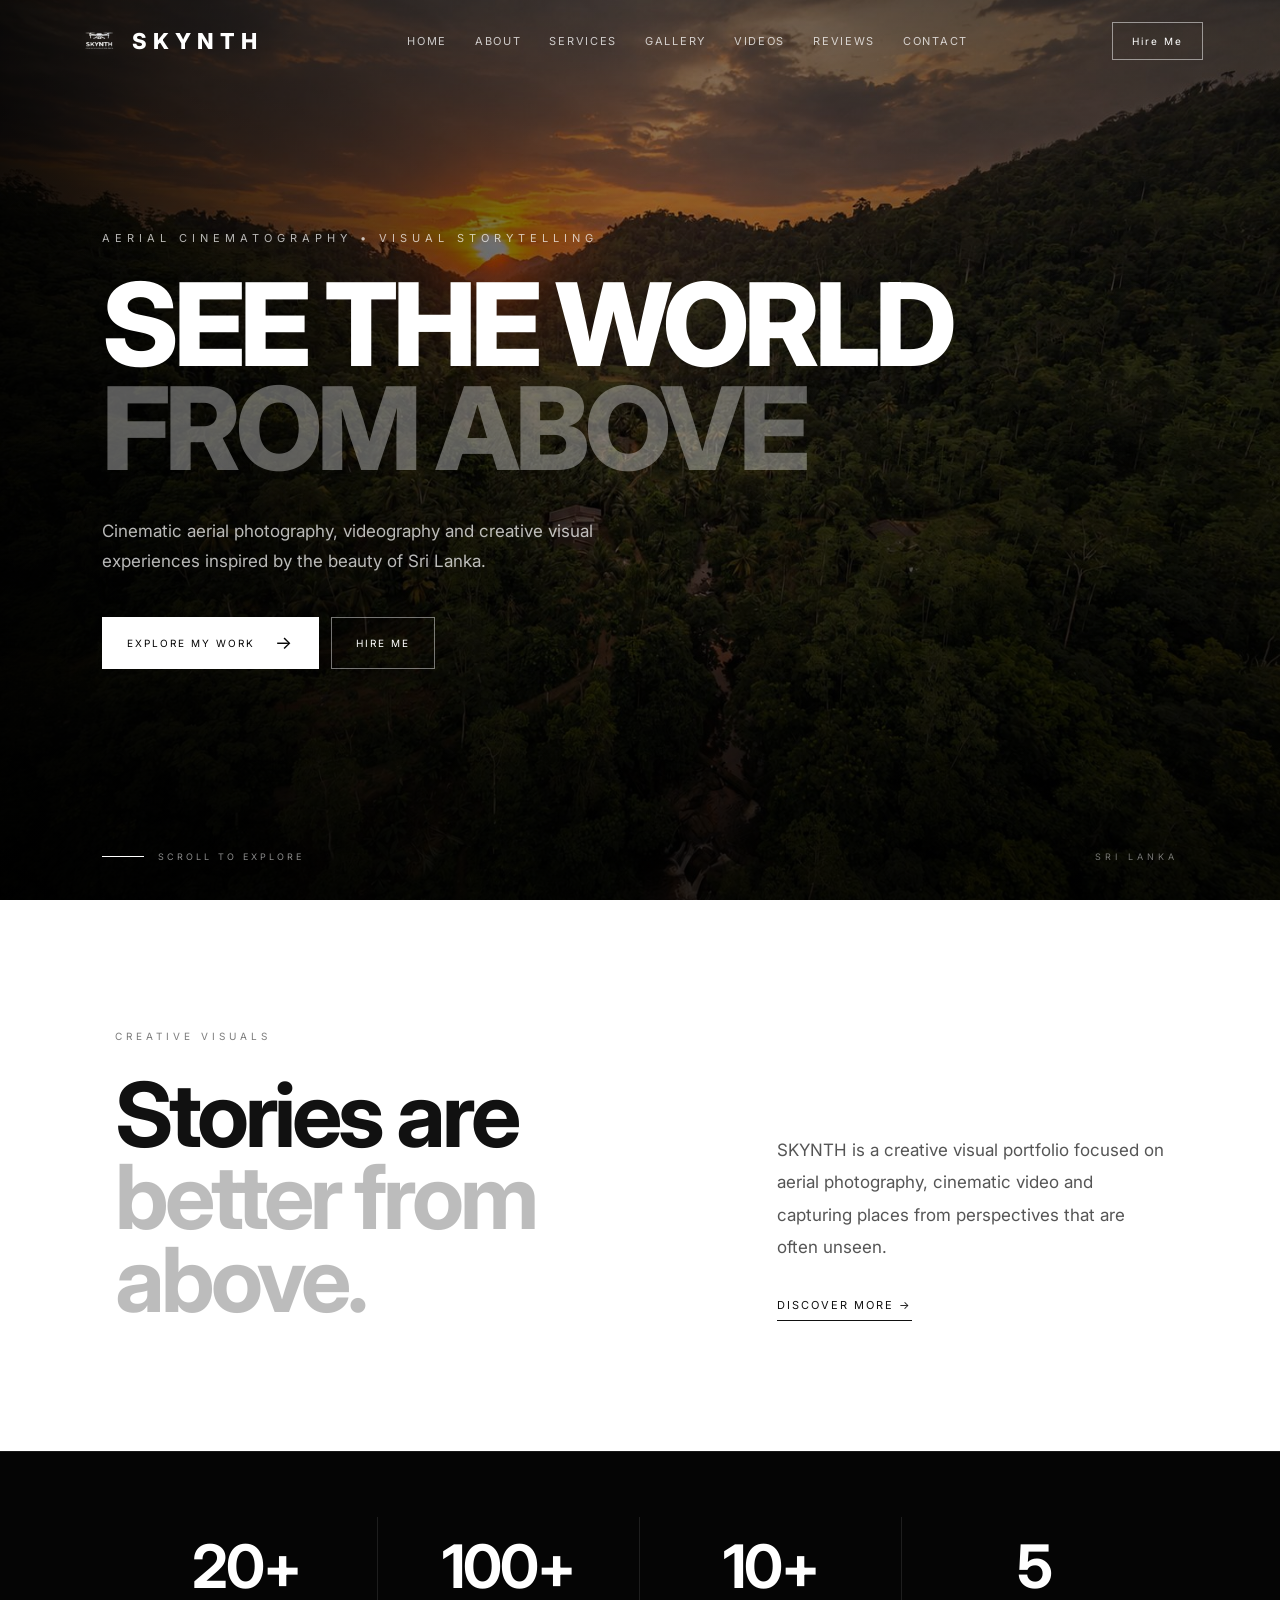
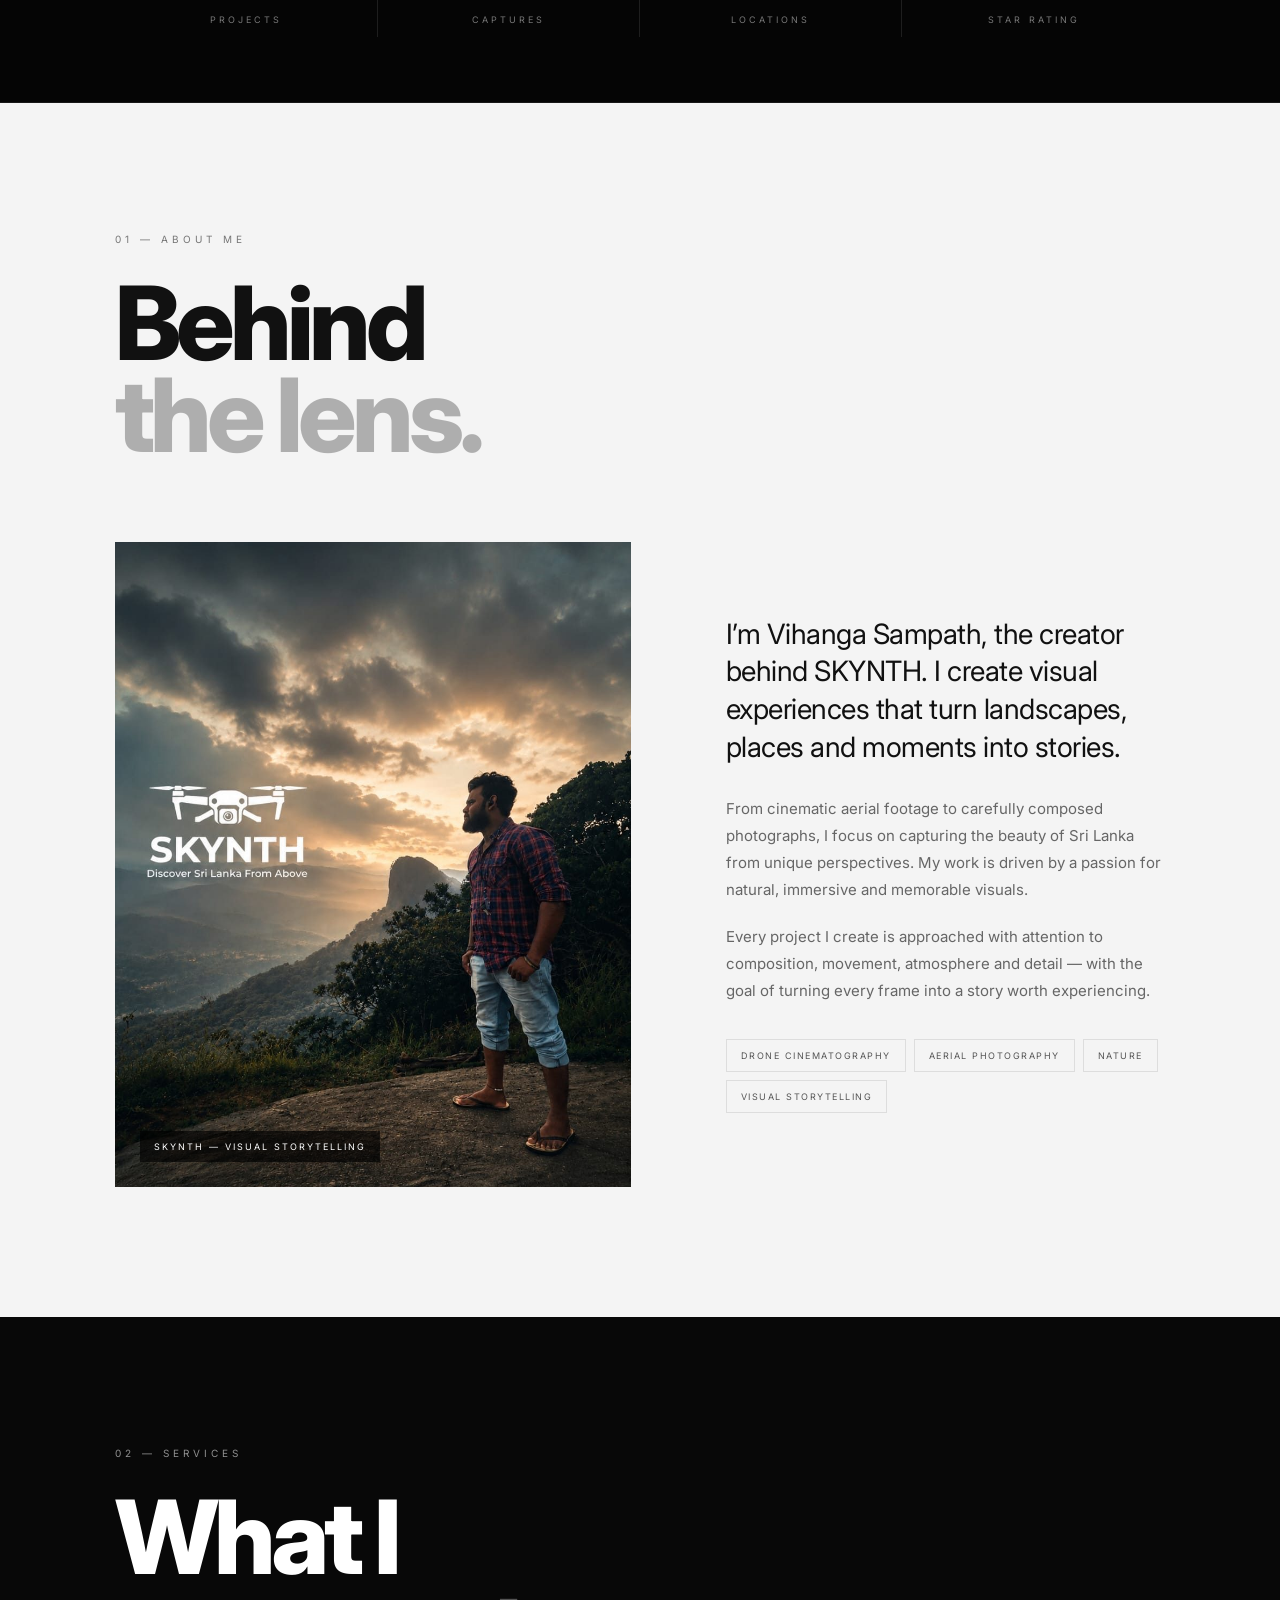
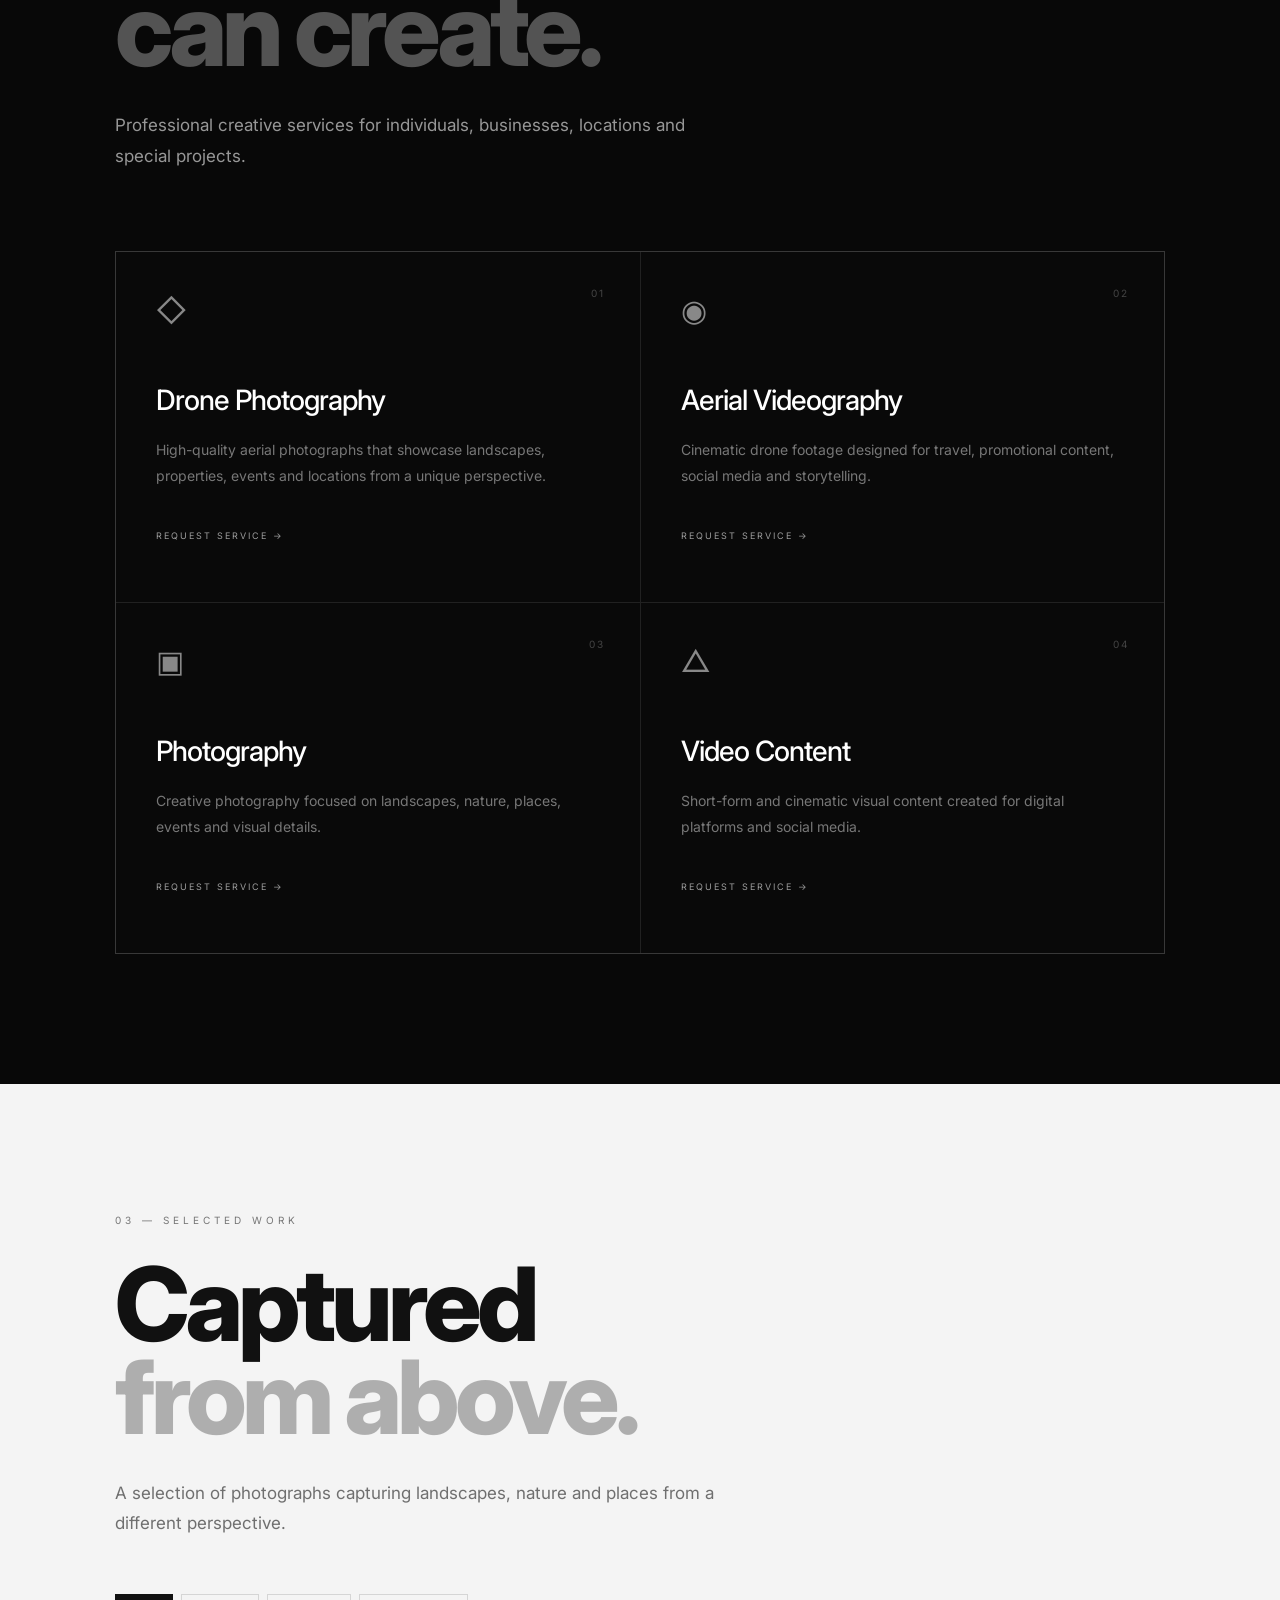
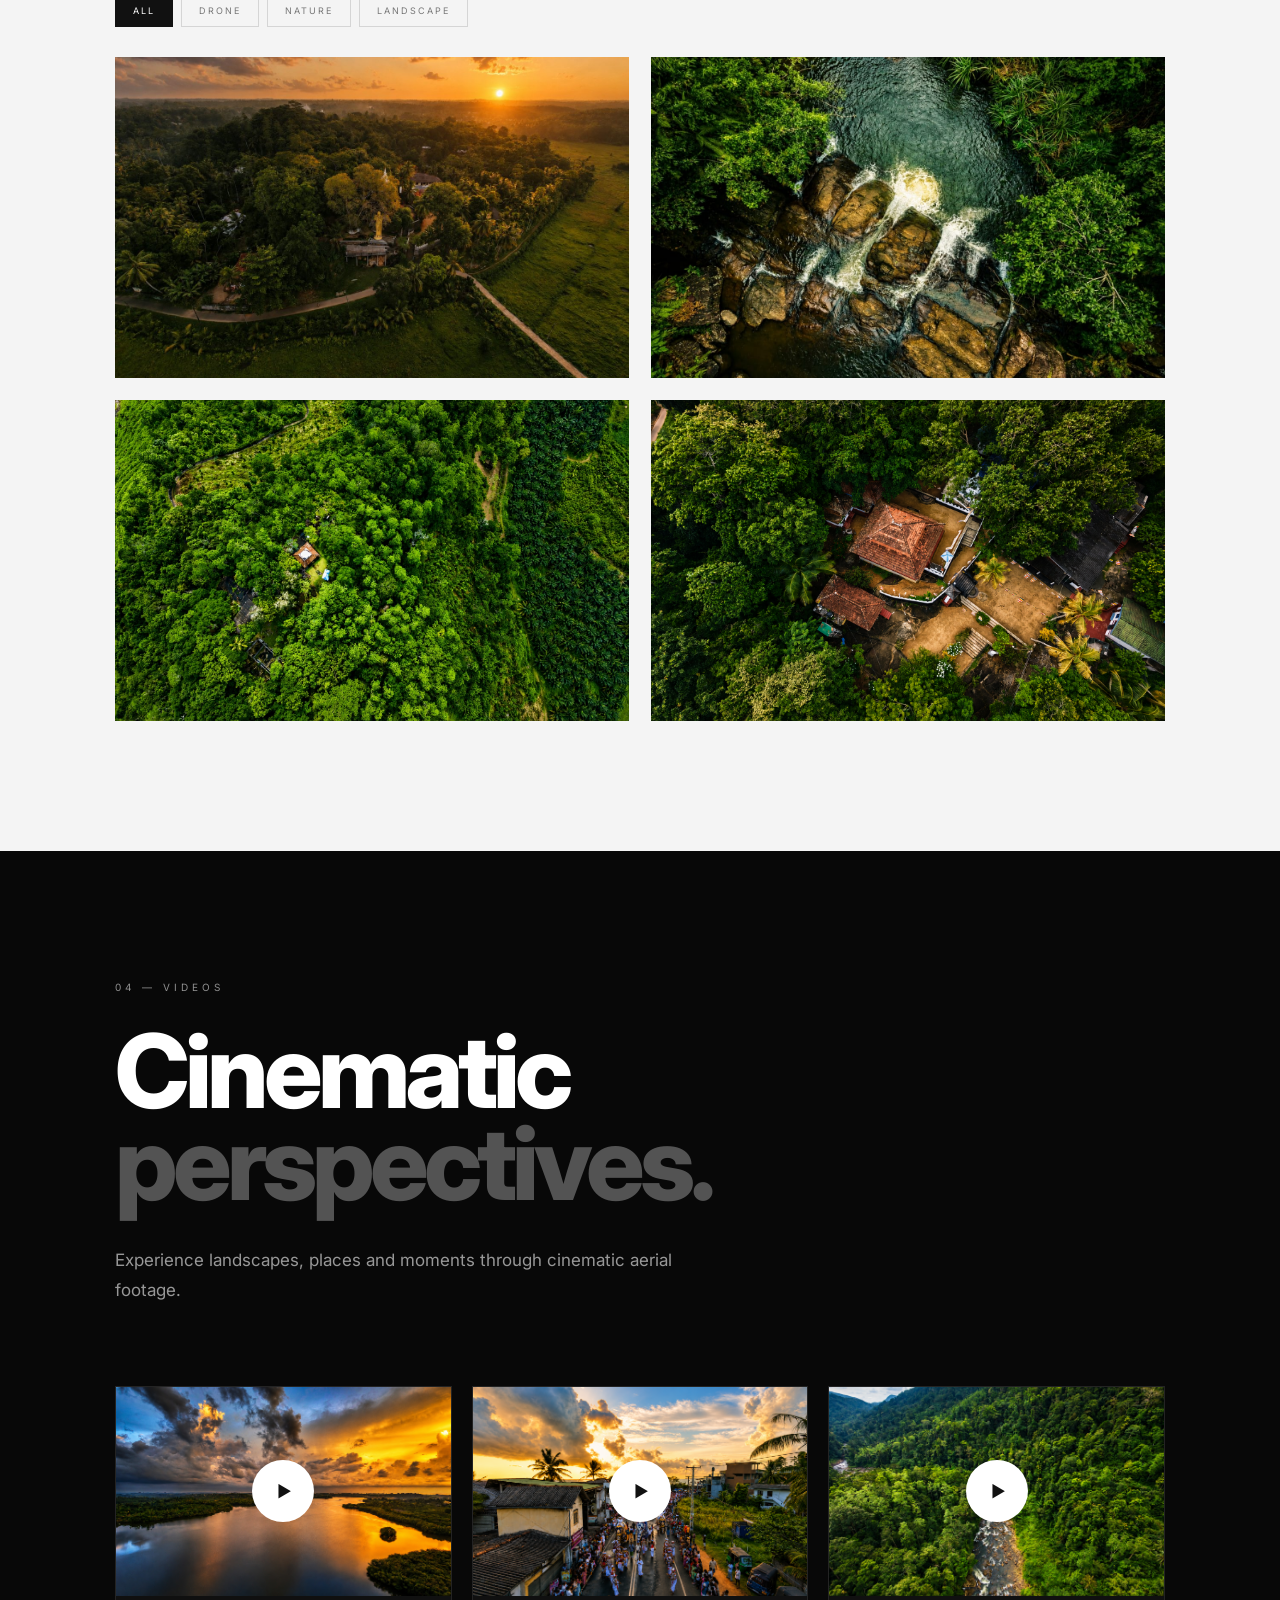
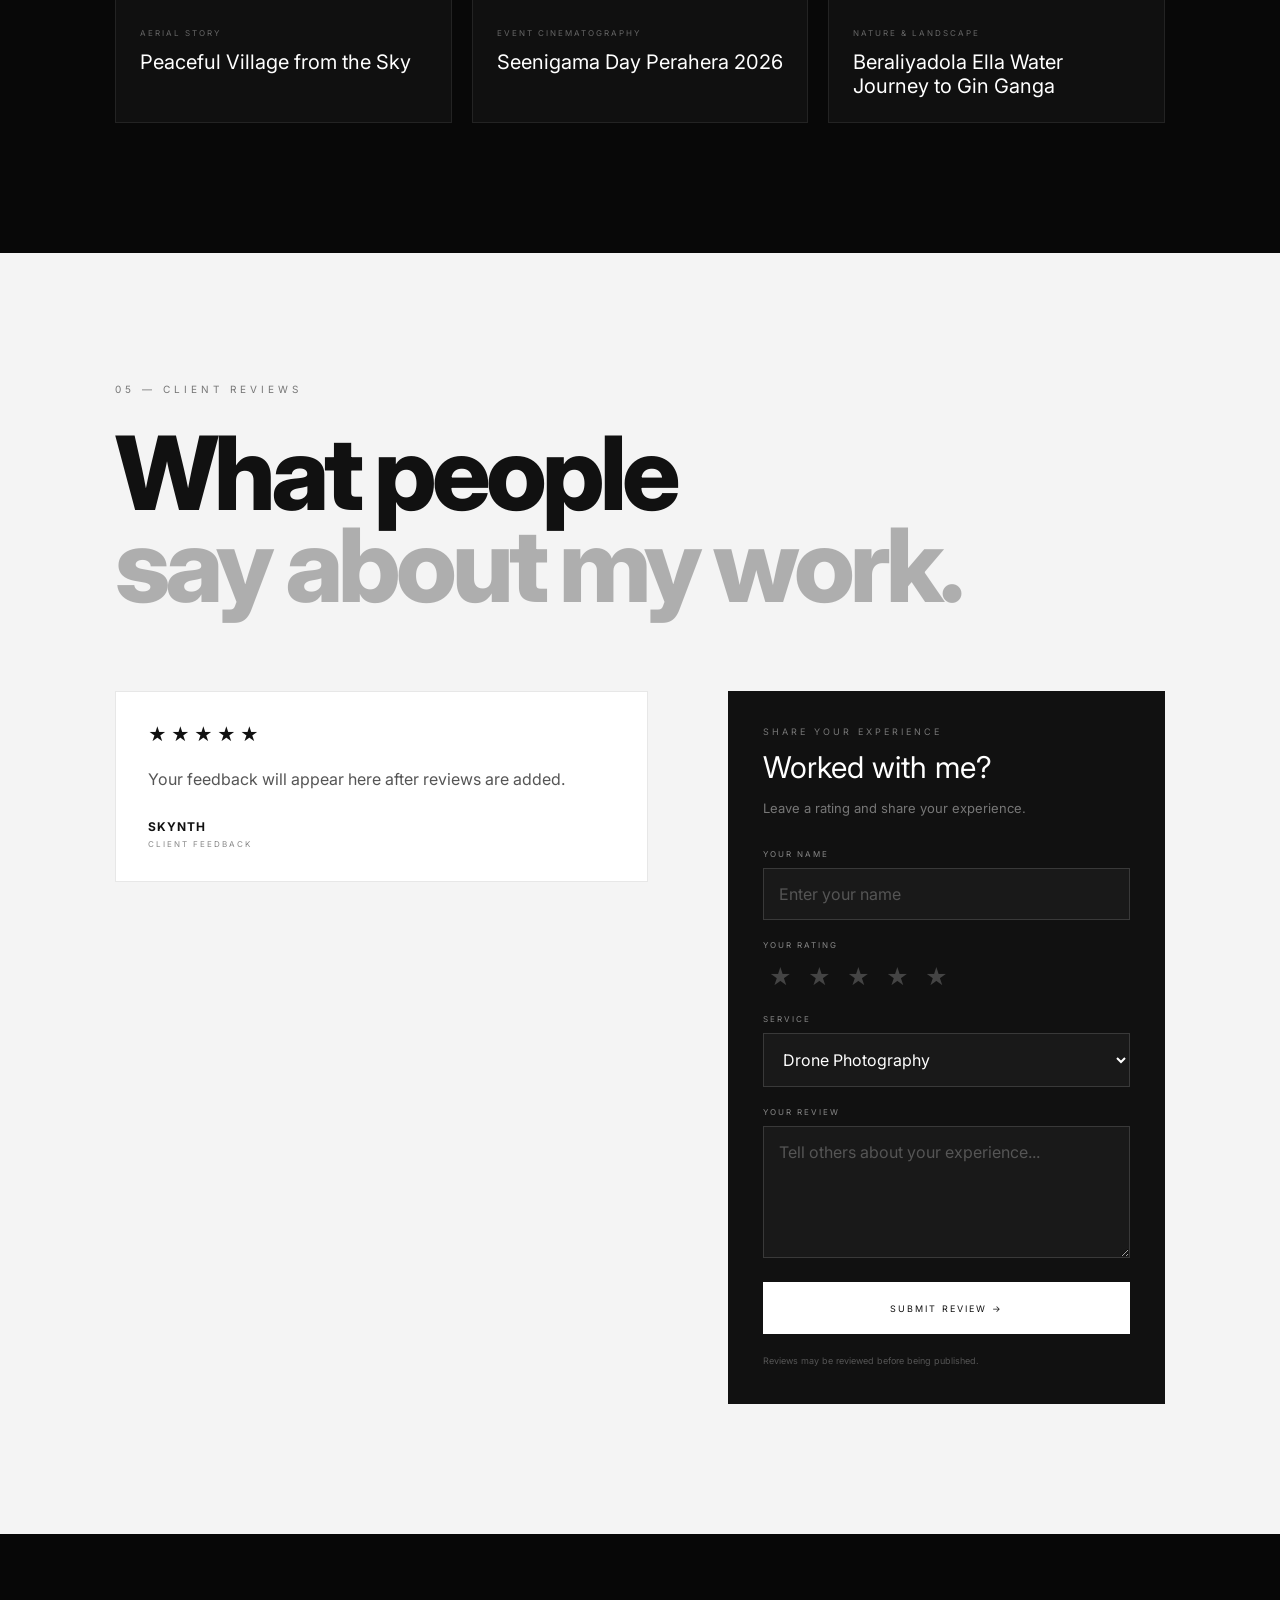
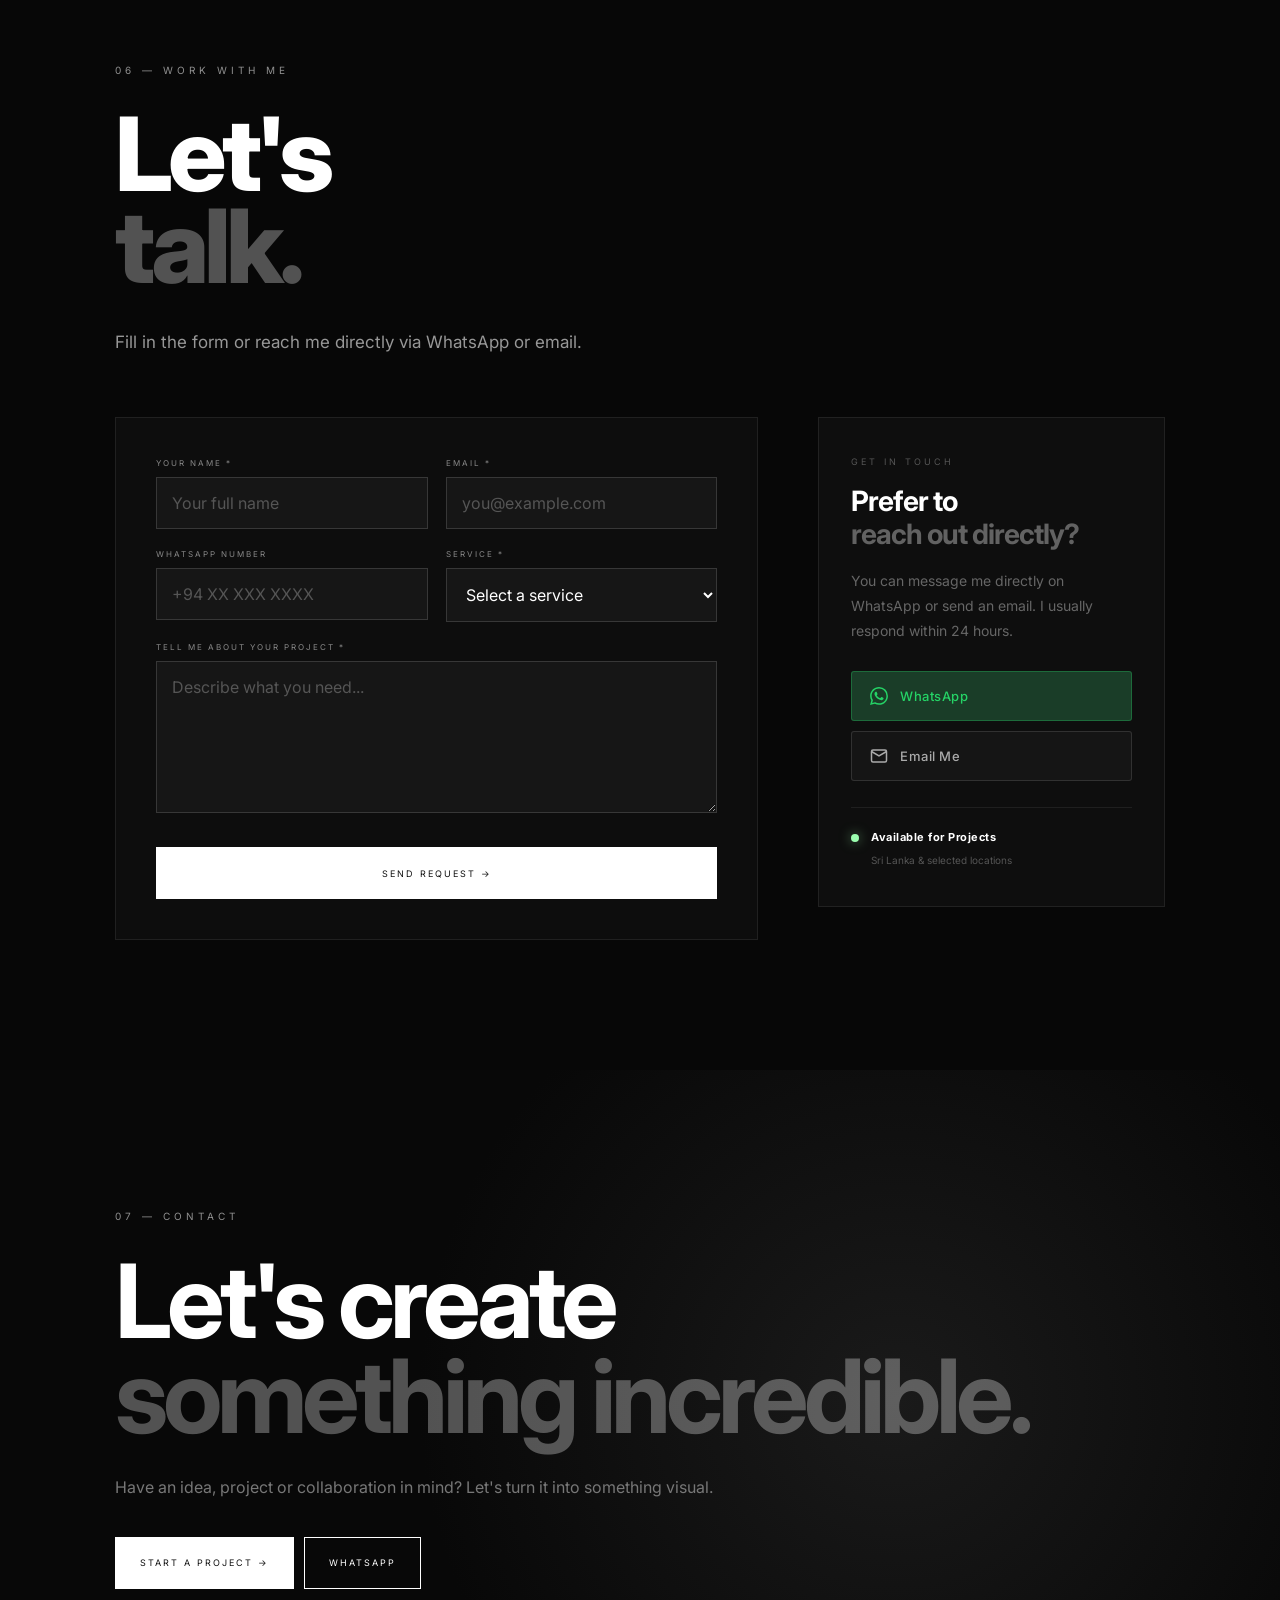
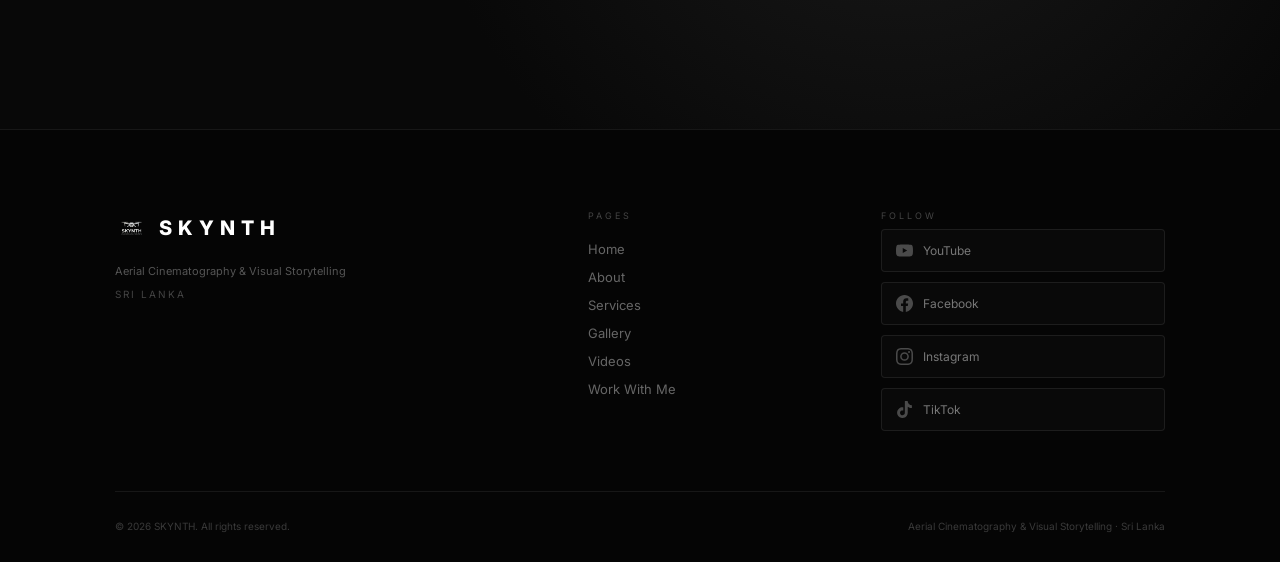
==== index.html @ 661eceb0 "initial commit" ====
<!DOCTYPE html>
<html lang="en">

<head>
    <meta charset="UTF-8">
    <meta name="viewport" content="width=device-width, initial-scale=1.0">

    <!-- Primary SEO -->
    <title>SKYNTH | Aerial Cinematography & Drone Photography in Sri Lanka</title>
    <meta name="description"
        content="SKYNTH — Professional aerial cinematography, drone photography and cinematic visual storytelling from Sri Lanka. Capture breathtaking landscapes from above.">
    <meta name="keywords"
        content="SKYNTH, drone photography Sri Lanka, aerial cinematography, drone videography, landscape photography, cinematic drone footage, Vihanga Sampath">
    <meta name="author" content="SKYNTH — Vihanga Sampath">
    <meta name="robots" content="index, follow">
    <link rel="canonical" href="https://skynth.com/">

    <!-- Open Graph / Social -->
    <meta property="og:type" content="website">
    <meta property="og:title" content="SKYNTH | Aerial Cinematography & Drone Photography">
    <meta property="og:description" content="Professional aerial cinematography, drone photography and cinematic visual storytelling from Sri Lanka.">
    <meta property="og:image" content="images/hero.jpg">
    <meta property="og:url" content="https://skynth.com/">
    <meta property="og:site_name" content="SKYNTH">

    <!-- Twitter Card -->
    <meta name="twitter:card" content="summary_large_image">
    <meta name="twitter:title" content="SKYNTH | Aerial Cinematography">
    <meta name="twitter:description" content="Professional aerial cinematography and drone photography from Sri Lanka.">
    <meta name="twitter:image" content="images/hero.jpg">

    <meta name="theme-color" content="#050505">

    <link rel="icon"
        href="data:image/svg+xml,%3Csvg xmlns='http://www.w3.org/2000/svg' viewBox='0 0 100 100'%3E%3Crect width='100' height='100' fill='%23050505'/%3E%3Ctext x='50' y='68' font-size='58' font-family='Arial, sans-serif' font-weight='800' fill='%23ffffff' text-anchor='middle'%3ES%3C/text%3E%3C/svg%3E">

    <!-- Google Fonts -->
    <link rel="preconnect" href="https://fonts.googleapis.com">
    <link rel="preconnect" href="https://fonts.gstatic.com" crossorigin>
    <link href="https://fonts.googleapis.com/css2?family=Inter:wght@300;400;500;700;800&display=swap" rel="stylesheet">

    <link rel="stylesheet" href="style.css">
</head>

<body>

    <!-- =========================
         NAVIGATION
    ========================== -->

    <header class="navbar" id="navbar">

        <a href="#home" class="logo">
            <img src="images/logo.png" alt="SKYNTH Logo" class="logo-img">
            <span>SKYNTH</span>
        </a>

        <nav class="desktop-nav">
            <a href="#home">Home</a>
            <a href="#about">About</a>
            <a href="#services">Services</a>
            <a href="#gallery">Gallery</a>
            <a href="#videos">Videos</a>
            <a href="#reviews">Reviews</a>
            <a href="#contact">Contact</a>
        </nav>

        <a href="#hire" class="nav-cta">
            Hire Me
        </a>

        <button class="menu-toggle" id="menuToggle" aria-label="Open Menu" aria-expanded="false">
            <span></span>
            <span></span>
            <span></span>
        </button>

    </header>


    <!-- =========================
         MOBILE MENU
    ========================== -->

    <div class="mobile-menu" id="mobileMenu">

        <button class="mobile-close" id="mobileClose">
            ×
        </button>

        <div class="mobile-menu-inner">

            <p class="mobile-menu-label">
                SKYNTH
            </p>

            <a href="#home">Home</a>
            <a href="#about">About</a>
            <a href="#services">Services</a>
            <a href="#gallery">Gallery</a>
            <a href="#videos">Videos</a>
            <a href="#reviews">Reviews</a>
            <a href="#hire">Hire Me</a>
            <a href="#contact">Contact</a>

        </div>

    </div>


    <!-- =========================
         HERO
    ========================== -->

    <main>

        <section id="home" class="hero">

            <div class="hero-overlay"></div>

            <div class="hero-content">

                <p class="small-title">
                    AERIAL CINEMATOGRAPHY • VISUAL STORYTELLING
                </p>

                <h1>
                    SEE THE WORLD
                    <br>
                    <span>FROM ABOVE</span>
                </h1>

                <p class="hero-description">
                    Cinematic aerial photography, videography and
                    creative visual experiences inspired by the beauty
                    of Sri Lanka.
                </p>

                <div class="hero-buttons">

                    <a href="#gallery" class="hero-button primary-button">
                        EXPLORE MY WORK
                        <span>→</span>
                    </a>

                    <a href="#hire" class="hero-button secondary-button">
                        HIRE ME
                    </a>

                </div>

            </div>

            <div class="hero-bottom">

                <div class="scroll-indicator">
                    <span></span>
                    SCROLL TO EXPLORE
                </div>

                <div class="hero-location">
                    SRI LANKA
                </div>

            </div>

        </section>


        <!-- =========================
             INTRO / STATS
        ========================== -->

        <section class="intro-section">

            <div class="intro-text">

                <p class="section-label">
                    CREATIVE VISUALS
                </p>

                <h2>
                    Stories are
                    <br>
                    <span>better from above.</span>
                </h2>

            </div>

            <div class="intro-description">

                <p>
                    SKYNTH is a creative visual portfolio focused on
                    aerial photography, cinematic video and capturing
                    places from perspectives that are often unseen.
                </p>

                <a href="#about" class="text-link">
                    Discover More →
                </a>

            </div>

        </section>


        <!-- =========================
             STATISTICS
        ========================== -->

        <section class="stats-section">

            <div class="stat">
                <strong class="counter" data-target="20">0</strong>
                <span>PROJECTS</span>
            </div>

            <div class="stat">
                <strong class="counter" data-target="100">0</strong>
                <span>CAPTURES</span>
            </div>

            <div class="stat">
                <strong class="counter" data-target="10">0</strong>
                <span>LOCATIONS</span>
            </div>

            <div class="stat">
                <strong class="counter" data-target="5">0</strong>
                <span>STAR RATING</span>
            </div>

        </section>


        <!-- =========================
             ABOUT
        ========================== -->

        <section id="about" class="section about-section">

            <div class="section-heading">

                <p class="section-label">
                    01 — ABOUT ME
                </p>

                <h2>
                    Behind
                    <br>
                    <span>the lens.</span>
                </h2>

            </div>

            <div class="about-grid">

                <div class="about-image">

                    <img src="images/about.jpg"
                        alt="SKYNTH creator">

                    <div class="image-caption">
                        SKYNTH — VISUAL STORYTELLING
                    </div>

                </div>

                <div class="about-content">

                    <p class="large-text">
                       I’m Vihanga Sampath, the creator behind SKYNTH.
                       I create visual experiences that turn landscapes,
                       places and moments into stories.
                    </p>

                    <p>
                        From cinematic aerial footage to carefully composed
                        photographs, I focus on capturing the beauty of Sri Lanka
                        from unique perspectives. My work is driven by a passion
                        for natural, immersive and memorable visuals.
                    </p>

                    <p>
                         Every project I create is approached with attention to
                         composition, movement, atmosphere and detail — with the
                         goal of turning every frame into a story worth experiencing.
                    </p>

                    <div class="about-tags">

                        <span>Drone Cinematography</span>
                        <span>Aerial Photography</span>
                        <span>Nature</span>
                        <span>Visual Storytelling</span>

                    </div>

                </div>

            </div>

        </section>


        <!-- =========================
             SERVICES
        ========================== -->

        <section id="services" class="section dark-section services-section">

            <div class="section-heading">

                <p class="section-label">
                    02 — SERVICES
                </p>

                <h2>
                    What I
                    <br>
                    <span>can create.</span>
                </h2>

                <p class="section-text">
                    Professional creative services for individuals,
                    businesses, locations and special projects.
                </p>

            </div>


            <div class="services-grid">

                <article class="service-card">

                    <div class="service-number">
                        01
                    </div>

                    <div class="service-icon">
                        ◇
                    </div>

                    <h3>
                        Drone Photography
                    </h3>

                    <p>
                        High-quality aerial photographs that showcase
                        landscapes, properties, events and locations
                        from a unique perspective.
                    </p>

                    <a href="#hire" class="service-link"
                        data-service="Drone Photography">
                        REQUEST SERVICE →
                    </a>

                </article>


                <article class="service-card">

                    <div class="service-number">
                        02
                    </div>

                    <div class="service-icon">
                        ◉
                    </div>

                    <h3>
                        Aerial Videography
                    </h3>

                    <p>
                        Cinematic drone footage designed for travel,
                        promotional content, social media and
                        storytelling.
                    </p>

                    <a href="#hire" class="service-link"
                        data-service="Aerial Videography">
                        REQUEST SERVICE →
                    </a>

                </article>


                <article class="service-card">

                    <div class="service-number">
                        03
                    </div>

                    <div class="service-icon">
                        ▣
                    </div>

                    <h3>
                        Photography
                    </h3>

                    <p>
                        Creative photography focused on landscapes,
                        nature, places, events and visual details.
                    </p>

                    <a href="#hire" class="service-link"
                        data-service="Photography">
                        REQUEST SERVICE →
                    </a>

                </article>


                <article class="service-card">

                    <div class="service-number">
                        04
                    </div>

                    <div class="service-icon">
                        △
                    </div>

                    <h3>
                        Video Content
                    </h3>

                    <p>
                        Short-form and cinematic visual content
                        created for digital platforms and social media.
                    </p>

                    <a href="#hire" class="service-link"
                        data-service="Video Content">
                        REQUEST SERVICE →
                    </a>

                </article>

            </div>

        </section>


        <!-- =========================
             GALLERY
        ========================== -->

        <section id="gallery" class="section gallery-section">

            <div class="section-heading">

                <p class="section-label">
                    03 — SELECTED WORK
                </p>

                <h2>
                    Captured
                    <br>
                    <span>from above.</span>
                </h2>

                <p class="section-text">
                    A selection of photographs capturing landscapes,
                    nature and places from a different perspective.
                </p>

            </div>


            <!-- FILTERS -->

            <div class="gallery-filters">

                <button class="filter-button active"
                    data-filter="all">
                    ALL
                </button>

                <button class="filter-button"
                    data-filter="drone">
                    DRONE
                </button>

                <button class="filter-button"
                    data-filter="nature">
                    NATURE
                </button>

                <button class="filter-button"
                    data-filter="landscape">
                    LANDSCAPE
                </button>

            </div>


            <!-- GALLERY GRID -->

            <div class="gallery" id="galleryGrid">

                <div class="card"
                    data-image="images/photo1.jpg"
                    data-category="drone"
                    data-title="Aerial Perspective">

                    <img src="images/photo1.jpg"
                        alt="SKYNTH aerial photography"
                        loading="lazy">

                    <div class="photo-overlay">

                        <div>
                            <span>VIEW PHOTO</span>
                            <small>AERIAL</small>
                        </div>

                    </div>

                </div>


                <div class="card"
                    data-image="images/photo2.jpg"
                    data-category="nature"
                    data-title="Natural Beauty">

                    <img src="images/photo2.jpg"
                        alt="SKYNTH nature photography"
                        loading="lazy">

                    <div class="photo-overlay">

                        <div>
                            <span>VIEW PHOTO</span>
                            <small>NATURE</small>
                        </div>

                    </div>

                </div>


                <div class="card"
                    data-image="images/photo3.jpg"
                    data-category="landscape"
                    data-title="Sri Lankan Landscape">

                    <img src="images/photo3.jpg"
                        alt="SKYNTH landscape photography"
                        loading="lazy">

                    <div class="photo-overlay">

                        <div>
                            <span>VIEW PHOTO</span>
                            <small>LANDSCAPE</small>
                        </div>

                    </div>

                </div>


                <div class="card"
                    data-image="images/photo4.jpg"
                    data-category="drone"
                    data-title="From Above">

                    <img src="images/photo4.jpg"
                        alt="SKYNTH drone photography"
                        loading="lazy">

                    <div class="photo-overlay">

                        <div>
                            <span>VIEW PHOTO</span>
                            <small>DRONE</small>
                        </div>

                    </div>

                </div>

            </div>

        </section>


        <!-- =========================
             LIGHTBOX
        ========================== -->

        <div id="lightbox"
            class="lightbox"
            aria-hidden="true">

            <button id="closeLightbox"
                class="close-button"
                aria-label="Close">
                ×
            </button>

            <button id="prevButton"
                class="gallery-button prev"
                aria-label="Previous image">
                ❮
            </button>

            <div class="lightbox-content">

                <img id="lightboxImage"
                    src=""
                    alt="SKYNTH Gallery">

                <div class="lightbox-info">

                    <span id="lightboxCounter">
                        01 / 04
                    </span>

                    <h3 id="lightboxTitle">
                        SKYNTH
                    </h3>

                </div>

            </div>

            <button id="nextButton"
                class="gallery-button next"
                aria-label="Next image">
                ❯
            </button>

        </div>


        <!-- =========================
             VIDEOS
        ========================== -->

        <section id="videos"
            class="section dark-section videos-section">

            <div class="section-heading">

                <p class="section-label">
                    04 — VIDEOS
                </p>

                <h2>
                    Cinematic
                    <br>
                    <span>perspectives.</span>
                </h2>

                <p class="section-text">
                    Experience landscapes, places and moments through
                    cinematic aerial footage.
                </p>

            </div>


            <div class="video-grid">

                <article class="video-card">

                    <div class="video-thumbnail">

                        <img src="images/video1.jpg"
                            alt="SKYNTH cinematic drone video">

                        <a href="https://youtu.be/FdfeUlVo-wU"
                            target="_blank"
                            rel="noopener"
                            class="play-button">
                            ▶
                        </a>

                    </div>

                    <div class="video-info">

                        <span>
                            AERIAL STORY
                        </span>

                        <h3>
                             Peaceful Village from the Sky
                        </h3>

                    </div>

                </article>


                <article class="video-card">

                    <div class="video-thumbnail">

                        <img src="images/video2.jpg"
                            alt="SKYNTH aerial video">

                        <a href="https://youtube.com/shorts/Vw1SNY4ohbg"
                            target="_blank"
                            rel="noopener"
                            class="play-button">
                            ▶
                        </a>

                    </div>

                    <div class="video-info">

                        <span>
                            EVENT CINEMATOGRAPHY
                        </span>

                        <h3>
                            Seenigama Day Perahera 2026
                        </h3>

                    </div>

                </article>


                <article class="video-card">

                    <div class="video-thumbnail">

                        <img src="images/video3.jpg"
                            alt="SKYNTH cinematic footage">

                        <a href="https://youtube.com/shorts/xij0cNTcsfE"
                            target="_blank"
                            rel="noopener"
                            class="play-button">
                            ▶
                        </a>

                    </div>

                    <div class="video-info">

                        <span>
                            NATURE & LANDSCAPE
                        </span>

                        <h3>
                            Beraliyadola Ella Water Journey to Gin Ganga
                        </h3>

                    </div>

                </article>

            </div>

        </section>


        <!-- =========================
             REVIEWS
        ========================== -->

        <section id="reviews"
            class="section reviews-section">

            <div class="section-heading">

                <p class="section-label">
                    05 — CLIENT REVIEWS
                </p>

                <h2>
                    What people
                    <br>
                    <span>say about my work.</span>
                </h2>

            </div>


            <div class="reviews-layout">

                <!-- REVIEW DISPLAY -->

                <div class="reviews-list"
                    id="reviewsList">

                    <article class="review-card">

                        <div class="review-stars">
                            ★★★★★
                        </div>

                        <p>
                            Your feedback will appear here after
                            reviews are added.
                        </p>

                        <div class="review-author">
                            <strong>
                                SKYNTH
                            </strong>

                            <span>
                                CLIENT FEEDBACK
                            </span>
                        </div>

                    </article>

                </div>


                <!-- REVIEW FORM -->

                <div class="review-form-wrapper">

                    <p class="form-label">
                        SHARE YOUR EXPERIENCE
                    </p>

                    <h3>
                        Worked with me?
                    </h3>

                    <p>
                        Leave a rating and share your experience.
                    </p>

                    <form id="reviewForm">

                        <div class="form-group">

                            <label for="reviewName">
                                Your Name
                            </label>

                            <input
                                type="text"
                                id="reviewName"
                                required
                                placeholder="Enter your name">

                        </div>


                        <div class="form-group">

                            <label>
                                Your Rating
                            </label>

                            <div class="rating-input"
                                id="ratingInput">

                                <button type="button"
                                    data-rating="1">
                                    ★
                                </button>

                                <button type="button"
                                    data-rating="2">
                                    ★
                                </button>

                                <button type="button"
                                    data-rating="3">
                                    ★
                                </button>

                                <button type="button"
                                    data-rating="4">
                                    ★
                                </button>

                                <button type="button"
                                    data-rating="5">
                                    ★
                                </button>

                            </div>

                        </div>


                        <div class="form-group">

                            <label for="reviewService">
                                Service
                            </label>

                            <select id="reviewService">

                                <option value="Drone Photography">
                                    Drone Photography
                                </option>

                                <option value="Aerial Videography">
                                    Aerial Videography
                                </option>

                                <option value="Photography">
                                    Photography
                                </option>

                                <option value="Video Content">
                                    Video Content
                                </option>

                                <option value="Other">
                                    Other
                                </option>

                            </select>

                        </div>


                        <div class="form-group">

                            <label for="reviewText">
                                Your Review
                            </label>

                            <textarea
                                id="reviewText"
                                rows="5"
                                required
                                placeholder="Tell others about your experience..."></textarea>

                        </div>

                        <button type="submit"
                            class="form-button">
                            SUBMIT REVIEW →
                        </button>

                    </form>

                    <p class="form-note">
                        Reviews may be reviewed before being published.
                    </p>

                </div>

            </div>

        </section>


        <!-- =========================
             HIRE ME
        ========================== -->

        <section id="hire"
            class="section dark-section hire-section">

            <div class="section-heading">

                <p class="section-label">
                    06 — WORK WITH ME
                </p>

                <h2>
                    Let's
                    <br>
                    <span>talk.</span>
                </h2>

                <p class="section-text">
                    Fill in the form or reach me directly via WhatsApp or email.
                </p>

            </div>


            <div class="hire-layout">

                <!-- LEFT: FORM -->
                <div class="hire-form-col">

                    <form id="projectForm" class="project-form">

                        <div class="form-row">

                            <div class="form-group">
                                <label for="projectName">Your Name *</label>
                                <input type="text" id="projectName" required placeholder="Your full name">
                            </div>

                            <div class="form-group">
                                <label for="projectEmail">Email *</label>
                                <input type="email" id="projectEmail" required placeholder="you@example.com">
                            </div>

                        </div>


                        <div class="form-row">

                            <div class="form-group">
                                <label for="projectPhone">WhatsApp Number</label>
                                <input type="tel" id="projectPhone" placeholder="+94 XX XXX XXXX">
                            </div>

                            <div class="form-group">
                                <label for="projectService">Service *</label>
                                <select id="projectService" required>
                                    <option value="">Select a service</option>
                                    <option>Drone Photography</option>
                                    <option>Aerial Videography</option>
                                    <option>Photography</option>
                                    <option>Video Content</option>
                                    <option>Other</option>
                                </select>
                            </div>

                        </div>


                        <div class="form-group">
                            <label for="projectDetails">Tell me about your project *</label>
                            <textarea id="projectDetails" rows="6" required placeholder="Describe what you need..."></textarea>
                        </div>

                        <button type="submit" class="form-button large-button">
                            SEND REQUEST →
                        </button>

                    </form>

                </div>


                <!-- RIGHT: INFO PANEL -->
                <div class="hire-info-panel">

                    <p class="hire-info-label">GET IN TOUCH</p>

                    <h3 class="hire-info-title">Prefer to<br><span>reach out directly?</span></h3>

                    <p class="hire-info-desc">
                        You can message me directly on WhatsApp or send an email.
                        I usually respond within 24 hours.
                    </p>

                    <a href="https://wa.me/94751581782"
                        target="_blank" rel="noopener"
                        class="hire-contact-btn whatsapp-btn">
                        <svg xmlns="http://www.w3.org/2000/svg" viewBox="0 0 24 24" fill="currentColor" width="18" height="18"><path d="M17.472 14.382c-.297-.149-1.758-.867-2.03-.967-.273-.099-.471-.148-.67.15-.197.297-.767.966-.94 1.164-.173.199-.347.223-.644.075-.297-.15-1.255-.463-2.39-1.475-.883-.788-1.48-1.761-1.653-2.059-.173-.297-.018-.458.13-.606.134-.133.298-.347.446-.52.149-.174.198-.298.298-.497.099-.198.05-.371-.025-.52-.075-.149-.669-1.612-.916-2.207-.242-.579-.487-.5-.669-.51-.173-.008-.371-.01-.57-.01-.198 0-.52.074-.792.372-.272.297-1.04 1.016-1.04 2.479 0 1.462 1.065 2.875 1.213 3.074.149.198 2.096 3.2 5.077 4.487.709.306 1.262.489 1.694.625.712.227 1.36.195 1.871.118.571-.085 1.758-.719 2.006-1.413.248-.694.248-1.289.173-1.413-.074-.124-.272-.198-.57-.347m-5.421 7.403h-.004a9.87 9.87 0 01-5.031-1.378l-.361-.214-3.741.982.998-3.648-.235-.374a9.86 9.86 0 01-1.51-5.26c.001-5.45 4.436-9.884 9.888-9.884 2.64 0 5.122 1.03 6.988 2.898a9.825 9.825 0 012.893 6.994c-.003 5.45-4.437 9.884-9.885 9.884m8.413-18.297A11.815 11.815 0 0012.05 0C5.495 0 .16 5.335.157 11.892c0 2.096.547 4.142 1.588 5.945L.057 24l6.305-1.654a11.882 11.882 0 005.683 1.448h.005c6.554 0 11.89-5.335 11.893-11.893a11.821 11.821 0 00-3.48-8.413z"/></svg>
                        WhatsApp
                    </a>

                    <a href="mailto:skynth83@gmail.com"
                        class="hire-contact-btn email-btn">
                        <svg xmlns="http://www.w3.org/2000/svg" viewBox="0 0 24 24" fill="none" stroke="currentColor" stroke-width="2" width="18" height="18"><path d="M4 4h16c1.1 0 2 .9 2 2v12c0 1.1-.9 2-2 2H4c-1.1 0-2-.9-2-2V6c0-1.1.9-2 2-2z"/><polyline points="22,6 12,12 2,6"/></svg>
                        Email Me
                    </a>

                    <div class="hire-avail">
                        <span class="status-dot"></span>
                        <div>
                            <strong>Available for Projects</strong>
                            <small>Sri Lanka &amp; selected locations</small>
                        </div>
                    </div>

                </div>

            </div>

        </section>


        <!-- =========================
             CONTACT CTA
        ========================== -->

        <section id="contact"
            class="contact-section">

            <p class="section-label">
                07 — CONTACT
            </p>

            <h2>
                Let's create
                <br>
                <span>something incredible.</span>
            </h2>

            <p class="contact-description">
                Have an idea, project or collaboration in mind?
                Let's turn it into something visual.
            </p>

            <div class="contact-buttons">

                <a href="#hire"
                    class="contact-button">
                    START A PROJECT →
                </a>

                <a href="https://wa.me/94751581782"
                    target="_blank"
                    rel="noopener"
                    class="contact-button outline">
                    WHATSAPP
                </a>

            </div>

        </section>

    </main>


    <!-- =========================
         FOOTER
    ========================== -->

    <footer class="site-footer">

        <div class="footer-inner">

            <!-- BRAND -->
            <div class="footer-brand">
                <div class="footer-logo">
                    <img src="images/logo.png" alt="SKYNTH" class="footer-logo-img">
                    <span>SKYNTH</span>
                </div>
                <p class="footer-tagline">Aerial Cinematography &amp; Visual Storytelling</p>
                <p class="footer-location">Sri Lanka</p>
            </div>

            <!-- NAV -->
            <nav class="footer-nav" aria-label="Footer navigation">
                <p class="footer-nav-label">PAGES</p>
                <a href="#home">Home</a>
                <a href="#about">About</a>
                <a href="#services">Services</a>
                <a href="#gallery">Gallery</a>
                <a href="#videos">Videos</a>
                <a href="#hire">Work With Me</a>
            </nav>

            <!-- SOCIAL -->
            <div class="footer-social-col">
                <p class="footer-nav-label">FOLLOW</p>
                <div class="footer-social-icons">

                    <a href="https://www.youtube.com/@Skynth-z4w"
                        target="_blank" rel="noopener noreferrer"
                        class="social-icon-link" aria-label="YouTube">
                        <!-- YouTube -->
                        <svg xmlns="http://www.w3.org/2000/svg" viewBox="0 0 24 24" fill="currentColor"><path d="M23.498 6.186a3.016 3.016 0 00-2.122-2.136C19.505 3.545 12 3.545 12 3.545s-7.505 0-9.377.505A3.017 3.017 0 00.502 6.186C0 8.07 0 12 0 12s0 3.93.502 5.814a3.016 3.016 0 002.122 2.136c1.871.505 9.376.505 9.376.505s7.505 0 9.377-.505a3.015 3.015 0 002.122-2.136C24 15.93 24 12 24 12s0-3.93-.502-5.814zM9.545 15.568V8.432L15.818 12l-6.273 3.568z"/></svg>
                        <span>YouTube</span>
                    </a>

                    <a href="https://www.facebook.com/profile.php?id=100089301937605&mibextid=ZbWKwL"
                        target="_blank" rel="noopener noreferrer"
                        class="social-icon-link" aria-label="Facebook">
                        <!-- Facebook -->
                        <svg xmlns="http://www.w3.org/2000/svg" viewBox="0 0 24 24" fill="currentColor"><path d="M24 12.073c0-6.627-5.373-12-12-12s-12 5.373-12 12c0 5.99 4.388 10.954 10.125 11.854v-8.385H7.078v-3.47h3.047V9.43c0-3.007 1.792-4.669 4.533-4.669 1.312 0 2.686.235 2.686.235v2.953H15.83c-1.491 0-1.956.925-1.956 1.874v2.25h3.328l-.532 3.47h-2.796v8.385C19.612 23.027 24 18.062 24 12.073z"/></svg>
                        <span>Facebook</span>
                    </a>

                    <a href="https://www.instagram.com/skynth7?igsi=dTJzdjdqZnNiemdr&utm_source=ig_contact_invite"
                        target="_blank" rel="noopener noreferrer"
                        class="social-icon-link" aria-label="Instagram">
                        <!-- Instagram -->
                        <svg xmlns="http://www.w3.org/2000/svg" viewBox="0 0 24 24" fill="currentColor"><path d="M12 2.163c3.204 0 3.584.012 4.85.07 3.252.148 4.771 1.691 4.919 4.919.058 1.265.069 1.645.069 4.849 0 3.205-.012 3.584-.069 4.849-.149 3.225-1.664 4.771-4.919 4.919-1.266.058-1.644.07-4.85.07-3.204 0-3.584-.012-4.849-.07-3.26-.149-4.771-1.699-4.919-4.92-.058-1.265-.07-1.644-.07-4.849 0-3.204.013-3.583.07-4.849.149-3.227 1.664-4.771 4.919-4.919 1.266-.057 1.645-.069 4.849-.069zM12 0C8.741 0 8.333.014 7.053.072 2.695.272.273 2.69.073 7.052.014 8.333 0 8.741 0 12c0 3.259.014 3.668.072 4.948.2 4.358 2.618 6.78 6.98 6.98C8.333 23.986 8.741 24 12 24c3.259 0 3.668-.014 4.948-.072 4.354-.2 6.782-2.618 6.979-6.98.059-1.28.073-1.689.073-4.948 0-3.259-.014-3.667-.072-4.947-.196-4.354-2.617-6.78-6.979-6.98C15.668.014 15.259 0 12 0zm0 5.838a6.162 6.162 0 100 12.324 6.162 6.162 0 000-12.324zM12 16a4 4 0 110-8 4 4 0 010 8zm6.406-11.845a1.44 1.44 0 100 2.881 1.44 1.44 0 000-2.881z"/></svg>
                        <span>Instagram</span>
                    </a>

                    <a href="https://www.tiktok.com/@skynth2?_r=1&_t=ZS-998mCHvesnk"
                        target="_blank" rel="noopener noreferrer"
                        class="social-icon-link" aria-label="TikTok">
                        <!-- TikTok -->
                        <svg xmlns="http://www.w3.org/2000/svg" viewBox="0 0 24 24" fill="currentColor"><path d="M12.525.02c1.31-.02 2.61-.01 3.91-.02.08 1.53.63 3.09 1.75 4.17 1.12 1.11 2.7 1.62 4.24 1.79v4.03c-1.44-.05-2.89-.35-4.2-.97-.57-.26-1.1-.59-1.62-.93-.01 2.92.01 5.84-.02 8.75-.08 1.4-.54 2.79-1.35 3.94-1.31 1.92-3.58 3.17-5.91 3.21-1.43.08-2.86-.31-4.08-1.03-2.02-1.19-3.44-3.37-3.65-5.71-.02-.5-.03-1-.01-1.49.18-1.9 1.12-3.72 2.58-4.96 1.66-1.44 3.98-2.13 6.15-1.72.02 1.48-.04 2.96-.04 4.44-.99-.32-2.15-.23-3.02.37-.63.41-1.11 1.04-1.36 1.75-.21.51-.15 1.07-.14 1.61.24 1.64 1.82 3.02 3.5 2.87 1.12-.01 2.19-.66 2.77-1.61.19-.33.4-.67.41-1.06.1-1.79.06-3.57.07-5.36.01-4.03-.01-8.05.02-12.07z"/></svg>
                        <span>TikTok</span>
                    </a>

                </div>
            </div>

        </div>

        <div class="footer-bottom">
            <p>© 2026 SKYNTH. All rights reserved.</p>
            <p>Aerial Cinematography &amp; Visual Storytelling · Sri Lanka</p>
        </div>

    </footer>


    <!-- =========================
         JAVASCRIPT
    ========================== -->

    <script src="script.js"></script>

</body>

</html>
---- style.css ----
/* =========================================================
   SKYNTH — PROFESSIONAL PORTFOLIO
========================================================= */


/* =========================================================
   RESET
========================================================= */

* {
    margin: 0;
    padding: 0;
    box-sizing: border-box;
}

html {
    scroll-behavior: smooth;
    scroll-padding-top: 90px;
}

body {
    font-family: 'Inter', Arial, Helvetica, sans-serif;
    background: #050505;
    color: #ffffff;
    overflow-x: hidden;
}

body.menu-open,
body.lightbox-open {
    overflow: hidden;
}

img {
    max-width: 100%;
}

button,
input,
textarea,
select {
    font: inherit;
}

button {
    cursor: pointer;
}

a {
    color: inherit;
}


/* =========================================================
   NAVIGATION
========================================================= */

.navbar {
    position: fixed;
    top: 0;
    left: 0;

    width: 100%;
    height: 82px;

    padding: 0 6%;

    display: flex;
    align-items: center;
    justify-content: space-between;

    z-index: 1000;

    transition:
        background 0.4s ease,
        backdrop-filter 0.4s ease,
        border-color 0.4s ease;

    border-bottom: 1px solid transparent;
}

.navbar.scrolled {
    background: rgba(5, 5, 5, 0.88);
    backdrop-filter: blur(18px);
    border-bottom-color: rgba(255, 255, 255, 0.08);
}

.logo {
    text-decoration: none;

    display: flex;
    align-items: center;
    gap: 12px;

    font-size: 22px;
    font-weight: 800;

    letter-spacing: 6px;

    color: white;
}

.logo-img {
    height: 48px;
    width: auto;
    display: block;
    object-fit: contain;
    flex-shrink: 0;
    filter: drop-shadow(0 0 8px rgba(255,255,255,0.12));
}

.desktop-nav {
    display: flex;
    align-items: center;
    gap: 28px;
}

.desktop-nav a {
    position: relative;

    color: rgba(255, 255, 255, 0.75);

    text-decoration: none;

    font-size: 11px;
    letter-spacing: 1.7px;
    text-transform: uppercase;

    transition: 0.3s ease;
}

.desktop-nav a::after {
    content: "";

    position: absolute;

    left: 0;
    bottom: -8px;

    width: 0;
    height: 1px;

    background: white;

    transition: 0.3s ease;
}

.desktop-nav a:hover {
    color: white;
}

.desktop-nav a:hover::after {
    width: 100%;
}

.nav-cta {
    text-decoration: none;

    padding: 12px 19px;

    border: 1px solid rgba(255, 255, 255, 0.5);

    font-size: 10px;
    letter-spacing: 2px;

    transition: 0.3s ease;
}

.nav-cta:hover {
    background: white;
    color: #050505;
}

.menu-toggle {
    display: none;

    width: 42px;
    height: 42px;

    border: 1px solid rgba(255, 255, 255, 0.2);

    background: transparent;

    align-items: center;
    justify-content: center;
    flex-direction: column;

    gap: 5px;
}

.menu-toggle span {
    width: 18px;
    height: 1px;

    background: white;

    transition: 0.3s ease;
}

.menu-toggle.active span:nth-child(1) {
    transform: translateY(6px) rotate(45deg);
}

.menu-toggle.active span:nth-child(2) {
    opacity: 0;
}

.menu-toggle.active span:nth-child(3) {
    transform: translateY(-6px) rotate(-45deg);
}


/* =========================================================
   MOBILE MENU
========================================================= */

.mobile-menu {
    position: fixed;
    inset: 0;

    z-index: 1500;

    background: #050505;

    opacity: 0;
    visibility: hidden;

    transform: translateY(-20px);

    transition:
        opacity 0.4s ease,
        visibility 0.4s ease,
        transform 0.4s ease;
}

.mobile-menu.active {
    opacity: 1;
    visibility: visible;
    transform: translateY(0);
}

.mobile-close {
    position: absolute;

    top: 22px;
    right: 6%;

    width: 45px;
    height: 45px;

    border: 1px solid rgba(255, 255, 255, 0.25);

    background: transparent;

    color: white;

    font-size: 30px;
}

.mobile-menu-inner {
    height: 100%;

    padding: 120px 10%;

    display: flex;
    flex-direction: column;

    justify-content: center;

    gap: 25px;
}

.mobile-menu-label {
    margin-bottom: 20px;

    color: #777;

    font-size: 10px;
    letter-spacing: 4px;
}

.mobile-menu-inner a {
    width: fit-content;

    text-decoration: none;

    font-size: clamp(30px, 8vw, 50px);
    font-weight: 700;

    letter-spacing: -1px;

    transition: 0.3s ease;
}

.mobile-menu-inner a:hover {
    opacity: 0.45;
}


/* =========================================================
   HERO
========================================================= */

.hero {
    position: relative;

    min-height: 100vh;
    height: 900px;

    display: flex;
    align-items: center;

    padding: 0 8%;

    background:
        linear-gradient(
            90deg,
            rgba(0, 0, 0, 0.9),
            rgba(0, 0, 0, 0.35),
            rgba(0, 0, 0, 0.5)
        ),
        url("images/hero.jpg");

    background-size: cover;
    background-position: center;
    background-repeat: no-repeat;
}

.hero::before {
    content: "";

    position: absolute;
    inset: 0;

    background:
        linear-gradient(
            to bottom,
            rgba(0, 0, 0, 0.25),
            transparent 40%,
            rgba(0, 0, 0, 0.7)
        );

    pointer-events: none;
}

.hero-content {
    position: relative;
    z-index: 2;

    max-width: 950px;

    animation: fadeUp 1.2s ease;
}

.small-title {
    margin-bottom: 28px;

    font-size: 11px;
    letter-spacing: 5px;

    color: rgba(255, 255, 255, 0.7);
}

.hero h1 {
    margin-bottom: 35px;

    font-size: clamp(58px, 9vw, 125px);

    line-height: 0.9;

    font-weight: 800;

    letter-spacing: -5px;
}

.hero h1 span {
    color: rgba(255, 255, 255, 0.35);
}

.hero-description {
    max-width: 590px;

    margin-bottom: 40px;

    color: rgba(255, 255, 255, 0.72);

    font-size: 17px;
    line-height: 1.8;
}

.hero-buttons {
    display: flex;
    flex-wrap: wrap;
    gap: 12px;
}

.hero-button {
    min-height: 52px;

    display: inline-flex;

    align-items: center;
    justify-content: center;

    gap: 20px;

    padding: 0 24px;

    border: 1px solid rgba(255, 255, 255, 0.45);

    color: white;

    text-decoration: none;

    font-size: 10px;
    letter-spacing: 2px;

    transition: 0.35s ease;
}

.primary-button {
    background: white;
    color: #050505;
}

.primary-button:hover {
    background: transparent;
    color: white;
}

.secondary-button:hover {
    background: white;
    color: #050505;
}

.hero-button span {
    font-size: 18px;
}

.hero-bottom {
    position: absolute;

    z-index: 2;

    left: 8%;
    right: 8%;
    bottom: 38px;

    display: flex;
    align-items: center;
    justify-content: space-between;
}

.scroll-indicator {
    display: flex;
    align-items: center;

    gap: 14px;

    font-size: 9px;
    letter-spacing: 3px;

    color: rgba(255, 255, 255, 0.55);
}

.scroll-indicator span {
    width: 42px;
    height: 1px;

    background: white;
}

.hero-location {
    font-size: 9px;
    letter-spacing: 4px;

    color: rgba(255, 255, 255, 0.45);
}


/* =========================================================
   GENERAL SECTIONS
========================================================= */

.section {
    padding: 130px 9%;

    background: #f4f4f4;

    color: #111;
}

.dark-section {
    background: #090909;
    color: white;
}

.section-heading {
    max-width: 850px;
}

.section-label {
    margin-bottom: 32px;

    font-size: 10px;
    letter-spacing: 4px;

    opacity: 0.55;
}

.section h2 {
    margin-bottom: 35px;

    font-size: clamp(55px, 8vw, 110px);

    line-height: 0.9;

    font-weight: 800;

    letter-spacing: -5px;
}

.section h2 span {
    opacity: 0.3;
}

.section-text {
    max-width: 620px;

    color: inherit;

    opacity: 0.58;

    font-size: 17px;
    line-height: 1.8;
}


/* =========================================================
   INTRO
========================================================= */

.intro-section {
    padding: 130px 9%;

    display: grid;

    grid-template-columns: 1.2fr 0.8fr;

    gap: 80px;

    background: #ffffff;

    color: #111;
}

.intro-text h2 {
    font-size: clamp(50px, 7vw, 95px);

    line-height: 0.92;

    letter-spacing: -4px;
}

.intro-text h2 span {
    opacity: 0.28;
}

.intro-description {
    align-self: end;

    max-width: 500px;
}

.intro-description p {
    margin-bottom: 30px;

    font-size: 17px;
    line-height: 1.9;

    color: #555;
}

.text-link {
    display: inline-block;

    text-decoration: none;

    padding-bottom: 8px;

    border-bottom: 1px solid #111;

    font-size: 11px;
    letter-spacing: 2px;

    text-transform: uppercase;
}


/* =========================================================
   STATS
========================================================= */

.stats-section {
    padding: 65px 9%;

    display: grid;

    grid-template-columns: repeat(4, 1fr);

    background: #050505;

    border-top: 1px solid rgba(255, 255, 255, 0.08);
    border-bottom: 1px solid rgba(255, 255, 255, 0.08);
}

.stat {
    min-height: 120px;

    display: flex;

    flex-direction: column;

    align-items: center;
    justify-content: center;

    text-align: center;

    border-right: 1px solid rgba(255, 255, 255, 0.1);
}

.stat:last-child {
    border-right: none;
}

.stat strong {
    margin-bottom: 12px;

    font-size: clamp(35px, 5vw, 60px);

    font-weight: 700;

    letter-spacing: -2px;
}

.stat strong::after {
    content: "+";
}

.stat:last-child strong::after {
    content: "";
}

.stat span {
    color: #777;

    font-size: 9px;

    letter-spacing: 3px;
}


/* =========================================================
   ABOUT
========================================================= */

.about-section {
    background: #f4f4f4;
}

.about-grid {
    margin-top: 80px;

    display: grid;

    grid-template-columns: 1fr 0.85fr;

    gap: 9%;
}

.about-image {
    position: relative;

    aspect-ratio: 4 / 5;

    overflow: hidden;

    background: #ddd;
}

.about-image img {
    width: 100%;
    height: 100%;

    object-fit: cover;

    display: block;

    transition: transform 0.8s ease;
}

.about-image:hover img {
    transform: scale(1.04);
}

.image-caption {
    position: absolute;

    left: 25px;
    bottom: 25px;

    padding: 10px 14px;

    background: rgba(0, 0, 0, 0.65);

    color: white;

    font-size: 9px;

    letter-spacing: 2px;
}

.about-content {
    align-self: center;
}

.about-content .large-text {
    margin-bottom: 28px;

    font-size: 28px;
    line-height: 1.35;

    letter-spacing: -0.5px;
}

.about-content > p:not(.large-text) {
    margin-bottom: 20px;

    color: #666;

    font-size: 15px;
    line-height: 1.8;
}

.about-tags {
    margin-top: 35px;

    display: flex;

    flex-wrap: wrap;

    gap: 8px;
}

.about-tags span {
    padding: 10px 14px;

    border: 1px solid #ddd;

    color: #555;

    font-size: 9px;

    letter-spacing: 1.5px;

    text-transform: uppercase;
}


/* =========================================================
   SERVICES
========================================================= */

.services-section {
    background: #080808;
}

.services-grid {
    margin-top: 80px;

    display: grid;

    grid-template-columns: repeat(2, 1fr);

    gap: 1px;

    background: rgba(255, 255, 255, 0.1);

    border: 1px solid rgba(255, 255, 255, 0.1);
}

.service-card {
    position: relative;

    min-height: 350px;

    padding: 40px;

    background: #090909;

    transition: background 0.4s ease;
}

.service-card:hover {
    background: #111;
}

.service-number {
    position: absolute;

    top: 35px;
    right: 35px;

    color: #444;

    font-size: 10px;

    letter-spacing: 2px;
}

.service-icon {
    margin-bottom: 55px;

    font-size: 30px;

    color: #888;
}

.service-card h3 {
    margin-bottom: 20px;

    font-size: 28px;

    font-weight: 500;

    letter-spacing: -1px;
}

.service-card p {
    max-width: 450px;

    margin-bottom: 35px;

    color: #777;

    font-size: 14px;
    line-height: 1.8;
}

.service-link {
    color: white;

    text-decoration: none;

    font-size: 9px;

    letter-spacing: 2px;

    opacity: 0.6;

    transition: 0.3s ease;
}

.service-link:hover {
    opacity: 1;
}


/* =========================================================
   GALLERY
========================================================= */

.gallery-section {
    background: #f4f4f4;
}

.gallery-filters {
    margin-top: 55px;
    margin-bottom: 30px;

    display: flex;

    flex-wrap: wrap;

    gap: 8px;
}

.filter-button {
    padding: 10px 17px;

    border: 1px solid #d5d5d5;

    background: transparent;

    color: #777;

    font-size: 9px;

    letter-spacing: 2px;

    transition: 0.3s ease;
}

.filter-button:hover,
.filter-button.active {
    background: #111;
    border-color: #111;
    color: white;
}

.gallery {
    display: grid;

    grid-template-columns: repeat(2, minmax(0, 1fr));

    gap: 22px;

    margin-top: 10px;
}

/* horizontal scroll gallery on small screens handled in @media */

.card {
    position: relative;

    width: 100%;

    aspect-ratio: 16 / 10;

    overflow: hidden;

    background: #111;

    cursor: pointer;

    transition:
        opacity 0.35s ease,
        transform 0.35s ease;
}

.card.hidden {
    display: none;
}

.card img {
    width: 100%;
    height: 100%;

    display: block;

    object-fit: cover;

    transition:
        transform 0.8s cubic-bezier(.2,.7,.2,1);
}

.card:hover img {
    transform: scale(1.045);
}

.photo-overlay {
    position: absolute;
    inset: 0;

    display: flex;

    align-items: center;
    justify-content: center;

    text-align: center;

    background: rgba(0, 0, 0, 0.42);

    opacity: 0;

    transition: 0.4s ease;
}

.card:hover .photo-overlay {
    opacity: 1;
}

.photo-overlay div {
    transform: translateY(15px);

    transition: transform 0.4s ease;
}

.card:hover .photo-overlay div {
    transform: translateY(0);
}

.photo-overlay span {
    display: block;

    margin-bottom: 10px;

    color: white;

    font-size: 10px;

    letter-spacing: 3px;
}

.photo-overlay small {
    color: rgba(255, 255, 255, 0.6);

    font-size: 8px;

    letter-spacing: 3px;
}


/* =========================================================
   LIGHTBOX
========================================================= */

.lightbox {
    position: fixed;
    inset: 0;

    z-index: 2000;

    display: flex;

    align-items: center;
    justify-content: center;

    padding: 45px;

    background: rgba(0, 0, 0, 0.96);

    opacity: 0;
    visibility: hidden;

    transition:
        opacity 0.35s ease,
        visibility 0.35s ease;
}

.lightbox.active {
    opacity: 1;
    visibility: visible;
}

.lightbox-content {
    max-width: 92vw;
    max-height: 90vh;

    display: flex;

    flex-direction: column;

    align-items: center;

    justify-content: center;
}

.lightbox img {
    max-width: 88vw;
    max-height: 78vh;

    object-fit: contain;

    box-shadow:
        0 25px 100px rgba(0, 0, 0, 0.8);
}

.lightbox-info {
    width: 100%;

    display: flex;

    justify-content: space-between;

    align-items: center;

    gap: 30px;

    padding-top: 15px;
}

.lightbox-info span {
    color: #777;

    font-size: 9px;

    letter-spacing: 2px;
}

.lightbox-info h3 {
    color: white;

    font-size: 12px;

    font-weight: 400;

    letter-spacing: 2px;

    text-transform: uppercase;
}

.close-button {
    position: absolute;

    top: 22px;
    right: 30px;

    width: 50px;
    height: 50px;

    border: 1px solid rgba(255, 255, 255, 0.15);

    background: transparent;

    color: white;

    font-size: 35px;

    line-height: 1;

    transition: 0.3s ease;
}

.close-button:hover {
    background: white;
    color: black;
}

.gallery-button {
    position: absolute;

    top: 50%;

    transform: translateY(-50%);

    width: 52px;
    height: 70px;

    border: 1px solid rgba(255, 255, 255, 0.25);

    background: rgba(0, 0, 0, 0.3);

    color: white;

    font-size: 22px;

    transition: 0.3s ease;
}

.gallery-button:hover {
    background: white;
    color: black;
}

.gallery-button.prev {
    left: 25px;
}

.gallery-button.next {
    right: 25px;
}


/* =========================================================
   VIDEOS
========================================================= */

.videos-section {
    background: #080808;
}

.video-grid {
    margin-top: 80px;

    display: grid;

    grid-template-columns: repeat(3, 1fr);

    gap: 20px;
}

/* horizontal scroll video on small screens handled in @media */

.video-card {
    background: #101010;

    overflow: hidden;

    border: 1px solid rgba(255, 255, 255, 0.08);
}

.video-thumbnail {
    position: relative;

    aspect-ratio: 16 / 10;

    overflow: hidden;

    background: #151515;
}

.video-thumbnail img {
    width: 100%;
    height: 100%;

    object-fit: cover;

    display: block;

    transition: transform 0.7s ease;
}

.video-card:hover .video-thumbnail img {
    transform: scale(1.05);
}

.play-button {
    position: absolute;

    top: 50%;
    left: 50%;

    transform:
        translate(-50%, -50%);

    width: 62px;
    height: 62px;

    display: flex;

    align-items: center;
    justify-content: center;

    border-radius: 50%;

    background: white;

    color: #111;

    text-decoration: none;

    font-size: 16px;

    padding-left: 3px;

    transition: 0.35s ease;
}

.video-card:hover .play-button {
    transform:
        translate(-50%, -50%)
        scale(1.1);
}

.video-info {
    padding: 24px;
}

.video-info span {
    color: #666;

    font-size: 8px;

    letter-spacing: 2px;
}

.video-info h3 {
    margin-top: 10px;

    color: white;

    font-size: 20px;

    font-weight: 400;
}


/* =========================================================
   REVIEWS
========================================================= */

.reviews-section {
    background: #f4f4f4;
}

.reviews-layout {
    margin-top: 80px;

    display: grid;

    grid-template-columns: 1.1fr 0.9fr;

    gap: 80px;

    align-items: start;
}

.reviews-list {
    display: grid;

    gap: 15px;
}

.review-card {
    padding: 32px;

    background: white;

    border: 1px solid #e7e7e7;
}

.review-stars {
    margin-bottom: 20px;

    color: #111;

    font-size: 18px;

    letter-spacing: 4px;
}

.review-card > p {
    margin-bottom: 25px;

    color: #555;

    font-size: 16px;

    line-height: 1.8;
}

.review-author {
    display: flex;

    flex-direction: column;

    gap: 5px;
}

.review-author strong {
    font-size: 12px;

    letter-spacing: 1px;
}

.review-author span {
    color: #888;

    font-size: 8px;

    letter-spacing: 2px;
}

.review-form-wrapper {
    padding: 35px;

    background: #111;

    color: white;
}

.form-label {
    margin-bottom: 12px;

    color: #777;

    font-size: 9px;

    letter-spacing: 3px;
}

.review-form-wrapper h3,
.direct-contact h3 {
    margin-bottom: 12px;

    font-size: 30px;

    font-weight: 400;
}

.review-form-wrapper > p:not(.form-label):not(.form-note) {
    margin-bottom: 30px;

    color: #777;

    font-size: 13px;

    line-height: 1.7;
}


/* =========================================================
   FORMS
========================================================= */

.form-group {
    margin-bottom: 20px;
}

.form-row {
    display: grid;

    grid-template-columns: repeat(2, 1fr);

    gap: 18px;
}

label {
    display: block;

    margin-bottom: 9px;

    color: #888;

    font-size: 8px;

    letter-spacing: 2px;

    text-transform: uppercase;
}

input,
textarea,
select {
    width: 100%;

    padding: 15px 15px;

    border: 1px solid rgba(255, 255, 255, 0.14);

    outline: none;

    background: rgba(255, 255, 255, 0.035);

    color: white;

    border-radius: 0;

    transition: 0.3s ease;
}

input:focus,
textarea:focus,
select:focus {
    border-color: rgba(255, 255, 255, 0.65);
}

input::placeholder,
textarea::placeholder {
    color: #555;
}

select option {
    background: #111;
    color: white;
}

.form-button {
    width: 100%;

    min-height: 52px;

    border: 1px solid white;

    background: white;

    color: #111;

    font-size: 9px;

    letter-spacing: 2px;

    transition: 0.35s ease;
}

.form-button:hover {
    background: transparent;

    color: white;
}

.form-note {
    margin-top: 20px;

    color: #555;

    font-size: 9px;

    line-height: 1.6;
}


/* =========================================================
   STAR INPUT
========================================================= */

.rating-input {
    display: flex;

    gap: 4px;
}

.rating-input button {
    width: 35px;
    height: 35px;

    border: none;

    background: transparent;

    color: #444;

    font-size: 22px;

    transition: 0.2s ease;
}

.rating-input button:hover,
.rating-input button.active {
    color: white;

    transform: scale(1.08);
}


/* =========================================================
   HIRE SECTION
========================================================= */

.hire-section {
    background: #070707;
}

.direct-contact-top {
    margin-top: 55px;
    margin-bottom: 35px;

    display: flex;
    gap: 14px;
    flex-wrap: wrap;
}

.direct-contact-top .direct-button {
    flex: 1;
    min-width: 160px;
    width: auto;
    min-height: 54px;
    justify-content: center;
    gap: 10px;
    font-size: 11px;
    letter-spacing: 2px;
}

.direct-contact-top .whatsapp-button {
    background: #25D366;
    border-color: #25D366;
    color: #fff;
}

.direct-contact-top .whatsapp-button:hover {
    background: #1ebe5d;
    border-color: #1ebe5d;
    color: #fff;
}

.direct-contact-top .email-button {
    background: transparent;
    border-color: rgba(255,255,255,0.3);
    color: white;
}

.hire-layout {
    margin-top: 60px;
    display: grid;
    grid-template-columns: 1.3fr 0.7fr;
    gap: 60px;
    align-items: start;
}

.project-form {
    padding: 40px;
    background: #0d0d0d;
    border: 1px solid rgba(255, 255, 255, 0.08);
}

.large-button {
    margin-top: 10px;
}

/* HIRE INFO PANEL (right column) */
.hire-info-panel {
    padding: 38px 32px;
    background: #0e0e0e;
    border: 1px solid rgba(255,255,255,0.08);
    position: sticky;
    top: 110px;
}

.hire-info-label {
    font-size: 9px;
    letter-spacing: 3px;
    color: #555;
    margin-bottom: 18px;
}

.hire-info-title {
    font-size: 28px;
    font-weight: 700;
    line-height: 1.15;
    letter-spacing: -1px;
    margin-bottom: 18px;
    color: white;
}

.hire-info-title span {
    color: rgba(255,255,255,0.35);
}

.hire-info-desc {
    font-size: 14px;
    color: #666;
    line-height: 1.8;
    margin-bottom: 28px;
}

.hire-contact-btn {
    width: 100%;
    display: flex;
    align-items: center;
    gap: 12px;
    padding: 15px 18px;
    margin-bottom: 10px;
    text-decoration: none;
    font-size: 13px;
    font-weight: 500;
    letter-spacing: 0.5px;
    border: 1px solid rgba(255,255,255,0.12);
    border-radius: 3px;
    color: white;
    transition: all 0.28s ease;
}

.hire-contact-btn.whatsapp-btn {
    background: #1a3d28;
    border-color: rgba(37,211,102,0.3);
    color: #25d366;
}

.hire-contact-btn.whatsapp-btn:hover {
    background: #25d366;
    border-color: #25d366;
    color: #111;
}

.hire-contact-btn.email-btn {
    background: rgba(255,255,255,0.03);
    border-color: rgba(255,255,255,0.12);
    color: #aaa;
}

.hire-contact-btn.email-btn:hover {
    background: rgba(255,255,255,0.08);
    border-color: rgba(255,255,255,0.3);
    color: white;
}

.hire-avail {
    margin-top: 26px;
    padding-top: 22px;
    border-top: 1px solid rgba(255,255,255,0.07);
    display: flex;
    align-items: flex-start;
    gap: 12px;
}

.hire-avail strong {
    display: block;
    font-size: 11px;
    letter-spacing: 0.5px;
    color: white;
    margin-bottom: 4px;
}

.hire-avail small {
    font-size: 10px;
    color: #555;
}

.direct-contact {
    align-self: start;

    padding-top: 20px;
}

.direct-contact > p:not(.form-label) {
    max-width: 380px;

    margin-bottom: 35px;

    color: #777;

    font-size: 14px;

    line-height: 1.8;
}

.direct-button {
    width: 100%;

    min-height: 62px;

    margin-bottom: 10px;

    padding: 0 20px;

    display: flex;

    align-items: center;

    justify-content: space-between;

    border: 1px solid rgba(255, 255, 255, 0.15);

    color: white;

    text-decoration: none;

    font-size: 10px;

    letter-spacing: 2px;

    transition: 0.3s ease;
}

.direct-button:hover {
    background: white;

    color: #111;
}

.direct-button strong {
    font-size: 18px;

    font-weight: 400;
}

.availability {
    margin-top: 35px;

    padding-top: 25px;

    display: flex;

    gap: 12px;

    align-items: flex-start;

    border-top: 1px solid rgba(255, 255, 255, 0.1);
}

.status-dot {
    width: 8px;
    height: 8px;

    margin-top: 4px;

    border-radius: 50%;

    background: #9bffb0;

    box-shadow: 0 0 12px rgba(155, 255, 176, 0.5);
}

.availability strong {
    display: block;

    margin-bottom: 5px;

    font-size: 9px;

    letter-spacing: 1.5px;
}

.availability small {
    color: #666;

    font-size: 9px;
}


/* =========================================================
   CONTACT
========================================================= */

.contact-section {
    min-height: 650px;

    padding: 140px 9%;

    display: flex;

    flex-direction: column;

    justify-content: center;

    background:
        radial-gradient(
            circle at 70% 50%,
            #1a1a1a,
            #080808 50%
        );

    color: white;
}

.contact-section h2 {
    margin-bottom: 30px;

    font-size: clamp(55px, 8vw, 105px);

    line-height: 0.92;

    letter-spacing: -5px;
}

.contact-section h2 span {
    opacity: 0.3;
}

.contact-description {
    max-width: 600px;

    margin-bottom: 35px;

    color: #777;

    font-size: 16px;

    line-height: 1.8;
}

.contact-buttons {
    display: flex;

    flex-wrap: wrap;

    gap: 10px;
}

.contact-button {
    display: inline-flex;

    align-items: center;
    justify-content: center;

    min-height: 52px;

    padding: 0 24px;

    border: 1px solid white;

    background: white;

    color: #111;

    text-decoration: none;

    font-size: 9px;

    letter-spacing: 2px;

    transition: 0.35s ease;
}

.contact-button:hover {
    background: transparent;

    color: white;
}

.contact-button.outline {
    background: transparent;

    color: white;
}

.contact-button.outline:hover {
    background: white;

    color: #111;
}


/* =========================================================
   FOOTER
========================================================= */

.site-footer {
    padding: 80px 9% 30px;
    background: #050505;
    border-top: 1px solid rgba(255,255,255,0.07);
}

.footer-inner {
    display: grid;
    grid-template-columns: 1.6fr 0.9fr 1.1fr;
    gap: 60px;
    padding-bottom: 60px;
    border-bottom: 1px solid rgba(255, 255, 255, 0.07);
}

/* BRAND */
.footer-brand .footer-logo {
    display: flex;
    align-items: center;
    gap: 12px;
    margin-bottom: 16px;
}

.footer-logo-img {
    height: 36px;
    width: auto;
    display: block;
    object-fit: contain;
    opacity: 0.92;
}

.footer-logo span {
    color: white;
    font-size: 20px;
    font-weight: 800;
    letter-spacing: 6px;
}

.footer-tagline {
    color: #555;
    font-size: 11px;
    line-height: 1.7;
    max-width: 260px;
}

.footer-location {
    margin-top: 8px;
    color: #444;
    font-size: 10px;
    letter-spacing: 2px;
    text-transform: uppercase;
}

/* NAV */
.footer-nav {
    display: flex;
    flex-direction: column;
    gap: 12px;
}

.footer-nav-label {
    color: #444;
    font-size: 9px;
    letter-spacing: 3px;
    margin-bottom: 8px;
}

.footer-nav a {
    color: #666;
    text-decoration: none;
    font-size: 13px;
    transition: color 0.25s ease;
}

.footer-nav a:hover {
    color: white;
}

/* SOCIAL ICONS - desktop column layout */
.footer-social-col {
    display: flex;
    flex-direction: column;
}

.footer-social-icons {
    display: flex;
    flex-direction: column;
    gap: 10px;
}

.social-icon-link {
    display: flex;
    align-items: center;
    gap: 10px;
    text-decoration: none;
    color: #777;
    font-size: 12px;
    padding: 12px 14px;
    border: 1px solid rgba(255,255,255,0.08);
    border-radius: 4px;
    transition: all 0.28s ease;
    background: rgba(255,255,255,0.02);
    white-space: nowrap;
}

.social-icon-link svg {
    flex-shrink: 0;
    width: 17px;
    height: 17px;
    opacity: 0.6;
    transition: all 0.28s ease;
}

/* Brand color hover states */
.social-icon-link[aria-label="YouTube"]:hover {
    color: #ff4444;
    border-color: rgba(255,68,68,0.35);
    background: rgba(255,68,68,0.06);
}
.social-icon-link[aria-label="YouTube"]:hover svg { opacity: 1; color: #ff4444; }

.social-icon-link[aria-label="Facebook"]:hover {
    color: #4a90e2;
    border-color: rgba(74,144,226,0.35);
    background: rgba(74,144,226,0.06);
}
.social-icon-link[aria-label="Facebook"]:hover svg { opacity: 1; color: #4a90e2; }

.social-icon-link[aria-label="Instagram"]:hover {
    color: #e1306c;
    border-color: rgba(225,48,108,0.35);
    background: rgba(225,48,108,0.06);
}
.social-icon-link[aria-label="Instagram"]:hover svg { opacity: 1; color: #e1306c; }

.social-icon-link[aria-label="TikTok"]:hover {
    color: #ffffff;
    border-color: rgba(255,255,255,0.3);
    background: rgba(255,255,255,0.06);
}
.social-icon-link[aria-label="TikTok"]:hover svg { opacity: 1; color: #ffffff; }

/* FOOTER BOTTOM */
.footer-bottom {
    padding-top: 28px;
    display: flex;
    justify-content: space-between;
    align-items: center;
    gap: 20px;
    font-size: 10px;
    color: #3a3a3a;
}


/* =========================================================
   IMAGE FALLBACKS
   Applied automatically by script.js when an image file
   (e.g. inside /images) is missing, so the site still looks
   intentional before real photos/video thumbnails are added.
========================================================= */

.card.img-missing,
.about-image.img-missing,
.video-thumbnail.img-missing {
    display: flex;

    align-items: center;
    justify-content: center;

    background:
        linear-gradient(
            145deg,
            #1c1c1c,
            #0a0a0a
        );
}

.card.img-missing::before,
.about-image.img-missing::before,
.video-thumbnail.img-missing::before {
    content: "SKYNTH";

    color: rgba(255, 255, 255, 0.18);

    font-size: 13px;
    font-weight: 800;
    letter-spacing: 5px;
}

.hero.no-hero-image {
    background:
        linear-gradient(
            90deg,
            rgba(0, 0, 0, 0.9),
            rgba(0, 0, 0, 0.35),
            rgba(0, 0, 0, 0.5)
        ),
        radial-gradient(
            circle at 30% 30%,
            #1a1a1a,
            #000 70%
        );
}


/* =========================================================
   SCROLL REVEAL
========================================================= */

.reveal {
    opacity: 0;

    transform: translateY(30px);

    transition:
        opacity 0.8s ease,
        transform 0.8s ease;
}

.reveal.visible {
    opacity: 1;

    transform: translateY(0);
}


/* =========================================================
   ANIMATION
========================================================= */

@keyframes fadeUp {

    from {
        opacity: 0;
        transform: translateY(35px);
    }

    to {
        opacity: 1;
        transform: translateY(0);
    }
}


/* =========================================================
   TABLET
========================================================= */

@media (max-width: 1050px) {

    .desktop-nav {
        gap: 16px;
    }

    .desktop-nav a {
        font-size: 9px;
    }

    .about-grid,
    .reviews-layout {
        grid-template-columns: 1fr;
    }

    .about-image {
        max-width: 700px;
    }

    .video-grid {
        grid-template-columns: repeat(2, 1fr);
    }

    .footer-inner {
        grid-template-columns: 1fr 1fr;
    }

    .footer-brand {
        grid-column: 1 / -1;
    }
}


/* =========================================================
   MOBILE
========================================================= */

@media (max-width: 768px) {

    html {
        scroll-padding-top: 70px;
    }

    .navbar {
        height: 70px;

        padding: 0 6%;
    }

    .logo {
        font-size: 17px;
        letter-spacing: 4px;
        gap: 8px;
    }

    .logo-img {
        height: 30px;
    }

    .desktop-nav,
    .nav-cta {
        display: none;
    }

    .menu-toggle {
        display: flex;
    }


    /* HERO */

    .hero {
        height: 760px;
        min-height: 700px;

        padding: 0 7%;

        background-position: center;
    }

    .hero h1 {
        font-size: clamp(52px, 15vw, 78px);

        letter-spacing: -3px;
    }

    .small-title {
        font-size: 8px;

        letter-spacing: 3px;

        line-height: 1.6;
    }

    .hero-description {
        font-size: 14px;

        line-height: 1.7;
    }

    .hero-buttons {
        flex-direction: column;

        align-items: flex-start;
    }

    .hero-button {
        width: auto;
    }

    .hero-bottom {
        left: 7%;
        right: 7%;
        bottom: 28px;
    }

    .hero-location {
        display: none;
    }


    /* SECTIONS */

    .section {
        padding: 90px 7%;
    }

    .section h2 {
        font-size: clamp(48px, 14vw, 70px);

        letter-spacing: -3px;
    }

    .section-label {
        font-size: 8px;

        letter-spacing: 3px;
    }

    .section-text {
        font-size: 15px;
    }


    /* INTRO */

    .intro-section {
        padding: 90px 7%;

        grid-template-columns: 1fr;

        gap: 50px;
    }

    .intro-text h2 {
        font-size: clamp(48px, 14vw, 70px);
    }


    /* STATS */

    .stats-section {
        padding: 20px 7%;

        grid-template-columns: repeat(2, 1fr);
    }

    .stat {
        min-height: 110px;

        border-bottom: 1px solid rgba(255, 255, 255, 0.1);
    }

    .stat:nth-child(2) {
        border-right: none;
    }

    .stat:nth-child(3),
    .stat:nth-child(4) {
        border-bottom: none;
    }


    /* ABOUT */

    .about-grid {
        margin-top: 55px;

        gap: 45px;
    }

    .about-content .large-text {
        font-size: 23px;
    }


    /* SERVICES */

    .services-grid {
        grid-template-columns: 1fr;

        margin-top: 55px;
    }

    .service-card {
        min-height: 320px;

        padding: 30px;
    }


    /* GALLERY - horizontal scroll on mobile */

    .gallery-filters {
        margin-top: 40px;
        overflow-x: auto;
        flex-wrap: nowrap;
        padding-bottom: 5px;
        -webkit-overflow-scrolling: touch;
    }

    .filter-button {
        flex: 0 0 auto;
    }

    .gallery {
        display: flex;
        flex-direction: row;
        overflow-x: auto;
        gap: 14px;
        scroll-snap-type: x mandatory;
        -webkit-overflow-scrolling: touch;
        padding-bottom: 10px;
    }

    .card {
        flex: 0 0 78vw;
        aspect-ratio: 4 / 3;
        scroll-snap-align: start;
    }

    .card.hidden {
        display: none;
    }


    /* LIGHTBOX */

    .lightbox {
        padding: 20px;
    }

    .lightbox img {
        max-width: 94vw;

        max-height: 75vh;
    }

    .lightbox-info h3 {
        font-size: 9px;
    }

    .gallery-button {
        width: 42px;
        height: 52px;

        font-size: 18px;
    }

    .gallery-button.prev {
        left: 8px;
    }

    .gallery-button.next {
        right: 8px;
    }

    .close-button {
        top: 10px;
        right: 12px;
    }


    /* VIDEOS - horizontal scroll on mobile */

    .video-grid {
        display: flex;
        flex-direction: row;
        overflow-x: auto;
        gap: 14px;
        scroll-snap-type: x mandatory;
        -webkit-overflow-scrolling: touch;
        padding-bottom: 10px;
        margin-top: 55px;
    }

    .video-card {
        flex: 0 0 80vw;
        scroll-snap-align: start;
    }


    /* REVIEWS */

    .reviews-layout {
        margin-top: 55px;

        gap: 45px;
    }

    .review-form-wrapper {
        padding: 25px;
    }


    /* FORMS + HIRE */

    .hire-layout {
        grid-template-columns: 1fr;
        gap: 40px;
    }

    .hire-info-panel {
        position: static;
        padding: 28px 24px;
    }

    .form-row {
        grid-template-columns: 1fr;
        gap: 0;
    }

    .project-form {
        padding: 25px;
    }


    /* CONTACT */

    .contact-section {
        min-height: 600px;

        padding: 100px 7%;
    }

    .contact-section h2 {
        font-size: clamp(48px, 14vw, 75px);

        letter-spacing: -3px;
    }

    .contact-buttons {
        flex-direction: column;

        align-items: flex-start;
    }


    /* FOOTER */

    .site-footer {
        padding: 55px 7% 25px;
    }

    .footer-inner {
        grid-template-columns: 1fr;
        gap: 35px;
        padding-bottom: 40px;
    }

    .footer-brand {
        grid-column: auto;
    }

    .footer-social-icons {
        gap: 8px;
    }

    .social-icon-link {
        font-size: 11px;
        padding: 10px 12px;
    }

    .footer-bottom {
        flex-direction: column;
        text-align: center;
        align-items: center;
    }

    /* HIRE */

    .direct-contact-top {
        flex-direction: column;
    }

    .direct-contact-top .direct-button {
        flex: none;
        width: 100%;
    }

}


/* =========================================================
   SMALL PHONES
========================================================= */

@media (max-width: 420px) {

    .hero h1 {
        font-size: 48px;
    }

    .hero-button {
        width: 100%;
    }

    .stat strong {
        font-size: 35px;
    }

    .service-card {
        padding: 25px;
    }

    .review-card {
        padding: 25px;
    }

}
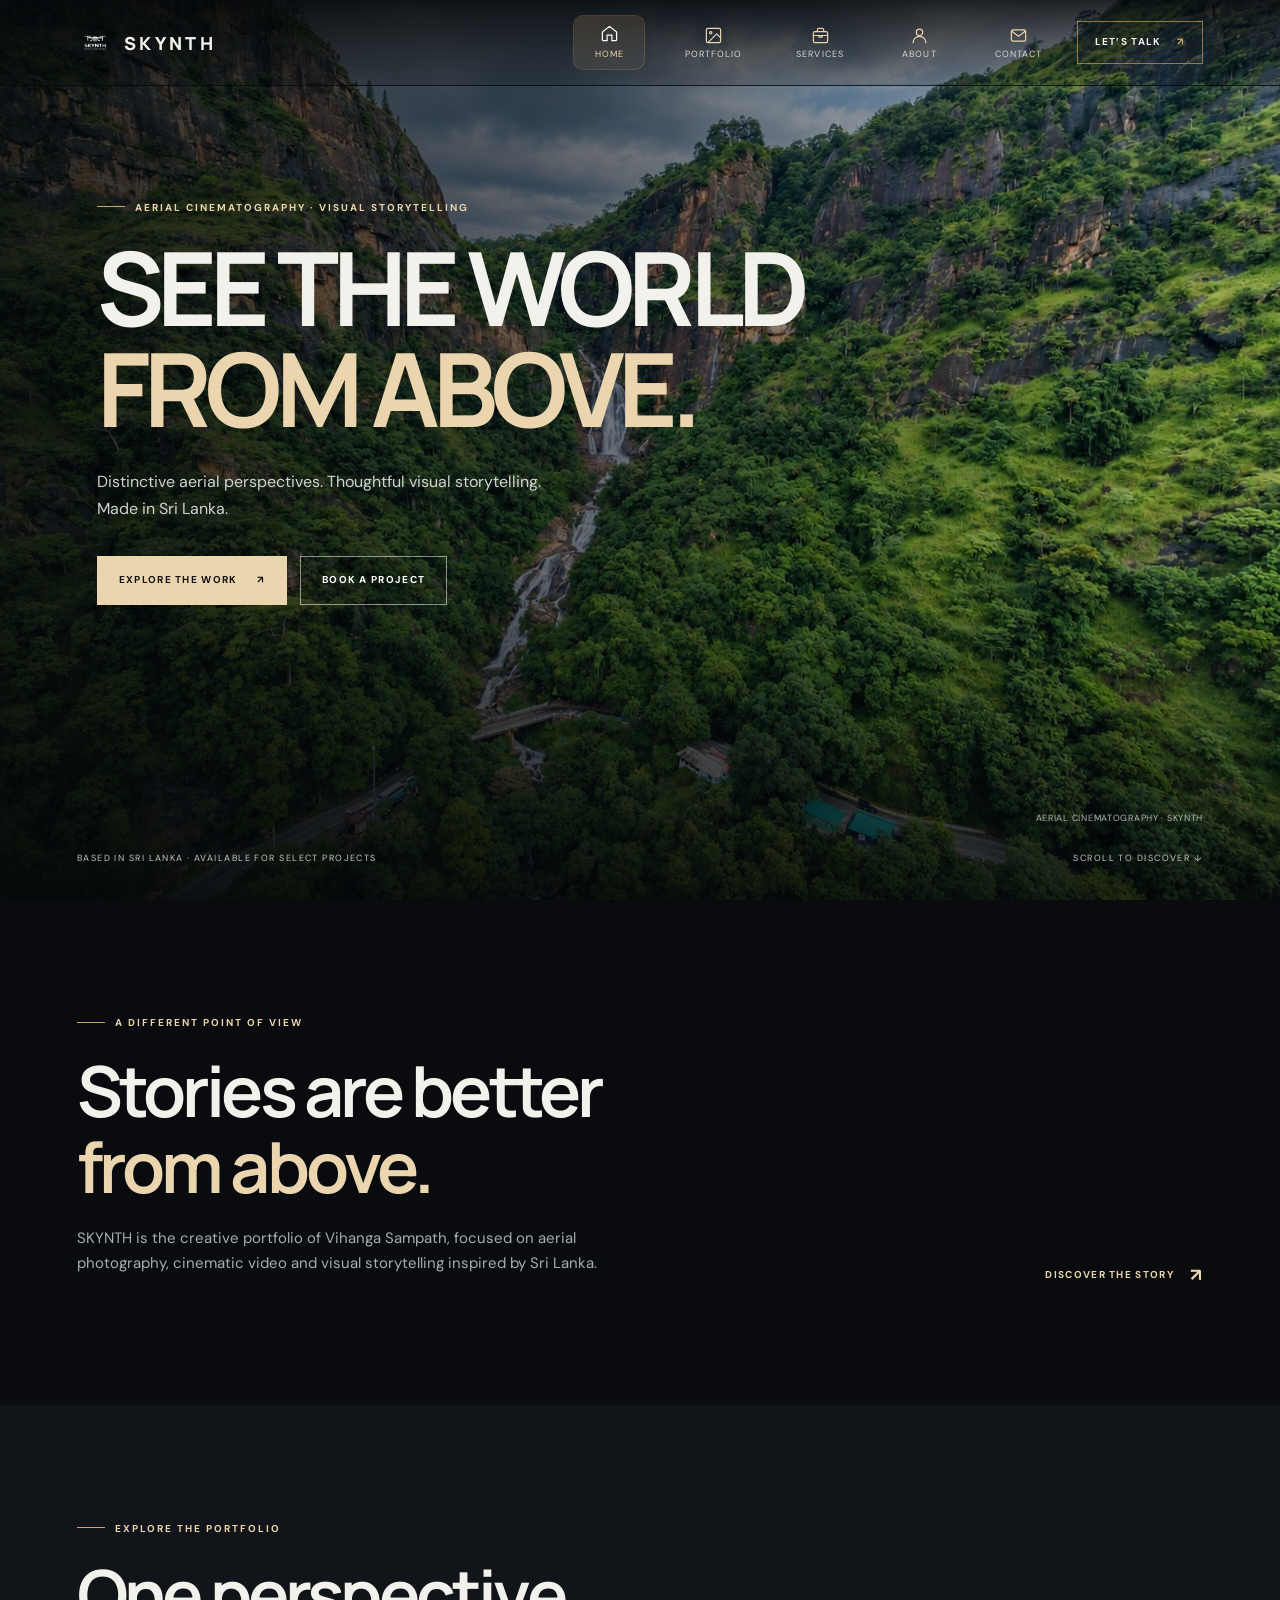
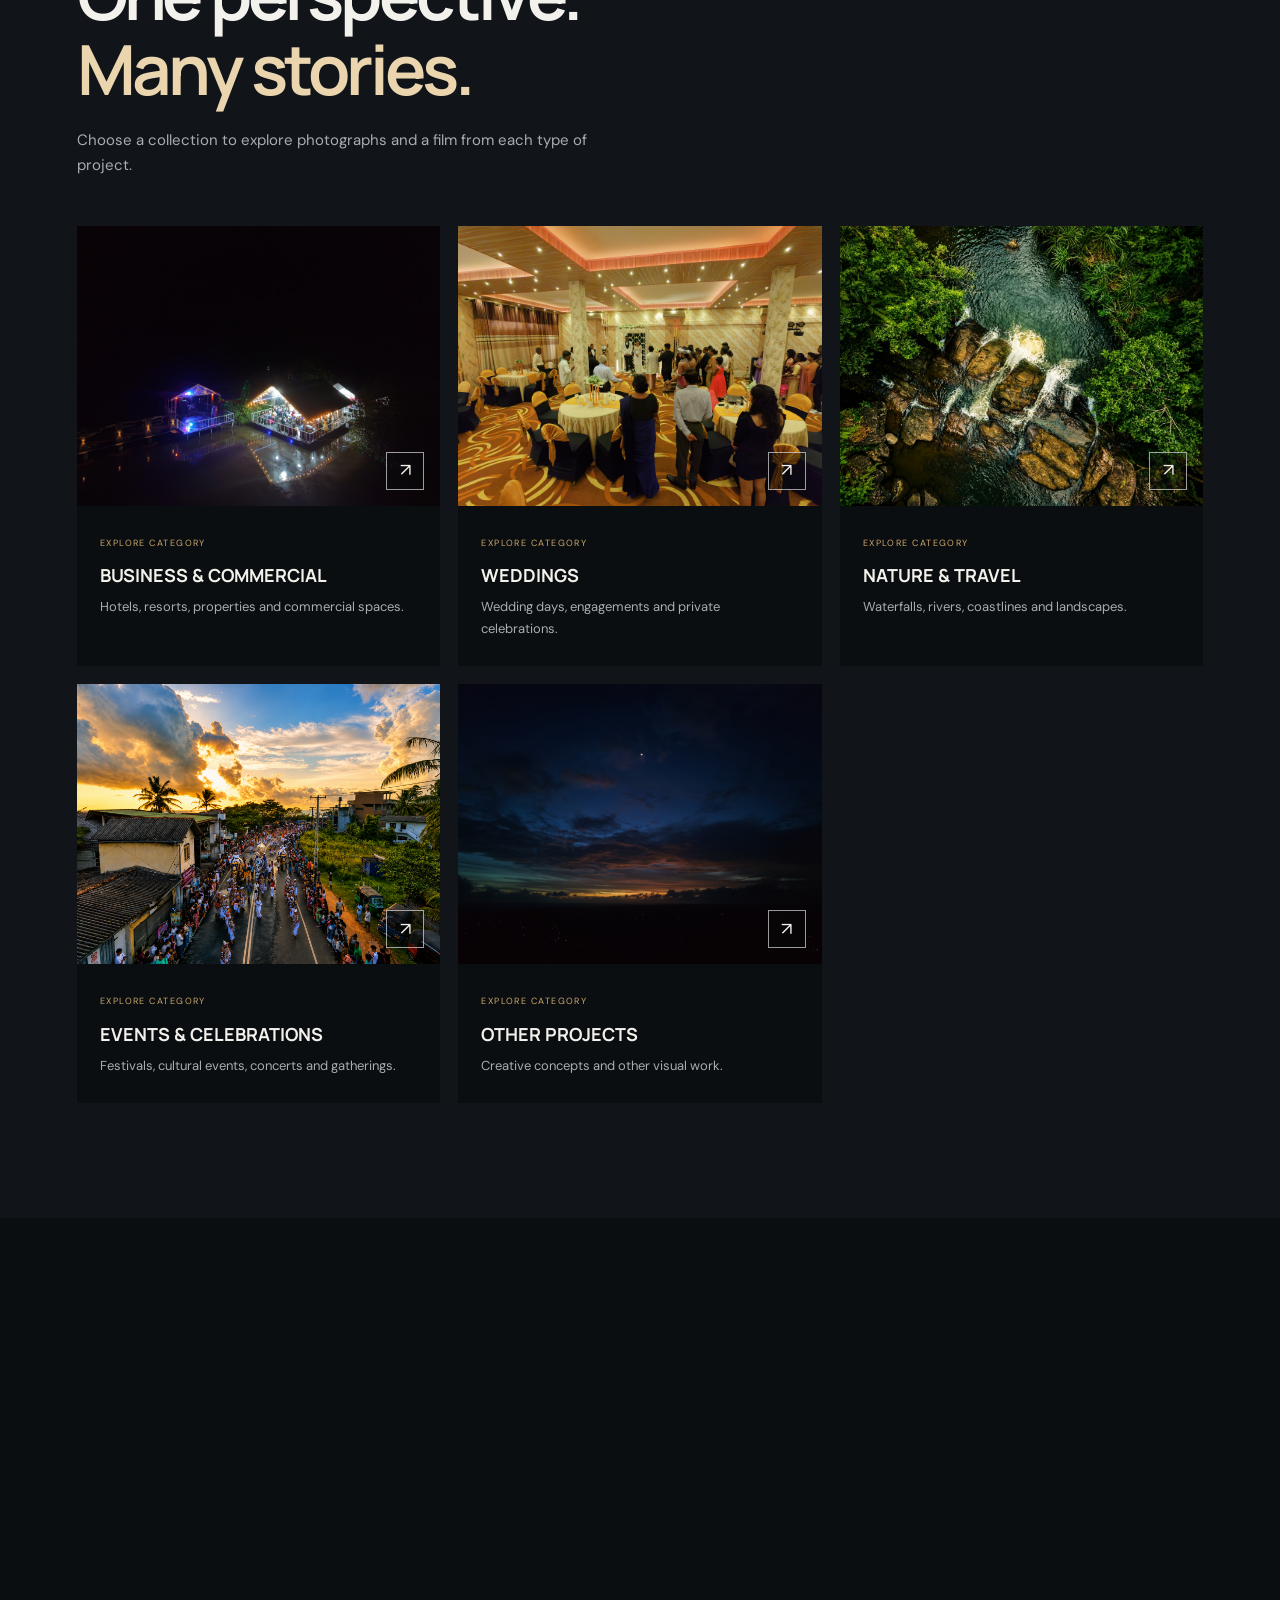
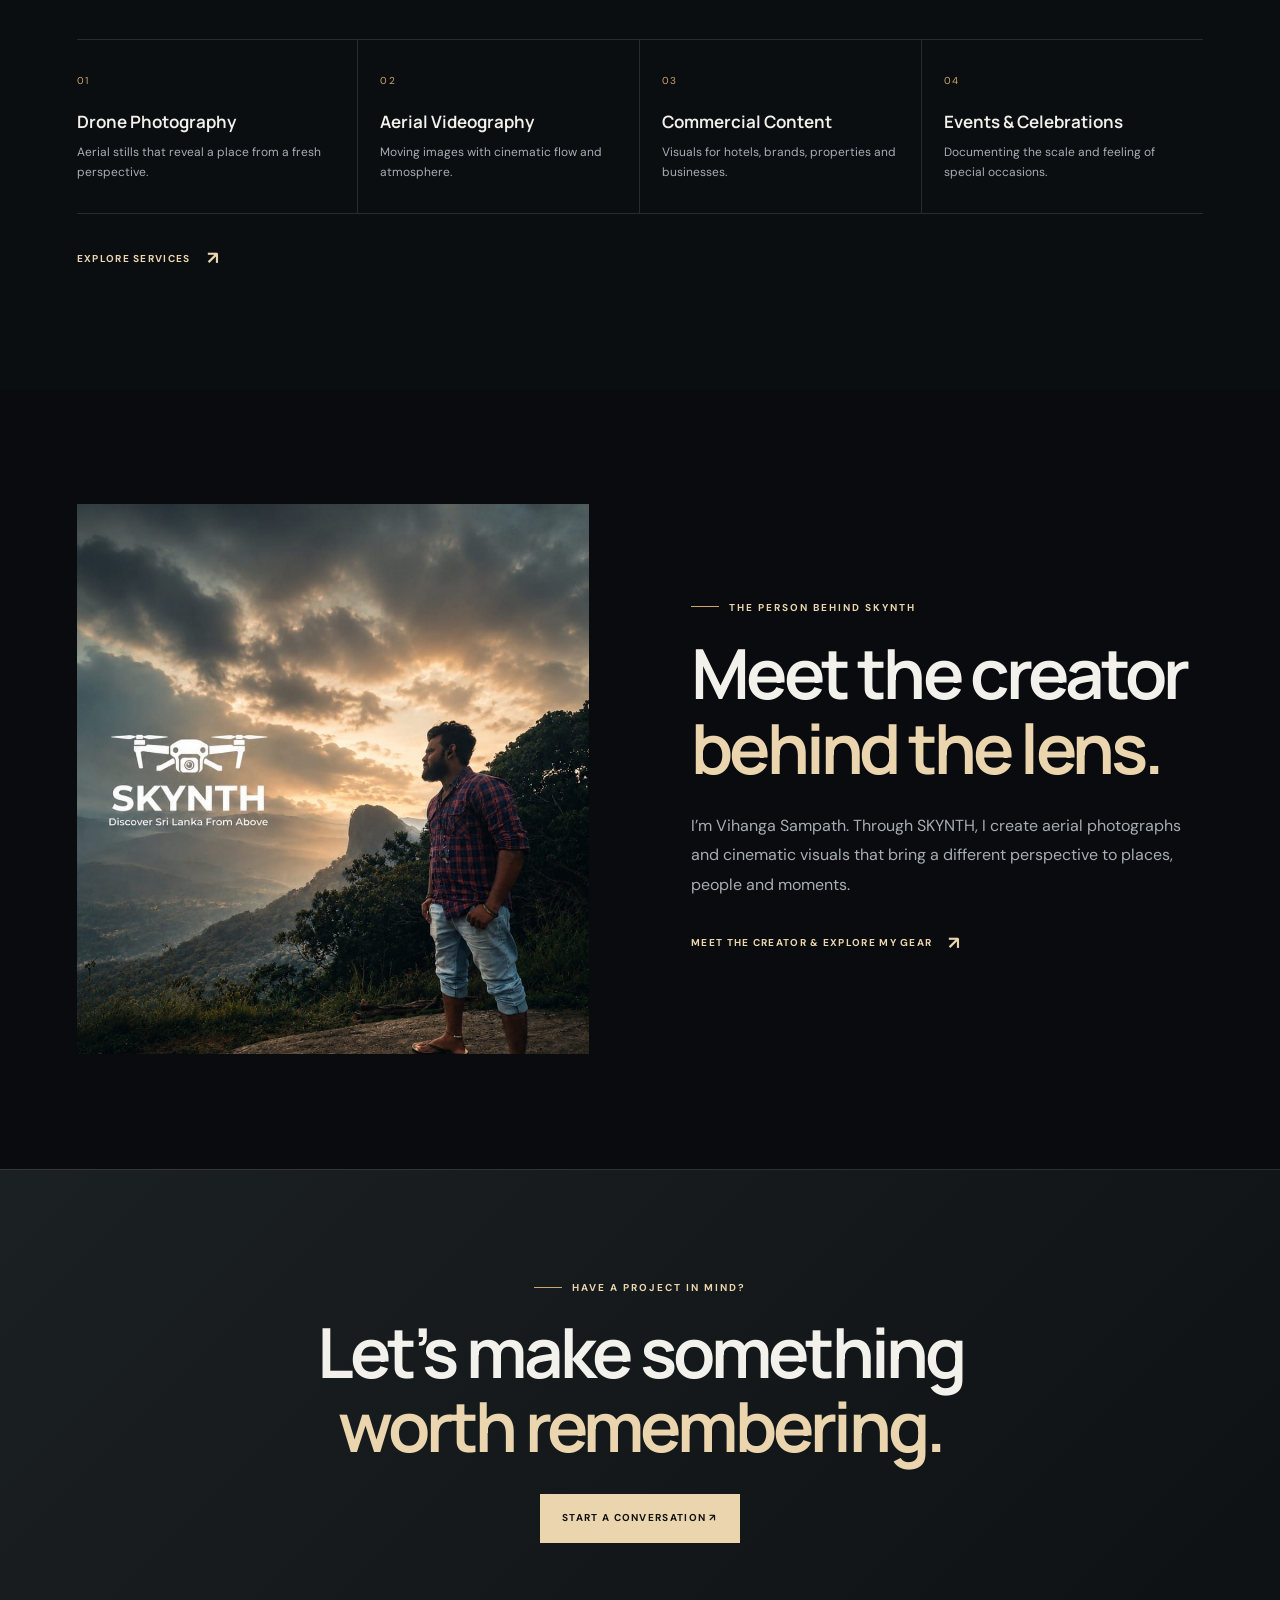
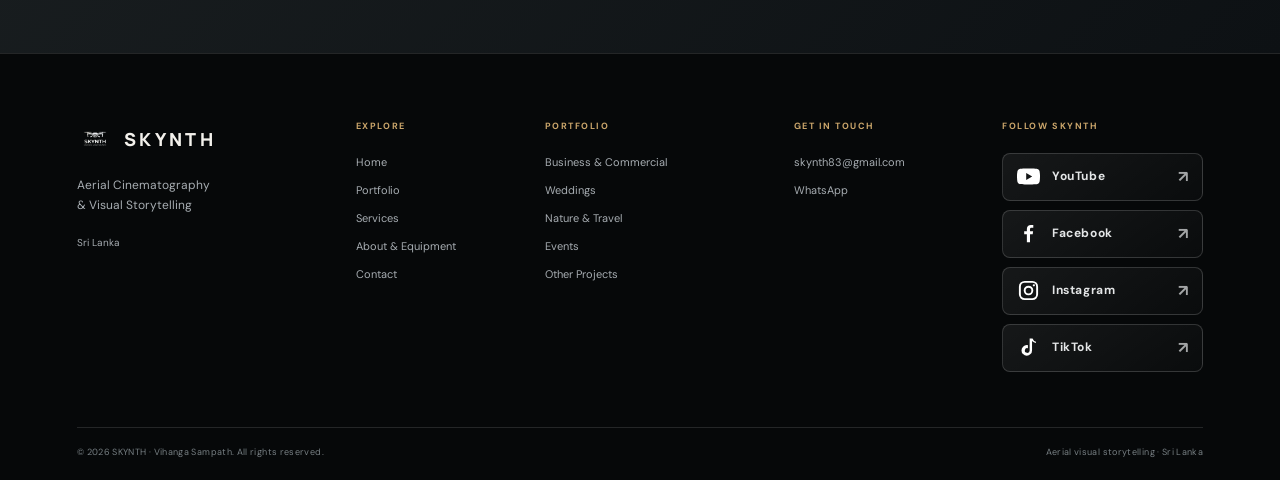
==== commit 0250cae4: "new update" ====
--- a/index.html
+++ b/index.html
@@ -1,1214 +1,148 @@
-<!DOCTYPE html>
+<!doctype html>
 <html lang="en">
+<head>
+  <meta charset="utf-8">
+  <meta name="viewport" content="width=device-width,initial-scale=1">
+  <title>SKYNTH | Aerial Cinematography &amp; Drone Photography in Sri Lanka</title>
+  <meta name="description" content="Aerial cinematography, drone photography and visual storytelling by Vihanga Sampath in Sri Lanka.">
+  <meta name="author" content="Vihanga Sampath | SKYNTH">
+  <meta name="theme-color" content="#090b0e">
+  <meta property="og:type" content="website">
+  <meta property="og:site_name" content="SKYNTH">
+  <meta property="og:title" content="SKYNTH | Aerial Cinematography &amp; Drone Photography in Sri Lanka">
+  <meta property="og:description" content="Aerial cinematography, drone photography and visual storytelling by Vihanga Sampath in Sri Lanka.">
+  <meta property="og:image" content="https://skynth.vercel.app/images/hero.jpg">
+  <meta property="og:url" content="https://skynth.vercel.app/">
+  <link rel="canonical" href="https://skynth.vercel.app/">
+  <link rel="icon" href="images/logo.png">
+  <link rel="preconnect" href="https://fonts.googleapis.com">
+  <link rel="preconnect" href="https://fonts.gstatic.com" crossorigin>
+  <link href="https://fonts.googleapis.com/css2?family=DM+Sans:wght@400;500;600;700&family=Manrope:wght@400;500;600;700;800&display=swap" rel="stylesheet">
+  <link rel="stylesheet" href="assets/site.css">
+</head>
+<body data-page="home">
+<header class="site-header" id="siteHeader">
+  <a class="brand" href="index.html" aria-label="SKYNTH home"><img src="images/logo.png" alt=""><span>SKYNTH</span></a>
+  <nav class="desktop-nav" aria-label="Main navigation">
+    <a class="nav-item active" href="index.html"><span class="nav-icon"><svg viewBox="0 0 24 24" aria-hidden="true"><path d="m3 10 9-7 9 7v10a1 1 0 0 1-1 1h-5v-7H9v7H4a1 1 0 0 1-1-1z"/></svg></span><span class="nav-label">Home</span></a>
+    <a class="nav-item" href="portfolio.html"><span class="nav-icon"><svg viewBox="0 0 24 24" aria-hidden="true"><rect x="3" y="3" width="18" height="18" rx="2"/><circle cx="8.5" cy="8.5" r="1.5"/><path d="m21 15-5-5L5 21"/></svg></span><span class="nav-label">Portfolio</span></a>
+    <a class="nav-item" href="services.html"><span class="nav-icon"><svg viewBox="0 0 24 24" aria-hidden="true"><rect x="3" y="7" width="18" height="14" rx="2"/><path d="M8 7V5a2 2 0 0 1 2-2h4a2 2 0 0 1 2 2v2M3 12h18M10 12v2h4v-2"/></svg></span><span class="nav-label">Services</span></a>
+    <a class="nav-item" href="about.html"><span class="nav-icon"><svg viewBox="0 0 24 24" aria-hidden="true"><circle cx="12" cy="8" r="4"/><path d="M4 21a8 8 0 0 1 16 0"/></svg></span><span class="nav-label">About</span></a>
+    <a class="nav-item" href="contact.html"><span class="nav-icon"><svg viewBox="0 0 24 24" aria-hidden="true"><rect x="3" y="5" width="18" height="14" rx="2"/><path d="m4 7 8 6 8-6"/></svg></span><span class="nav-label">Contact</span></a>
+  </nav>
+  <a class="header-cta" href="contact.html">LET’S TALK <span>↗</span></a>
+  <button class="menu-toggle" id="menuToggle" aria-label="Open navigation" aria-expanded="false"><i></i><i></i></button>
+</header>
 
-<head>
-    <meta charset="UTF-8">
-    <meta name="viewport" content="width=device-width, initial-scale=1.0">
+<div class="mobile-nav" id="mobileNav">
+  <div class="mobile-nav-head"><span>SKYNTH / MENU</span><button id="menuClose" aria-label="Close navigation">×</button></div>
+  <nav aria-label="Mobile navigation">
+    <a class="nav-item active" href="index.html"><span class="nav-icon"><svg viewBox="0 0 24 24" aria-hidden="true"><path d="m3 10 9-7 9 7v10a1 1 0 0 1-1 1h-5v-7H9v7H4a1 1 0 0 1-1-1z"/></svg></span><span class="nav-label">Home</span></a>
+    <a class="nav-item" href="portfolio.html"><span class="nav-icon"><svg viewBox="0 0 24 24" aria-hidden="true"><rect x="3" y="3" width="18" height="18" rx="2"/><circle cx="8.5" cy="8.5" r="1.5"/><path d="m21 15-5-5L5 21"/></svg></span><span class="nav-label">Portfolio</span></a>
+    <a class="nav-item" href="services.html"><span class="nav-icon"><svg viewBox="0 0 24 24" aria-hidden="true"><rect x="3" y="7" width="18" height="14" rx="2"/><path d="M8 7V5a2 2 0 0 1 2-2h4a2 2 0 0 1 2 2v2M3 12h18M10 12v2h4v-2"/></svg></span><span class="nav-label">Services</span></a>
+    <a class="nav-item" href="about.html"><span class="nav-icon"><svg viewBox="0 0 24 24" aria-hidden="true"><circle cx="12" cy="8" r="4"/><path d="M4 21a8 8 0 0 1 16 0"/></svg></span><span class="nav-label">About</span></a>
+    <a class="nav-item" href="contact.html"><span class="nav-icon"><svg viewBox="0 0 24 24" aria-hidden="true"><rect x="3" y="5" width="18" height="14" rx="2"/><path d="m4 7 8 6 8-6"/></svg></span><span class="nav-label">Contact</span></a>
+  </nav>
+  <div class="mobile-contact"><a href="https://wa.me/94751581782" target="_blank" rel="noopener">WhatsApp SKYNTH ↗</a><a href="mailto:skynth83@gmail.com">skynth83@gmail.com</a></div>
+</div>
 
-    <!-- Primary SEO -->
-    <title>SKYNTH | Aerial Cinematography & Drone Photography in Sri Lanka</title>
-    <meta name="description"
-        content="SKYNTH — Professional aerial cinematography, drone photography and cinematic visual storytelling from Sri Lanka. Capture breathtaking landscapes from above.">
-    <meta name="keywords"
-        content="SKYNTH, drone photography Sri Lanka, aerial cinematography, drone videography, landscape photography, cinematic drone footage, Vihanga Sampath">
-    <meta name="author" content="SKYNTH — Vihanga Sampath">
-    <meta name="robots" content="index, follow">
-    <link rel="canonical" href="https://skynth.com/">
+<section class="hero hero-home" style="background-image:url('images/hero.jpg')">
+  <video class="hero-video" id="heroVideo" autoplay muted loop playsinline preload="auto" aria-label="SKYNTH aerial cinematography hero video"><source src="media/hero-reel.mp4" type="video/mp4">Your browser does not support HTML video.</video>
+  <div class="hero-shade"></div>
+  <div class="hero-inner">
+    <p class="eyebrow"><span></span>AERIAL CINEMATOGRAPHY · VISUAL STORYTELLING</p>
+    <h1>SEE THE WORLD<br><em>FROM ABOVE.</em></h1>
+    <p class="hero-copy">Distinctive aerial perspectives. Thoughtful visual storytelling. Made in Sri Lanka.</p>
+    <div class="hero-actions"><a class="button button-light" href="portfolio.html">EXPLORE THE WORK <span>↗</span></a><a class="button button-ghost" href="contact.html">BOOK A PROJECT</a></div>
+  </div>
+  <div class="hero-foot"><span>BASED IN SRI LANKA · AVAILABLE FOR SELECT PROJECTS</span><span class="scroll-cue">SCROLL TO DISCOVER ↓</span></div>
+  <span class="hero-video-note">AERIAL CINEMATOGRAPHY · SKYNTH</span>
+</section>
 
-    <!-- Open Graph / Social -->
-    <meta property="og:type" content="website">
-    <meta property="og:title" content="SKYNTH | Aerial Cinematography & Drone Photography">
-    <meta property="og:description" content="Professional aerial cinematography, drone photography and cinematic visual storytelling from Sri Lanka.">
-    <meta property="og:image" content="images/hero.jpg">
-    <meta property="og:url" content="https://skynth.com/">
-    <meta property="og:site_name" content="SKYNTH">
+<main>
+  <section class="intro-band section-pad">
+    <div class="section-heading reveal"><p class="eyebrow"><span></span>A DIFFERENT POINT OF VIEW</p><h2>Stories are better<br><em>from above.</em></h2><p class="section-copy">SKYNTH is the creative portfolio of Vihanga Sampath, focused on aerial photography, cinematic video and visual storytelling inspired by Sri Lanka.</p></div>
+    <a class="text-arrow" href="about.html">DISCOVER THE STORY <span>↗</span></a>
+  </section>
 
-    <!-- Twitter Card -->
-    <meta name="twitter:card" content="summary_large_image">
-    <meta name="twitter:title" content="SKYNTH | Aerial Cinematography">
-    <meta name="twitter:description" content="Professional aerial cinematography and drone photography from Sri Lanka.">
-    <meta name="twitter:image" content="images/hero.jpg">
+  <section class="section-pad category-section home-categories">
+    <div class="section-heading reveal"><p class="eyebrow"><span></span>EXPLORE THE PORTFOLIO</p><h2>One perspective.<br><em>Many stories.</em></h2><p class="section-copy">Choose a collection to explore photographs and a film from each type of project.</p></div>
+    <div class="category-grid">
+      <a class="category-card reveal" href="portfolio.html#business"><div class="category-image"><img src="images/home-business.jpg" alt="BUSINESS &amp; COMMERCIAL" loading="lazy" data-upload-placeholder="home-business.jpg"><span class="category-arrow">↗</span></div><div class="category-info"><span>EXPLORE CATEGORY</span><h3>BUSINESS &amp; COMMERCIAL</h3><p>Hotels, resorts, properties and commercial spaces.</p></div></a>
+      <a class="category-card reveal" href="portfolio.html#weddings"><div class="category-image"><img src="images/home-weddings.jpg" alt="WEDDINGS" loading="lazy" data-upload-placeholder="home-weddings.jpg"><span class="category-arrow">↗</span></div><div class="category-info"><span>EXPLORE CATEGORY</span><h3>WEDDINGS</h3><p>Wedding days, engagements and private celebrations.</p></div></a>
+      <a class="category-card reveal" href="portfolio.html#nature"><div class="category-image"><img src="images/home-nature.jpg" alt="NATURE &amp; TRAVEL" loading="lazy" data-upload-placeholder="home-nature.jpg"><span class="category-arrow">↗</span></div><div class="category-info"><span>EXPLORE CATEGORY</span><h3>NATURE &amp; TRAVEL</h3><p>Waterfalls, rivers, coastlines and landscapes.</p></div></a>
+      <a class="category-card reveal" href="portfolio.html#events"><div class="category-image"><img src="images/home-events.jpg" alt="EVENTS &amp; CELEBRATIONS" loading="lazy" data-upload-placeholder="home-events.jpg"><span class="category-arrow">↗</span></div><div class="category-info"><span>EXPLORE CATEGORY</span><h3>EVENTS &amp; CELEBRATIONS</h3><p>Festivals, cultural events, concerts and gatherings.</p></div></a>
+      <a class="category-card reveal" href="portfolio.html#other"><div class="category-image"><img src="images/home-other.jpg" alt="OTHER PROJECTS" loading="lazy" data-upload-placeholder="home-other.jpg"><span class="category-arrow">↗</span></div><div class="category-info"><span>EXPLORE CATEGORY</span><h3>OTHER PROJECTS</h3><p>Creative concepts and other visual work.</p></div></a>
+    </div>
+  </section>
 
-    <meta name="theme-color" content="#050505">
+  <section class="services-preview section-pad">
+    <div class="section-heading reveal"><p class="eyebrow"><span></span>HOW I CAN HELP</p><h2>Visual content for<br><em>your next idea.</em></h2><p class="section-copy">From a single aerial photograph to a complete visual story, let’s shape the right approach for your project.</p></div>
+    <div class="service-mini-grid"><article><span>01</span><h3>Drone Photography</h3><p>Aerial stills that reveal a place from a fresh perspective.</p></article><article><span>02</span><h3>Aerial Videography</h3><p>Moving images with cinematic flow and atmosphere.</p></article><article><span>03</span><h3>Commercial Content</h3><p>Visuals for hotels, brands, properties and businesses.</p></article><article><span>04</span><h3>Events &amp; Celebrations</h3><p>Documenting the scale and feeling of special occasions.</p></article></div>
+    <a class="text-arrow" href="services.html">EXPLORE SERVICES <span>↗</span></a>
+  </section>
 
-    <link rel="icon"
-        href="data:image/svg+xml,%3Csvg xmlns='http://www.w3.org/2000/svg' viewBox='0 0 100 100'%3E%3Crect width='100' height='100' fill='%23050505'/%3E%3Ctext x='50' y='68' font-size='58' font-family='Arial, sans-serif' font-weight='800' fill='%23ffffff' text-anchor='middle'%3ES%3C/text%3E%3C/svg%3E">
+  <section class="founder-teaser section-pad">
+    <div class="founder-photo"><img src="images/about.jpg" alt="Vihanga Sampath, creator behind SKYNTH" loading="lazy"></div>
+    <div class="founder-copy"><p class="eyebrow"><span></span>THE PERSON BEHIND SKYNTH</p><h2>Meet the creator<br><em>behind the lens.</em></h2><p>I’m Vihanga Sampath. Through SKYNTH, I create aerial photographs and cinematic visuals that bring a different perspective to places, people and moments.</p><a class="text-arrow" href="about.html">MEET THE CREATOR &amp; EXPLORE MY GEAR <span>↗</span></a></div>
+  </section>
 
-    <!-- Google Fonts -->
-    <link rel="preconnect" href="https://fonts.googleapis.com">
-    <link rel="preconnect" href="https://fonts.gstatic.com" crossorigin>
-    <link href="https://fonts.googleapis.com/css2?family=Inter:wght@300;400;500;700;800&display=swap" rel="stylesheet">
+  <section class="cta-band"><p class="eyebrow"><span></span>HAVE A PROJECT IN MIND?</p><h2>Let’s make something<br><em>worth remembering.</em></h2><a class="button button-light" href="contact.html">START A CONVERSATION ↗</a></section>
+</main>
 
-    <link rel="stylesheet" href="style.css">
-</head>
+<div class="lightbox" id="imageLightbox" aria-hidden="true"><button class="lightbox-close" id="lightboxClose" aria-label="Close image">×</button><figure><img id="lightboxImage" src="" alt=""><figcaption id="lightboxCaption"></figcaption></figure></div>
 
-<body>
+<footer class="footer">
+  <div class="footer-top">
+    <div class="footer-brand"><a class="brand" href="index.html"><img src="images/logo.png" alt="SKYNTH logo"><span>SKYNTH</span></a><p>Aerial Cinematography<br>&amp; Visual Storytelling</p><small>Sri Lanka</small></div>
+    <div class="footer-col"><b>EXPLORE</b><a href="index.html">Home</a><a href="portfolio.html">Portfolio</a><a href="services.html">Services</a><a href="about.html">About &amp; Equipment</a><a href="contact.html">Contact</a></div>
+    <div class="footer-col"><b>PORTFOLIO</b><a href="portfolio.html#business">Business &amp; Commercial</a><a href="portfolio.html#weddings">Weddings</a><a href="portfolio.html#nature">Nature &amp; Travel</a><a href="portfolio.html#events">Events</a><a href="portfolio.html#other">Other Projects</a></div>
+    <div class="footer-col"><b>GET IN TOUCH</b><a href="mailto:skynth83@gmail.com">skynth83@gmail.com</a><a href="https://wa.me/94751581782" target="_blank" rel="noopener">WhatsApp</a></div>
 
-    <!-- =========================
-         NAVIGATION
-    ========================== -->
-
-    <header class="navbar" id="navbar">
-
-        <a href="#home" class="logo">
-            <img src="images/logo.png" alt="SKYNTH Logo" class="logo-img">
-            <span>SKYNTH</span>
+    <div class="footer-social">
+      <b>FOLLOW SKYNTH</b>
+      <div class="social-links" aria-label="SKYNTH social media links">
+        <a class="social-link social-link--youtube"
+           href="https://www.youtube.com/@Skynth-z4w"
+           target="_blank"
+           rel="noopener noreferrer"
+           aria-label="Follow SKYNTH on YouTube">
+          <span>YouTube</span>
+          <span class="social-link-arrow" aria-hidden="true">↗</span>
         </a>
 
-        <nav class="desktop-nav">
-            <a href="#home">Home</a>
-            <a href="#about">About</a>
-            <a href="#services">Services</a>
-            <a href="#gallery">Gallery</a>
-            <a href="#videos">Videos</a>
-            <a href="#reviews">Reviews</a>
-            <a href="#contact">Contact</a>
-        </nav>
-
-        <a href="#hire" class="nav-cta">
-            Hire Me
+        <a class="social-link social-link--facebook"
+           href="https://www.facebook.com/profile.php?id=100089301937605&amp;mibextid=ZbWKwL"
+           target="_blank"
+           rel="noopener noreferrer"
+           aria-label="Follow SKYNTH on Facebook">
+          <span>Facebook</span>
+          <span class="social-link-arrow" aria-hidden="true">↗</span>
         </a>
 
-        <button class="menu-toggle" id="menuToggle" aria-label="Open Menu" aria-expanded="false">
-            <span></span>
-            <span></span>
-            <span></span>
-        </button>
+        <a class="social-link social-link--instagram"
+           href="https://www.instagram.com/skynth7?igsi=dTJzdjdqZnNiemdr&amp;utm_source=ig_contact_invite"
+           target="_blank"
+           rel="noopener noreferrer"
+           aria-label="Follow SKYNTH on Instagram">
+          <span>Instagram</span>
+          <span class="social-link-arrow" aria-hidden="true">↗</span>
+        </a>
 
-    </header>
-
-
-    <!-- =========================
-         MOBILE MENU
-    ========================== -->
-
-    <div class="mobile-menu" id="mobileMenu">
-
-        <button class="mobile-close" id="mobileClose">
-            ×
-        </button>
-
-        <div class="mobile-menu-inner">
-
-            <p class="mobile-menu-label">
-                SKYNTH
-            </p>
-
-            <a href="#home">Home</a>
-            <a href="#about">About</a>
-            <a href="#services">Services</a>
-            <a href="#gallery">Gallery</a>
-            <a href="#videos">Videos</a>
-            <a href="#reviews">Reviews</a>
-            <a href="#hire">Hire Me</a>
-            <a href="#contact">Contact</a>
-
-        </div>
-
+        <a class="social-link social-link--tiktok"
+           href="https://www.tiktok.com/@skynth2?_r=1&amp;_t=ZS-998mCHvesnk"
+           target="_blank"
+           rel="noopener noreferrer"
+           aria-label="Follow SKYNTH on TikTok">
+          <span>TikTok</span>
+          <span class="social-link-arrow" aria-hidden="true">↗</span>
+        </a>
+      </div>
     </div>
-
-
-    <!-- =========================
-         HERO
-    ========================== -->
-
-    <main>
-
-        <section id="home" class="hero">
-
-            <div class="hero-overlay"></div>
-
-            <div class="hero-content">
-
-                <p class="small-title">
-                    AERIAL CINEMATOGRAPHY • VISUAL STORYTELLING
-                </p>
-
-                <h1>
-                    SEE THE WORLD
-                    <br>
-                    <span>FROM ABOVE</span>
-                </h1>
-
-                <p class="hero-description">
-                    Cinematic aerial photography, videography and
-                    creative visual experiences inspired by the beauty
-                    of Sri Lanka.
-                </p>
-
-                <div class="hero-buttons">
-
-                    <a href="#gallery" class="hero-button primary-button">
-                        EXPLORE MY WORK
-                        <span>→</span>
-                    </a>
-
-                    <a href="#hire" class="hero-button secondary-button">
-                        HIRE ME
-                    </a>
-
-                </div>
-
-            </div>
-
-            <div class="hero-bottom">
-
-                <div class="scroll-indicator">
-                    <span></span>
-                    SCROLL TO EXPLORE
-                </div>
-
-                <div class="hero-location">
-                    SRI LANKA
-                </div>
-
-            </div>
-
-        </section>
-
-
-        <!-- =========================
-             INTRO / STATS
-        ========================== -->
-
-        <section class="intro-section">
-
-            <div class="intro-text">
-
-                <p class="section-label">
-                    CREATIVE VISUALS
-                </p>
-
-                <h2>
-                    Stories are
-                    <br>
-                    <span>better from above.</span>
-                </h2>
-
-            </div>
-
-            <div class="intro-description">
-
-                <p>
-                    SKYNTH is a creative visual portfolio focused on
-                    aerial photography, cinematic video and capturing
-                    places from perspectives that are often unseen.
-                </p>
-
-                <a href="#about" class="text-link">
-                    Discover More →
-                </a>
-
-            </div>
-
-        </section>
-
-
-        <!-- =========================
-             STATISTICS
-        ========================== -->
-
-        <section class="stats-section">
-
-            <div class="stat">
-                <strong class="counter" data-target="20">0</strong>
-                <span>PROJECTS</span>
-            </div>
-
-            <div class="stat">
-                <strong class="counter" data-target="100">0</strong>
-                <span>CAPTURES</span>
-            </div>
-
-            <div class="stat">
-                <strong class="counter" data-target="10">0</strong>
-                <span>LOCATIONS</span>
-            </div>
-
-            <div class="stat">
-                <strong class="counter" data-target="5">0</strong>
-                <span>STAR RATING</span>
-            </div>
-
-        </section>
-
-
-        <!-- =========================
-             ABOUT
-        ========================== -->
-
-        <section id="about" class="section about-section">
-
-            <div class="section-heading">
-
-                <p class="section-label">
-                    01 — ABOUT ME
-                </p>
-
-                <h2>
-                    Behind
-                    <br>
-                    <span>the lens.</span>
-                </h2>
-
-            </div>
-
-            <div class="about-grid">
-
-                <div class="about-image">
-
-                    <img src="images/about.jpg"
-                        alt="SKYNTH creator">
-
-                    <div class="image-caption">
-                        SKYNTH — VISUAL STORYTELLING
-                    </div>
-
-                </div>
-
-                <div class="about-content">
-
-                    <p class="large-text">
-                       I’m Vihanga Sampath, the creator behind SKYNTH.
-                       I create visual experiences that turn landscapes,
-                       places and moments into stories.
-                    </p>
-
-                    <p>
-                        From cinematic aerial footage to carefully composed
-                        photographs, I focus on capturing the beauty of Sri Lanka
-                        from unique perspectives. My work is driven by a passion
-                        for natural, immersive and memorable visuals.
-                    </p>
-
-                    <p>
-                         Every project I create is approached with attention to
-                         composition, movement, atmosphere and detail — with the
-                         goal of turning every frame into a story worth experiencing.
-                    </p>
-
-                    <div class="about-tags">
-
-                        <span>Drone Cinematography</span>
-                        <span>Aerial Photography</span>
-                        <span>Nature</span>
-                        <span>Visual Storytelling</span>
-
-                    </div>
-
-                </div>
-
-            </div>
-
-        </section>
-
-
-        <!-- =========================
-             SERVICES
-        ========================== -->
-
-        <section id="services" class="section dark-section services-section">
-
-            <div class="section-heading">
-
-                <p class="section-label">
-                    02 — SERVICES
-                </p>
-
-                <h2>
-                    What I
-                    <br>
-                    <span>can create.</span>
-                </h2>
-
-                <p class="section-text">
-                    Professional creative services for individuals,
-                    businesses, locations and special projects.
-                </p>
-
-            </div>
-
-
-            <div class="services-grid">
-
-                <article class="service-card">
-
-                    <div class="service-number">
-                        01
-                    </div>
-
-                    <div class="service-icon">
-                        ◇
-                    </div>
-
-                    <h3>
-                        Drone Photography
-                    </h3>
-
-                    <p>
-                        High-quality aerial photographs that showcase
-                        landscapes, properties, events and locations
-                        from a unique perspective.
-                    </p>
-
-                    <a href="#hire" class="service-link"
-                        data-service="Drone Photography">
-                        REQUEST SERVICE →
-                    </a>
-
-                </article>
-
-
-                <article class="service-card">
-
-                    <div class="service-number">
-                        02
-                    </div>
-
-                    <div class="service-icon">
-                        ◉
-                    </div>
-
-                    <h3>
-                        Aerial Videography
-                    </h3>
-
-                    <p>
-                        Cinematic drone footage designed for travel,
-                        promotional content, social media and
-                        storytelling.
-                    </p>
-
-                    <a href="#hire" class="service-link"
-                        data-service="Aerial Videography">
-                        REQUEST SERVICE →
-                    </a>
-
-                </article>
-
-
-                <article class="service-card">
-
-                    <div class="service-number">
-                        03
-                    </div>
-
-                    <div class="service-icon">
-                        ▣
-                    </div>
-
-                    <h3>
-                        Photography
-                    </h3>
-
-                    <p>
-                        Creative photography focused on landscapes,
-                        nature, places, events and visual details.
-                    </p>
-
-                    <a href="#hire" class="service-link"
-                        data-service="Photography">
-                        REQUEST SERVICE →
-                    </a>
-
-                </article>
-
-
-                <article class="service-card">
-
-                    <div class="service-number">
-                        04
-                    </div>
-
-                    <div class="service-icon">
-                        △
-                    </div>
-
-                    <h3>
-                        Video Content
-                    </h3>
-
-                    <p>
-                        Short-form and cinematic visual content
-                        created for digital platforms and social media.
-                    </p>
-
-                    <a href="#hire" class="service-link"
-                        data-service="Video Content">
-                        REQUEST SERVICE →
-                    </a>
-
-                </article>
-
-            </div>
-
-        </section>
-
-
-        <!-- =========================
-             GALLERY
-        ========================== -->
-
-        <section id="gallery" class="section gallery-section">
-
-            <div class="section-heading">
-
-                <p class="section-label">
-                    03 — SELECTED WORK
-                </p>
-
-                <h2>
-                    Captured
-                    <br>
-                    <span>from above.</span>
-                </h2>
-
-                <p class="section-text">
-                    A selection of photographs capturing landscapes,
-                    nature and places from a different perspective.
-                </p>
-
-            </div>
-
-
-            <!-- FILTERS -->
-
-            <div class="gallery-filters">
-
-                <button class="filter-button active"
-                    data-filter="all">
-                    ALL
-                </button>
-
-                <button class="filter-button"
-                    data-filter="drone">
-                    DRONE
-                </button>
-
-                <button class="filter-button"
-                    data-filter="nature">
-                    NATURE
-                </button>
-
-                <button class="filter-button"
-                    data-filter="landscape">
-                    LANDSCAPE
-                </button>
-
-            </div>
-
-
-            <!-- GALLERY GRID -->
-
-            <div class="gallery" id="galleryGrid">
-
-                <div class="card"
-                    data-image="images/photo1.jpg"
-                    data-category="drone"
-                    data-title="Aerial Perspective">
-
-                    <img src="images/photo1.jpg"
-                        alt="SKYNTH aerial photography"
-                        loading="lazy">
-
-                    <div class="photo-overlay">
-
-                        <div>
-                            <span>VIEW PHOTO</span>
-                            <small>AERIAL</small>
-                        </div>
-
-                    </div>
-
-                </div>
-
-
-                <div class="card"
-                    data-image="images/photo2.jpg"
-                    data-category="nature"
-                    data-title="Natural Beauty">
-
-                    <img src="images/photo2.jpg"
-                        alt="SKYNTH nature photography"
-                        loading="lazy">
-
-                    <div class="photo-overlay">
-
-                        <div>
-                            <span>VIEW PHOTO</span>
-                            <small>NATURE</small>
-                        </div>
-
-                    </div>
-
-                </div>
-
-
-                <div class="card"
-                    data-image="images/photo3.jpg"
-                    data-category="landscape"
-                    data-title="Sri Lankan Landscape">
-
-                    <img src="images/photo3.jpg"
-                        alt="SKYNTH landscape photography"
-                        loading="lazy">
-
-                    <div class="photo-overlay">
-
-                        <div>
-                            <span>VIEW PHOTO</span>
-                            <small>LANDSCAPE</small>
-                        </div>
-
-                    </div>
-
-                </div>
-
-
-                <div class="card"
-                    data-image="images/photo4.jpg"
-                    data-category="drone"
-                    data-title="From Above">
-
-                    <img src="images/photo4.jpg"
-                        alt="SKYNTH drone photography"
-                        loading="lazy">
-
-                    <div class="photo-overlay">
-
-                        <div>
-                            <span>VIEW PHOTO</span>
-                            <small>DRONE</small>
-                        </div>
-
-                    </div>
-
-                </div>
-
-            </div>
-
-        </section>
-
-
-        <!-- =========================
-             LIGHTBOX
-        ========================== -->
-
-        <div id="lightbox"
-            class="lightbox"
-            aria-hidden="true">
-
-            <button id="closeLightbox"
-                class="close-button"
-                aria-label="Close">
-                ×
-            </button>
-
-            <button id="prevButton"
-                class="gallery-button prev"
-                aria-label="Previous image">
-                ❮
-            </button>
-
-            <div class="lightbox-content">
-
-                <img id="lightboxImage"
-                    src=""
-                    alt="SKYNTH Gallery">
-
-                <div class="lightbox-info">
-
-                    <span id="lightboxCounter">
-                        01 / 04
-                    </span>
-
-                    <h3 id="lightboxTitle">
-                        SKYNTH
-                    </h3>
-
-                </div>
-
-            </div>
-
-            <button id="nextButton"
-                class="gallery-button next"
-                aria-label="Next image">
-                ❯
-            </button>
-
-        </div>
-
-
-        <!-- =========================
-             VIDEOS
-        ========================== -->
-
-        <section id="videos"
-            class="section dark-section videos-section">
-
-            <div class="section-heading">
-
-                <p class="section-label">
-                    04 — VIDEOS
-                </p>
-
-                <h2>
-                    Cinematic
-                    <br>
-                    <span>perspectives.</span>
-                </h2>
-
-                <p class="section-text">
-                    Experience landscapes, places and moments through
-                    cinematic aerial footage.
-                </p>
-
-            </div>
-
-
-            <div class="video-grid">
-
-                <article class="video-card">
-
-                    <div class="video-thumbnail">
-
-                        <img src="images/video1.jpg"
-                            alt="SKYNTH cinematic drone video">
-
-                        <a href="https://youtu.be/FdfeUlVo-wU"
-                            target="_blank"
-                            rel="noopener"
-                            class="play-button">
-                            ▶
-                        </a>
-
-                    </div>
-
-                    <div class="video-info">
-
-                        <span>
-                            AERIAL STORY
-                        </span>
-
-                        <h3>
-                             Peaceful Village from the Sky
-                        </h3>
-
-                    </div>
-
-                </article>
-
-
-                <article class="video-card">
-
-                    <div class="video-thumbnail">
-
-                        <img src="images/video2.jpg"
-                            alt="SKYNTH aerial video">
-
-                        <a href="https://youtube.com/shorts/Vw1SNY4ohbg"
-                            target="_blank"
-                            rel="noopener"
-                            class="play-button">
-                            ▶
-                        </a>
-
-                    </div>
-
-                    <div class="video-info">
-
-                        <span>
-                            EVENT CINEMATOGRAPHY
-                        </span>
-
-                        <h3>
-                            Seenigama Day Perahera 2026
-                        </h3>
-
-                    </div>
-
-                </article>
-
-
-                <article class="video-card">
-
-                    <div class="video-thumbnail">
-
-                        <img src="images/video3.jpg"
-                            alt="SKYNTH cinematic footage">
-
-                        <a href="https://youtube.com/shorts/xij0cNTcsfE"
-                            target="_blank"
-                            rel="noopener"
-                            class="play-button">
-                            ▶
-                        </a>
-
-                    </div>
-
-                    <div class="video-info">
-
-                        <span>
-                            NATURE & LANDSCAPE
-                        </span>
-
-                        <h3>
-                            Beraliyadola Ella Water Journey to Gin Ganga
-                        </h3>
-
-                    </div>
-
-                </article>
-
-            </div>
-
-        </section>
-
-
-        <!-- =========================
-             REVIEWS
-        ========================== -->
-
-        <section id="reviews"
-            class="section reviews-section">
-
-            <div class="section-heading">
-
-                <p class="section-label">
-                    05 — CLIENT REVIEWS
-                </p>
-
-                <h2>
-                    What people
-                    <br>
-                    <span>say about my work.</span>
-                </h2>
-
-            </div>
-
-
-            <div class="reviews-layout">
-
-                <!-- REVIEW DISPLAY -->
-
-                <div class="reviews-list"
-                    id="reviewsList">
-
-                    <article class="review-card">
-
-                        <div class="review-stars">
-                            ★★★★★
-                        </div>
-
-                        <p>
-                            Your feedback will appear here after
-                            reviews are added.
-                        </p>
-
-                        <div class="review-author">
-                            <strong>
-                                SKYNTH
-                            </strong>
-
-                            <span>
-                                CLIENT FEEDBACK
-                            </span>
-                        </div>
-
-                    </article>
-
-                </div>
-
-
-                <!-- REVIEW FORM -->
-
-                <div class="review-form-wrapper">
-
-                    <p class="form-label">
-                        SHARE YOUR EXPERIENCE
-                    </p>
-
-                    <h3>
-                        Worked with me?
-                    </h3>
-
-                    <p>
-                        Leave a rating and share your experience.
-                    </p>
-
-                    <form id="reviewForm">
-
-                        <div class="form-group">
-
-                            <label for="reviewName">
-                                Your Name
-                            </label>
-
-                            <input
-                                type="text"
-                                id="reviewName"
-                                required
-                                placeholder="Enter your name">
-
-                        </div>
-
-
-                        <div class="form-group">
-
-                            <label>
-                                Your Rating
-                            </label>
-
-                            <div class="rating-input"
-                                id="ratingInput">
-
-                                <button type="button"
-                                    data-rating="1">
-                                    ★
-                                </button>
-
-                                <button type="button"
-                                    data-rating="2">
-                                    ★
-                                </button>
-
-                                <button type="button"
-                                    data-rating="3">
-                                    ★
-                                </button>
-
-                                <button type="button"
-                                    data-rating="4">
-                                    ★
-                                </button>
-
-                                <button type="button"
-                                    data-rating="5">
-                                    ★
-                                </button>
-
-                            </div>
-
-                        </div>
-
-
-                        <div class="form-group">
-
-                            <label for="reviewService">
-                                Service
-                            </label>
-
-                            <select id="reviewService">
-
-                                <option value="Drone Photography">
-                                    Drone Photography
-                                </option>
-
-                                <option value="Aerial Videography">
-                                    Aerial Videography
-                                </option>
-
-                                <option value="Photography">
-                                    Photography
-                                </option>
-
-                                <option value="Video Content">
-                                    Video Content
-                                </option>
-
-                                <option value="Other">
-                                    Other
-                                </option>
-
-                            </select>
-
-                        </div>
-
-
-                        <div class="form-group">
-
-                            <label for="reviewText">
-                                Your Review
-                            </label>
-
-                            <textarea
-                                id="reviewText"
-                                rows="5"
-                                required
-                                placeholder="Tell others about your experience..."></textarea>
-
-                        </div>
-
-                        <button type="submit"
-                            class="form-button">
-                            SUBMIT REVIEW →
-                        </button>
-
-                    </form>
-
-                    <p class="form-note">
-                        Reviews may be reviewed before being published.
-                    </p>
-
-                </div>
-
-            </div>
-
-        </section>
-
-
-        <!-- =========================
-             HIRE ME
-        ========================== -->
-
-        <section id="hire"
-            class="section dark-section hire-section">
-
-            <div class="section-heading">
-
-                <p class="section-label">
-                    06 — WORK WITH ME
-                </p>
-
-                <h2>
-                    Let's
-                    <br>
-                    <span>talk.</span>
-                </h2>
-
-                <p class="section-text">
-                    Fill in the form or reach me directly via WhatsApp or email.
-                </p>
-
-            </div>
-
-
-            <div class="hire-layout">
-
-                <!-- LEFT: FORM -->
-                <div class="hire-form-col">
-
-                    <form id="projectForm" class="project-form">
-
-                        <div class="form-row">
-
-                            <div class="form-group">
-                                <label for="projectName">Your Name *</label>
-                                <input type="text" id="projectName" required placeholder="Your full name">
-                            </div>
-
-                            <div class="form-group">
-                                <label for="projectEmail">Email *</label>
-                                <input type="email" id="projectEmail" required placeholder="you@example.com">
-                            </div>
-
-                        </div>
-
-
-                        <div class="form-row">
-
-                            <div class="form-group">
-                                <label for="projectPhone">WhatsApp Number</label>
-                                <input type="tel" id="projectPhone" placeholder="+94 XX XXX XXXX">
-                            </div>
-
-                            <div class="form-group">
-                                <label for="projectService">Service *</label>
-                                <select id="projectService" required>
-                                    <option value="">Select a service</option>
-                                    <option>Drone Photography</option>
-                                    <option>Aerial Videography</option>
-                                    <option>Photography</option>
-                                    <option>Video Content</option>
-                                    <option>Other</option>
-                                </select>
-                            </div>
-
-                        </div>
-
-
-                        <div class="form-group">
-                            <label for="projectDetails">Tell me about your project *</label>
-                            <textarea id="projectDetails" rows="6" required placeholder="Describe what you need..."></textarea>
-                        </div>
-
-                        <button type="submit" class="form-button large-button">
-                            SEND REQUEST →
-                        </button>
-
-                    </form>
-
-                </div>
-
-
-                <!-- RIGHT: INFO PANEL -->
-                <div class="hire-info-panel">
-
-                    <p class="hire-info-label">GET IN TOUCH</p>
-
-                    <h3 class="hire-info-title">Prefer to<br><span>reach out directly?</span></h3>
-
-                    <p class="hire-info-desc">
-                        You can message me directly on WhatsApp or send an email.
-                        I usually respond within 24 hours.
-                    </p>
-
-                    <a href="https://wa.me/94751581782"
-                        target="_blank" rel="noopener"
-                        class="hire-contact-btn whatsapp-btn">
-                        <svg xmlns="http://www.w3.org/2000/svg" viewBox="0 0 24 24" fill="currentColor" width="18" height="18"><path d="M17.472 14.382c-.297-.149-1.758-.867-2.03-.967-.273-.099-.471-.148-.67.15-.197.297-.767.966-.94 1.164-.173.199-.347.223-.644.075-.297-.15-1.255-.463-2.39-1.475-.883-.788-1.48-1.761-1.653-2.059-.173-.297-.018-.458.13-.606.134-.133.298-.347.446-.52.149-.174.198-.298.298-.497.099-.198.05-.371-.025-.52-.075-.149-.669-1.612-.916-2.207-.242-.579-.487-.5-.669-.51-.173-.008-.371-.01-.57-.01-.198 0-.52.074-.792.372-.272.297-1.04 1.016-1.04 2.479 0 1.462 1.065 2.875 1.213 3.074.149.198 2.096 3.2 5.077 4.487.709.306 1.262.489 1.694.625.712.227 1.36.195 1.871.118.571-.085 1.758-.719 2.006-1.413.248-.694.248-1.289.173-1.413-.074-.124-.272-.198-.57-.347m-5.421 7.403h-.004a9.87 9.87 0 01-5.031-1.378l-.361-.214-3.741.982.998-3.648-.235-.374a9.86 9.86 0 01-1.51-5.26c.001-5.45 4.436-9.884 9.888-9.884 2.64 0 5.122 1.03 6.988 2.898a9.825 9.825 0 012.893 6.994c-.003 5.45-4.437 9.884-9.885 9.884m8.413-18.297A11.815 11.815 0 0012.05 0C5.495 0 .16 5.335.157 11.892c0 2.096.547 4.142 1.588 5.945L.057 24l6.305-1.654a11.882 11.882 0 005.683 1.448h.005c6.554 0 11.89-5.335 11.893-11.893a11.821 11.821 0 00-3.48-8.413z"/></svg>
-                        WhatsApp
-                    </a>
-
-                    <a href="mailto:skynth83@gmail.com"
-                        class="hire-contact-btn email-btn">
-                        <svg xmlns="http://www.w3.org/2000/svg" viewBox="0 0 24 24" fill="none" stroke="currentColor" stroke-width="2" width="18" height="18"><path d="M4 4h16c1.1 0 2 .9 2 2v12c0 1.1-.9 2-2 2H4c-1.1 0-2-.9-2-2V6c0-1.1.9-2 2-2z"/><polyline points="22,6 12,12 2,6"/></svg>
-                        Email Me
-                    </a>
-
-                    <div class="hire-avail">
-                        <span class="status-dot"></span>
-                        <div>
-                            <strong>Available for Projects</strong>
-                            <small>Sri Lanka &amp; selected locations</small>
-                        </div>
-                    </div>
-
-                </div>
-
-            </div>
-
-        </section>
-
-
-        <!-- =========================
-             CONTACT CTA
-        ========================== -->
-
-        <section id="contact"
-            class="contact-section">
-
-            <p class="section-label">
-                07 — CONTACT
-            </p>
-
-            <h2>
-                Let's create
-                <br>
-                <span>something incredible.</span>
-            </h2>
-
-            <p class="contact-description">
-                Have an idea, project or collaboration in mind?
-                Let's turn it into something visual.
-            </p>
-
-            <div class="contact-buttons">
-
-                <a href="#hire"
-                    class="contact-button">
-                    START A PROJECT →
-                </a>
-
-                <a href="https://wa.me/94751581782"
-                    target="_blank"
-                    rel="noopener"
-                    class="contact-button outline">
-                    WHATSAPP
-                </a>
-
-            </div>
-
-        </section>
-
-    </main>
-
-
-    <!-- =========================
-         FOOTER
-    ========================== -->
-
-    <footer class="site-footer">
-
-        <div class="footer-inner">
-
-            <!-- BRAND -->
-            <div class="footer-brand">
-                <div class="footer-logo">
-                    <img src="images/logo.png" alt="SKYNTH" class="footer-logo-img">
-                    <span>SKYNTH</span>
-                </div>
-                <p class="footer-tagline">Aerial Cinematography &amp; Visual Storytelling</p>
-                <p class="footer-location">Sri Lanka</p>
-            </div>
-
-            <!-- NAV -->
-            <nav class="footer-nav" aria-label="Footer navigation">
-                <p class="footer-nav-label">PAGES</p>
-                <a href="#home">Home</a>
-                <a href="#about">About</a>
-                <a href="#services">Services</a>
-                <a href="#gallery">Gallery</a>
-                <a href="#videos">Videos</a>
-                <a href="#hire">Work With Me</a>
-            </nav>
-
-            <!-- SOCIAL -->
-            <div class="footer-social-col">
-                <p class="footer-nav-label">FOLLOW</p>
-                <div class="footer-social-icons">
-
-                    <a href="https://www.youtube.com/@Skynth-z4w"
-                        target="_blank" rel="noopener noreferrer"
-                        class="social-icon-link" aria-label="YouTube">
-                        <!-- YouTube -->
-                        <svg xmlns="http://www.w3.org/2000/svg" viewBox="0 0 24 24" fill="currentColor"><path d="M23.498 6.186a3.016 3.016 0 00-2.122-2.136C19.505 3.545 12 3.545 12 3.545s-7.505 0-9.377.505A3.017 3.017 0 00.502 6.186C0 8.07 0 12 0 12s0 3.93.502 5.814a3.016 3.016 0 002.122 2.136c1.871.505 9.376.505 9.376.505s7.505 0 9.377-.505a3.015 3.015 0 002.122-2.136C24 15.93 24 12 24 12s0-3.93-.502-5.814zM9.545 15.568V8.432L15.818 12l-6.273 3.568z"/></svg>
-                        <span>YouTube</span>
-                    </a>
-
-                    <a href="https://www.facebook.com/profile.php?id=100089301937605&mibextid=ZbWKwL"
-                        target="_blank" rel="noopener noreferrer"
-                        class="social-icon-link" aria-label="Facebook">
-                        <!-- Facebook -->
-                        <svg xmlns="http://www.w3.org/2000/svg" viewBox="0 0 24 24" fill="currentColor"><path d="M24 12.073c0-6.627-5.373-12-12-12s-12 5.373-12 12c0 5.99 4.388 10.954 10.125 11.854v-8.385H7.078v-3.47h3.047V9.43c0-3.007 1.792-4.669 4.533-4.669 1.312 0 2.686.235 2.686.235v2.953H15.83c-1.491 0-1.956.925-1.956 1.874v2.25h3.328l-.532 3.47h-2.796v8.385C19.612 23.027 24 18.062 24 12.073z"/></svg>
-                        <span>Facebook</span>
-                    </a>
-
-                    <a href="https://www.instagram.com/skynth7?igsi=dTJzdjdqZnNiemdr&utm_source=ig_contact_invite"
-                        target="_blank" rel="noopener noreferrer"
-                        class="social-icon-link" aria-label="Instagram">
-                        <!-- Instagram -->
-                        <svg xmlns="http://www.w3.org/2000/svg" viewBox="0 0 24 24" fill="currentColor"><path d="M12 2.163c3.204 0 3.584.012 4.85.07 3.252.148 4.771 1.691 4.919 4.919.058 1.265.069 1.645.069 4.849 0 3.205-.012 3.584-.069 4.849-.149 3.225-1.664 4.771-4.919 4.919-1.266.058-1.644.07-4.85.07-3.204 0-3.584-.012-4.849-.07-3.26-.149-4.771-1.699-4.919-4.92-.058-1.265-.07-1.644-.07-4.849 0-3.204.013-3.583.07-4.849.149-3.227 1.664-4.771 4.919-4.919 1.266-.057 1.645-.069 4.849-.069zM12 0C8.741 0 8.333.014 7.053.072 2.695.272.273 2.69.073 7.052.014 8.333 0 8.741 0 12c0 3.259.014 3.668.072 4.948.2 4.358 2.618 6.78 6.98 6.98C8.333 23.986 8.741 24 12 24c3.259 0 3.668-.014 4.948-.072 4.354-.2 6.782-2.618 6.979-6.98.059-1.28.073-1.689.073-4.948 0-3.259-.014-3.667-.072-4.947-.196-4.354-2.617-6.78-6.979-6.98C15.668.014 15.259 0 12 0zm0 5.838a6.162 6.162 0 100 12.324 6.162 6.162 0 000-12.324zM12 16a4 4 0 110-8 4 4 0 010 8zm6.406-11.845a1.44 1.44 0 100 2.881 1.44 1.44 0 000-2.881z"/></svg>
-                        <span>Instagram</span>
-                    </a>
-
-                    <a href="https://www.tiktok.com/@skynth2?_r=1&_t=ZS-998mCHvesnk"
-                        target="_blank" rel="noopener noreferrer"
-                        class="social-icon-link" aria-label="TikTok">
-                        <!-- TikTok -->
-                        <svg xmlns="http://www.w3.org/2000/svg" viewBox="0 0 24 24" fill="currentColor"><path d="M12.525.02c1.31-.02 2.61-.01 3.91-.02.08 1.53.63 3.09 1.75 4.17 1.12 1.11 2.7 1.62 4.24 1.79v4.03c-1.44-.05-2.89-.35-4.2-.97-.57-.26-1.1-.59-1.62-.93-.01 2.92.01 5.84-.02 8.75-.08 1.4-.54 2.79-1.35 3.94-1.31 1.92-3.58 3.17-5.91 3.21-1.43.08-2.86-.31-4.08-1.03-2.02-1.19-3.44-3.37-3.65-5.71-.02-.5-.03-1-.01-1.49.18-1.9 1.12-3.72 2.58-4.96 1.66-1.44 3.98-2.13 6.15-1.72.02 1.48-.04 2.96-.04 4.44-.99-.32-2.15-.23-3.02.37-.63.41-1.11 1.04-1.36 1.75-.21.51-.15 1.07-.14 1.61.24 1.64 1.82 3.02 3.5 2.87 1.12-.01 2.19-.66 2.77-1.61.19-.33.4-.67.41-1.06.1-1.79.06-3.57.07-5.36.01-4.03-.01-8.05.02-12.07z"/></svg>
-                        <span>TikTok</span>
-                    </a>
-
-                </div>
-            </div>
-
-        </div>
-
-        <div class="footer-bottom">
-            <p>© 2026 SKYNTH. All rights reserved.</p>
-            <p>Aerial Cinematography &amp; Visual Storytelling · Sri Lanka</p>
-        </div>
-
-    </footer>
-
-
-    <!-- =========================
-         JAVASCRIPT
-    ========================== -->
-
-    <script src="script.js"></script>
-
+  </div>
+  <div class="footer-bottom"><span>© 2026 SKYNTH · Vihanga Sampath. All rights reserved.</span><span>Aerial visual storytelling · Sri Lanka</span></div>
+</footer>
+<script src="assets/site.js" defer></script>
+<script src="assets/page-transitions.js" defer></script>
 </body>
-
-</html>+</html>
--- a/assets/site.css
+++ b/assets/site.css
@@ -0,0 +1,3179 @@
+/* SKYNTH — multi-page cinematic portfolio. Shared design system. */
+:root {
+    --bg:#090b0e;
+    --surface:#11151a;
+    --surface2:#171d23;
+    --text:#f3f1ec;
+    --muted:#a7adb2;
+    --line:rgba(255,255,255,.12);
+    --accent:#cba66b;
+    --accent2:#ead5ae;
+    --max:1240px;
+    --pad:clamp(22px,6vw,92px);
+    --display:'Manrope',Arial,sans-serif;
+    --body:'DM Sans',Arial,sans-serif
+}
+
+* {
+    box-sizing:border-box
+}
+
+html {
+    scroll-behavior:smooth;
+    scroll-padding-top:90px
+}
+
+body {
+    margin:0;
+    background:var(--bg);
+    color:var(--text);
+    font-family:var(--body);
+    line-height:1.65;
+    overflow-x:hidden
+}
+
+body.menu-open {
+    overflow:hidden
+}
+
+a {
+    color:inherit;
+    text-decoration:none
+}
+
+img,video {
+    display:block;
+    max-width:100%
+}
+
+button,input,select,textarea {
+    font:inherit
+}
+
+button {
+    cursor:pointer
+}
+
+::selection {
+    background:var(--accent);
+    color:#101010
+}
+
+.site-header {
+    position:fixed;
+    inset:0 0 auto;
+    z-index:50;
+    height:86px;
+    padding:0 var(--pad);
+    display:flex;
+    align-items:center;
+    justify-content:space-between;
+    background:linear-gradient(180deg,rgba(5,7,9,.84),rgba(5,7,9,.18));
+    border-bottom:1px solid transparent;
+    transition:.3s
+}
+
+.site-header.scrolled {
+    height:72px;
+    background:rgba(8,10,12,.94);
+    backdrop-filter:blur(16px);
+    border-color:var(--line)
+}
+
+.brand {
+    display:flex;
+    gap:11px;
+    align-items:center;
+    font:800 18px var(--display);
+    letter-spacing:.19em
+}
+
+.brand img {
+    width:36px;
+    height:39px;
+    object-fit:contain
+}
+
+.desktop-nav {
+    display:flex;
+    align-items:center;
+    gap:clamp(16px,2.15vw,32px)
+}
+
+.desktop-nav a {
+    font-size:11px;
+    letter-spacing:.1em;
+    text-transform:uppercase;
+    color:#d7d8d5;
+    position:relative;
+    padding:12px 0
+}
+
+.desktop-nav a:after {
+    content:'';
+    position:absolute;
+    left:0;
+    bottom:4px;
+    width:0;
+    height:1px;
+    background:var(--accent);
+    transition:.25s
+}
+
+.desktop-nav a:hover,.desktop-nav a.active {
+    color:#fff
+}
+
+.desktop-nav a:hover:after,.desktop-nav a.active:after {
+    width:100%
+}
+
+.header-cta {
+    padding:12px 17px;
+    border:1px solid rgba(203,166,107,.65);
+    font-size:10px;
+    letter-spacing:.13em;
+    font-weight:700
+}
+
+.header-cta span {
+    color:var(--accent);
+    margin-left:12px
+}
+
+.header-cta:hover {
+    background:var(--accent);
+    color:#111
+}
+
+.menu-toggle {
+    display:none;
+    background:none;
+    border:0;
+    padding:10px
+}
+
+.menu-toggle i {
+    display:block;
+    width:25px;
+    height:1px;
+    background:#fff;
+    margin:6px
+}
+
+.mobile-nav {
+    display:none
+}
+
+.hero {
+    position:relative;
+    min-height:780px;
+    height:100svh;
+    max-height:1050px;
+    overflow:hidden;
+    background:#101619
+}
+
+.hero-poster,.hero-video {
+    position:absolute;
+    inset:0;
+    width:100%;
+    height:100%;
+    object-fit:cover
+}
+
+.hero-poster {
+    z-index:0
+}
+
+.hero-video {
+    z-index:1;
+    opacity:0;
+    transition:opacity .8s
+}
+
+.hero-video.is-ready {
+    opacity:1
+}
+
+.hero-shade {
+    position:absolute;
+    inset:0;
+    z-index:2;
+    background:linear-gradient(90deg,rgba(4,7,9,.83) 0%,rgba(4,7,9,.55) 47%,rgba(4,7,9,.12) 100%),linear-gradient(0deg,rgba(4,7,9,.75),transparent 36%)
+}
+
+.hero-inner {
+    position:relative;
+    z-index:3;
+    width:min(var(--max),100%);
+    margin:0 auto;
+    padding:200px var(--pad) 130px
+}
+
+.eyebrow {
+    margin:0 0 20px;
+    color:var(--accent2);
+    font-size:10px;
+    font-weight:700;
+    letter-spacing:.2em;
+    text-transform:uppercase
+}
+
+.eyebrow span {
+    display:inline-block;
+    width:28px;
+    height:1px;
+    background:var(--accent);
+    vertical-align:middle;
+    margin:0 10px 3px 0
+}
+
+.hero h1,.page-hero h1 {
+    font:700 clamp(52px,8vw,112px)/.99 var(--display);
+    letter-spacing:-.065em;
+    max-width:1000px;
+    margin:0
+}
+
+.hero h1 em,.page-hero h1 em,.section-heading h2 em,.founder-copy h2 em,.feature-film h2 em,.cta-band h2 em,.founder-page-copy h2 em,.founder-statement h2 em,.bts-feature h2 em,.video-callout h2 em,.contact-aside h2 em,.form-heading h2 em,.reviews-empty h2 em {
+    font-style:normal;
+    color:var(--accent2)
+}
+
+.hero-copy {
+    max-width:480px;
+    color:#d0d3d1;
+    font-size:16px;
+    margin:30px 0 34px
+}
+
+.hero-actions {
+    display:flex;
+    gap:13px;
+    flex-wrap:wrap
+}
+
+.button {
+    min-height:49px;
+    padding:0 21px;
+    display:inline-flex;
+    align-items:center;
+    justify-content:center;
+    gap:19px;
+    font-size:10px;
+    letter-spacing:.13em;
+    font-weight:700;
+    transition:.25s;
+    border:1px solid transparent
+}
+
+.button-light {
+    background:var(--accent2);
+    color:#111
+}
+
+.button-light:hover {
+    background:#fff;
+    transform:translateY(-2px)
+}
+
+.button-ghost {
+    border-color:rgba(255,255,255,.52);
+    color:#fff
+}
+
+.button-ghost:hover {
+    border-color:var(--accent);
+    color:var(--accent2)
+}
+
+.hero-foot {
+    position:absolute;
+    z-index:3;
+    bottom:34px;
+    left:var(--pad);
+    right:var(--pad);
+    display:flex;
+    justify-content:space-between;
+    color:#c5c8c5;
+    font-size:9px;
+    letter-spacing:.16em
+}
+
+.hero-video-note {
+    position:absolute;
+    right:var(--pad);
+    bottom:74px;
+    z-index:4;
+    color:rgba(255,255,255,.68);
+    font-size:9px;
+    letter-spacing:.08em;
+    text-align:right
+}
+
+.hero-video-note code {
+    color:var(--accent2);
+    font-size:9px
+}
+
+.page-hero {
+    height:clamp(540px,72vh,740px);
+    min-height:520px;
+    position:relative;
+    background:#13181b;
+    isolation:isolate;
+    overflow:hidden
+}
+
+.page-hero-bg {
+    position:absolute;
+    inset:0;
+    width:100%;
+    height:100%;
+    object-fit:cover;
+    object-position:center;
+    z-index:-2
+}
+
+.page-hero-shade {
+    position:absolute;
+    inset:0;
+    background:linear-gradient(90deg,rgba(5,8,10,.88),rgba(5,8,10,.38) 78%),linear-gradient(0deg,rgba(5,8,10,.72),transparent 55%);
+    z-index:-1
+}
+
+.page-hero-inner {
+    width:min(var(--max),100%);
+    padding:190px var(--pad) 100px;
+    margin:auto
+}
+
+.page-hero h1 {
+    font-size:clamp(50px,7vw,88px)
+}
+
+.page-hero-inner>p:not(.eyebrow) {
+    color:#d1d2cf;
+    font-size:16px;
+    max-width:560px;
+    margin:28px 0
+}
+
+.breadcrumb {
+    display:flex;
+    align-items:center;
+    gap:12px;
+    font-size:9px;
+    letter-spacing:.15em;
+    color:#c0c4c1
+}
+
+.breadcrumb a {
+    color:var(--accent2)
+}
+
+.page-hero .hero-video-note {
+    bottom:30px
+}
+
+.section-pad {
+    padding:clamp(78px,9vw,132px) var(--pad)
+}
+
+.section-heading {
+    max-width:720px
+}
+
+.section-heading h2,.founder-copy h2,.founder-page-copy h2,.feature-film h2,.cta-band h2,.founder-statement h2,.bts-feature h2,.video-callout h2,.contact-aside h2,.form-heading h2,.reviews-empty h2 {
+    font:650 clamp(39px,5.4vw,72px)/1.08 var(--display);
+    letter-spacing:-.055em;
+    margin:0
+}
+
+.section-copy {
+    max-width:560px;
+    color:var(--muted);
+    font-size:15px;
+    margin-top:22px
+}
+
+.intro-band {
+    display:flex;
+    align-items:end;
+    justify-content:space-between;
+    gap:40px
+}
+
+.intro-band .section-heading h2 {
+    font-size:clamp(42px,5.5vw,76px)
+}
+
+.text-arrow {
+    display:inline-flex;
+    gap:16px;
+    align-items:center;
+    color:var(--accent2);
+    font-size:10px;
+    letter-spacing:.13em;
+    font-weight:700;
+    white-space:nowrap
+}
+
+.text-arrow span {
+    font-size:18px;
+    transition:.2s
+}
+
+.text-arrow:hover span {
+    transform:translate(4px,-3px)
+}
+
+.work-strip {
+    padding:0 var(--pad) 88px
+}
+
+.strip-heading {
+    max-width:var(--max);
+    margin:0 auto 18px;
+    display:flex;
+    justify-content:space-between;
+    color:var(--muted);
+    font-size:9px;
+    letter-spacing:.18em
+}
+
+.strip-heading a {
+    color:var(--accent2)
+}
+
+.strip-grid {
+    max-width:var(--max);
+    margin:auto;
+    display:grid;
+    grid-template-columns:1.5fr 1fr 1fr;
+    gap:12px;
+    height:clamp(240px,38vw,490px)
+}
+
+.visual {
+    position:relative;
+    margin:0;
+    overflow:hidden;
+    background:var(--surface2)
+}
+
+.visual img {
+    width:100%;
+    height:100%;
+    object-fit:cover;
+    transition:transform .7s
+}
+
+.visual:hover img {
+    transform:scale(1.035)
+}
+
+.image-tag {
+    position:absolute;
+    top:14px;
+    left:14px;
+    padding:6px 9px;
+    background:rgba(8,10,12,.78);
+    border:1px solid rgba(255,255,255,.22);
+    color:#f4e5c8;
+    font-size:8px;
+    letter-spacing:.12em;
+    font-weight:700
+}
+
+.category-section {
+    background:var(--surface)
+}
+
+.category-grid {
+    display:grid;
+    grid-template-columns:repeat(3,1fr);
+    gap:18px;
+    margin-top:54px
+}
+
+.category-card {
+    background:#0b0e11;
+    overflow:hidden;
+    display:flex;
+    flex-direction:column
+}
+
+.category-image {
+    height:260px;
+    position:relative;
+    overflow:hidden
+}
+
+.category-image img,.portfolio-tile-image img,.project-image img {
+    width:100%;
+    height:100%;
+    object-fit:cover;
+    transition:transform .65s
+}
+
+.category-card:hover img,.portfolio-tile:hover img,.project-card:hover img {
+    transform:scale(1.05)
+}
+
+.category-arrow,.project-arrow {
+    position:absolute;
+    right:16px;
+    bottom:16px;
+    width:38px;
+    height:38px;
+    border:1px solid rgba(255,255,255,.6);
+    display:grid;
+    place-items:center;
+    background:rgba(10,12,14,.35);
+    font-size:18px
+}
+
+.category-info {
+    padding:22px 23px 26px
+}
+
+.category-info>span,.project-meta>span {
+    color:var(--accent);
+    font-size:9px;
+    letter-spacing:.16em
+}
+
+.category-info h3 {
+    font:700 18px var(--display);
+    margin:9px 0
+}
+
+.category-info p,.project-meta p {
+    color:var(--muted);
+    font-size:13px;
+    line-height:1.7;
+    margin:0
+}
+
+.feature-film {
+    display:grid;
+    grid-template-columns:1.05fr .95fr;
+    min-height:450px;
+    background:#131a1c
+}
+
+.feature-film-img {
+    min-height:420px
+}
+
+.feature-film-img img {
+    width:100%;
+    height:100%;
+    object-fit:cover
+}
+
+.feature-film-content {
+    padding:clamp(45px,7vw,96px);
+    align-self:center
+}
+
+.feature-film h2 {
+    font-size:clamp(42px,5vw,65px)
+}
+
+.feature-film-content>p:not(.eyebrow) {
+    max-width:410px;
+    color:var(--muted);
+    margin:22px 0 30px
+}
+
+.services-preview {
+    background:#0b0e11
+}
+
+.service-mini-grid {
+    display:grid;
+    grid-template-columns:repeat(4,1fr);
+    border-top:1px solid var(--line);
+    border-bottom:1px solid var(--line);
+    margin:48px 0 30px
+}
+
+.service-mini-grid article {
+    padding:26px 22px 30px;
+    border-right:1px solid var(--line)
+}
+
+.service-mini-grid article:first-child {
+    padding-left:0
+}
+
+.service-mini-grid article:last-child {
+    border:0
+}
+
+.service-mini-grid span,.service-row>span,.equipment-panels article>span {
+    font-size:10px;
+    color:var(--accent);
+    letter-spacing:.14em
+}
+
+.service-mini-grid h3 {
+    font:650 17px var(--display);
+    margin:18px 0 10px
+}
+
+.service-mini-grid p {
+    font-size:12px;
+    color:var(--muted);
+    margin:0
+}
+
+.founder-teaser {
+    display:grid;
+    grid-template-columns:1fr 1fr;
+    align-items:center;
+    gap:clamp(35px,8vw,110px)
+}
+
+.founder-photo {
+    height:550px;
+    max-height:62vw;
+    overflow:hidden
+}
+
+.founder-photo img {
+    width:100%;
+    height:100%;
+    object-fit:cover;
+    object-position:center 25%
+}
+
+.founder-copy h2 {
+    margin-bottom:25px
+}
+
+.founder-copy>p:not(.eyebrow) {
+    max-width:510px;
+    color:var(--muted);
+    line-height:1.85;
+    margin-bottom:29px
+}
+
+.cta-band {
+    text-align:center;
+    padding:110px var(--pad);
+    background:linear-gradient(135deg,#1b2022,#0d1114);
+    border-top:1px solid var(--line)
+}
+
+.cta-band .eyebrow {
+    margin-bottom:18px
+}
+
+.cta-band h2 {
+    margin-bottom:30px
+}
+
+.cta-band.compact {
+    padding-top:90px;
+    padding-bottom:90px
+}
+
+.page-intro {
+    padding-bottom:46px
+}
+
+.category-note {
+    padding:0 var(--pad) 32px;
+    display:flex;
+    align-items:center;
+    justify-content:space-between;
+    gap:30px;
+    max-width:var(--max);
+    margin:auto
+}
+
+.category-note p {
+    max-width:680px;
+    color:var(--muted);
+    font-size:15px;
+    margin:0
+}
+
+.project-grid {
+    display:grid;
+    grid-template-columns:repeat(3,1fr);
+    gap:28px 18px
+}
+
+.project-card {
+    min-width:0
+}
+
+.project-image {
+    height:260px;
+    position:relative;
+    overflow:hidden;
+    background:var(--surface2)
+}
+
+.project-meta {
+    padding:17px 2px 6px
+}
+
+.project-meta h3 {
+    font:650 18px var(--display);
+    margin:7px 0 5px
+}
+
+.media-note {
+    margin-top:50px;
+    padding:18px 20px;
+    border:1px solid var(--line);
+    display:flex;
+    align-items:flex-start;
+    gap:12px;
+    color:var(--muted);
+    font-size:12px
+}
+
+.media-note p {
+    margin:0
+}
+
+.media-note strong {
+    color:#e8e7e1
+}
+
+.note-dot {
+    width:7px;
+    height:7px;
+    background:var(--accent);
+    border-radius:50%;
+    flex:0 0 auto;
+    margin-top:7px
+}
+
+.video-callout {
+    padding:90px var(--pad);
+    display:flex;
+    align-items:center;
+    justify-content:space-between;
+    gap:40px;
+    background:#13191c
+}
+
+.video-callout h2 {
+    font:650 clamp(42px,5vw,68px)/1.05 var(--display);
+    letter-spacing:-.05em
+}
+
+.video-callout p:not(.eyebrow) {
+    max-width:500px;
+    color:var(--muted)
+}
+
+.portfolio-grid {
+    display:grid;
+    grid-template-columns:repeat(2,1fr);
+    gap:24px
+}
+
+.portfolio-tile {
+    background:var(--surface);
+    overflow:hidden
+}
+
+.portfolio-tile-image {
+    height:clamp(250px,32vw,420px);
+    position:relative;
+    overflow:hidden
+}
+
+.portfolio-number {
+    position:absolute;
+    left:18px;
+    bottom:18px;
+    font:700 26px var(--display);
+    color:#fff;
+    text-shadow:0 2px 8px #000
+}
+
+.portfolio-tile-copy {
+    padding:24px 26px 27px
+}
+
+.portfolio-tile-copy h3 {
+    font:700 22px var(--display);
+    margin:0 0 8px
+}
+
+.portfolio-tile-copy p {
+    color:var(--muted);
+    margin:0 0 20px;
+    font-size:13px
+}
+
+.portfolio-tile-copy>span {
+    color:var(--accent2);
+    font-size:9px;
+    letter-spacing:.14em;
+    font-weight:700
+}
+
+.service-row {
+    display:grid;
+    grid-template-columns:70px 1fr 45px;
+    gap:20px;
+    align-items:start;
+    padding:27px 0;
+    border-top:1px solid var(--line)
+}
+
+.service-row:last-child {
+    border-bottom:1px solid var(--line)
+}
+
+.service-row h3 {
+    font:700 22px var(--display);
+    margin:0 0 7px
+}
+
+.service-row p {
+    color:var(--muted);
+    max-width:720px;
+    margin:0;
+    font-size:14px
+}
+
+.service-row>a {
+    width:40px;
+    height:40px;
+    border:1px solid var(--line);
+    display:grid;
+    place-items:center;
+    color:var(--accent2);
+    font-size:18px
+}
+
+.service-row>a:hover {
+    background:var(--accent2);
+    color:#111
+}
+
+.service-process {
+    background:var(--surface)
+}
+
+.process-grid {
+    display:grid;
+    grid-template-columns:repeat(4,1fr);
+    gap:20px;
+    margin-top:45px
+}
+
+.process-grid article {
+    border-top:1px solid var(--accent);
+    padding-top:17px
+}
+
+.process-grid span {
+    font-size:10px;
+    color:var(--accent)
+}
+
+.process-grid h3 {
+    font:700 18px var(--display);
+    margin:13px 0 8px
+}
+
+.process-grid p,.fine-print {
+    color:var(--muted);
+    font-size:12px;
+    line-height:1.75
+}
+
+.fine-print {
+    margin-top:35px;
+    max-width:780px
+}
+
+.founder-page {
+    display:grid;
+    grid-template-columns:.88fr 1.12fr;
+    gap:clamp(40px,8vw,115px);
+    align-items:center
+}
+
+.founder-page-image {
+    height:690px;
+    max-height:68vw;
+    overflow:hidden
+}
+
+.founder-page-image img {
+    width:100%;
+    height:100%;
+    object-fit:cover;
+    object-position:center 25%
+}
+
+.founder-page-copy h2 {
+    font-size:clamp(48px,6vw,82px);
+    margin-bottom:4px
+}
+
+.founder-page-copy .lead {
+    color:var(--accent2);
+    font-size:17px;
+    margin:0 0 27px
+}
+
+.founder-page-copy>p:not(.eyebrow):not(.lead) {
+    color:var(--muted);
+    font-size:14px;
+    line-height:1.9
+}
+
+.tag-row {
+    display:flex;
+    flex-wrap:wrap;
+    gap:8px;
+    margin:25px 0 30px
+}
+
+.tag-row span {
+    border:1px solid var(--line);
+    padding:7px 10px;
+    color:#d7d6cf;
+    font-size:10px
+}
+
+.founder-statement {
+    text-align:center;
+    background:var(--surface)
+}
+
+.founder-statement h2 {
+    font:650 clamp(36px,5vw,62px)/1.14 var(--display);
+    letter-spacing:-.05em
+}
+
+.founder-statement>p:last-child {
+    max-width:600px;
+    margin:23px auto 0;
+    color:var(--muted)
+}
+
+.bts-teaser {
+    display:grid;
+    grid-template-columns:1fr 1fr;
+    background:#13191c
+}
+
+.bts-teaser>img {
+    width:100%;
+    height:380px;
+    object-fit:cover
+}
+
+.bts-teaser>div {
+    padding:55px;
+    align-self:center
+}
+
+.bts-teaser h2 {
+    font:650 clamp(38px,4.5vw,60px)/1.1 var(--display);
+    letter-spacing:-.05em;
+    margin:0 0 25px
+}
+
+.equipment-feature {
+    display:grid;
+    grid-template-columns:1.05fr .95fr;
+    gap:clamp(35px,7vw,100px);
+    align-items:center
+}
+
+.equipment-image {
+    height:450px;
+    overflow:hidden
+}
+
+.equipment-image img {
+    width:100%;
+    height:100%;
+    object-fit:cover
+}
+
+.equipment-feature h2 {
+    font:700 clamp(38px,4.8vw,64px)/1.08 var(--display);
+    letter-spacing:-.05em;
+    margin:0 0 22px
+}
+
+.equipment-feature>div>p:not(.eyebrow) {
+    color:var(--muted);
+    font-size:14px;
+    line-height:1.85
+}
+
+.check-list {
+    padding:0;
+    list-style:none;
+    margin:25px 0
+}
+
+.check-list li {
+    padding:9px 0 9px 25px;
+    border-bottom:1px solid var(--line);
+    font-size:13px;
+    color:#d9d9d3;
+    position:relative
+}
+
+.check-list li:before {
+    content:'✓';
+    position:absolute;
+    left:0;
+    color:var(--accent)
+}
+
+.equipment-panels {
+    display:grid;
+    grid-template-columns:repeat(3,1fr);
+    background:var(--surface);
+    gap:22px
+}
+
+.equipment-panels article {
+    border-top:1px solid var(--accent);
+    padding-top:20px
+}
+
+.equipment-panels h3 {
+    font:700 20px var(--display);
+    margin:15px 0 7px
+}
+
+.equipment-panels p {
+    color:var(--muted);
+    font-size:13px
+}
+
+.bts-feature {
+    display:grid;
+    grid-template-columns:1fr 1fr;
+    align-items:center;
+    gap:70px;
+    background:var(--surface)
+}
+
+.bts-feature-image {
+    height:420px;
+    overflow:hidden
+}
+
+.bts-feature-image img {
+    width:100%;
+    height:100%;
+    object-fit:cover;
+    object-position:center 25%
+}
+
+.bts-feature h2 {
+    margin-bottom:20px
+}
+
+.bts-feature>div>p:not(.eyebrow) {
+    color:var(--muted);
+    max-width:470px;
+    margin-bottom:27px
+}
+
+.reviews-empty {
+    text-align:center;
+    max-width:800px;
+    margin:auto
+}
+
+.quote-mark {
+    font:100px Georgia;
+    color:var(--accent);
+    line-height:.8
+}
+
+.reviews-empty h2 {
+    margin:20px 0
+}
+
+.reviews-empty p {
+    max-width:470px;
+    margin:0 auto 28px;
+    color:var(--muted)
+}
+
+.faq-list {
+    padding-top:20px;
+    max-width:960px;
+    margin:auto
+}
+
+.faq-item {
+    border-top:1px solid var(--line);
+    padding:0
+}
+
+.faq-item:last-child {
+    border-bottom:1px solid var(--line)
+}
+
+.faq-item summary {
+    list-style:none;
+    cursor:pointer;
+    padding:24px 4px;
+    font:650 17px var(--display);
+    display:flex;
+    justify-content:space-between;
+    gap:25px
+}
+
+.faq-item summary::-webkit-details-marker {
+    display:none
+}
+
+.faq-item summary span {
+    color:var(--accent);
+    font-size:22px;
+    transition:.2s
+}
+
+.faq-item[open] summary span {
+    transform:rotate(45deg)
+}
+
+.faq-item p {
+    margin:0;
+    padding:0 45px 25px 4px;
+    color:var(--muted);
+    font-size:14px;
+    max-width:760px
+}
+
+.contact-layout {
+    display:grid;
+    grid-template-columns:1.2fr .8fr;
+    gap:clamp(40px,8vw,110px);
+    align-items:start
+}
+
+.booking-form {
+    background:var(--surface);
+    padding:clamp(24px,4vw,48px)
+}
+
+.form-heading {
+    margin-bottom:35px
+}
+
+.form-heading h2 {
+    font-size:clamp(37px,4vw,54px)
+}
+
+.booking-form label {
+    display:flex;
+    flex-direction:column;
+    gap:9px;
+    color:#d7d9d7;
+    font-size:11px;
+    letter-spacing:.04em;
+    margin-bottom:20px
+}
+
+.form-row {
+    display:grid;
+    grid-template-columns:1fr 1fr;
+    gap:16px
+}
+
+.booking-form input,.booking-form select,.booking-form textarea {
+    width:100%;
+    background:#0b0e11;
+    border:1px solid var(--line);
+    padding:14px 13px;
+    color:#fff;
+    border-radius:0;
+    outline:none;
+    font-size:13px;
+    letter-spacing:0
+}
+
+.booking-form input:focus,.booking-form select:focus,.booking-form textarea:focus {
+    border-color:var(--accent)
+}
+
+.booking-form textarea {
+    resize:vertical
+}
+
+.booking-form select option {
+    background:#0b0e11
+}
+
+.form-submit {
+    width:100%;
+    border:0
+}
+
+.form-note {
+    font-size:11px;
+    color:var(--muted);
+    margin:15px 0 0
+}
+
+.contact-aside {
+    padding:18px 0
+}
+
+.contact-aside h2 {
+    margin:0 0 21px
+}
+
+.contact-aside>p:not(.eyebrow) {
+    color:var(--muted);
+    font-size:14px;
+    max-width:390px;
+    margin-bottom:33px
+}
+
+.contact-method {
+    display:block;
+    padding:18px 0;
+    border-top:1px solid var(--line)
+}
+
+.contact-method span,.social-aside>span {
+    display:block;
+    color:var(--accent);
+    font-size:9px;
+    letter-spacing:.18em;
+    margin-bottom:7px
+}
+
+.contact-method strong {
+    font:650 17px var(--display)
+}
+
+.availability {
+    display:flex;
+    gap:12px;
+    align-items:center;
+    margin-top:28px;
+    padding:18px;
+    border:1px solid var(--line)
+}
+
+.availability i {
+    width:8px;
+    height:8px;
+    background:#80b98b;
+    border-radius:50%;
+    box-shadow:0 0 0 5px rgba(128,185,139,.12)
+}
+
+.availability strong,.availability small {
+    display:block
+}
+
+.availability strong {
+    font-size:12px
+}
+
+.availability small {
+    font-size:10px;
+    color:var(--muted)
+}
+
+.social-aside {
+    display:flex;
+    flex-wrap:wrap;
+    gap:9px 15px;
+    margin-top:32px
+}
+
+.social-aside>span {
+    width:100%
+}
+
+.social-aside a {
+    font-size:11px;
+    color:#ddd
+}
+
+.footer {
+    padding:65px var(--pad) 20px;
+    background:#060809;
+    border-top:1px solid var(--line)
+}
+
+.footer-top {
+    max-width:var(--max);
+    margin:auto;
+    display:grid;
+    grid-template-columns:1.25fr .8fr 1.1fr .9fr 1fr;
+    gap:28px;
+    padding-bottom:55px
+}
+
+.footer-brand .brand {
+    margin-bottom:17px
+}
+
+.footer-brand p {
+    font-size:12px;
+    color:var(--muted);
+    line-height:1.7
+}
+
+.footer-brand small {
+    font-size:10px;
+    color:var(--muted)
+}
+
+.footer-col,.footer-social {
+    display:flex;
+    flex-direction:column;
+    align-items:flex-start;
+    gap:10px
+}
+
+.footer-col b,.footer-social b {
+    font-size:9px;
+    letter-spacing:.17em;
+    color:var(--accent);
+    margin-bottom:9px
+}
+
+.footer-col a,.social-links a {
+    font-size:11px;
+    color:var(--muted);
+    transition:.2s
+}
+
+.footer-col a:hover,.social-links a:hover {
+    color:#fff
+}
+
+.social-links {
+    display:flex;
+    flex-wrap:wrap;
+    gap:9px
+}
+
+.social-links a {
+    border:1px solid var(--line);
+    padding:7px 9px
+}
+
+.footer-bottom {
+    max-width:var(--max);
+    margin:auto;
+    border-top:1px solid var(--line);
+    padding-top:17px;
+    display:flex;
+    justify-content:space-between;
+    gap:20px;
+    color:#777f83;
+    font-size:9px;
+    letter-spacing:.04em
+}
+
+.reveal {
+    opacity:0;
+    transform:translateY(20px);
+    transition:opacity .65s ease,transform .65s ease
+}
+
+.reveal.visible {
+    opacity:1;
+    transform:none
+}
+
+.page-film {
+    display:grid;
+    grid-template-columns:.72fr 1.28fr;
+    gap:45px;
+    align-items:center;
+    background:#0b0e11;
+    padding-top:72px;
+    padding-bottom:72px
+}
+
+.page-film-copy h2 {
+    font:650 clamp(36px,4.2vw,58px)/1.08 var(--display);
+    letter-spacing:-.05em;
+    margin:0 0 16px
+}
+
+.page-film-copy h2 em {
+    font-style:normal;
+    color:var(--accent2)
+}
+
+.page-film-copy>p:not(.eyebrow) {
+    color:var(--muted);
+    font-size:13px;
+    max-width:360px
+}
+
+.page-film-frame {
+    aspect-ratio:16/9;
+    position:relative;
+    overflow:hidden;
+    background:#171d23
+}
+
+.page-film-poster,.page-film-video {
+    position:absolute;
+    inset:0;
+    width:100%;
+    height:100%;
+    object-fit:cover
+}
+
+.page-film-video {
+    opacity:0;
+    transition:opacity .5s
+}
+
+.page-film-video.is-ready {
+    opacity:1
+}
+
+.page-film-placeholder {
+    position:absolute;
+    left:16px;
+    bottom:16px;
+    background:rgba(6,8,10,.66);
+    border:1px solid rgba(255,255,255,.2);
+    padding:8px 12px;
+    color:#f0e4ce;
+    font-size:8px;
+    font-weight:700;
+    letter-spacing:.16em;
+    pointer-events:none;
+    backdrop-filter:blur(8px)
+}
+
+.page-film-frame.has-video .page-film-poster,.page-film-frame.has-video .page-film-placeholder {
+    opacity:0;
+    pointer-events:none
+}
+
+.page-film-frame.has-video .page-film-video {
+    opacity:1
+}
+
+.no-motion * {
+    transition:none!important;
+    animation:none!important
+}
+
+.lightbox {
+    position:fixed;
+    inset:0;
+    z-index:100;
+    background:rgba(2,4,6,.94);
+    display:none;
+    align-items:center;
+    justify-content:center;
+    padding:65px 24px 30px
+}
+
+.lightbox.open {
+    display:flex
+}
+
+.lightbox figure {
+    margin:0;
+    max-width:min(1100px,100%);
+    max-height:100%;
+    display:flex;
+    flex-direction:column;
+    align-items:center;
+    gap:13px
+}
+
+.lightbox img {
+    max-width:100%;
+    max-height:78vh;
+    object-fit:contain
+}
+
+.lightbox figcaption {
+    color:#e7e0d3;
+    font-size:12px;
+    letter-spacing:.08em
+}
+
+.lightbox-close {
+    position:absolute;
+    top:20px;
+    right:26px;
+    background:none;
+    border:1px solid rgba(255,255,255,.35);
+    color:#fff;
+    width:42px;
+    height:42px;
+    font-size:27px
+}
+
+@media(max-width:1100px) {
+    .desktop-nav {
+        gap:14px
+    }
+
+    .desktop-nav a {
+        font-size:9px
+    }
+
+    .header-cta {
+        padding:10px 12px
+    }
+
+    .category-grid {
+        grid-template-columns:repeat(2,1fr)
+    }
+
+    .footer-top {
+        grid-template-columns:1.2fr 1fr 1fr
+    }
+
+    .footer-social {
+        grid-column:2 / span 2
+    }
+
+}
+
+@media(max-width:820px) {
+    .site-header {
+        height:74px
+    }
+
+    .desktop-nav,.header-cta {
+        display:none
+    }
+
+    .menu-toggle {
+        display:block
+    }
+
+    .mobile-nav {
+        position:fixed;
+        inset:0;
+        z-index:80;
+        background:#080b0e;
+        padding:25px var(--pad);
+        display:flex;
+        flex-direction:column;
+        transform:translateX(105%);
+        transition:transform .35s ease;
+        overflow-y:auto
+    }
+
+    .mobile-nav.open {
+        transform:translateX(0)
+    }
+
+    .mobile-nav-head {
+        display:flex;
+        justify-content:space-between;
+        align-items:center;
+        color:var(--accent);
+        font-size:10px;
+        letter-spacing:.15em;
+        border-bottom:1px solid var(--line);
+        padding:7px 0 20px
+    }
+
+    .mobile-nav-head button {
+        background:none;
+        border:0;
+        color:#fff;
+        font-size:32px
+    }
+
+    .mobile-nav nav {
+        display:grid;
+        grid-template-columns:1fr 1fr;
+        gap:0 20px;
+        padding:24px 0
+    }
+
+    .mobile-nav nav a {
+        padding:13px 0;
+        border-bottom:1px solid var(--line);
+        font:600 14px var(--display)
+    }
+
+    .mobile-contact {
+        display:flex;
+        flex-direction:column;
+        gap:9px;
+        margin-top:auto;
+        padding:20px 0;
+        color:var(--muted);
+        font-size:12px
+    }
+
+    .hero {
+        min-height:720px;
+        height:95svh
+    }
+
+    .hero-inner {
+        padding-top:190px
+    }
+
+    .hero-foot {
+        bottom:25px
+    }
+
+    .hero-video-note {
+        bottom:65px;
+        left:var(--pad);
+        right:auto;
+        text-align:left
+    }
+
+    .intro-band {
+        align-items:flex-start;
+        flex-direction:column
+    }
+
+    .strip-grid {
+        height:330px;
+        grid-template-columns:1.3fr 1fr
+    }
+
+    .strip-grid .strip-small:last-child {
+        display:none
+    }
+
+    .feature-film {
+        grid-template-columns:1fr
+    }
+
+    .feature-film-img {
+        height:360px;
+        min-height:0
+    }
+
+    .feature-film-content {
+        padding:55px var(--pad)
+    }
+
+    .service-mini-grid {
+        grid-template-columns:1fr 1fr
+    }
+
+    .service-mini-grid article {
+        border-bottom:1px solid var(--line)
+    }
+
+    .service-mini-grid article:first-child {
+        padding-left:22px
+    }
+
+    .service-mini-grid article:nth-child(2) {
+        border-right:0
+    }
+
+    .service-mini-grid article:nth-child(3),.service-mini-grid article:nth-child(4) {
+        border-bottom:0
+    }
+
+    .founder-teaser,.founder-page,.equipment-feature,.bts-feature,.contact-layout {
+        grid-template-columns:1fr
+    }
+
+    .founder-photo {
+        height:480px;
+        max-height:none
+    }
+
+    .founder-page-image {
+        height:550px;
+        max-height:none
+    }
+
+    .category-grid {
+        grid-template-columns:repeat(2,1fr)
+    }
+
+    .project-grid {
+        grid-template-columns:repeat(2,1fr)
+    }
+
+    .process-grid {
+        grid-template-columns:repeat(2,1fr)
+    }
+
+    .portfolio-tile-image {
+        height:310px
+    }
+
+    .bts-teaser {
+        grid-template-columns:1fr
+    }
+
+    .bts-teaser>img {
+        height:330px
+    }
+
+    .bts-teaser>div {
+        padding:45px var(--pad)
+    }
+
+    .footer-top {
+        grid-template-columns:1fr 1fr
+    }
+
+    .footer-social {
+        grid-column:auto
+    }
+
+    .contact-aside {
+        padding-top:0
+    }
+
+    .page-film {
+        grid-template-columns:1fr;
+        gap:25px
+    }
+
+    .page-film-copy>p:not(.eyebrow) {
+        max-width:520px
+    }
+
+}
+
+@media(max-width:560px) {
+    :root {
+        --pad:21px
+    }
+
+    .hero {
+        min-height:690px;
+        height:92svh
+    }
+
+    .hero-inner {
+        padding-top:175px
+    }
+
+    .hero h1 {
+        font-size:clamp(48px,14vw,70px)
+    }
+
+    .hero-copy {
+        font-size:14px;
+        max-width:360px
+    }
+
+    .hero-foot {
+        font-size:8px;
+        letter-spacing:.1em
+    }
+
+    .hero-foot .scroll-cue {
+        display:none
+    }
+
+    .page-hero {
+        height:600px;
+        min-height:560px
+    }
+
+    .page-hero-inner {
+        padding-top:175px
+    }
+
+    .page-hero h1 {
+        font-size:clamp(46px,13vw,66px)
+    }
+
+    .page-hero-inner>p:not(.eyebrow) {
+        font-size:14px
+    }
+
+    .section-pad {
+        padding-top:76px;
+        padding-bottom:76px
+    }
+
+    .category-grid,.project-grid,.portfolio-grid {
+        grid-template-columns:1fr
+    }
+
+    .category-image {
+        height:240px
+    }
+
+    .project-image {
+        height:245px
+    }
+
+    .strip-grid {
+        height:250px;
+        grid-template-columns:1fr 1fr
+    }
+
+    .strip-grid .strip-large {
+        grid-column:1 / span 2;
+        height:160px
+    }
+
+    .strip-grid .strip-small {
+        height:110px
+    }
+
+    .strip-grid .strip-small:last-child {
+        display:block
+    }
+
+    .category-note {
+        align-items:flex-start;
+        flex-direction:column;
+        padding-bottom:20px
+    }
+
+    .video-callout {
+        align-items:flex-start;
+        flex-direction:column;
+        padding:70px var(--pad)
+    }
+
+    .service-mini-grid {
+        grid-template-columns:1fr 1fr
+    }
+
+    .service-mini-grid article {
+        padding:18px 12px!important
+    }
+
+    .service-mini-grid h3 {
+        font-size:15px
+    }
+
+    .founder-photo {
+        height:390px
+    }
+
+    .founder-page-image {
+        height:440px
+    }
+
+    .founder-page-copy h2 {
+        font-size:58px
+    }
+
+    .service-row {
+        grid-template-columns:35px 1fr 35px;
+        gap:10px
+    }
+
+    .service-row h3 {
+        font-size:18px
+    }
+
+    .service-row p {
+        font-size:12px
+    }
+
+    .process-grid,.equipment-panels {
+        grid-template-columns:1fr 1fr
+    }
+
+    .equipment-image {
+        height:300px
+    }
+
+    .form-row {
+        grid-template-columns:1fr;
+        gap:0
+    }
+
+    .booking-form {
+        padding:22px 17px
+    }
+
+    .footer-top {
+        grid-template-columns:1fr 1fr;
+        gap:30px 18px
+    }
+
+    .footer-brand {
+        grid-column:1 / span 2
+    }
+
+    .footer-bottom {
+        flex-direction:column;
+        gap:7px
+    }
+
+    .faq-item summary {
+        font-size:15px
+    }
+
+    .faq-item p {
+        font-size:13px
+    }
+
+    .cta-band {
+        padding-top:80px;
+        padding-bottom:80px
+    }
+
+    .cta-band h2 {
+        font-size:42px
+    }
+
+    .page-film {
+        padding-top:65px;
+        padding-bottom:65px
+    }
+
+}
+
+@media(prefers-reduced-motion:reduce) {
+    html {
+        scroll-behavior:auto
+    }
+
+    .reveal {
+        opacity:1;
+        transform:none;
+        transition:none
+    }
+
+    .hero-video {
+        display:none
+    }
+
+}
+
+/* =========================================================
+   SKYNTH REDESIGN — five-item icon navigation and portfolio
+   ========================================================= */
+.site-header {
+    gap:20px
+}
+
+.desktop-nav {
+    gap:clamp(14px,2vw,28px);
+    margin-left:auto
+}
+
+.desktop-nav .nav-item {
+    display:flex;
+    flex-direction:column;
+    align-items:center;
+    justify-content:center;
+    gap:4px;
+    min-width:66px;
+    padding:8px 0 6px;
+    text-align:center
+}
+
+.desktop-nav .nav-item:after {
+    display:none
+}
+
+.nav-icon {
+    display:grid;
+    place-items:center;
+    color:var(--accent2);
+    transition:transform .25s,color .25s
+}
+
+.nav-icon svg {
+    width:19px;
+    height:19px;
+    fill:none;
+    stroke:currentColor;
+    stroke-width:1.5;
+    stroke-linecap:round;
+    stroke-linejoin:round
+}
+
+.nav-label {
+    font-size:9px;
+    line-height:1.2;
+    letter-spacing:.12em;
+    text-transform:uppercase
+}
+
+.desktop-nav .nav-item:hover .nav-icon,.desktop-nav .nav-item.active .nav-icon {
+    color:#fff;
+    transform:translateY(-2px)
+}
+
+.desktop-nav .nav-item.active .nav-label {
+    color:var(--accent2)
+}
+
+.header-cta {
+    white-space:nowrap
+}
+
+.mobile-nav nav {
+    grid-template-columns:repeat(2,minmax(0,1fr));
+    gap:8px 14px
+}
+
+.mobile-nav nav .nav-item {
+    display:flex;
+    flex-direction:column;
+    align-items:center;
+    justify-content:center;
+    text-align:center;
+    min-height:88px;
+    gap:8px;
+    padding:12px 6px;
+    border:1px solid var(--line);
+    color:#e8e7e1
+}
+
+.mobile-nav nav .nav-icon svg {
+    width:22px;
+    height:22px
+}
+
+.mobile-nav nav .nav-label {
+    font-size:10px
+}
+
+.mobile-nav nav .nav-item.active {
+    border-color:rgba(203,166,107,.7);
+    color:var(--accent2)
+}
+
+.home-categories {
+    background:var(--surface)
+}
+
+.home-categories .category-grid {
+    margin-top:48px
+}
+
+.home-categories .category-image {
+    height:clamp(190px,22vw,280px)
+}
+
+.portfolio-category-grid {
+    margin-top:44px
+}
+
+.portfolio-category-section {
+    scroll-margin-top:78px;
+    border-top:1px solid var(--line)
+}
+
+.portfolio-category-section:nth-of-type(even) {
+    background:#0c1013
+}
+
+.portfolio-section-heading {
+    display:flex;
+    justify-content:space-between;
+    align-items:end;
+    gap:28px;
+    margin-bottom:38px
+}
+
+.portfolio-section-heading h2 {
+    font:650 clamp(34px,4.7vw,62px)/1.08 var(--display);
+    letter-spacing:-.055em;
+    margin:0
+}
+
+.portfolio-section-heading .section-copy {
+    max-width:640px
+}
+
+.portfolio-project-grid {
+    margin-bottom:42px
+}
+
+.portfolio-film-block {
+    display:grid;
+    grid-template-columns:.72fr 1.28fr;
+    gap:42px;
+    align-items:center;
+    padding:32px;
+    background:var(--surface);
+    border:1px solid var(--line)
+}
+
+.portfolio-film-block .page-film-copy h3 {
+    font:650 clamp(34px,4vw,54px)/1.08 var(--display);
+    letter-spacing:-.05em;
+    margin:0 0 16px
+}
+
+.portfolio-film-block .page-film-copy h3 em {
+    color:var(--accent2);
+    font-style:normal
+}
+
+.portfolio-film-block .page-film-copy p:not(.eyebrow) {
+    color:var(--muted);
+    font-size:13px;
+    max-width:350px
+}
+
+.portfolio-film-block .page-film-frame {
+    width:100%
+}
+
+.portfolio-video {
+    opacity:1!important
+}
+
+.portfolio-video.is-ready {
+    opacity:1!important
+}
+
+.page-film-frame {
+    background:#171d23
+}
+
+.page-film-video {
+    background:#101519
+}
+
+.video-upload-placeholder {
+    z-index:4
+}
+
+.media-upload-placeholder {
+    z-index:5
+}
+
+.about-equipment-grid {
+    margin-top:48px;
+    grid-template-columns:repeat(4,minmax(0,1fr))
+}
+
+.about-equipment-grid article {
+    padding:25px 22px 26px;
+    background:#0c1013;
+    border:1px solid var(--line);
+    border-top:1px solid var(--accent)
+}
+
+.gear-icon {
+    width:42px;
+    height:42px;
+    display:grid;
+    place-items:center;
+    margin-bottom:18px;
+    color:var(--accent2);
+    background:rgba(203,166,107,.09);
+    border:1px solid rgba(203,166,107,.2)
+}
+
+.gear-icon svg {
+    width:24px;
+    height:24px;
+    fill:none;
+    stroke:currentColor;
+    stroke-width:1.5;
+    stroke-linecap:round;
+    stroke-linejoin:round
+}
+
+.about-equipment-grid article h3 {
+    font:700 19px var(--display);
+    margin:10px 0
+}
+
+.about-equipment-grid article p {
+    color:var(--muted);
+    font-size:13px;
+    line-height:1.75;
+    margin:0
+}
+
+.page-hero {
+    background-size:cover;
+    background-position:center
+}
+
+@media(max-width:1100px) {
+    .desktop-nav {
+        gap:10px
+    }
+
+    .desktop-nav .nav-item {
+        min-width:56px
+    }
+
+    .nav-label {
+        font-size:8px
+    }
+
+    .about-equipment-grid {
+        grid-template-columns:repeat(2,minmax(0,1fr))
+    }
+
+}
+
+@media(max-width:820px) {
+    .desktop-nav,.header-cta {
+        display:none
+    }
+
+    .portfolio-section-heading {
+        align-items:flex-start;
+        flex-direction:column
+    }
+
+    .portfolio-film-block {
+        grid-template-columns:1fr;
+        gap:22px;
+        padding:24px
+    }
+
+    .portfolio-film-block .page-film-copy p:not(.eyebrow) {
+        max-width:560px
+    }
+
+}
+
+@media(max-width:560px) {
+    .portfolio-section-heading {
+        margin-bottom:28px
+    }
+
+    .portfolio-film-block {
+        padding:18px
+    }
+
+    .about-equipment-grid {
+        grid-template-columns:1fr 1fr;
+        gap:12px
+    }
+
+    .about-equipment-grid article {
+        padding:18px 14px
+    }
+
+    .about-equipment-grid article h3 {
+        font-size:16px
+    }
+
+    .about-equipment-grid article p {
+        font-size:12px
+    }
+
+    .mobile-nav nav {
+        grid-template-columns:1fr 1fr
+    }
+
+}
+
+.page-hero-video {
+    position:absolute;
+    inset:0;
+    z-index:-2;
+    width:100%;
+    height:100%;
+    object-fit:cover;
+    object-position:center;
+    background:#101519;
+    opacity:0;
+    transition:opacity .7s ease
+}
+
+.page-hero-video.is-ready {
+    opacity:1
+}
+
+.page-hero.has-background-video {
+    background:#101519
+}
+
+.gear-card-top {
+    display:flex;
+    align-items:flex-start;
+    justify-content:space-between;
+    gap:12px;
+    min-height:78px;
+    margin-bottom:16px
+}
+
+.about-equipment-grid .gear-icon {
+    margin:0;
+    flex:0 0 42px
+}
+
+.gear-thumb-frame {
+    position:relative;
+    display:block;
+    flex:0 0 88px;
+    width:88px;
+    height:72px;
+    overflow:hidden;
+    border:1px solid rgba(203,166,107,.28);
+    border-radius:5px;
+    background:linear-gradient(145deg,#1b2329,#0b0e11)
+}
+
+.gear-thumb {
+    width:100%;
+    height:100%;
+    object-fit:contain;
+    padding:5px
+}
+
+.about-equipment-grid article {
+    position:relative;
+    min-width:0
+}
+
+.about-equipment-grid article h3 {
+    margin-top:9px
+}
+
+.about-equipment-grid article>span:not(.gear-thumb-frame) {
+    display:block
+}
+
+.media-upload-placeholder {
+    position:absolute;
+    inset:0;
+    z-index:5;
+    display:flex;
+    align-items:center;
+    justify-content:center;
+    padding:7px;
+    text-align:center;
+    overflow-wrap:anywhere;
+    background:linear-gradient(145deg,rgba(203,166,107,.13),rgba(9,11,14,.96));
+    color:var(--accent2);
+    font-size:8px;
+    font-weight:700;
+    line-height:1.35;
+    letter-spacing:.05em;
+    pointer-events:none
+}
+
+img.media-file-missing {
+    display:none!important
+}
+
+@media(min-width:1101px) {
+    .about-equipment-grid {
+        grid-template-columns:repeat(3,minmax(0,1fr))
+    }
+
+}
+
+@media(max-width:560px) {
+    .gear-card-top {
+        min-height:65px;
+        gap:8px
+    }
+
+    .gear-thumb-frame {
+        flex-basis:68px;
+        width:68px;
+        height:58px
+    }
+
+    .about-equipment-grid article {
+        padding:16px 12px
+    }
+
+    .about-equipment-grid article h3 {
+        font-size:15px;
+        overflow-wrap:anywhere
+    }
+
+}
+
+/* =========================================================
+   POLISHED NAVIGATION HOVER + VERTICAL SOCIAL BUTTONS
+   ========================================================= */
+.desktop-nav .nav-item {
+    position:relative;
+    isolation:isolate;
+    min-width:72px;
+    padding:10px 13px 9px;
+    border:1px solid transparent;
+    border-radius:10px;
+    transition:transform .24s ease,background .24s ease,border-color .24s ease,box-shadow .24s ease
+}
+
+.desktop-nav .nav-item::before {
+    content:"";
+    position:absolute;
+    inset:0;
+    z-index:-1;
+    border-radius:inherit;
+    background:linear-gradient(145deg,rgba(203,166,107,.17),rgba(203,166,107,.025));
+    opacity:0;
+    transition:opacity .24s ease
+}
+
+.desktop-nav .nav-item:hover,.desktop-nav .nav-item:focus-visible {
+    transform:translateY(-4px);
+    border-color:rgba(203,166,107,.42);
+    box-shadow:0 8px 24px rgba(0,0,0,.24),0 0 18px rgba(203,166,107,.10);
+    outline:none
+}
+
+.desktop-nav .nav-item:hover::before,.desktop-nav .nav-item:focus-visible::before,.desktop-nav .nav-item.active::before {
+    opacity:1
+}
+
+.desktop-nav .nav-item.active {
+    border-color:rgba(203,166,107,.24);
+    background:rgba(203,166,107,.045)
+}
+
+.desktop-nav .nav-item .nav-icon {
+    transition:color .24s ease,transform .24s ease,filter .24s ease
+}
+
+.desktop-nav .nav-item:hover .nav-icon,.desktop-nav .nav-item:focus-visible .nav-icon {
+    color:var(--accent2);
+    transform:translateY(-2px) scale(1.14);
+    filter:drop-shadow(0 0 7px rgba(234,213,174,.38))
+}
+
+.desktop-nav .nav-item .nav-label {
+    transition:color .24s ease,letter-spacing .24s ease
+}
+
+.desktop-nav .nav-item:hover .nav-label,.desktop-nav .nav-item:focus-visible .nav-label {
+    color:#fff;
+    letter-spacing:.16em
+}
+
+.mobile-nav nav .nav-item {
+    border:1px solid transparent;
+    border-radius:9px;
+    transition:background .2s ease,border-color .2s ease,transform .2s ease
+}
+
+.mobile-nav nav .nav-item:hover,.mobile-nav nav .nav-item:focus-visible,.mobile-nav nav .nav-item.active {
+    background:rgba(203,166,107,.09);
+    border-color:rgba(203,166,107,.3);
+    outline:none
+}
+
+@media (prefers-reduced-motion: reduce) {
+    .desktop-nav .nav-item,
+    .desktop-nav .nav-item::before,
+    .mobile-nav nav .nav-item {
+        transition: none !important;
+    }
+
+}
+
+/* =========================================================
+   SKYNTH FOOTER SOCIAL BUTTONS — FOOTER ONLY
+   Applies to the bottom FOLLOW SKYNTH block on every page.
+   Does not style the separate FOLLOW SKYNTH links in Contact.
+   ========================================================= */
+.footer .footer-social .social-links {
+    display: flex;
+    flex-direction: column;
+    align-items: stretch;
+    gap: 9px;
+    width: min(250px, 100%);
+}
+
+.footer .footer-social .social-links > a {
+    position: relative;
+    display: flex;
+    align-items: center;
+    justify-content: flex-start;
+    gap: 12px;
+    width: 100%;
+    min-height: 48px;
+    padding: 10px 14px;
+    overflow: hidden;
+    border: 1px solid rgba(255,255,255,.16);
+    border-radius: 8px;
+    background: linear-gradient(145deg, rgba(255,255,255,.065), rgba(255,255,255,.018));
+    color: #e4e6e7;
+    font-size: 12px;
+    font-weight: 700;
+    letter-spacing: .045em;
+    transition: transform .22s ease, border-color .22s ease, background .22s ease,
+                box-shadow .22s ease, color .22s ease;
+}
+
+.footer .footer-social .social-links > a::before {
+    content: "";
+    display: block;
+    flex: 0 0 23px;
+    width: 23px;
+    height: 23px;
+    background-position: center;
+    background-repeat: no-repeat;
+    background-size: contain;
+}
+
+/* YouTube logo */
+.footer .footer-social .social-links > a[href*="youtube.com"]::before {
+    background-image: url("data:image/svg+xml,%3Csvg xmlns='http://www.w3.org/2000/svg' viewBox='0 0 24 24'%3E%3Cpath fill='%23fff' d='M23.5 6.2a3 3 0 0 0-2.1-2.1C19.5 3.6 12 3.6 12 3.6s-7.5 0-9.4.5A3 3 0 0 0 .5 6.2 31 31 0 0 0 0 12a31 31 0 0 0 .5 5.8 3 3 0 0 0 2.1 2.1c1.9.5 9.4.5 9.4.5s7.5 0 9.4-.5a3 3 0 0 0 2.1-2.1A31 31 0 0 0 24 12a31 31 0 0 0-.5-5.8ZM9.6 15.6V8.4l6.3 3.6-6.3 3.6Z'/%3E%3C/svg%3E");
+}
+
+/* Facebook logo */
+.footer .footer-social .social-links > a[href*="facebook.com"]::before {
+    background-image: url("data:image/svg+xml,%3Csvg xmlns='http://www.w3.org/2000/svg' viewBox='0 0 24 24'%3E%3Cpath fill='%23fff' d='M13.6 21v-8.2h2.8l.4-3.2h-3.2v-2c0-.9.3-1.5 1.6-1.5H17V3.2c-.3 0-1.3-.1-2.5-.1-2.5 0-4.2 1.5-4.2 4.3v2.2H7.5v3.2h2.8V21h3.3Z'/%3E%3C/svg%3E");
+}
+
+/* Instagram logo */
+.footer .footer-social .social-links > a[href*="instagram.com"]::before {
+    background-image: url("data:image/svg+xml,%3Csvg xmlns='http://www.w3.org/2000/svg' viewBox='0 0 24 24'%3E%3Crect x='3' y='3' width='18' height='18' rx='5' fill='none' stroke='%23fff' stroke-width='2'/%3E%3Ccircle cx='12' cy='12' r='4' fill='none' stroke='%23fff' stroke-width='2'/%3E%3Ccircle cx='17.6' cy='6.6' r='1.2' fill='%23fff'/%3E%3C/svg%3E");
+}
+
+/* TikTok logo */
+.footer .footer-social .social-links > a[href*="tiktok.com"]::before {
+    background-image: url("data:image/svg+xml,%3Csvg xmlns='http://www.w3.org/2000/svg' viewBox='0 0 24 24'%3E%3Cpath fill='%23fff' d='M19.8 7.2a6.3 6.3 0 0 1-4.1-2V15a5.5 5.5 0 1 1-5.5-5.5c.4 0 .8 0 1.2.1v3.1a2.5 2.5 0 1 0 1.8 2.4V2.5h3a6.2 6.2 0 0 0 3.6 3.6v3.1Z'/%3E%3C/svg%3E");
+}
+
+.footer .footer-social .social-links > a::after {
+    content: "↗";
+    margin-left: auto;
+    color: currentColor;
+    font-size: 16px;
+    line-height: 1;
+    opacity: .7;
+    transition: transform .22s ease, opacity .22s ease;
+}
+
+/* Hide the text arrow already present in the Portfolio footer markup,
+   because the CSS arrow above is used consistently on every page. */
+.footer .footer-social .social-links > a .social-link-arrow {
+    display: none;
+}
+
+.footer .footer-social .social-links > a:hover,
+.footer .footer-social .social-links > a:focus-visible {
+    color: #fff;
+    transform: translateX(4px);
+    outline: none;
+}
+
+.footer .footer-social .social-links > a:hover::after,
+.footer .footer-social .social-links > a:focus-visible::after {
+    opacity: 1;
+    transform: translate(2px, -2px);
+}
+
+.footer .footer-social .social-links > a[href*="youtube.com"]:hover,
+.footer .footer-social .social-links > a[href*="youtube.com"]:focus-visible {
+    background: #ff0033;
+    border-color: #ff0033;
+    box-shadow: 0 6px 20px rgba(255,0,51,.25);
+}
+
+.footer .footer-social .social-links > a[href*="facebook.com"]:hover,
+.footer .footer-social .social-links > a[href*="facebook.com"]:focus-visible {
+    background: #1877f2;
+    border-color: #1877f2;
+    box-shadow: 0 6px 20px rgba(24,119,242,.25);
+}
+
+.footer .footer-social .social-links > a[href*="instagram.com"]:hover,
+.footer .footer-social .social-links > a[href*="instagram.com"]:focus-visible {
+    background: linear-gradient(110deg, #833ab4 0%, #e1306c 52%, #f77737 100%);
+    border-color: #e1306c;
+    box-shadow: 0 6px 20px rgba(225,48,108,.25);
+}
+
+.footer .footer-social .social-links > a[href*="tiktok.com"]:hover,
+.footer .footer-social .social-links > a[href*="tiktok.com"]:focus-visible {
+    background: #050505;
+    border-color: #25f4ee;
+    color: #fff;
+    text-shadow: 1px 0 #fe2c55, -1px 0 #25f4ee;
+    box-shadow: 0 6px 20px rgba(37,244,238,.16), 0 0 0 1px rgba(254,44,85,.12);
+}
+
+.footer .footer-social .social-links > a:focus-visible {
+    outline: 2px solid var(--accent2);
+    outline-offset: 3px;
+}
+
+@media (max-width: 820px) {
+    .footer .footer-social .social-links {
+        width: min(280px, 100%);
+    }
+
+}
+
+@media (max-width: 560px) {
+    .footer .footer-social .social-links > a {
+        min-height: 46px;
+        padding: 9px 12px;
+        font-size: 11px;
+    }
+
+}
+
+@media (prefers-reduced-motion: reduce) {
+    .footer .footer-social .social-links > a,
+    .footer .footer-social .social-links > a::after {
+        transition: none !important;
+    }
+
+}
+
+/* =========================================================
+   ABOUT PAGE — EQUIPMENT SHOWCASE CARDS
+   Six cards: details on the left, transparent product image on the right.
+   ========================================================= */
+.equipment-showcase-grid {
+    display: grid;
+    grid-template-columns: repeat(2, minmax(0, 1fr));
+    gap: 18px;
+    margin-top: 48px;
+}
+
+.gear-showcase-card {
+    display: grid;
+    grid-template-columns: minmax(0, 1fr) minmax(125px, .78fr);
+    align-items: center;
+    gap: 18px;
+    min-height: 220px;
+    padding: 24px;
+    overflow: hidden;
+    background: linear-gradient(145deg, #151b20, #0c1013);
+    border: 1px solid var(--line);
+    border-top: 1px solid var(--accent);
+    transition: border-color .25s ease, transform .25s ease, box-shadow .25s ease;
+}
+
+.gear-showcase-card:hover {
+    transform: translateY(-3px);
+    border-color: rgba(203,166,107,.4);
+    box-shadow: 0 12px 30px rgba(0,0,0,.2);
+}
+
+.gear-showcase-copy {
+    min-width: 0;
+}
+
+.gear-showcase-index {
+    display: block;
+    margin-bottom: 12px;
+    color: var(--accent);
+    font-size: 9px;
+    font-weight: 700;
+    line-height: 1.5;
+    letter-spacing: .13em;
+}
+
+.gear-showcase-copy h3 {
+    margin: 0 0 10px;
+    font: 700 clamp(17px, 1.6vw, 21px)/1.2 var(--display);
+    letter-spacing: -.025em;
+    overflow-wrap: anywhere;
+}
+
+.gear-showcase-copy p {
+    margin: 0;
+    color: var(--muted);
+    font-size: 12px;
+    line-height: 1.75;
+}
+
+.gear-showcase-image {
+    position: relative;
+    display: grid;
+    place-items: center;
+    align-self: stretch;
+    min-width: 0;
+    min-height: 150px;
+    overflow: hidden;
+    background: radial-gradient(ellipse at center, rgba(203,166,107,.09), rgba(203,166,107,0) 70%);
+}
+
+.gear-showcase-image img {
+    display: block;
+    width: 100%;
+    height: 170px;
+    max-width: 100%;
+    object-fit: contain;
+    object-position: center;
+    padding: 4px;
+    filter: drop-shadow(0 9px 13px rgba(0,0,0,.22));
+}
+
+.gear-showcase-image--software img {
+    width: min(100%, 150px);
+    height: 140px;
+    padding: 12px;
+}
+
+.equipment-image-note {
+    margin-top: 28px;
+}
+
+@media (max-width: 900px) {
+    .equipment-showcase-grid {
+        grid-template-columns: 1fr;
+    }
+
+    .gear-showcase-card {
+        grid-template-columns: minmax(0, 1fr) minmax(150px, .55fr);
+        min-height: 205px;
+    }
+}
+
+@media (max-width: 560px) {
+    .equipment-showcase-grid {
+        gap: 13px;
+        margin-top: 34px;
+    }
+
+    .gear-showcase-card {
+        grid-template-columns: minmax(0, 1fr) minmax(105px, .62fr);
+        gap: 10px;
+        min-height: 180px;
+        padding: 16px 13px;
+    }
+
+    .gear-showcase-index {
+        margin-bottom: 8px;
+        font-size: 8px;
+        letter-spacing: .09em;
+    }
+
+    .gear-showcase-copy h3 {
+        margin-bottom: 7px;
+        font-size: 16px;
+    }
+
+    .gear-showcase-copy p {
+        font-size: 11px;
+        line-height: 1.65;
+    }
+
+    .gear-showcase-image {
+        min-height: 125px;
+    }
+
+    .gear-showcase-image img {
+        height: 130px;
+    }
+
+    .gear-showcase-image--software img {
+        height: 110px;
+        padding: 8px;
+    }
+}
+
+@media (prefers-reduced-motion: reduce) {
+    .gear-showcase-card {
+        transition: none !important;
+    }
+}
+
+
+/* =========================================================
+   CONTACT PAGE — COMPACT SOCIAL APP ICONS + NEXT STEP PANEL
+   Scoped to the social links beside the contact form only.
+   The footer FOLLOW SKYNTH buttons remain unchanged.
+   ========================================================= */
+body[data-page="contact"] .contact-aside .social-aside {
+    display: block;
+    width: 100%;
+    margin-top: 32px;
+}
+
+body[data-page="contact"] .contact-aside .social-aside > span {
+    display: block;
+    width: auto;
+    margin: 0 0 12px;
+    color: var(--accent);
+    font-size: 9px;
+    font-weight: 700;
+    letter-spacing: .18em;
+}
+
+.contact-social-icons {
+    display: flex;
+    align-items: center;
+    gap: 12px;
+    flex-wrap: wrap;
+}
+
+.contact-social-icon {
+    display: grid;
+    place-items: center;
+    flex: 0 0 48px;
+    width: 48px;
+    height: 48px;
+    border: 1px solid rgba(255,255,255,.13);
+    border-radius: 12px;
+    color: #fff;
+    text-decoration: none;
+    box-shadow: 0 5px 16px rgba(0,0,0,.18);
+    transition: transform .22s ease, box-shadow .22s ease,
+                border-color .22s ease, filter .22s ease;
+}
+
+.contact-social-icon svg {
+    display: block;
+    width: 23px;
+    height: 23px;
+}
+
+.contact-social-icon--youtube {
+    background: #ff0033;
+    border-color: #ff0033;
+}
+
+.contact-social-icon--facebook {
+    background: #1877f2;
+    border-color: #1877f2;
+}
+
+.contact-social-icon--instagram {
+    background: linear-gradient(135deg, #833ab4 0%, #e1306c 55%, #f77737 100%);
+    border-color: #e1306c;
+}
+
+.contact-social-icon--tiktok {
+    background: #050505;
+    border: 1px solid #25f4ee;
+    box-shadow: 2px 2px 0 rgba(254,44,85,.7), 0 5px 16px rgba(0,0,0,.2);
+}
+
+.contact-social-icon:hover,
+.contact-social-icon:focus-visible {
+    transform: translateY(-4px);
+    filter: brightness(1.08);
+    box-shadow: 0 9px 22px rgba(0,0,0,.28);
+    outline: 2px solid rgba(234,213,174,.75);
+    outline-offset: 3px;
+}
+
+.contact-social-icon--tiktok:hover,
+.contact-social-icon--tiktok:focus-visible {
+    box-shadow: 2px 2px 0 rgba(254,44,85,.7),
+                0 0 0 1px rgba(37,244,238,.3),
+                0 9px 22px rgba(0,0,0,.28);
+}
+
+.contact-next-step {
+    margin-top: 30px;
+    padding: 24px;
+    background: linear-gradient(145deg, #151b20, #0c1013);
+    border: 1px solid var(--line);
+    border-left: 2px solid var(--accent);
+}
+
+.contact-next-step .eyebrow {
+    margin-bottom: 11px;
+    font-size: 9px;
+}
+
+.contact-next-step h3 {
+    margin: 0;
+    font: 700 clamp(19px, 2vw, 24px)/1.2 var(--display);
+    letter-spacing: -.035em;
+}
+
+.contact-next-step > p:not(.eyebrow) {
+    max-width: 390px;
+    margin: 12px 0 19px;
+    color: var(--muted);
+    font-size: 12px;
+    line-height: 1.8;
+}
+
+.contact-next-step .button {
+    min-height: 43px;
+    padding: 0 15px;
+    gap: 12px;
+    font-size: 9px;
+}
+
+@media (max-width: 560px) {
+    .contact-social-icons {
+        gap: 10px;
+    }
+
+    .contact-social-icon {
+        flex-basis: 46px;
+        width: 46px;
+        height: 46px;
+        border-radius: 11px;
+    }
+
+    .contact-next-step {
+        margin-top: 25px;
+        padding: 20px 17px;
+    }
+}
+
+@media (prefers-reduced-motion: reduce) {
+    .contact-social-icon {
+        transition: none !important;
+    }
+}
+
+
+/* MOBILE MENU — THREE-LINE ICON */
+@media (max-width: 820px) {
+    .menu-toggle i {
+        display: block;
+        width: 25px;
+        height: 1px;
+        margin: 5px 6px;
+        background: #fff;
+    }
+
+    .menu-toggle::after {
+        content: "";
+        display: block;
+        width: 25px;
+        height: 1px;
+        margin: 5px 6px;
+        background: #fff;
+    }
+}
+
+/* =========================================================
+   SKYNTH — CINEMATIC INTRO + PAGE TRANSITIONS
+   Uses the real images/logo.png file.
+   ========================================================= */
+#skynth-transition {
+    position: fixed;
+    inset: 0;
+    z-index: 99999;
+    display: flex;
+    align-items: center;
+    justify-content: center;
+    overflow: hidden;
+    padding: 24px;
+    background:
+        radial-gradient(ellipse at 50% 42%, rgba(203,166,107,.10), transparent 38%),
+        radial-gradient(ellipse at 50% 100%, rgba(255,255,255,.035), transparent 48%),
+        #080a0c;
+    color: #f3f1ec;
+    opacity: 0;
+    visibility: hidden;
+    pointer-events: none;
+    transition: opacity .48s ease, visibility .48s ease;
+}
+
+#skynth-transition.is-active {
+    opacity: 1;
+    visibility: visible;
+    pointer-events: auto;
+}
+
+#skynth-transition .skynth-transition__content {
+    display: flex;
+    flex-direction: column;
+    align-items: center;
+    width: min(520px, 100%);
+    text-align: center;
+    opacity: 0;
+    transform: translateY(12px) scale(.98);
+    transition: opacity .55s ease, transform .65s cubic-bezier(.2,.75,.2,1);
+}
+
+#skynth-transition.is-active .skynth-transition__content {
+    opacity: 1;
+    transform: translateY(0) scale(1);
+}
+
+.skynth-transition__logo-wrap {
+    display: grid;
+    place-items: center;
+    width: 112px;
+    height: 112px;
+    margin: 0 0 19px;
+}
+
+.skynth-transition__logo {
+    display: block;
+    width: 100%;
+    height: 100%;
+    object-fit: contain;
+    filter: drop-shadow(0 5px 18px rgba(203,166,107,.22));
+    animation: skynthLogoFloat 2.6s ease-in-out infinite;
+}
+
+.skynth-transition__brand {
+    margin: 0;
+    color: #f4f1eb;
+    font: 800 clamp(27px, 5vw, 39px)/1 var(--display, Arial, sans-serif);
+    letter-spacing: .25em;
+    text-indent: .25em;
+}
+
+.skynth-transition__tagline {
+    margin: 13px 0 0;
+    color: rgba(243,241,236,.66);
+    font: 500 9px/1.6 var(--body, Arial, sans-serif);
+    letter-spacing: .17em;
+    text-transform: uppercase;
+}
+
+.skynth-transition__rule {
+    width: 148px;
+    height: 1px;
+    margin-top: 29px;
+    overflow: hidden;
+    background: rgba(255,255,255,.12);
+}
+
+.skynth-transition__rule::after {
+    content: "";
+    display: block;
+    width: 100%;
+    height: 100%;
+    background: linear-gradient(90deg, transparent, var(--accent, #cba66b), transparent);
+    transform: translateX(-100%);
+}
+
+#skynth-transition.is-intro .skynth-transition__content {
+    animation: skynthIntroContent .85s cubic-bezier(.2,.75,.2,1) both;
+}
+
+#skynth-transition.is-intro .skynth-transition__brand {
+    opacity: 0;
+    animation: skynthBrandReveal .8s .35s ease forwards;
+}
+
+#skynth-transition.is-intro .skynth-transition__tagline {
+    opacity: 0;
+    animation: skynthBrandReveal .7s .62s ease forwards;
+}
+
+#skynth-transition.is-intro .skynth-transition__rule::after {
+    animation: skynthRuleProgress 1.7s .15s ease-in-out forwards;
+}
+
+/* Hold the outgoing screen long enough for the logo animation to be seen. */
+#skynth-transition.is-leaving .skynth-transition__content {
+    animation: skynthExitContent 1.12s cubic-bezier(.2,.75,.2,1) both;
+}
+
+#skynth-transition.is-leaving .skynth-transition__logo {
+    animation: skynthLogoDepart .48s .78s ease-in forwards;
+}
+
+#skynth-transition.is-leaving .skynth-transition__brand,
+#skynth-transition.is-leaving .skynth-transition__tagline {
+    animation: skynthBrandFade .32s .82s ease forwards;
+}
+
+#skynth-transition.is-leaving .skynth-transition__rule::after {
+    animation: skynthRuleProgress .95s .08s ease-in-out forwards;
+}
+
+/* Animate the destination page as it appears after navigation. */
+#skynth-transition.is-entering .skynth-transition__content {
+    animation: skynthEntryContent .78s cubic-bezier(.2,.75,.2,1) both;
+}
+
+#skynth-transition.is-entering .skynth-transition__logo {
+    animation: skynthLogoArrive .78s ease-out both;
+}
+
+#skynth-transition.is-entering .skynth-transition__rule::after {
+    animation: skynthRuleProgress .85s .08s ease-in-out both;
+}
+
+@keyframes skynthLogoFloat {
+    0%, 100% { transform: translateY(0); }
+    50% { transform: translateY(-6px); }
+}
+
+@keyframes skynthIntroContent {
+    from { opacity: 0; transform: translateY(18px) scale(.96); }
+    to { opacity: 1; transform: translateY(0) scale(1); }
+}
+
+@keyframes skynthLogoDepart {
+    to { opacity: 0; transform: translateX(48px) translateY(-10px) scale(.88); }
+}
+
+@keyframes skynthBrandReveal {
+    from { opacity: 0; transform: translateY(9px); letter-spacing: .36em; }
+    to { opacity: 1; transform: translateY(0); letter-spacing: .25em; }
+}
+
+@keyframes skynthBrandFade {
+    to { opacity: 0; transform: translateY(-5px); }
+}
+
+@keyframes skynthRuleProgress {
+    to { transform: translateX(100%); }
+}
+
+@keyframes skynthExitContent {
+    0% { opacity: 0; transform: translateY(14px) scale(.97); }
+    20% { opacity: 1; transform: translateY(0) scale(1); }
+    76% { opacity: 1; transform: translateY(0) scale(1); }
+    100% { opacity: 0; transform: translateY(-7px) scale(.97); }
+}
+
+@keyframes skynthEntryContent {
+    0% { opacity: 0; transform: translateY(15px) scale(.97); }
+    55% { opacity: 1; transform: translateY(0) scale(1); }
+    100% { opacity: 1; transform: translateY(0) scale(1); }
+}
+
+@keyframes skynthLogoArrive {
+    0% { opacity: 0; transform: translateX(-28px) scale(.88); }
+    70% { opacity: 1; transform: translateX(4px) scale(1.03); }
+    100% { opacity: 1; transform: translateX(0) scale(1); }
+}
+
+@media (max-width: 560px) {
+    #skynth-transition {
+        padding: 20px;
+    }
+
+    .skynth-transition__logo-wrap {
+        width: 90px;
+        height: 90px;
+    }
+
+    .skynth-transition__brand {
+        font-size: 30px;
+        letter-spacing: .2em;
+        text-indent: .2em;
+    }
+
+    .skynth-transition__tagline {
+        font-size: 8px;
+        letter-spacing: .12em;
+    }
+}
+
+@media (prefers-reduced-motion: reduce) {
+    #skynth-transition,
+    #skynth-transition * {
+        animation: none !important;
+        transition: none !important;
+    }
+}
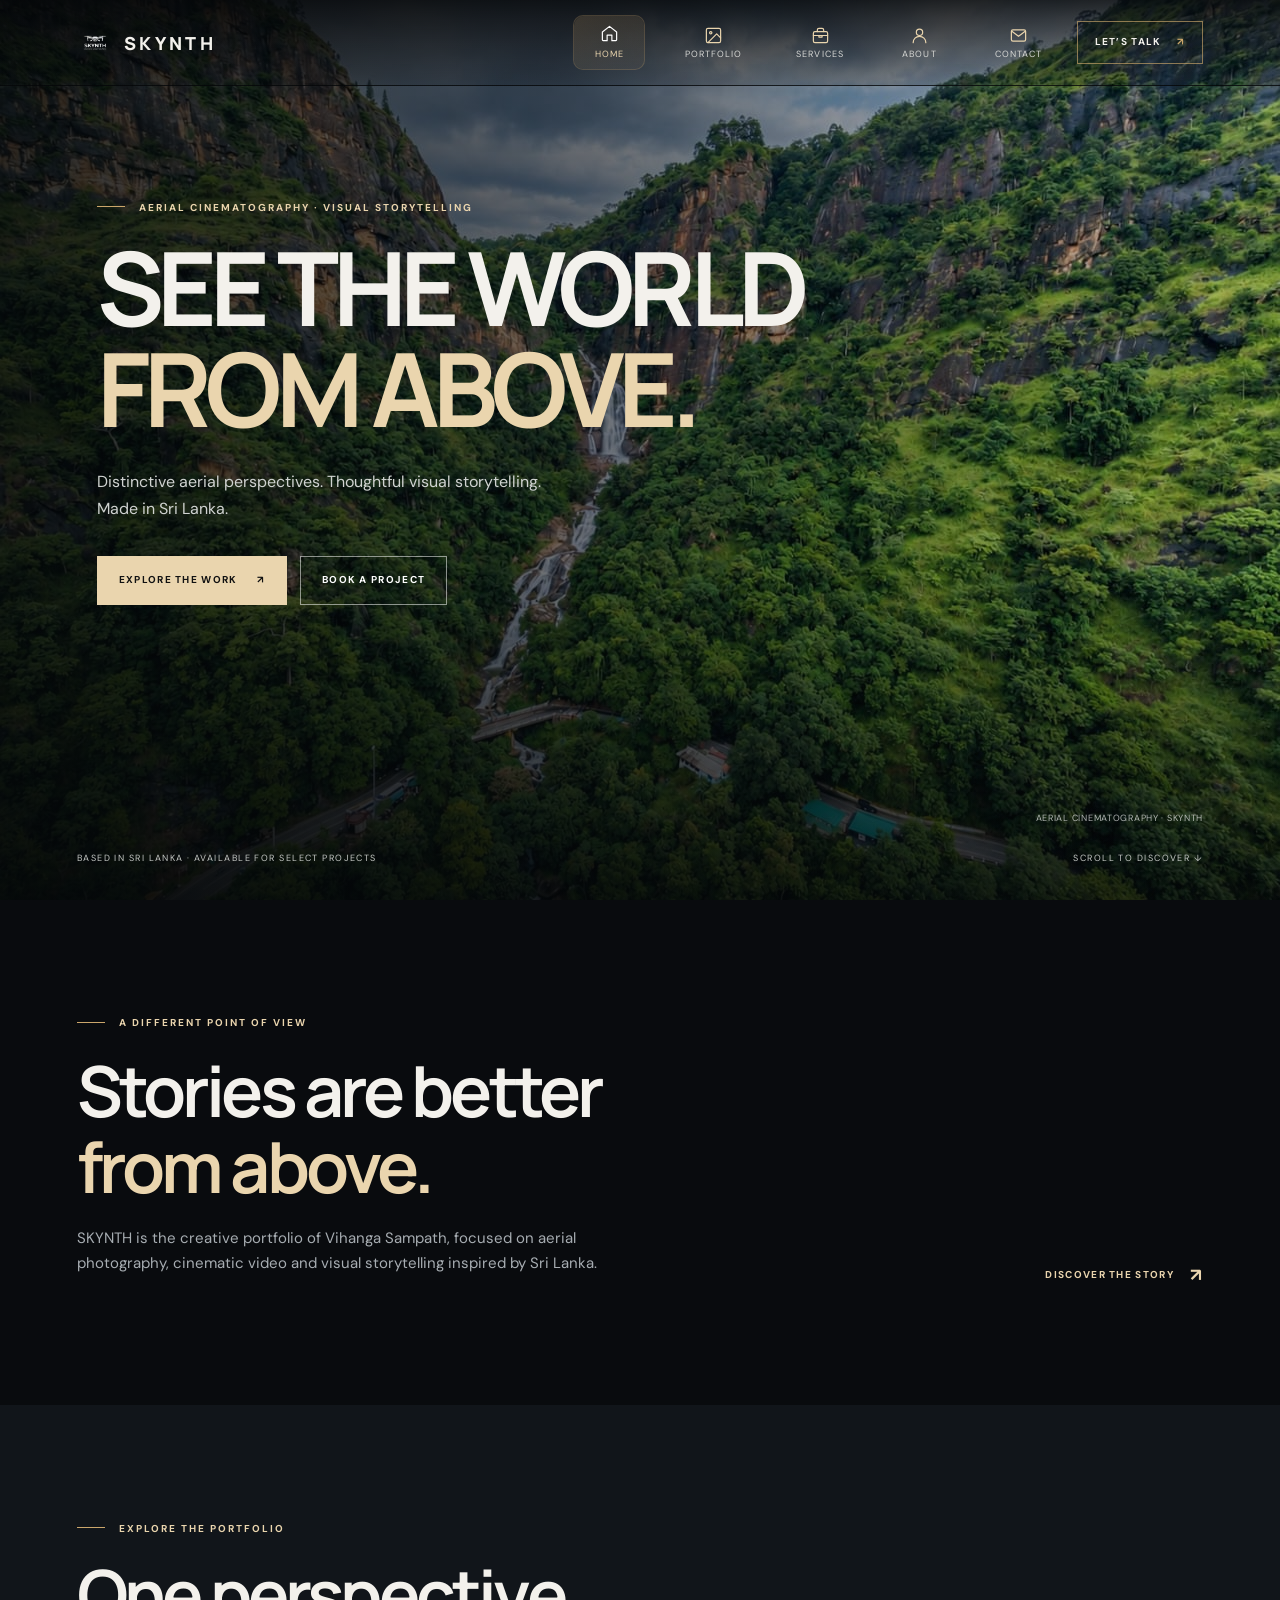
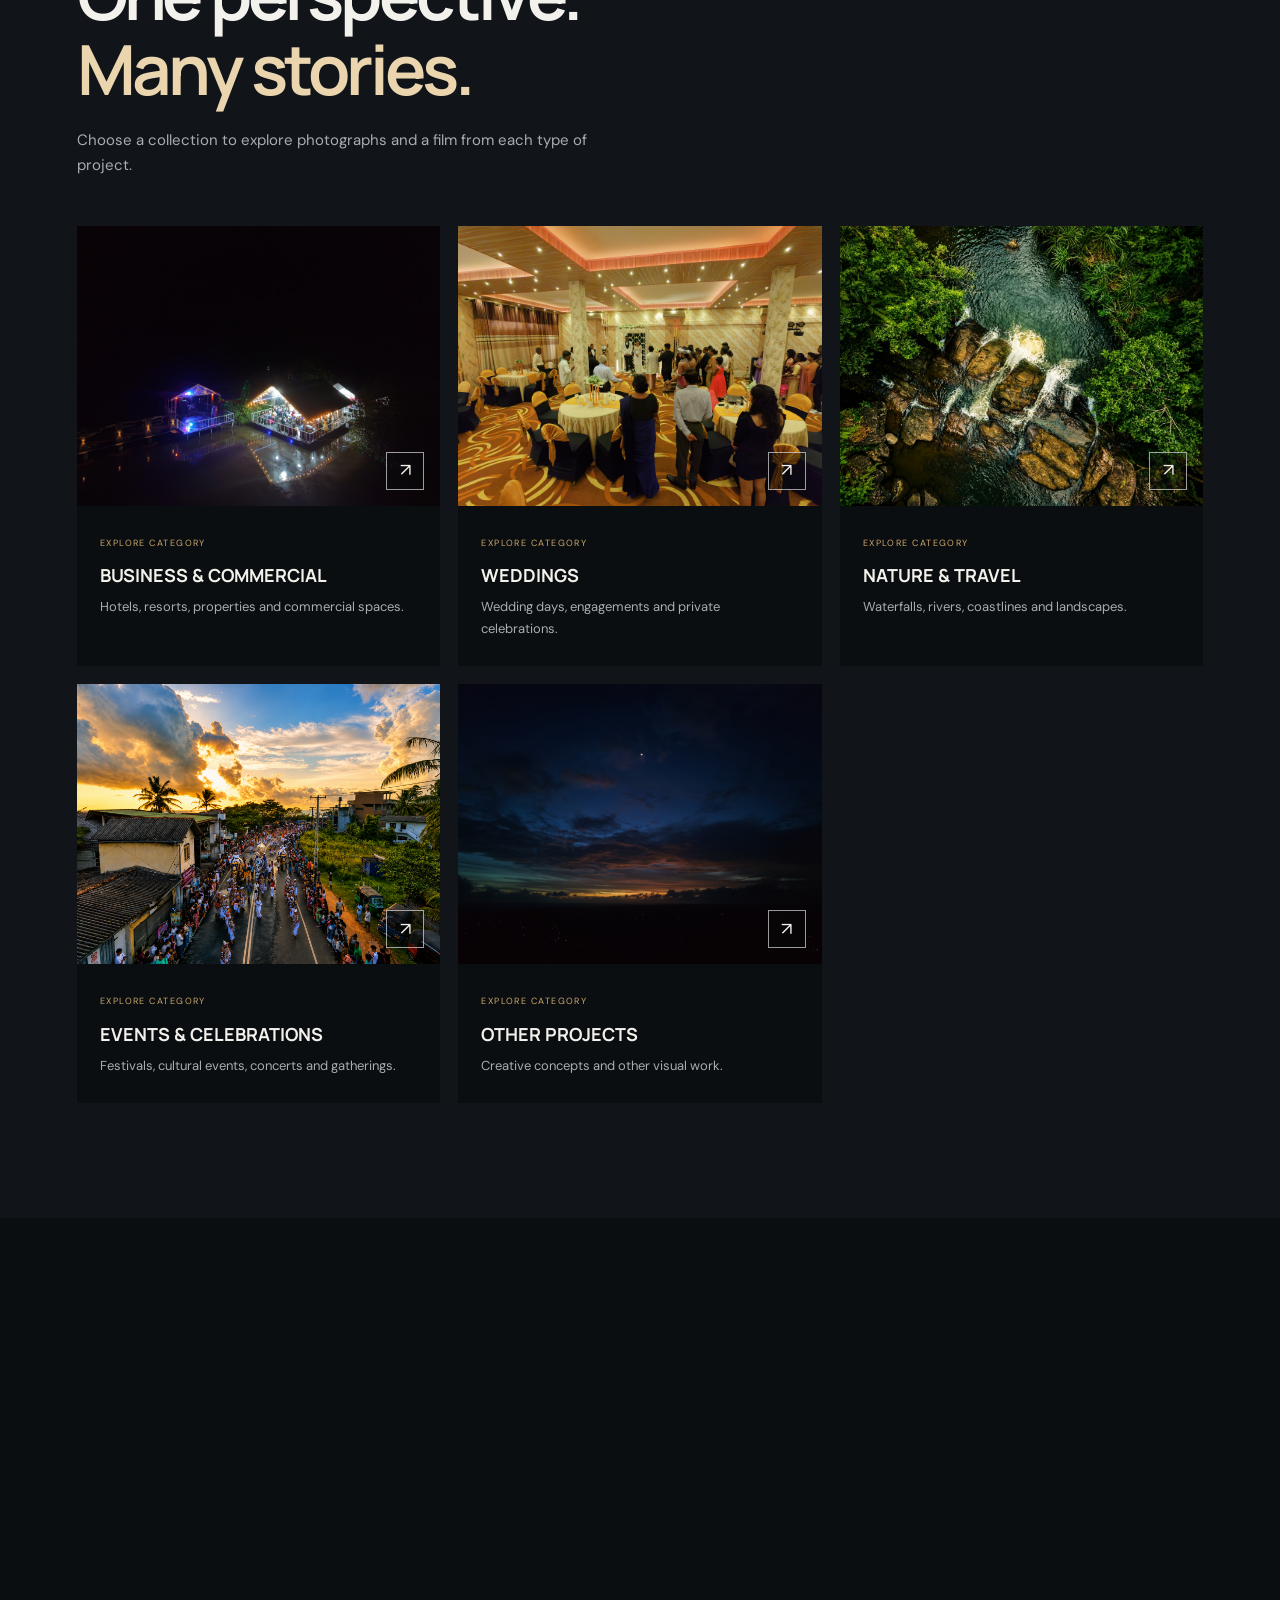
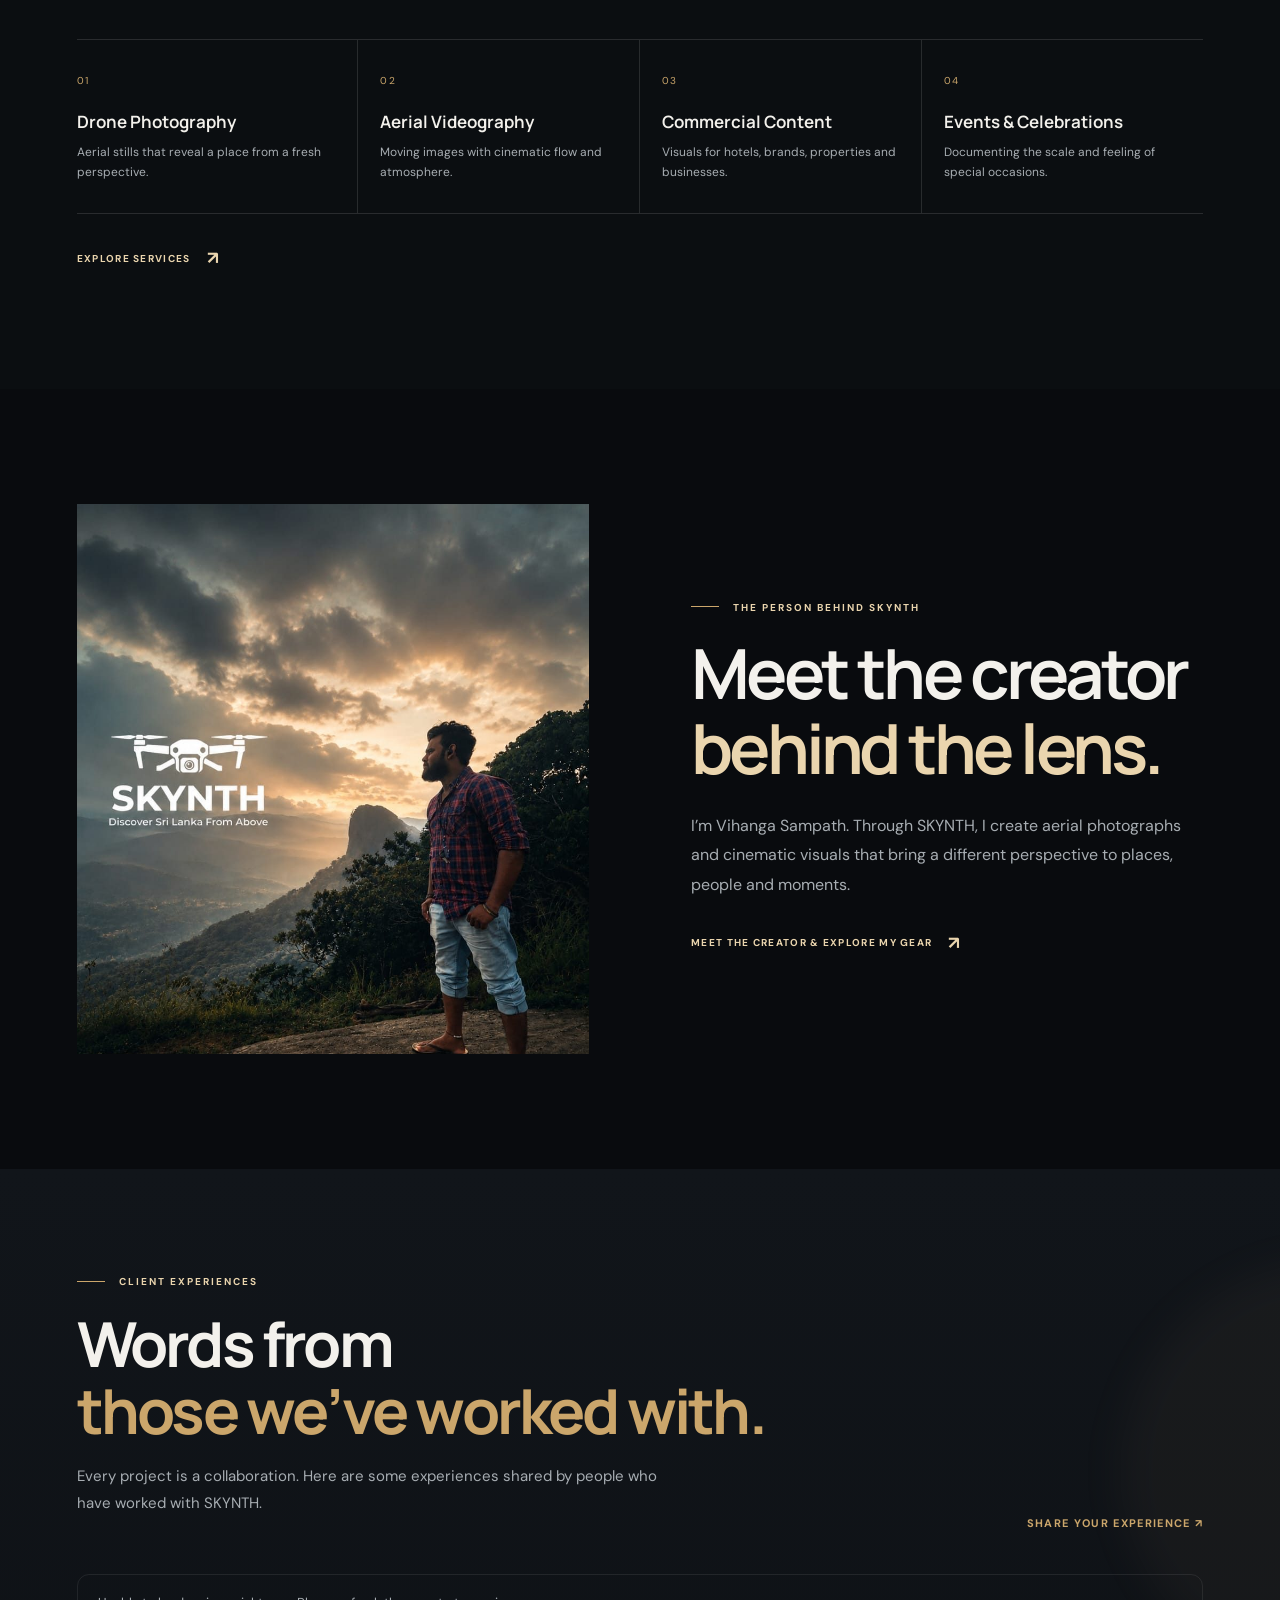
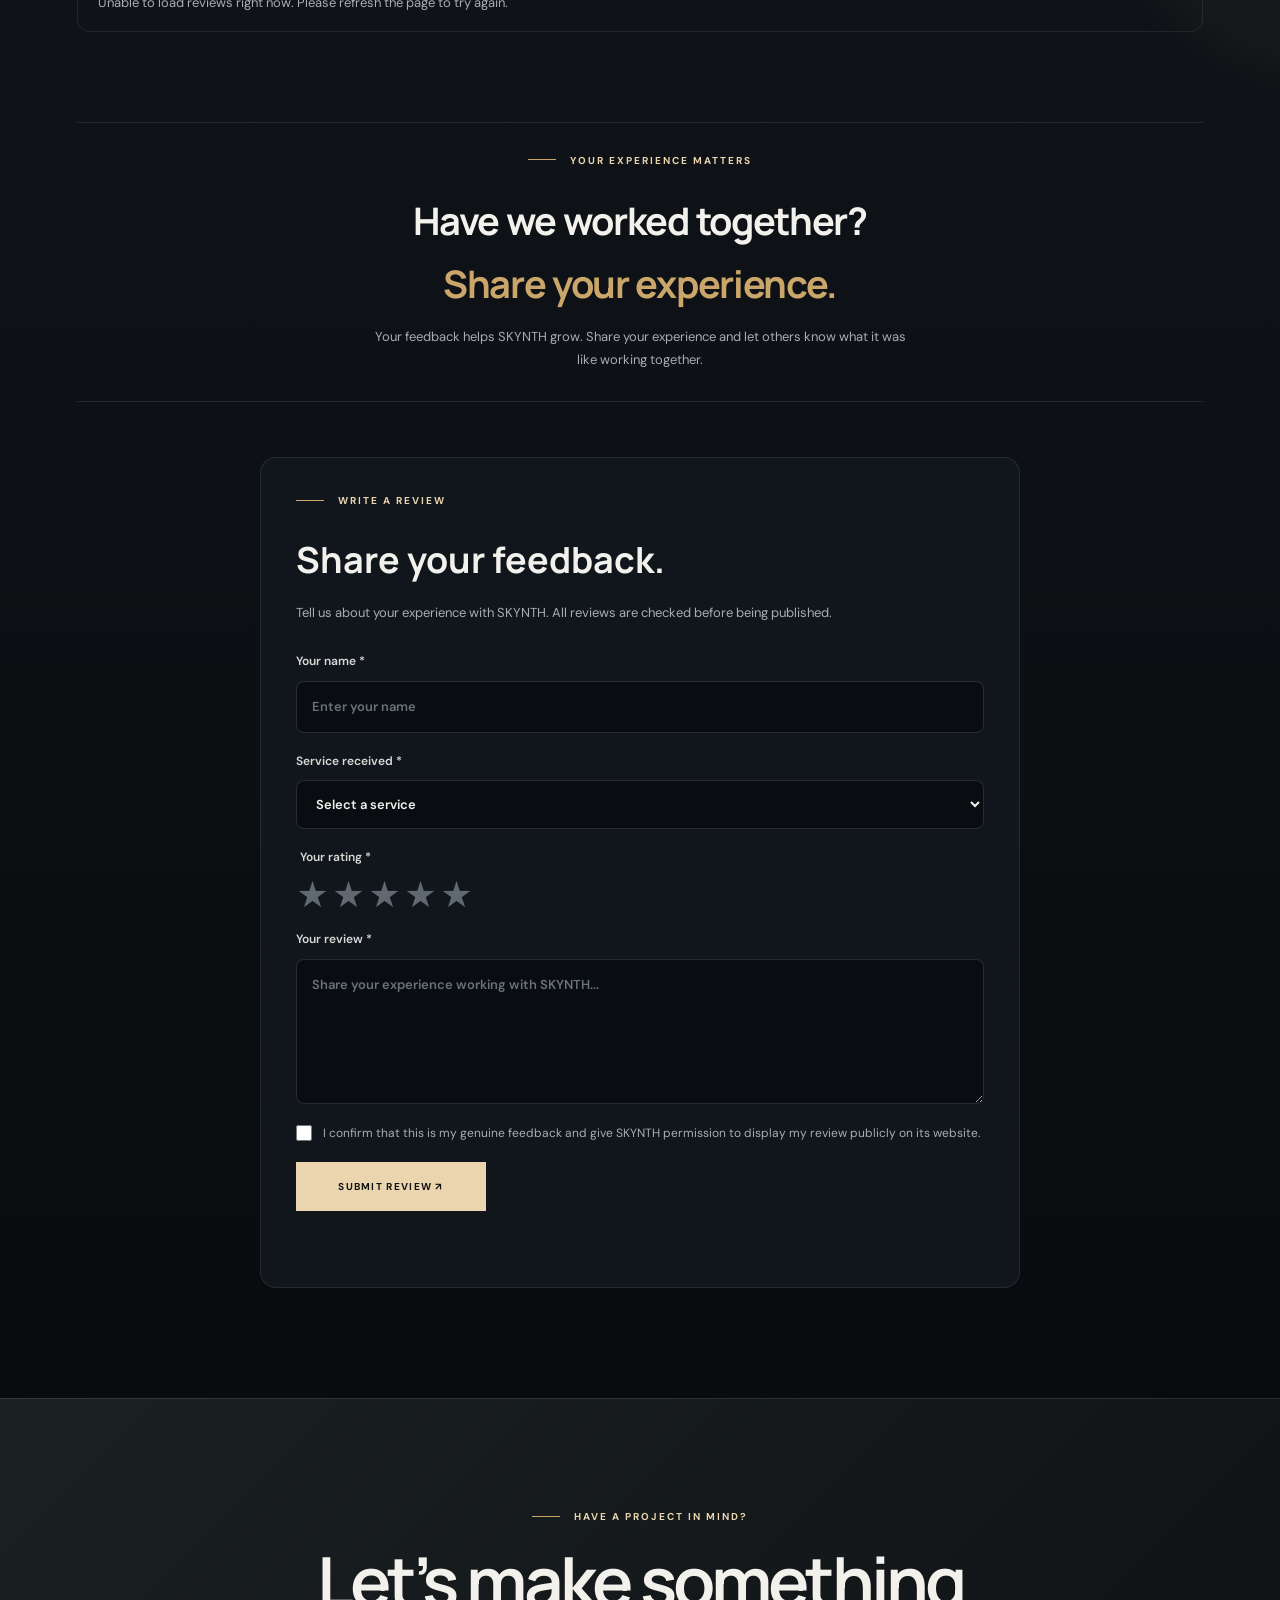
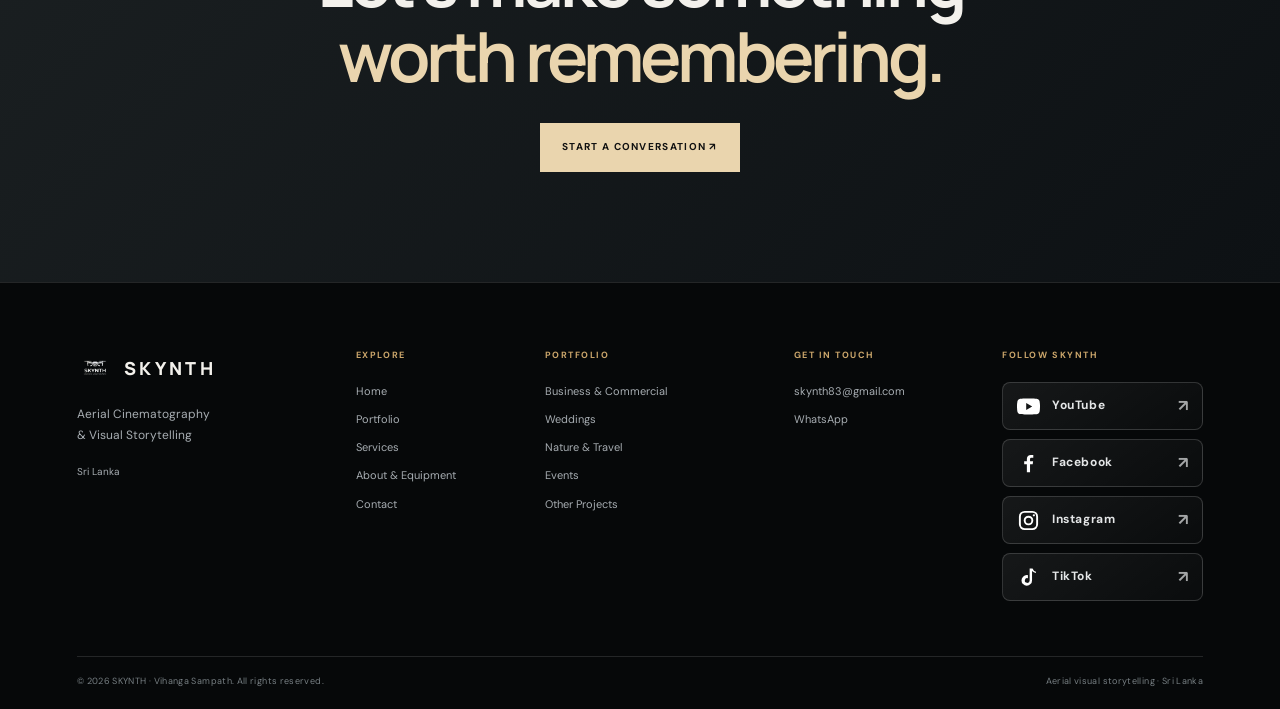
==== commit bb956056: "Update index.html Add dynamic SKYNTH client reviews section" ====
--- a/index.html
+++ b/index.html
@@ -1,148 +1,1004 @@
+
 <!doctype html>
 <html lang="en">
 <head>
   <meta charset="utf-8">
   <meta name="viewport" content="width=device-width,initial-scale=1">
+
   <title>SKYNTH | Aerial Cinematography &amp; Drone Photography in Sri Lanka</title>
+
   <meta name="description" content="Aerial cinematography, drone photography and visual storytelling by Vihanga Sampath in Sri Lanka.">
   <meta name="author" content="Vihanga Sampath | SKYNTH">
   <meta name="theme-color" content="#090b0e">
+
   <meta property="og:type" content="website">
   <meta property="og:site_name" content="SKYNTH">
   <meta property="og:title" content="SKYNTH | Aerial Cinematography &amp; Drone Photography in Sri Lanka">
   <meta property="og:description" content="Aerial cinematography, drone photography and visual storytelling by Vihanga Sampath in Sri Lanka.">
   <meta property="og:image" content="https://skynth.vercel.app/images/hero.jpg">
   <meta property="og:url" content="https://skynth.vercel.app/">
+
   <link rel="canonical" href="https://skynth.vercel.app/">
   <link rel="icon" href="images/logo.png">
+
   <link rel="preconnect" href="https://fonts.googleapis.com">
   <link rel="preconnect" href="https://fonts.gstatic.com" crossorigin>
+
   <link href="https://fonts.googleapis.com/css2?family=DM+Sans:wght@400;500;600;700&family=Manrope:wght@400;500;600;700;800&display=swap" rel="stylesheet">
+
   <link rel="stylesheet" href="assets/site.css">
+  <link rel="stylesheet" href="assets/reviews.css">
 </head>
+
 <body data-page="home">
+
+<!-- ==================================================
+     HEADER
+================================================== -->
+
 <header class="site-header" id="siteHeader">
-  <a class="brand" href="index.html" aria-label="SKYNTH home"><img src="images/logo.png" alt=""><span>SKYNTH</span></a>
+
+  <a class="brand" href="index.html" aria-label="SKYNTH home">
+    <img src="images/logo.png" alt="">
+    <span>SKYNTH</span>
+  </a>
+
   <nav class="desktop-nav" aria-label="Main navigation">
-    <a class="nav-item active" href="index.html"><span class="nav-icon"><svg viewBox="0 0 24 24" aria-hidden="true"><path d="m3 10 9-7 9 7v10a1 1 0 0 1-1 1h-5v-7H9v7H4a1 1 0 0 1-1-1z"/></svg></span><span class="nav-label">Home</span></a>
-    <a class="nav-item" href="portfolio.html"><span class="nav-icon"><svg viewBox="0 0 24 24" aria-hidden="true"><rect x="3" y="3" width="18" height="18" rx="2"/><circle cx="8.5" cy="8.5" r="1.5"/><path d="m21 15-5-5L5 21"/></svg></span><span class="nav-label">Portfolio</span></a>
-    <a class="nav-item" href="services.html"><span class="nav-icon"><svg viewBox="0 0 24 24" aria-hidden="true"><rect x="3" y="7" width="18" height="14" rx="2"/><path d="M8 7V5a2 2 0 0 1 2-2h4a2 2 0 0 1 2 2v2M3 12h18M10 12v2h4v-2"/></svg></span><span class="nav-label">Services</span></a>
-    <a class="nav-item" href="about.html"><span class="nav-icon"><svg viewBox="0 0 24 24" aria-hidden="true"><circle cx="12" cy="8" r="4"/><path d="M4 21a8 8 0 0 1 16 0"/></svg></span><span class="nav-label">About</span></a>
-    <a class="nav-item" href="contact.html"><span class="nav-icon"><svg viewBox="0 0 24 24" aria-hidden="true"><rect x="3" y="5" width="18" height="14" rx="2"/><path d="m4 7 8 6 8-6"/></svg></span><span class="nav-label">Contact</span></a>
+
+    <a class="nav-item active" href="index.html">
+      <span class="nav-icon">
+        <svg viewBox="0 0 24 24" aria-hidden="true">
+          <path d="m3 10 9-7 9 7v10a1 1 0 0 1-1 1h-5v-7H9v7H4a1 1 0 0 1-1-1z"/>
+        </svg>
+      </span>
+      <span class="nav-label">Home</span>
+    </a>
+
+    <a class="nav-item" href="portfolio.html">
+      <span class="nav-icon">
+        <svg viewBox="0 0 24 24" aria-hidden="true">
+          <rect x="3" y="3" width="18" height="18" rx="2"/>
+          <circle cx="8.5" cy="8.5" r="1.5"/>
+          <path d="m21 15-5-5L5 21"/>
+        </svg>
+      </span>
+      <span class="nav-label">Portfolio</span>
+    </a>
+
+    <a class="nav-item" href="services.html">
+      <span class="nav-icon">
+        <svg viewBox="0 0 24 24" aria-hidden="true">
+          <rect x="3" y="7" width="18" height="14" rx="2"/>
+          <path d="M8 7V5a2 2 0 0 1 2-2h4a2 2 0 0 1 2 2v2M3 12h18M10 12v2h4v-2"/>
+        </svg>
+      </span>
+      <span class="nav-label">Services</span>
+    </a>
+
+    <a class="nav-item" href="about.html">
+      <span class="nav-icon">
+        <svg viewBox="0 0 24 24" aria-hidden="true">
+          <circle cx="12" cy="8" r="4"/>
+          <path d="M4 21a8 8 0 0 1 16 0"/>
+        </svg>
+      </span>
+      <span class="nav-label">About</span>
+    </a>
+
+    <a class="nav-item" href="contact.html">
+      <span class="nav-icon">
+        <svg viewBox="0 0 24 24" aria-hidden="true">
+          <rect x="3" y="5" width="18" height="14" rx="2"/>
+          <path d="m4 7 8 6 8-6"/>
+        </svg>
+      </span>
+      <span class="nav-label">Contact</span>
+    </a>
+
   </nav>
-  <a class="header-cta" href="contact.html">LET’S TALK <span>↗</span></a>
-  <button class="menu-toggle" id="menuToggle" aria-label="Open navigation" aria-expanded="false"><i></i><i></i></button>
+
+  <a class="header-cta" href="contact.html">
+    LET’S TALK <span>↗</span>
+  </a>
+
+  <button class="menu-toggle" id="menuToggle" aria-label="Open navigation" aria-expanded="false">
+    <i></i>
+    <i></i>
+  </button>
+
 </header>
 
+
+<!-- ==================================================
+     MOBILE NAVIGATION
+================================================== -->
+
 <div class="mobile-nav" id="mobileNav">
-  <div class="mobile-nav-head"><span>SKYNTH / MENU</span><button id="menuClose" aria-label="Close navigation">×</button></div>
+
+  <div class="mobile-nav-head">
+    <span>SKYNTH / MENU</span>
+    <button id="menuClose" aria-label="Close navigation">×</button>
+  </div>
+
   <nav aria-label="Mobile navigation">
-    <a class="nav-item active" href="index.html"><span class="nav-icon"><svg viewBox="0 0 24 24" aria-hidden="true"><path d="m3 10 9-7 9 7v10a1 1 0 0 1-1 1h-5v-7H9v7H4a1 1 0 0 1-1-1z"/></svg></span><span class="nav-label">Home</span></a>
-    <a class="nav-item" href="portfolio.html"><span class="nav-icon"><svg viewBox="0 0 24 24" aria-hidden="true"><rect x="3" y="3" width="18" height="18" rx="2"/><circle cx="8.5" cy="8.5" r="1.5"/><path d="m21 15-5-5L5 21"/></svg></span><span class="nav-label">Portfolio</span></a>
-    <a class="nav-item" href="services.html"><span class="nav-icon"><svg viewBox="0 0 24 24" aria-hidden="true"><rect x="3" y="7" width="18" height="14" rx="2"/><path d="M8 7V5a2 2 0 0 1 2-2h4a2 2 0 0 1 2 2v2M3 12h18M10 12v2h4v-2"/></svg></span><span class="nav-label">Services</span></a>
-    <a class="nav-item" href="about.html"><span class="nav-icon"><svg viewBox="0 0 24 24" aria-hidden="true"><circle cx="12" cy="8" r="4"/><path d="M4 21a8 8 0 0 1 16 0"/></svg></span><span class="nav-label">About</span></a>
-    <a class="nav-item" href="contact.html"><span class="nav-icon"><svg viewBox="0 0 24 24" aria-hidden="true"><rect x="3" y="5" width="18" height="14" rx="2"/><path d="m4 7 8 6 8-6"/></svg></span><span class="nav-label">Contact</span></a>
+
+    <a class="nav-item active" href="index.html">
+      <span class="nav-icon">
+        <svg viewBox="0 0 24 24" aria-hidden="true">
+          <path d="m3 10 9-7 9 7v10a1 1 0 0 1-1 1h-5v-7H9v7H4a1 1 0 0 1-1-1z"/>
+        </svg>
+      </span>
+      <span class="nav-label">Home</span>
+    </a>
+
+    <a class="nav-item" href="portfolio.html">
+      <span class="nav-icon">
+        <svg viewBox="0 0 24 24" aria-hidden="true">
+          <rect x="3" y="3" width="18" height="18" rx="2"/>
+          <circle cx="8.5" cy="8.5" r="1.5"/>
+          <path d="m21 15-5-5L5 21"/>
+        </svg>
+      </span>
+      <span class="nav-label">Portfolio</span>
+    </a>
+
+    <a class="nav-item" href="services.html">
+      <span class="nav-icon">
+        <svg viewBox="0 0 24 24" aria-hidden="true">
+          <rect x="3" y="7" width="18" height="14" rx="2"/>
+          <path d="M8 7V5a2 2 0 0 1 2-2h4a2 2 0 0 1 2 2v2M3 12h18M10 12v2h4v-2"/>
+        </svg>
+      </span>
+      <span class="nav-label">Services</span>
+    </a>
+
+    <a class="nav-item" href="about.html">
+      <span class="nav-icon">
+        <svg viewBox="0 0 24 24" aria-hidden="true">
+          <circle cx="12" cy="8" r="4"/>
+          <path d="M4 21a8 8 0 0 1 16 0"/>
+        </svg>
+      </span>
+      <span class="nav-label">About</span>
+    </a>
+
+    <a class="nav-item" href="contact.html">
+      <span class="nav-icon">
+        <svg viewBox="0 0 24 24" aria-hidden="true">
+          <rect x="3" y="5" width="18" height="14" rx="2"/>
+          <path d="m4 7 8 6 8-6"/>
+        </svg>
+      </span>
+      <span class="nav-label">Contact</span>
+    </a>
+
   </nav>
-  <div class="mobile-contact"><a href="https://wa.me/94751581782" target="_blank" rel="noopener">WhatsApp SKYNTH ↗</a><a href="mailto:skynth83@gmail.com">skynth83@gmail.com</a></div>
+
+  <div class="mobile-contact">
+    <a href="https://wa.me/94751581782" target="_blank" rel="noopener">WhatsApp SKYNTH ↗</a>
+    <a href="mailto:skynth83@gmail.com">skynth83@gmail.com</a>
+  </div>
+
 </div>
 
+
+<!-- ==================================================
+     HOME HERO
+================================================== -->
+
 <section class="hero hero-home" style="background-image:url('images/hero.jpg')">
-  <video class="hero-video" id="heroVideo" autoplay muted loop playsinline preload="auto" aria-label="SKYNTH aerial cinematography hero video"><source src="media/hero-reel.mp4" type="video/mp4">Your browser does not support HTML video.</video>
+
+  <video class="hero-video" id="heroVideo" autoplay muted loop playsinline preload="auto" aria-label="SKYNTH aerial cinematography hero video">
+    <source src="media/hero-reel.mp4" type="video/mp4">
+    Your browser does not support HTML video.
+  </video>
+
   <div class="hero-shade"></div>
+
   <div class="hero-inner">
-    <p class="eyebrow"><span></span>AERIAL CINEMATOGRAPHY · VISUAL STORYTELLING</p>
-    <h1>SEE THE WORLD<br><em>FROM ABOVE.</em></h1>
-    <p class="hero-copy">Distinctive aerial perspectives. Thoughtful visual storytelling. Made in Sri Lanka.</p>
-    <div class="hero-actions"><a class="button button-light" href="portfolio.html">EXPLORE THE WORK <span>↗</span></a><a class="button button-ghost" href="contact.html">BOOK A PROJECT</a></div>
+
+    <p class="eyebrow">
+      <span></span>
+      AERIAL CINEMATOGRAPHY · VISUAL STORYTELLING
+    </p>
+
+    <h1>
+      SEE THE WORLD<br>
+      <em>FROM ABOVE.</em>
+    </h1>
+
+    <p class="hero-copy">
+      Distinctive aerial perspectives.
+      Thoughtful visual storytelling.
+      Made in Sri Lanka.
+    </p>
+
+    <div class="hero-actions">
+      <a class="button button-light" href="portfolio.html">
+        EXPLORE THE WORK <span>↗</span>
+      </a>
+
+      <a class="button button-ghost" href="contact.html">
+        BOOK A PROJECT
+      </a>
+    </div>
+
   </div>
-  <div class="hero-foot"><span>BASED IN SRI LANKA · AVAILABLE FOR SELECT PROJECTS</span><span class="scroll-cue">SCROLL TO DISCOVER ↓</span></div>
+
+  <div class="hero-foot">
+    <span>BASED IN SRI LANKA · AVAILABLE FOR SELECT PROJECTS</span>
+    <span class="scroll-cue">SCROLL TO DISCOVER ↓</span>
+  </div>
+
   <span class="hero-video-note">AERIAL CINEMATOGRAPHY · SKYNTH</span>
+
 </section>
 
+
 <main>
+
+  <!-- ==================================================
+       INTRODUCTION
+  ================================================== -->
+
   <section class="intro-band section-pad">
-    <div class="section-heading reveal"><p class="eyebrow"><span></span>A DIFFERENT POINT OF VIEW</p><h2>Stories are better<br><em>from above.</em></h2><p class="section-copy">SKYNTH is the creative portfolio of Vihanga Sampath, focused on aerial photography, cinematic video and visual storytelling inspired by Sri Lanka.</p></div>
-    <a class="text-arrow" href="about.html">DISCOVER THE STORY <span>↗</span></a>
+
+    <div class="section-heading reveal">
+
+      <p class="eyebrow">
+        <span></span>
+        A DIFFERENT POINT OF VIEW
+      </p>
+
+      <h2>
+        Stories are better<br>
+        <em>from above.</em>
+      </h2>
+
+      <p class="section-copy">
+        SKYNTH is the creative portfolio of Vihanga Sampath,
+        focused on aerial photography, cinematic video
+        and visual storytelling inspired by Sri Lanka.
+      </p>
+
+    </div>
+
+    <a class="text-arrow" href="about.html">
+      DISCOVER THE STORY <span>↗</span>
+    </a>
+
   </section>
 
+
+  <!-- ==================================================
+       PORTFOLIO CATEGORIES
+  ================================================== -->
+
   <section class="section-pad category-section home-categories">
-    <div class="section-heading reveal"><p class="eyebrow"><span></span>EXPLORE THE PORTFOLIO</p><h2>One perspective.<br><em>Many stories.</em></h2><p class="section-copy">Choose a collection to explore photographs and a film from each type of project.</p></div>
+
+    <div class="section-heading reveal">
+
+      <p class="eyebrow">
+        <span></span>
+        EXPLORE THE PORTFOLIO
+      </p>
+
+      <h2>
+        One perspective.<br>
+        <em>Many stories.</em>
+      </h2>
+
+      <p class="section-copy">
+        Choose a collection to explore photographs
+        and a film from each type of project.
+      </p>
+
+    </div>
+
+
     <div class="category-grid">
-      <a class="category-card reveal" href="portfolio.html#business"><div class="category-image"><img src="images/home-business.jpg" alt="BUSINESS &amp; COMMERCIAL" loading="lazy" data-upload-placeholder="home-business.jpg"><span class="category-arrow">↗</span></div><div class="category-info"><span>EXPLORE CATEGORY</span><h3>BUSINESS &amp; COMMERCIAL</h3><p>Hotels, resorts, properties and commercial spaces.</p></div></a>
-      <a class="category-card reveal" href="portfolio.html#weddings"><div class="category-image"><img src="images/home-weddings.jpg" alt="WEDDINGS" loading="lazy" data-upload-placeholder="home-weddings.jpg"><span class="category-arrow">↗</span></div><div class="category-info"><span>EXPLORE CATEGORY</span><h3>WEDDINGS</h3><p>Wedding days, engagements and private celebrations.</p></div></a>
-      <a class="category-card reveal" href="portfolio.html#nature"><div class="category-image"><img src="images/home-nature.jpg" alt="NATURE &amp; TRAVEL" loading="lazy" data-upload-placeholder="home-nature.jpg"><span class="category-arrow">↗</span></div><div class="category-info"><span>EXPLORE CATEGORY</span><h3>NATURE &amp; TRAVEL</h3><p>Waterfalls, rivers, coastlines and landscapes.</p></div></a>
-      <a class="category-card reveal" href="portfolio.html#events"><div class="category-image"><img src="images/home-events.jpg" alt="EVENTS &amp; CELEBRATIONS" loading="lazy" data-upload-placeholder="home-events.jpg"><span class="category-arrow">↗</span></div><div class="category-info"><span>EXPLORE CATEGORY</span><h3>EVENTS &amp; CELEBRATIONS</h3><p>Festivals, cultural events, concerts and gatherings.</p></div></a>
-      <a class="category-card reveal" href="portfolio.html#other"><div class="category-image"><img src="images/home-other.jpg" alt="OTHER PROJECTS" loading="lazy" data-upload-placeholder="home-other.jpg"><span class="category-arrow">↗</span></div><div class="category-info"><span>EXPLORE CATEGORY</span><h3>OTHER PROJECTS</h3><p>Creative concepts and other visual work.</p></div></a>
-    </div>
+
+      <a class="category-card reveal" href="portfolio.html#business">
+
+        <div class="category-image">
+          <img src="images/home-business.jpg" alt="BUSINESS &amp; COMMERCIAL" loading="lazy" data-upload-placeholder="home-business.jpg">
+          <span class="category-arrow">↗</span>
+        </div>
+
+        <div class="category-info">
+          <span>EXPLORE CATEGORY</span>
+          <h3>BUSINESS &amp; COMMERCIAL</h3>
+          <p>Hotels, resorts, properties and commercial spaces.</p>
+        </div>
+
+      </a>
+
+
+      <a class="category-card reveal" href="portfolio.html#weddings">
+
+        <div class="category-image">
+          <img src="images/home-weddings.jpg" alt="WEDDINGS" loading="lazy" data-upload-placeholder="home-weddings.jpg">
+          <span class="category-arrow">↗</span>
+        </div>
+
+        <div class="category-info">
+          <span>EXPLORE CATEGORY</span>
+          <h3>WEDDINGS</h3>
+          <p>Wedding days, engagements and private celebrations.</p>
+        </div>
+
+      </a>
+
+
+      <a class="category-card reveal" href="portfolio.html#nature">
+
+        <div class="category-image">
+          <img src="images/home-nature.jpg" alt="NATURE &amp; TRAVEL" loading="lazy" data-upload-placeholder="home-nature.jpg">
+          <span class="category-arrow">↗</span>
+        </div>
+
+        <div class="category-info">
+          <span>EXPLORE CATEGORY</span>
+          <h3>NATURE &amp; TRAVEL</h3>
+          <p>Waterfalls, rivers, coastlines and landscapes.</p>
+        </div>
+
+      </a>
+
+
+      <a class="category-card reveal" href="portfolio.html#events">
+
+        <div class="category-image">
+          <img src="images/home-events.jpg" alt="EVENTS &amp; CELEBRATIONS" loading="lazy" data-upload-placeholder="home-events.jpg">
+          <span class="category-arrow">↗</span>
+        </div>
+
+        <div class="category-info">
+          <span>EXPLORE CATEGORY</span>
+          <h3>EVENTS &amp; CELEBRATIONS</h3>
+          <p>Festivals, cultural events, concerts and gatherings.</p>
+        </div>
+
+      </a>
+
+
+      <a class="category-card reveal" href="portfolio.html#other">
+
+        <div class="category-image">
+          <img src="images/home-other.jpg" alt="OTHER PROJECTS" loading="lazy" data-upload-placeholder="home-other.jpg">
+          <span class="category-arrow">↗</span>
+        </div>
+
+        <div class="category-info">
+          <span>EXPLORE CATEGORY</span>
+          <h3>OTHER PROJECTS</h3>
+          <p>Creative concepts and other visual work.</p>
+        </div>
+
+      </a>
+
+    </div>
+
   </section>
 
+
+  <!-- ==================================================
+       SERVICES PREVIEW
+  ================================================== -->
+
   <section class="services-preview section-pad">
-    <div class="section-heading reveal"><p class="eyebrow"><span></span>HOW I CAN HELP</p><h2>Visual content for<br><em>your next idea.</em></h2><p class="section-copy">From a single aerial photograph to a complete visual story, let’s shape the right approach for your project.</p></div>
-    <div class="service-mini-grid"><article><span>01</span><h3>Drone Photography</h3><p>Aerial stills that reveal a place from a fresh perspective.</p></article><article><span>02</span><h3>Aerial Videography</h3><p>Moving images with cinematic flow and atmosphere.</p></article><article><span>03</span><h3>Commercial Content</h3><p>Visuals for hotels, brands, properties and businesses.</p></article><article><span>04</span><h3>Events &amp; Celebrations</h3><p>Documenting the scale and feeling of special occasions.</p></article></div>
-    <a class="text-arrow" href="services.html">EXPLORE SERVICES <span>↗</span></a>
+
+    <div class="section-heading reveal">
+
+      <p class="eyebrow">
+        <span></span>
+        HOW I CAN HELP
+      </p>
+
+      <h2>
+        Visual content for<br>
+        <em>your next idea.</em>
+      </h2>
+
+      <p class="section-copy">
+        From a single aerial photograph to a complete
+        visual story, let’s shape the right approach
+        for your project.
+      </p>
+
+    </div>
+
+
+    <div class="service-mini-grid">
+
+      <article>
+        <span>01</span>
+        <h3>Drone Photography</h3>
+        <p>Aerial stills that reveal a place from a fresh perspective.</p>
+      </article>
+
+      <article>
+        <span>02</span>
+        <h3>Aerial Videography</h3>
+        <p>Moving images with cinematic flow and atmosphere.</p>
+      </article>
+
+      <article>
+        <span>03</span>
+        <h3>Commercial Content</h3>
+        <p>Visuals for hotels, brands, properties and businesses.</p>
+      </article>
+
+      <article>
+        <span>04</span>
+        <h3>Events &amp; Celebrations</h3>
+        <p>Documenting the scale and feeling of special occasions.</p>
+      </article>
+
+    </div>
+
+    <a class="text-arrow" href="services.html">
+      EXPLORE SERVICES <span>↗</span>
+    </a>
+
   </section>
 
+
+  <!-- ==================================================
+       FOUNDER INTRODUCTION
+  ================================================== -->
+
   <section class="founder-teaser section-pad">
-    <div class="founder-photo"><img src="images/about.jpg" alt="Vihanga Sampath, creator behind SKYNTH" loading="lazy"></div>
-    <div class="founder-copy"><p class="eyebrow"><span></span>THE PERSON BEHIND SKYNTH</p><h2>Meet the creator<br><em>behind the lens.</em></h2><p>I’m Vihanga Sampath. Through SKYNTH, I create aerial photographs and cinematic visuals that bring a different perspective to places, people and moments.</p><a class="text-arrow" href="about.html">MEET THE CREATOR &amp; EXPLORE MY GEAR <span>↗</span></a></div>
+
+    <div class="founder-photo">
+      <img src="images/about.jpg" alt="Vihanga Sampath, creator behind SKYNTH" loading="lazy">
+    </div>
+
+    <div class="founder-copy">
+
+      <p class="eyebrow">
+        <span></span>
+        THE PERSON BEHIND SKYNTH
+      </p>
+
+      <h2>
+        Meet the creator<br>
+        <em>behind the lens.</em>
+      </h2>
+
+      <p>
+        I’m Vihanga Sampath. Through SKYNTH,
+        I create aerial photographs and cinematic
+        visuals that bring a different perspective
+        to places, people and moments.
+      </p>
+
+      <a class="text-arrow" href="about.html">
+        MEET THE CREATOR &amp; EXPLORE MY GEAR <span>↗</span>
+      </a>
+
+    </div>
+
   </section>
 
-  <section class="cta-band"><p class="eyebrow"><span></span>HAVE A PROJECT IN MIND?</p><h2>Let’s make something<br><em>worth remembering.</em></h2><a class="button button-light" href="contact.html">START A CONVERSATION ↗</a></section>
+
+  <!-- ==================================================
+       SKYNTH CLIENT REVIEWS
+       Approved reviews load from Google Sheets.
+  ================================================== -->
+
+  <section class="skynth-reviews section-pad" id="skynthReviews">
+
+    <div class="skynth-reviews-inner">
+
+      <!-- REVIEWS HEADING -->
+
+      <div class="skynth-reviews-header">
+
+        <div class="skynth-reviews-heading">
+
+          <p class="eyebrow">
+            <span></span>
+            CLIENT EXPERIENCES
+          </p>
+
+          <h2>
+            Words from<br>
+            <em>those we’ve worked with.</em>
+          </h2>
+
+          <p>
+            Every project is a collaboration.
+            Here are some experiences shared by people
+            who have worked with SKYNTH.
+          </p>
+
+        </div>
+
+        <a class="skynth-reviews-link" href="#skynthReviewFormSection">
+          SHARE YOUR EXPERIENCE ↗
+        </a>
+
+      </div>
+
+
+      <!-- REVIEW LOADING / EMPTY MESSAGE -->
+
+      <div
+        class="skynth-reviews-status"
+        data-reviews-status
+        role="status"
+        aria-live="polite"
+      >
+        Loading client reviews...
+      </div>
+
+
+      <!-- APPROVED REVIEWS APPEAR HERE -->
+
+      <div
+        class="skynth-reviews-grid"
+        data-reviews-list
+        aria-label="Client reviews"
+      ></div>
+
+
+      <!-- REVIEW INVITATION -->
+
+      <div class="skynth-review-invite">
+
+        <p class="eyebrow">
+          <span></span>
+          YOUR EXPERIENCE MATTERS
+        </p>
+
+        <h3>
+          Have we worked together?<br>
+          <em>Share your experience.</em>
+        </h3>
+
+        <p>
+          Your feedback helps SKYNTH grow.
+          Share your experience and let others know
+          what it was like working together.
+        </p>
+
+      </div>
+
+
+      <!-- CUSTOMER REVIEW FORM CONTAINER -->
+
+      <div
+        class="skynth-review-form-wrap"
+        id="skynthReviewFormSection"
+      >
+
+        <div class="skynth-review-form-heading">
+
+          <p class="eyebrow">
+            <span></span>
+            WRITE A REVIEW
+          </p>
+
+          <h3>Share your feedback.</h3>
+
+          <p>
+            Tell us about your experience with SKYNTH.
+            All reviews are checked before being published.
+          </p>
+
+        </div>
+
+
+        <!-- REVIEW FORM -->
+
+        <form
+          class="skynth-review-form"
+          id="skynthReviewForm"
+        >
+
+          <!-- CUSTOMER NAME -->
+
+          <label for="skReviewName">
+            Your name *
+
+            <input
+              type="text"
+              id="skReviewName"
+              name="name"
+              placeholder="Enter your name"
+              minlength="2"
+              maxlength="60"
+              autocomplete="name"
+              required
+            >
+          </label>
+
+
+          <!-- SERVICE RECEIVED -->
+
+          <label for="skReviewService">
+            Service received *
+
+            <select
+              id="skReviewService"
+              name="service"
+              required
+            >
+
+              <option value="">Select a service</option>
+
+              <option value="Drone Photography">
+                Drone Photography
+              </option>
+
+              <option value="Aerial Videography">
+                Aerial Videography
+              </option>
+
+              <option value="Business &amp; Commercial">
+                Business &amp; Commercial
+              </option>
+
+              <option value="Weddings">
+                Weddings
+              </option>
+
+              <option value="Nature &amp; Travel">
+                Nature &amp; Travel
+              </option>
+
+              <option value="Events &amp; Celebrations">
+                Events &amp; Celebrations
+              </option>
+
+              <option value="Other Creative Project">
+                Other Creative Project
+              </option>
+
+            </select>
+          </label>
+
+
+          <!-- STAR RATING -->
+
+          <fieldset class="skynth-review-rating">
+
+            <legend>Your rating *</legend>
+
+            <div class="skynth-rating-options">
+
+              <label class="skynth-rating-option">
+                <input
+                  type="radio"
+                  name="rating"
+                  value="1"
+                  aria-label="1 star"
+                  required
+                >
+                <span aria-hidden="true">★</span>
+              </label>
+
+              <label class="skynth-rating-option">
+                <input
+                  type="radio"
+                  name="rating"
+                  value="2"
+                  aria-label="2 stars"
+                >
+                <span aria-hidden="true">★</span>
+              </label>
+
+              <label class="skynth-rating-option">
+                <input
+                  type="radio"
+                  name="rating"
+                  value="3"
+                  aria-label="3 stars"
+                >
+                <span aria-hidden="true">★</span>
+              </label>
+
+              <label class="skynth-rating-option">
+                <input
+                  type="radio"
+                  name="rating"
+                  value="4"
+                  aria-label="4 stars"
+                >
+                <span aria-hidden="true">★</span>
+              </label>
+
+              <label class="skynth-rating-option">
+                <input
+                  type="radio"
+                  name="rating"
+                  value="5"
+                  aria-label="5 stars"
+                >
+                <span aria-hidden="true">★</span>
+              </label>
+
+            </div>
+
+          </fieldset>
+
+
+          <!-- REVIEW MESSAGE -->
+
+          <label for="skReviewText">
+            Your review *
+
+            <textarea
+              id="skReviewText"
+              name="review"
+              placeholder="Share your experience working with SKYNTH..."
+              minlength="10"
+              maxlength="1000"
+              required
+            ></textarea>
+          </label>
+
+
+          <!-- PUBLICATION CONSENT -->
+
+          <label class="skynth-review-consent">
+
+            <input
+              type="checkbox"
+              name="consent"
+              value="true"
+              required
+            >
+
+            <span>
+              I confirm that this is my genuine feedback
+              and give SKYNTH permission to display my
+              review publicly on its website.
+            </span>
+
+          </label>
+
+
+          <!-- HONEYPOT SPAM PROTECTION -->
+
+          <div class="skynth-review-honeypot" aria-hidden="true">
+
+            <label for="skReviewWebsite">
+              Leave this field empty
+
+              <input
+                type="text"
+                id="skReviewWebsite"
+                name="website"
+                tabindex="-1"
+                autocomplete="off"
+              >
+            </label>
+
+          </div>
+
+
+          <!-- SUBMIT BUTTON -->
+
+          <button
+            class="button button-light skynth-review-submit"
+            type="submit"
+            data-review-submit
+          >
+            SUBMIT REVIEW ↗
+          </button>
+
+
+          <!-- FORM STATUS -->
+
+          <p
+            class="skynth-review-form-status"
+            data-review-form-status
+            role="status"
+            aria-live="polite"
+          ></p>
+
+        </form>
+
+      </div>
+
+    </div>
+
+  </section>
+
+
+  <!-- ==================================================
+       CONTACT CTA
+  ================================================== -->
+
+  <section class="cta-band">
+
+    <p class="eyebrow">
+      <span></span>
+      HAVE A PROJECT IN MIND?
+    </p>
+
+    <h2>
+      Let’s make something<br>
+      <em>worth remembering.</em>
+    </h2>
+
+    <a class="button button-light" href="contact.html">
+      START A CONVERSATION ↗
+    </a>
+
+  </section>
+
 </main>
 
-<div class="lightbox" id="imageLightbox" aria-hidden="true"><button class="lightbox-close" id="lightboxClose" aria-label="Close image">×</button><figure><img id="lightboxImage" src="" alt=""><figcaption id="lightboxCaption"></figcaption></figure></div>
+
+<!-- ==================================================
+     LIGHTBOX
+================================================== -->
+
+<div class="lightbox" id="imageLightbox" aria-hidden="true">
+
+  <button class="lightbox-close" id="lightboxClose" aria-label="Close image">
+    ×
+  </button>
+
+  <figure>
+    <img id="lightboxImage" src="" alt="">
+    <figcaption id="lightboxCaption"></figcaption>
+  </figure>
+
+</div>
+
+
+<!-- ==================================================
+     FOOTER
+================================================== -->
 
 <footer class="footer">
+
   <div class="footer-top">
-    <div class="footer-brand"><a class="brand" href="index.html"><img src="images/logo.png" alt="SKYNTH logo"><span>SKYNTH</span></a><p>Aerial Cinematography<br>&amp; Visual Storytelling</p><small>Sri Lanka</small></div>
-    <div class="footer-col"><b>EXPLORE</b><a href="index.html">Home</a><a href="portfolio.html">Portfolio</a><a href="services.html">Services</a><a href="about.html">About &amp; Equipment</a><a href="contact.html">Contact</a></div>
-    <div class="footer-col"><b>PORTFOLIO</b><a href="portfolio.html#business">Business &amp; Commercial</a><a href="portfolio.html#weddings">Weddings</a><a href="portfolio.html#nature">Nature &amp; Travel</a><a href="portfolio.html#events">Events</a><a href="portfolio.html#other">Other Projects</a></div>
-    <div class="footer-col"><b>GET IN TOUCH</b><a href="mailto:skynth83@gmail.com">skynth83@gmail.com</a><a href="https://wa.me/94751581782" target="_blank" rel="noopener">WhatsApp</a></div>
+
+    <div class="footer-brand">
+
+      <a class="brand" href="index.html">
+        <img src="images/logo.png" alt="SKYNTH logo">
+        <span>SKYNTH</span>
+      </a>
+
+      <p>
+        Aerial Cinematography<br>
+        &amp; Visual Storytelling
+      </p>
+
+      <small>Sri Lanka</small>
+
+    </div>
+
+
+    <div class="footer-col">
+
+      <b>EXPLORE</b>
+
+      <a href="index.html">Home</a>
+      <a href="portfolio.html">Portfolio</a>
+      <a href="services.html">Services</a>
+      <a href="about.html">About &amp; Equipment</a>
+      <a href="contact.html">Contact</a>
+
+    </div>
+
+
+    <div class="footer-col">
+
+      <b>PORTFOLIO</b>
+
+      <a href="portfolio.html#business">Business &amp; Commercial</a>
+      <a href="portfolio.html#weddings">Weddings</a>
+      <a href="portfolio.html#nature">Nature &amp; Travel</a>
+      <a href="portfolio.html#events">Events</a>
+      <a href="portfolio.html#other">Other Projects</a>
+
+    </div>
+
+
+    <div class="footer-col">
+
+      <b>GET IN TOUCH</b>
+
+      <a href="mailto:skynth83@gmail.com">
+        skynth83@gmail.com
+      </a>
+
+      <a href="https://wa.me/94751581782" target="_blank" rel="noopener">
+        WhatsApp
+      </a>
+
+    </div>
+
 
     <div class="footer-social">
+
       <b>FOLLOW SKYNTH</b>
+
       <div class="social-links" aria-label="SKYNTH social media links">
-        <a class="social-link social-link--youtube"
-           href="https://www.youtube.com/@Skynth-z4w"
-           target="_blank"
-           rel="noopener noreferrer"
-           aria-label="Follow SKYNTH on YouTube">
+
+        <a
+          class="social-link social-link--youtube"
+          href="https://www.youtube.com/@Skynth-z4w"
+          target="_blank"
+          rel="noopener noreferrer"
+          aria-label="Follow SKYNTH on YouTube"
+        >
           <span>YouTube</span>
           <span class="social-link-arrow" aria-hidden="true">↗</span>
         </a>
 
-        <a class="social-link social-link--facebook"
-           href="https://www.facebook.com/profile.php?id=100089301937605&amp;mibextid=ZbWKwL"
-           target="_blank"
-           rel="noopener noreferrer"
-           aria-label="Follow SKYNTH on Facebook">
+
+        <a
+          class="social-link social-link--facebook"
+          href="https://www.facebook.com/profile.php?id=100089301937605&amp;mibextid=ZbWKwL"
+          target="_blank"
+          rel="noopener noreferrer"
+          aria-label="Follow SKYNTH on Facebook"
+        >
           <span>Facebook</span>
           <span class="social-link-arrow" aria-hidden="true">↗</span>
         </a>
 
-        <a class="social-link social-link--instagram"
-           href="https://www.instagram.com/skynth7?igsi=dTJzdjdqZnNiemdr&amp;utm_source=ig_contact_invite"
-           target="_blank"
-           rel="noopener noreferrer"
-           aria-label="Follow SKYNTH on Instagram">
+
+        <a
+          class="social-link social-link--instagram"
+          href="https://www.instagram.com/skynth7?igsi=dTJzdjdqZnNiemdr&amp;utm_source=ig_contact_invite"
+          target="_blank"
+          rel="noopener noreferrer"
+          aria-label="Follow SKYNTH on Instagram"
+        >
           <span>Instagram</span>
           <span class="social-link-arrow" aria-hidden="true">↗</span>
         </a>
 
-        <a class="social-link social-link--tiktok"
-           href="https://www.tiktok.com/@skynth2?_r=1&amp;_t=ZS-998mCHvesnk"
-           target="_blank"
-           rel="noopener noreferrer"
-           aria-label="Follow SKYNTH on TikTok">
+
+        <a
+          class="social-link social-link--tiktok"
+          href="https://www.tiktok.com/@skynth2?_r=1&amp;_t=ZS-998mCHvesnk"
+          target="_blank"
+          rel="noopener noreferrer"
+          aria-label="Follow SKYNTH on TikTok"
+        >
           <span>TikTok</span>
           <span class="social-link-arrow" aria-hidden="true">↗</span>
         </a>
+
       </div>
-    </div>
+
+    </div>
+
   </div>
-  <div class="footer-bottom"><span>© 2026 SKYNTH · Vihanga Sampath. All rights reserved.</span><span>Aerial visual storytelling · Sri Lanka</span></div>
+
+
+  <div class="footer-bottom">
+
+    <span>
+      © 2026 SKYNTH · Vihanga Sampath. All rights reserved.
+    </span>
+
+    <span>
+      Aerial visual storytelling · Sri Lanka
+    </span>
+
+  </div>
+
 </footer>
+
+
+<!-- ==================================================
+     JAVASCRIPT
+================================================== -->
+
 <script src="assets/site.js" defer></script>
+<script src="assets/reviews.js" defer></script>
 <script src="assets/page-transitions.js" defer></script>
+
 </body>
 </html>
--- a/assets/reviews.css
+++ b/assets/reviews.css
@@ -0,0 +1,453 @@
+
+/* =====================================================
+   SKYNTH — CLIENT REVIEWS
+   Dark cinematic design
+===================================================== */
+
+.skynth-reviews {
+  position: relative;
+  overflow: hidden;
+  padding-top: 105px; 
+  padding-bottom: 110px;
+  background: linear-gradient(180deg, #11151a 0%, #090b0e 100%);
+  color: #f3f1ec;
+}
+
+.skynth-reviews::before {
+  content: "";
+  position: absolute;
+  width: 420px;
+  height: 420px;
+  top: 5%;
+  right: -260px;
+  border-radius: 50%;
+  background: rgba(203, 166, 107, 0.045);
+  filter: blur(20px);
+  pointer-events: none;
+}
+
+.skynth-reviews-inner {
+  position: relative;
+  z-index: 1;
+  width: min(100%, 1200px);
+  margin: 0 auto;
+}
+
+.skynth-reviews-header {
+  display: flex;
+  justify-content: space-between;
+  align-items: flex-end;
+  gap: 30px;
+  margin-bottom: 42px;
+}
+
+.skynth-reviews-heading {
+  max-width: 720px;
+}
+
+.skynth-reviews-heading h2 {
+  margin: 12px 0 18px;
+  font-family: var(--display, "Manrope", sans-serif);
+  font-size: clamp(36px, 5vw, 62px);
+  line-height: 1.08;
+  font-weight: 700;
+  letter-spacing: -0.045em;
+}
+
+.skynth-reviews-heading h2 em {
+  color: #cba66b;
+  font-style: normal;
+}
+
+.skynth-reviews-heading > p:last-child {
+  max-width: 580px;
+  color: #a7adb2;
+  font-size: 15px;
+  line-height: 1.8;
+}
+
+.skynth-reviews-link {
+  flex-shrink: 0;
+  color: #cba66b;
+  font-size: 11px;
+  font-weight: 700;
+  letter-spacing: 0.12em;
+  text-decoration: none;
+  transition: color 0.25s ease, transform 0.25s ease;
+}
+
+.skynth-reviews-link:hover {
+  color: #f3f1ec;
+  transform: translateX(4px);
+}
+
+
+/* ---------- REVIEW STATUS ---------- */
+
+.skynth-reviews-status {
+  margin: 0 0 25px;
+  padding: 17px 20px;
+  border: 1px solid rgba(255, 255, 255, 0.08);
+  border-radius: 12px;
+  color: #a7adb2;
+  font-size: 13px;
+  line-height: 1.7;
+}
+
+.skynth-reviews-status[hidden] {
+  display: none;
+}
+
+
+/* ---------- REVIEW CARDS ---------- */
+
+.skynth-reviews-grid {
+  display: grid;
+  grid-template-columns: repeat(3, minmax(0, 1fr));
+  gap: 18px;
+}
+
+.skynth-review-card {
+  min-width: 0;
+  display: flex;
+  flex-direction: column;
+  justify-content: space-between;
+  min-height: 250px;
+  padding: 27px;
+  background: #151a20;
+  border: 1px solid rgba(255, 255, 255, 0.075);
+  border-radius: 14px;
+  transition:
+    transform 0.3s ease,
+    border-color 0.3s ease,
+    background 0.3s ease;
+}
+
+.skynth-review-card:hover {
+  transform: translateY(-5px);
+  background: #191f26;
+  border-color: rgba(203, 166, 107, 0.35);
+}
+
+.skynth-review-card-top {
+  display: flex;
+  justify-content: space-between;
+  align-items: center;
+  gap: 12px;
+  margin-bottom: 20px;
+}
+
+.skynth-review-stars {
+  color: #cba66b;
+  font-size: 16px;
+  letter-spacing: 3px;
+  white-space: nowrap;
+}
+
+.skynth-review-quote-mark {
+  color: rgba(203, 166, 107, 0.55);
+  font-family: Georgia, serif;
+  font-size: 44px;
+  line-height: 0.7;
+}
+
+.skynth-review-text {
+  flex: 1;
+  margin: 0 0 25px;
+  color: #d4d5d3;
+  font-size: 14px;
+  line-height: 1.9;
+  overflow-wrap: anywhere;
+  white-space: pre-wrap;
+}
+
+.skynth-review-footer {
+  display: flex;
+  justify-content: space-between;
+  align-items: flex-end;
+  gap: 14px;
+  padding-top: 17px;
+  border-top: 1px solid rgba(255, 255, 255, 0.08);
+}
+
+.skynth-review-client {
+  color: #f3f1ec;
+  font-size: 14px;
+  font-weight: 700;
+}
+
+.skynth-review-service {
+  display: block;
+  margin-top: 5px;
+  color: #a7adb2;
+  font-size: 11px;
+}
+
+.skynth-review-date {
+  flex-shrink: 0;
+  color: #838a90;
+  font-size: 10px;
+}
+
+
+/* ---------- REVIEW FORM INTRO ---------- */
+
+.skynth-review-invite {
+  margin-top: 65px;
+  padding: 30px 0;
+  border-top: 1px solid rgba(255, 255, 255, 0.09);
+  border-bottom: 1px solid rgba(255, 255, 255, 0.09);
+  text-align: center;
+}
+
+.skynth-review-invite h3 {
+  margin: 10px 0;
+  font-family: var(--display, "Manrope", sans-serif);
+  font-size: clamp(25px, 3.5vw, 38px);
+  letter-spacing: -0.035em;
+}
+
+.skynth-review-invite h3 em {
+  color: #cba66b;
+  font-style: normal;
+}
+
+.skynth-review-invite p:last-child {
+  max-width: 540px;
+  margin: 0 auto;
+  color: #a7adb2;
+  font-size: 13px;
+  line-height: 1.8;
+}
+
+
+/* ---------- REVIEW SUBMISSION FORM ---------- */
+
+.skynth-review-form-wrap {
+  width: min(100%, 760px);
+  margin: 55px auto 0;
+  padding: 35px;
+  background: #11161c;
+  border: 1px solid rgba(255, 255, 255, 0.09);
+  border-radius: 16px;
+}
+
+.skynth-review-form-heading {
+  margin-bottom: 28px;
+}
+
+.skynth-review-form-heading h3 {
+  margin: 10px 0;
+  font-family: var(--display, "Manrope", sans-serif);
+  font-size: clamp(25px, 4vw, 36px);
+}
+
+.skynth-review-form-heading p:last-child {
+  color: #a7adb2;
+  font-size: 13px;
+  line-height: 1.7;
+}
+
+.skynth-review-form {
+  display: grid;
+  gap: 19px;
+}
+
+.skynth-review-form label,
+.skynth-review-form legend {
+  display: block;
+  color: #d8d9d6;
+  font-size: 12px;
+  font-weight: 600;
+}
+
+.skynth-review-form input:not([type="radio"]):not([type="checkbox"]),
+.skynth-review-form select,
+.skynth-review-form textarea {
+  display: block;
+  width: 100%;
+  margin-top: 9px;
+  padding: 14px 15px;
+  background: #090d11;
+  border: 1px solid rgba(255, 255, 255, 0.12);
+  border-radius: 8px;
+  outline: none;
+  color: #f3f1ec;
+  font: inherit;
+  font-size: 13px;
+  transition: border-color 0.2s ease;
+}
+
+.skynth-review-form input:focus,
+.skynth-review-form select:focus,
+.skynth-review-form textarea:focus {
+  border-color: #cba66b;
+}
+
+.skynth-review-form input::placeholder,
+.skynth-review-form textarea::placeholder {
+  color: #697179;
+}
+
+.skynth-review-form select {
+  cursor: pointer;
+}
+
+.skynth-review-form textarea {
+  min-height: 145px;
+  resize: vertical;
+  line-height: 1.7;
+}
+
+.skynth-review-rating {
+  padding: 0;
+  border: 0;
+}
+
+.skynth-review-rating legend {
+  margin-bottom: 12px;
+}
+
+.skynth-rating-options {
+  display: flex;
+  align-items: center;
+  gap: 8px;
+}
+
+.skynth-rating-option {
+  position: relative;
+  display: inline-flex !important;
+  cursor: pointer;
+}
+
+.skynth-rating-option input {
+  position: absolute;
+  width: 1px;
+  height: 1px;
+  opacity: 0;
+}
+
+.skynth-rating-option span {
+  color: #606870;
+  font-size: 31px;
+  line-height: 1;
+  transition: color 0.2s ease, transform 0.2s ease;
+}
+
+.skynth-rating-option:hover span,
+.skynth-rating-option input:checked + span {
+  color: #cba66b;
+}
+
+.skynth-rating-option input:focus-visible + span {
+  outline: 2px solid #cba66b;
+  outline-offset: 4px;
+  border-radius: 3px;
+}
+
+.skynth-review-consent {
+  display: flex !important;
+  align-items: flex-start;
+  gap: 11px;
+  color: #a7adb2 !important;
+  font-size: 12px !important;
+  font-weight: 400 !important;
+  line-height: 1.7;
+  cursor: pointer;
+}
+
+.skynth-review-consent input {
+  width: 16px;
+  height: 16px;
+  flex: 0 0 16px;
+  margin: 2px 0 0;
+  accent-color: #cba66b;
+}
+
+.skynth-review-submit {
+  justify-self: start;
+  min-width: 190px;
+  cursor: pointer;
+}
+
+.skynth-review-submit:disabled {
+  opacity: 0.55;
+  cursor: wait;
+}
+
+.skynth-review-form-status {
+  min-height: 22px;
+  margin: 0;
+  color: #a7adb2;
+  font-size: 12px;
+  line-height: 1.7;
+}
+
+.skynth-review-form-status.is-success {
+  color: #91c9a0;
+}
+
+.skynth-review-form-status.is-error {
+  color: #e69a91;
+}
+
+
+/* ---------- HONEYPOT ---------- */
+
+.skynth-review-honeypot {
+  position: absolute !important;
+  left: -10000px !important;
+  width: 1px !important;
+  height: 1px !important;
+  overflow: hidden !important;
+}
+
+
+/* ---------- RESPONSIVE ---------- */
+
+@media (max-width: 850px) {
+  .skynth-reviews-grid {
+    grid-template-columns: repeat(2, minmax(0, 1fr));
+  }
+
+  .skynth-reviews-header {
+    align-items: flex-start;
+    flex-direction: column;
+  }
+}
+
+@media (max-width: 560px) {
+  .skynth-reviews {
+    padding-top: 75px;
+    padding-bottom: 80px;
+  }
+
+  .skynth-reviews-grid {
+    grid-template-columns: 1fr;
+  }
+
+  .skynth-review-card {
+    min-height: 220px;
+    padding: 23px;
+  }
+
+  .skynth-review-form-wrap {
+    padding: 23px 18px;
+  }
+
+  .skynth-review-invite {
+    margin-top: 45px;
+  }
+
+  .skynth-review-submit {
+    width: 100%;
+  }
+}
+
+@media (prefers-reduced-motion: reduce) {
+  .skynth-review-card,
+  .skynth-reviews-link,
+  .skynth-rating-option span {
+    transition: none;
+  }
+}
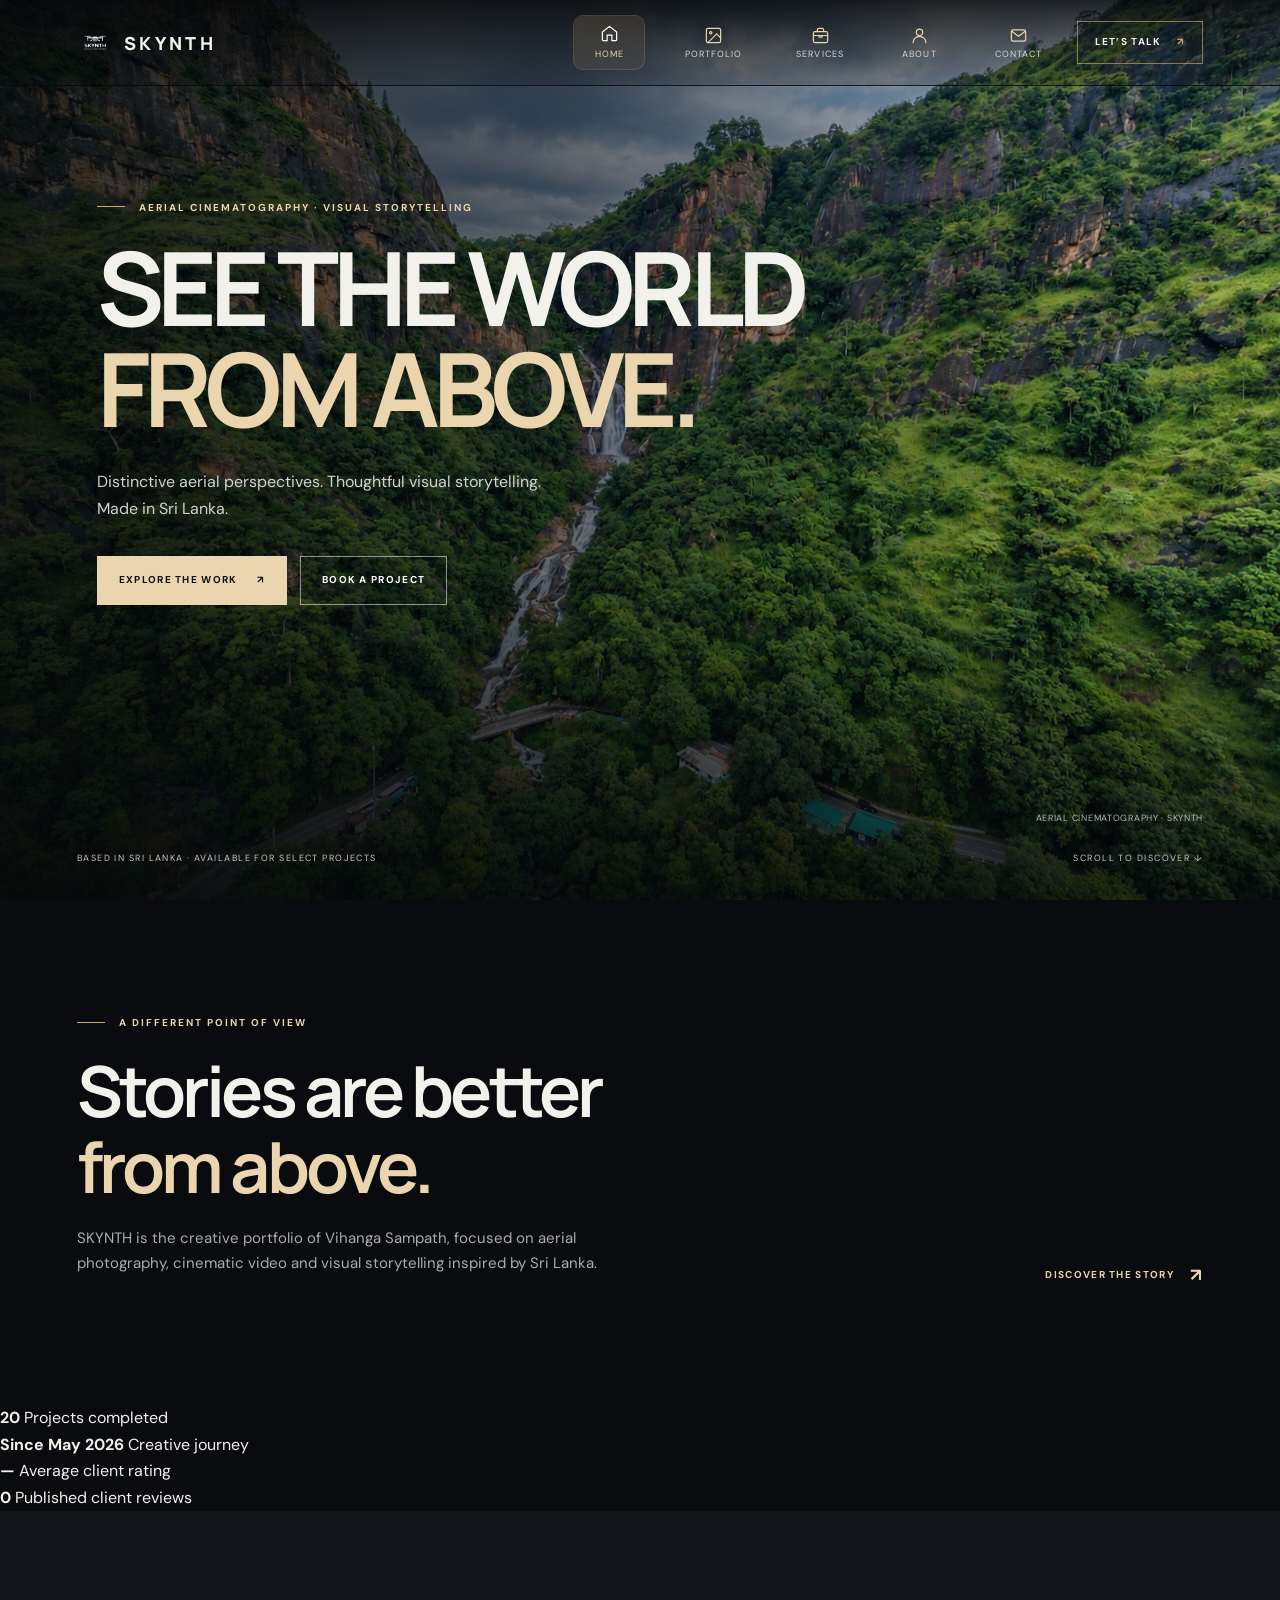
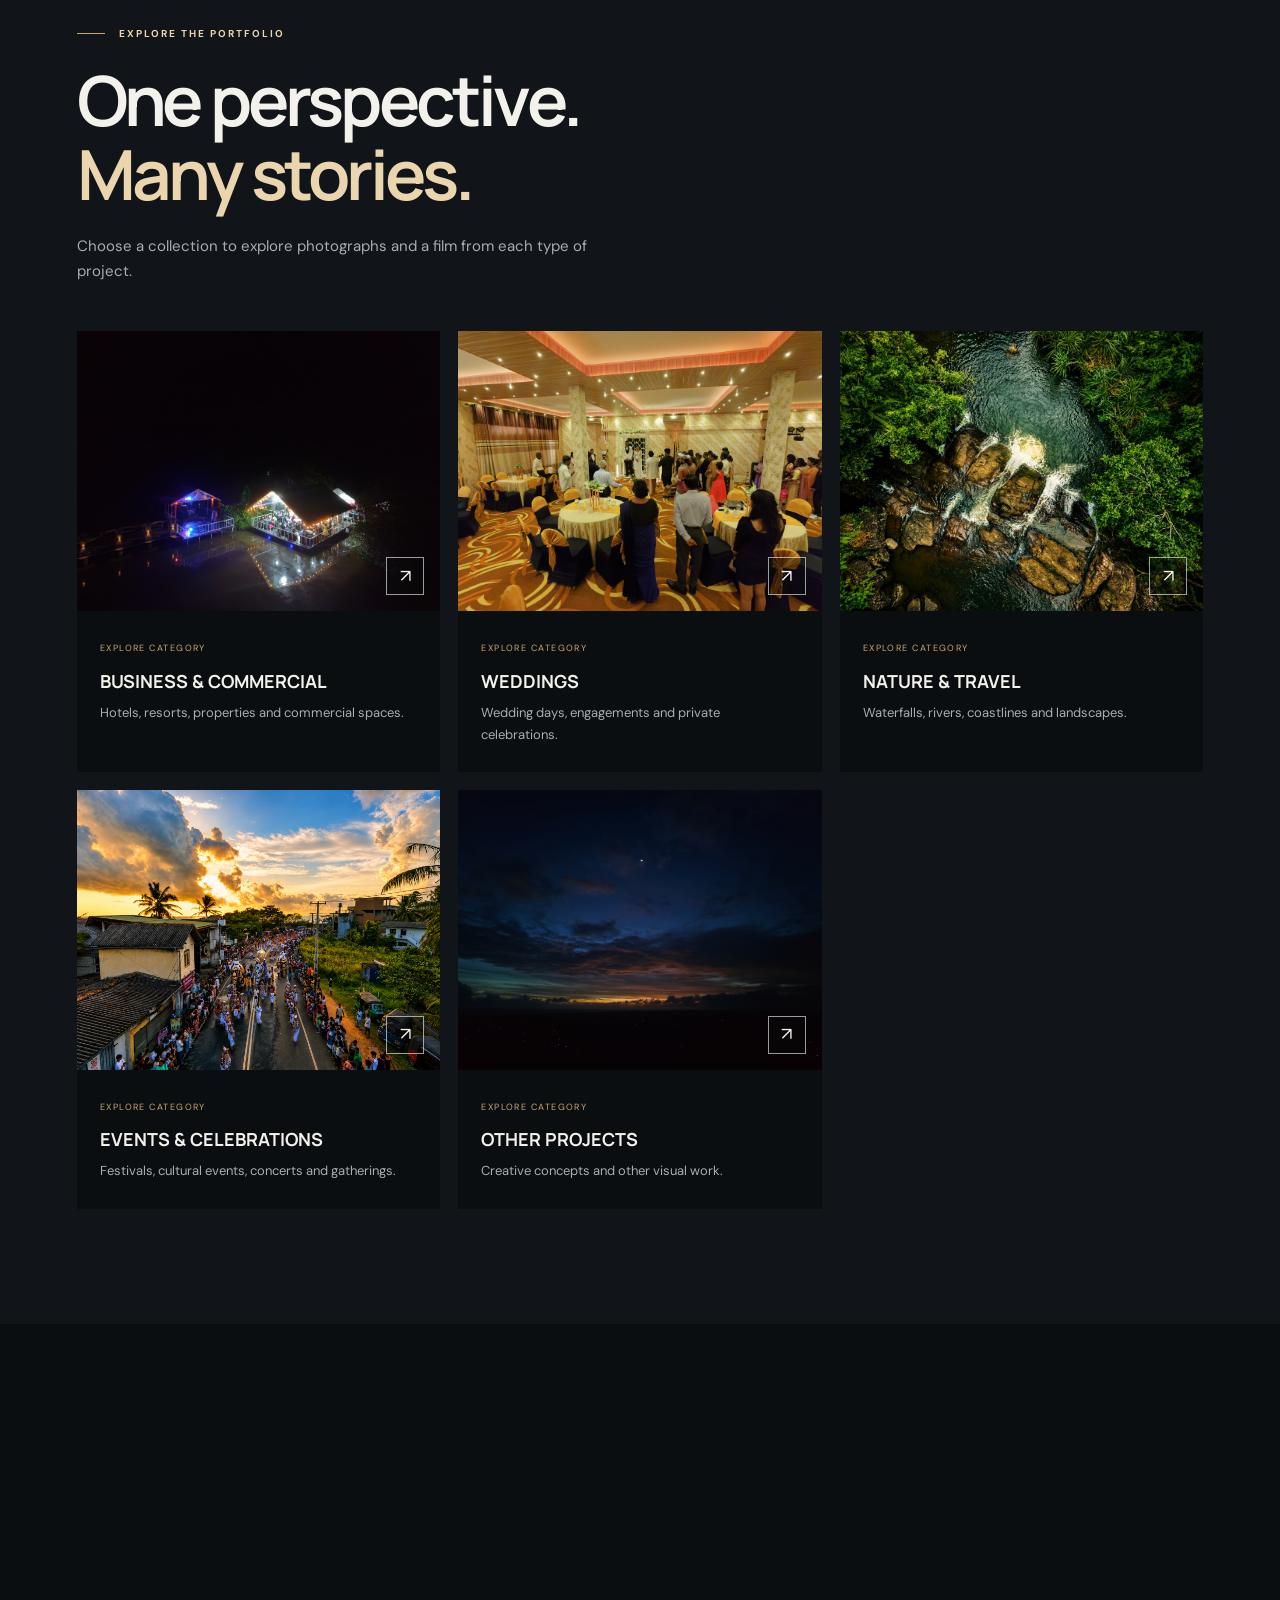
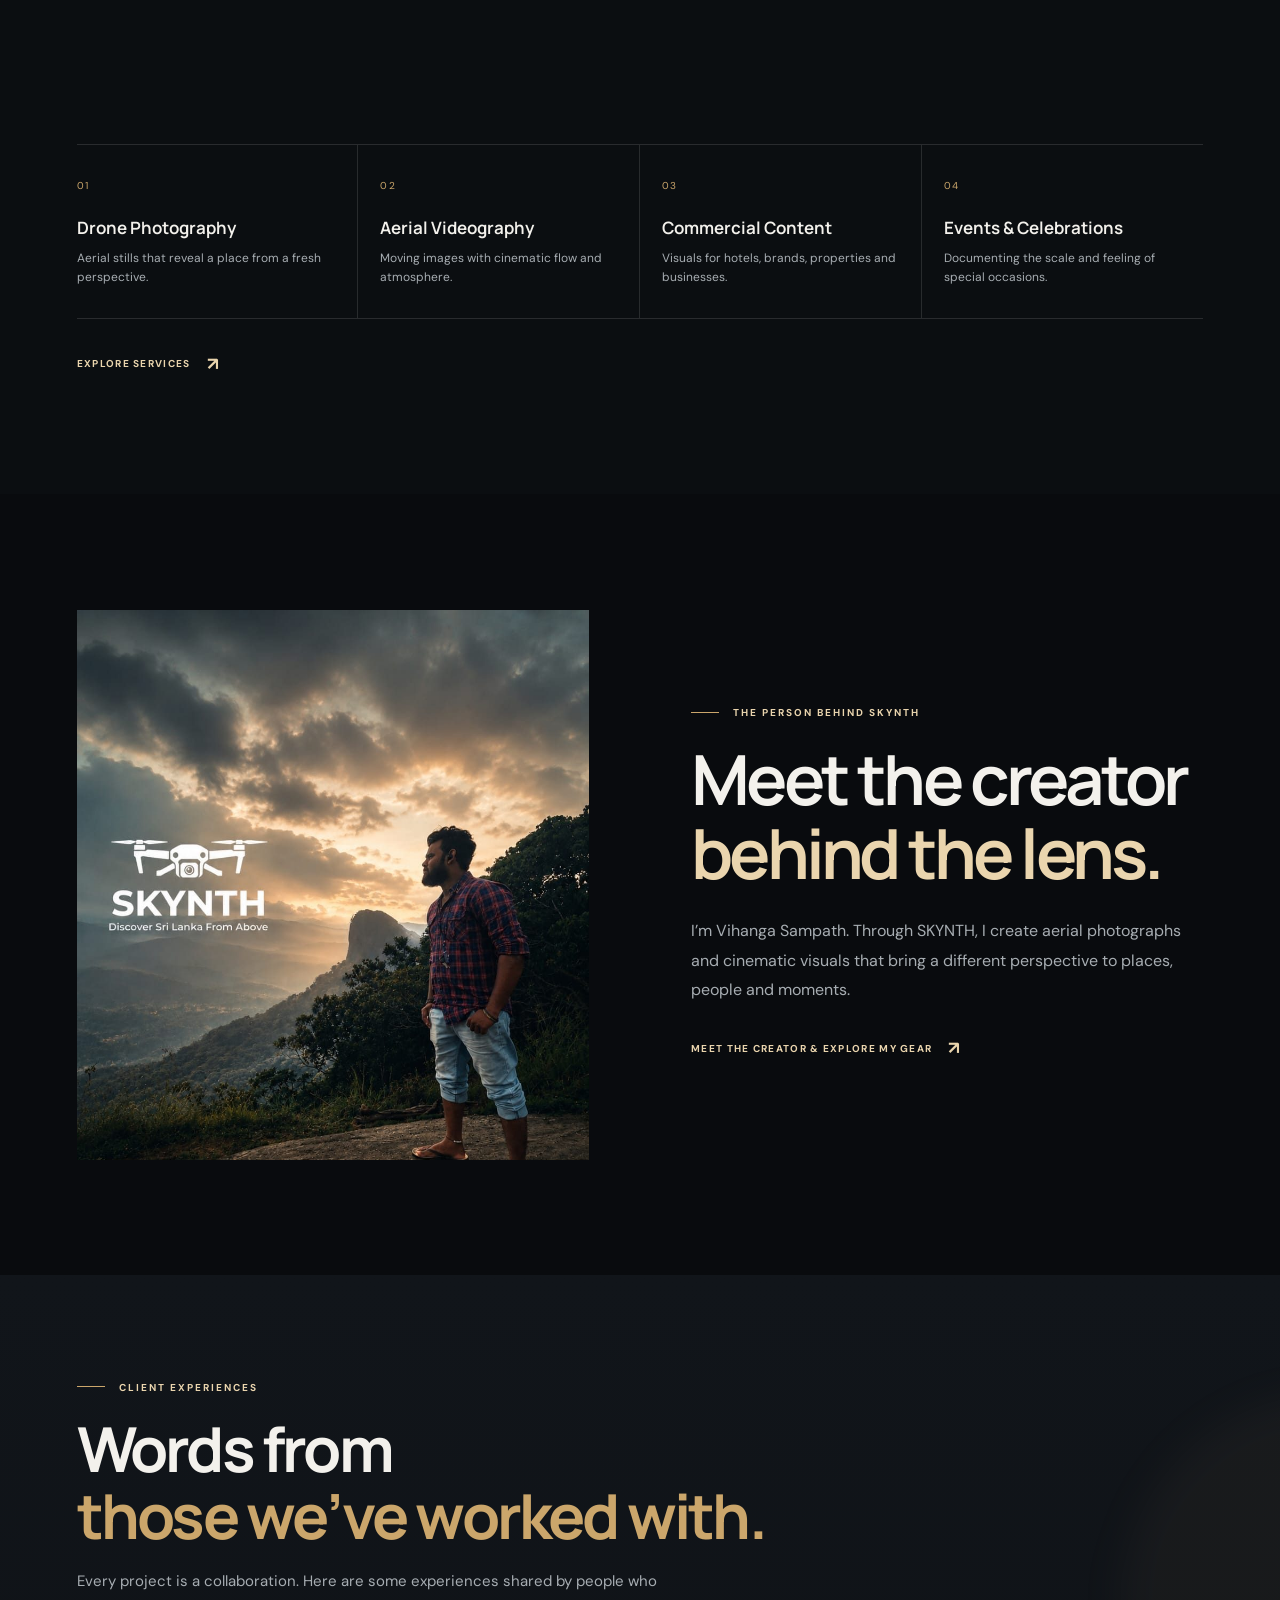
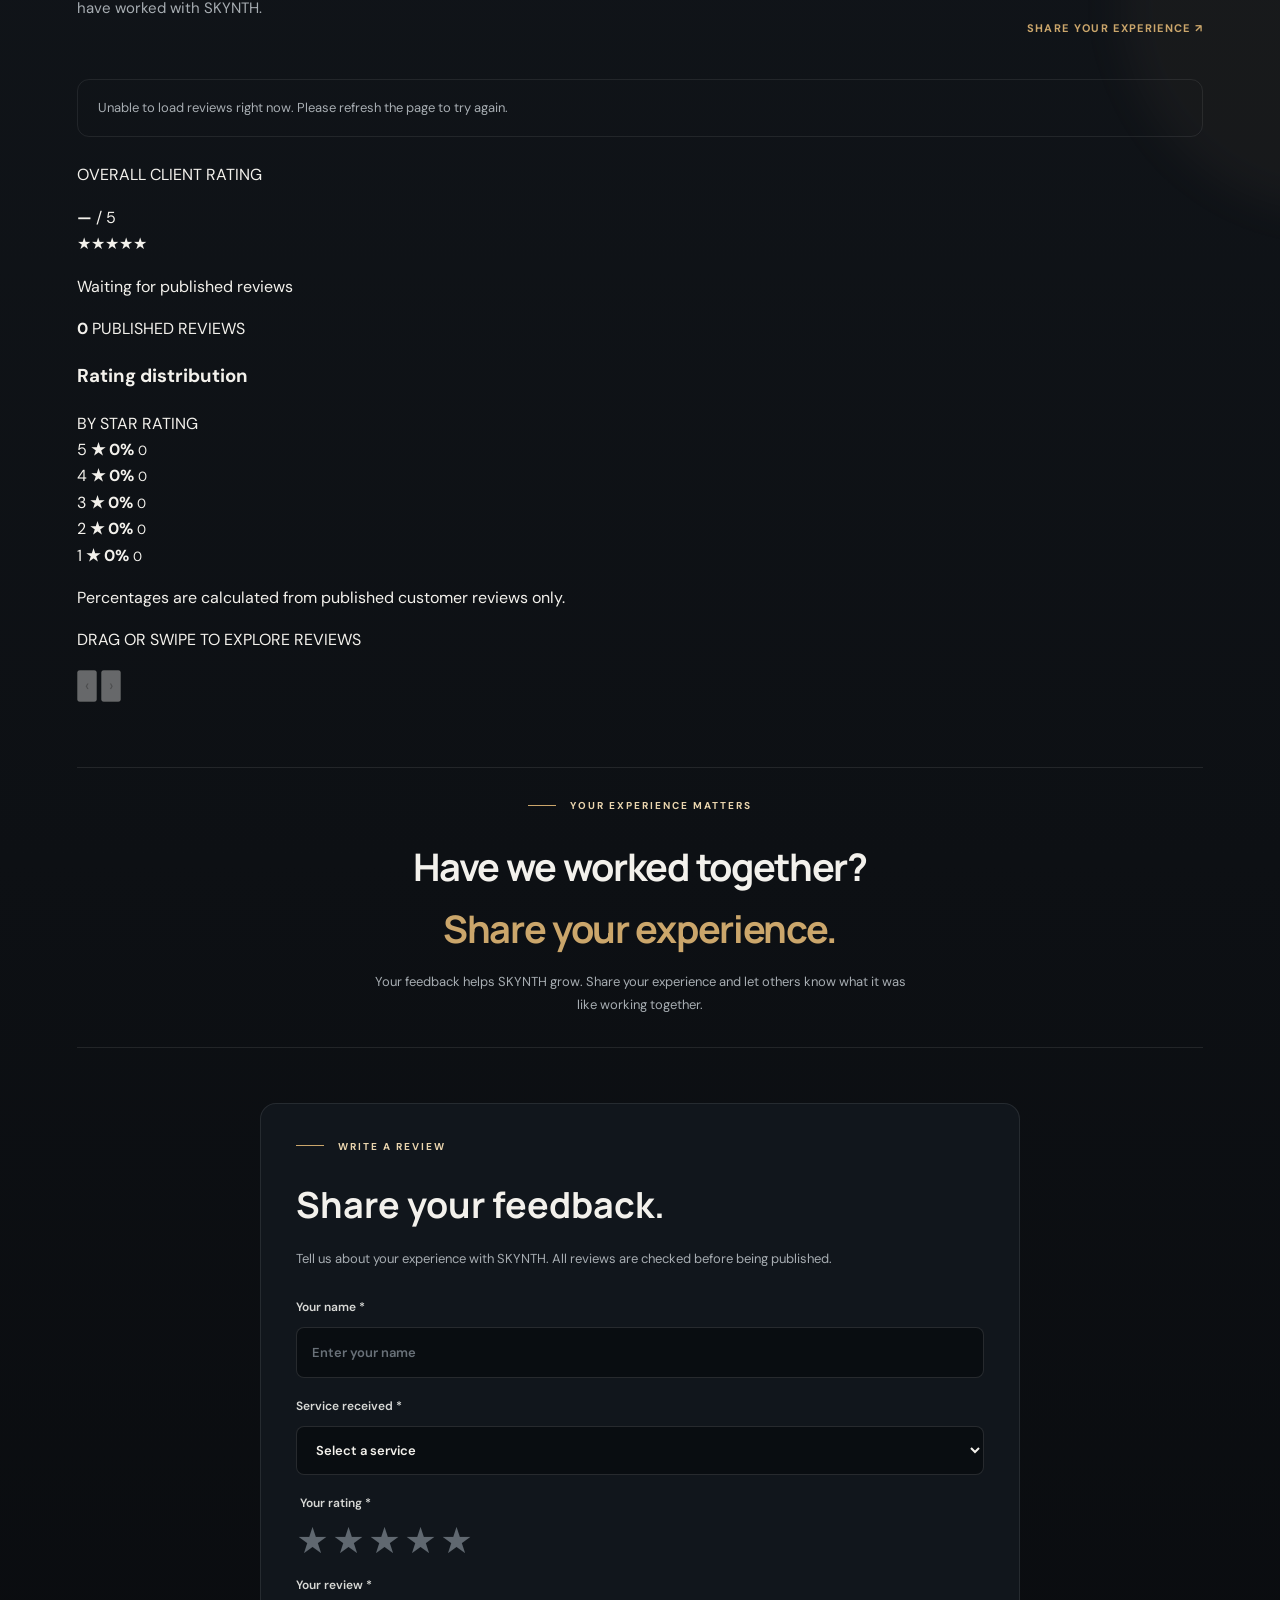
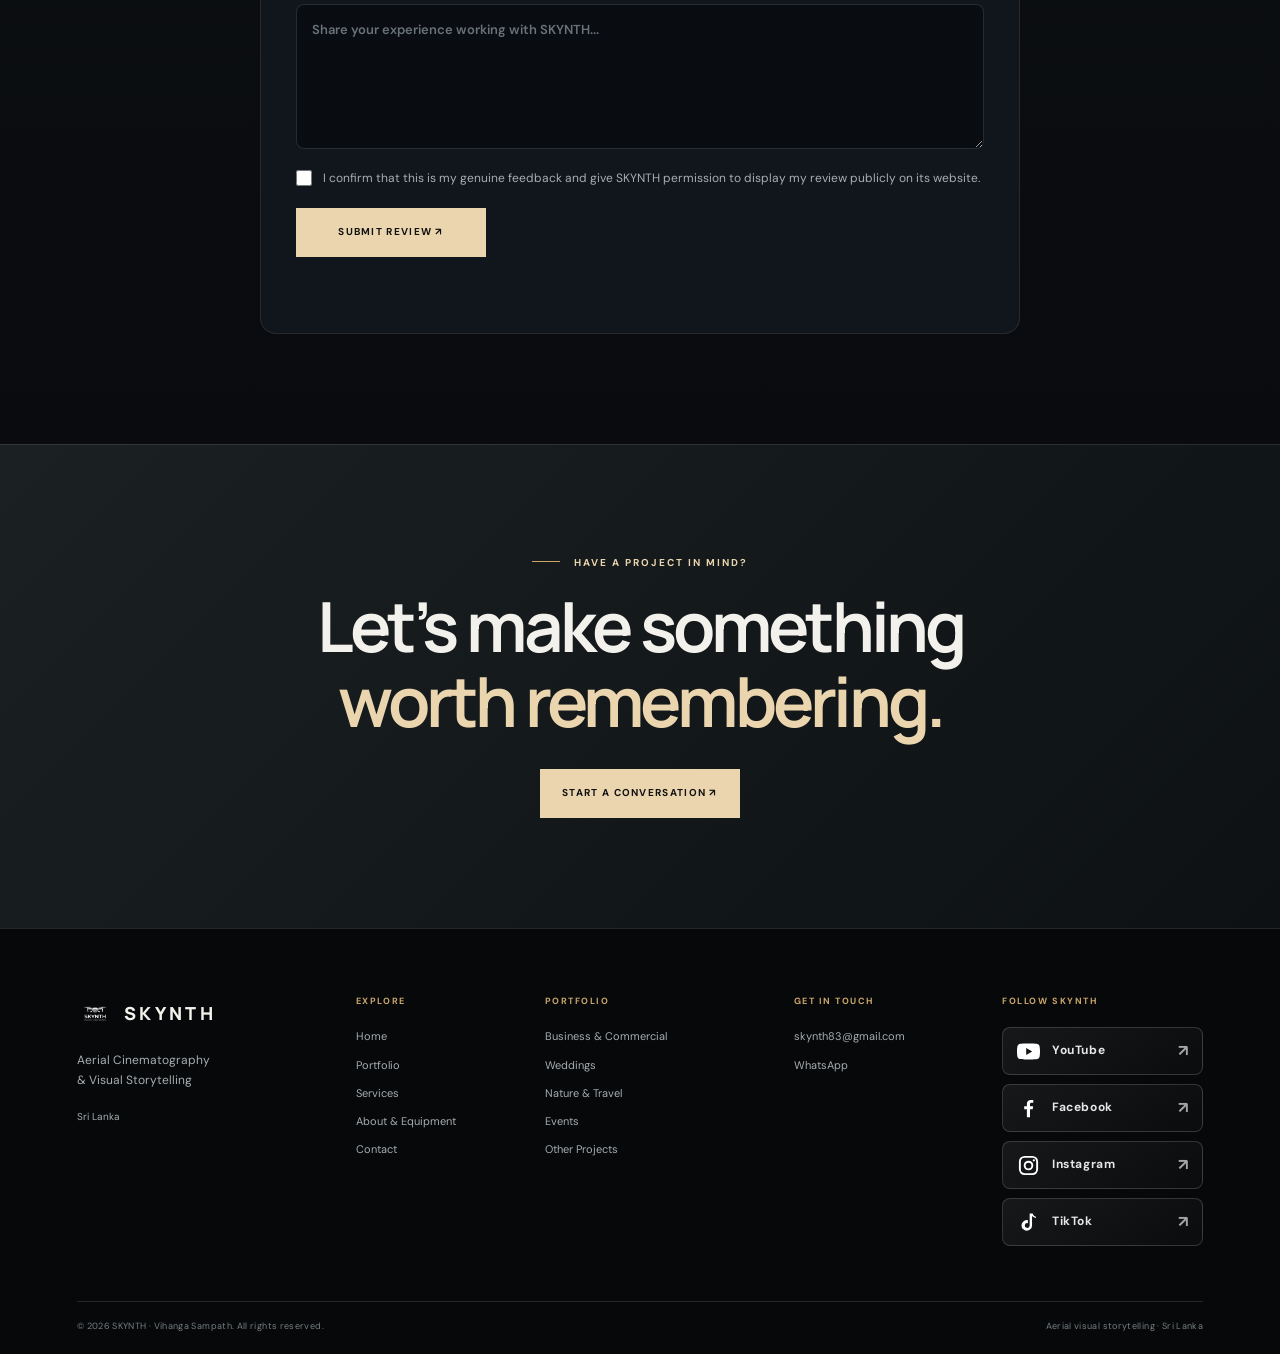
==== commit b5ee8045: "Update index.html" ====
--- a/index.html
+++ b/index.html
@@ -1,4 +1,3 @@
-
 <!doctype html>
 <html lang="en">
 <head>
@@ -271,6 +270,41 @@
 
 
   <!-- ==================================================
+       SKYNTH AT A GLANCE
+       Project total and start month are manually stated.
+       Review figures load from the published review API.
+  ================================================== -->
+
+  <section class="skynth-home-stats" aria-label="SKYNTH at a glance">
+
+    <div class="skynth-home-stats-inner">
+
+      <article class="skynth-home-stat">
+        <strong data-count-up="20" data-count-decimals="0">20</strong>
+        <span>Projects completed</span>
+      </article>
+
+      <article class="skynth-home-stat">
+        <strong>Since May 2026</strong>
+        <span>Creative journey</span>
+      </article>
+
+      <article class="skynth-home-stat">
+        <strong data-review-average>—</strong>
+        <span>Average client rating</span>
+      </article>
+
+      <article class="skynth-home-stat">
+        <strong data-review-count>0</strong>
+        <span>Published client reviews</span>
+      </article>
+
+    </div>
+
+  </section>
+
+
+  <!-- ==================================================
        PORTFOLIO CATEGORIES
   ================================================== -->
 
@@ -484,7 +518,7 @@
 
   <!-- ==================================================
        SKYNTH CLIENT REVIEWS
-       Approved reviews load from Google Sheets.
+       Published reviews load from Google Sheets.
   ================================================== -->
 
   <section class="skynth-reviews section-pad" id="skynthReviews">
@@ -534,12 +568,118 @@
       </div>
 
 
-      <!-- APPROVED REVIEWS APPEAR HERE -->
+      <!-- LIVE RATING SUMMARY + STAR DISTRIBUTION -->
+
+      <section class="skynth-review-summary" data-review-summary aria-label="Published customer rating summary">
+
+        <div class="skynth-review-summary-overview">
+          <p class="skynth-review-summary-kicker">OVERALL CLIENT RATING</p>
+
+          <div class="skynth-review-summary-score-line">
+            <strong data-review-average>—</strong>
+            <span>/ 5</span>
+          </div>
+
+          <div class="skynth-review-summary-stars" aria-label="Average customer rating out of five stars">
+            <span aria-hidden="true">★★★★★</span>
+          </div>
+
+          <p class="skynth-review-summary-caption" data-review-rating-caption>
+            Waiting for published reviews
+          </p>
+
+          <div class="skynth-review-summary-total">
+            <strong data-review-count-summary>0</strong>
+            <span>PUBLISHED REVIEWS</span>
+          </div>
+        </div>
+
+        <div class="skynth-review-summary-breakdown">
+          <div class="skynth-review-summary-breakdown-head">
+            <h3>Rating distribution</h3>
+            <span>BY STAR RATING</span>
+          </div>
+
+          <div class="skynth-rating-breakdown-list">
+            <div class="skynth-rating-breakdown-row" data-rating-row="5">
+              <span class="skynth-rating-breakdown-label">5 <b>★</b></span>
+              <span class="skynth-rating-breakdown-track"><span data-rating-bar></span></span>
+              <strong data-rating-percent>0%</strong>
+              <small data-rating-total>0</small>
+            </div>
+            <div class="skynth-rating-breakdown-row" data-rating-row="4">
+              <span class="skynth-rating-breakdown-label">4 <b>★</b></span>
+              <span class="skynth-rating-breakdown-track"><span data-rating-bar></span></span>
+              <strong data-rating-percent>0%</strong>
+              <small data-rating-total>0</small>
+            </div>
+            <div class="skynth-rating-breakdown-row" data-rating-row="3">
+              <span class="skynth-rating-breakdown-label">3 <b>★</b></span>
+              <span class="skynth-rating-breakdown-track"><span data-rating-bar></span></span>
+              <strong data-rating-percent>0%</strong>
+              <small data-rating-total>0</small>
+            </div>
+            <div class="skynth-rating-breakdown-row" data-rating-row="2">
+              <span class="skynth-rating-breakdown-label">2 <b>★</b></span>
+              <span class="skynth-rating-breakdown-track"><span data-rating-bar></span></span>
+              <strong data-rating-percent>0%</strong>
+              <small data-rating-total>0</small>
+            </div>
+            <div class="skynth-rating-breakdown-row" data-rating-row="1">
+              <span class="skynth-rating-breakdown-label">1 <b>★</b></span>
+              <span class="skynth-rating-breakdown-track"><span data-rating-bar></span></span>
+              <strong data-rating-percent>0%</strong>
+              <small data-rating-total>0</small>
+            </div>
+          </div>
+
+          <p class="skynth-review-summary-note">Percentages are calculated from published customer reviews only.</p>
+        </div>
+
+      </section>
+
+
+      <!-- CAROUSEL CONTROLS -->
+
+      <div class="skynth-reviews-carousel-head">
+
+        <p class="skynth-reviews-carousel-hint">
+          DRAG OR SWIPE TO EXPLORE REVIEWS
+        </p>
+
+        <div class="skynth-reviews-controls" data-reviews-controls>
+          <button
+            class="skynth-reviews-arrow"
+            type="button"
+            data-reviews-prev
+            aria-label="Show previous reviews"
+            disabled
+          >
+            ‹
+          </button>
+
+          <button
+            class="skynth-reviews-arrow"
+            type="button"
+            data-reviews-next
+            aria-label="Show next reviews"
+            disabled
+          >
+            ›
+          </button>
+        </div>
+
+      </div>
+
+
+      <!-- PUBLISHED REVIEWS APPEAR HERE -->
 
       <div
         class="skynth-reviews-grid"
         data-reviews-list
-        aria-label="Client reviews"
+        role="region"
+        tabindex="0"
+        aria-label="Published client reviews. Use the left and right arrow keys to move through reviews."
       ></div>
 
 
@@ -669,53 +809,27 @@
             <div class="skynth-rating-options">
 
               <label class="skynth-rating-option">
-                <input
-                  type="radio"
-                  name="rating"
-                  value="1"
-                  aria-label="1 star"
-                  required
-                >
+                <input type="radio" name="rating" value="1" aria-label="1 star" required>
                 <span aria-hidden="true">★</span>
               </label>
 
               <label class="skynth-rating-option">
-                <input
-                  type="radio"
-                  name="rating"
-                  value="2"
-                  aria-label="2 stars"
-                >
+                <input type="radio" name="rating" value="2" aria-label="2 stars">
                 <span aria-hidden="true">★</span>
               </label>
 
               <label class="skynth-rating-option">
-                <input
-                  type="radio"
-                  name="rating"
-                  value="3"
-                  aria-label="3 stars"
-                >
+                <input type="radio" name="rating" value="3" aria-label="3 stars">
                 <span aria-hidden="true">★</span>
               </label>
 
               <label class="skynth-rating-option">
-                <input
-                  type="radio"
-                  name="rating"
-                  value="4"
-                  aria-label="4 stars"
-                >
+                <input type="radio" name="rating" value="4" aria-label="4 stars">
                 <span aria-hidden="true">★</span>
               </label>
 
               <label class="skynth-rating-option">
-                <input
-                  type="radio"
-                  name="rating"
-                  value="5"
-                  aria-label="5 stars"
-                >
+                <input type="radio" name="rating" value="5" aria-label="5 stars">
                 <span aria-hidden="true">★</span>
               </label>
 
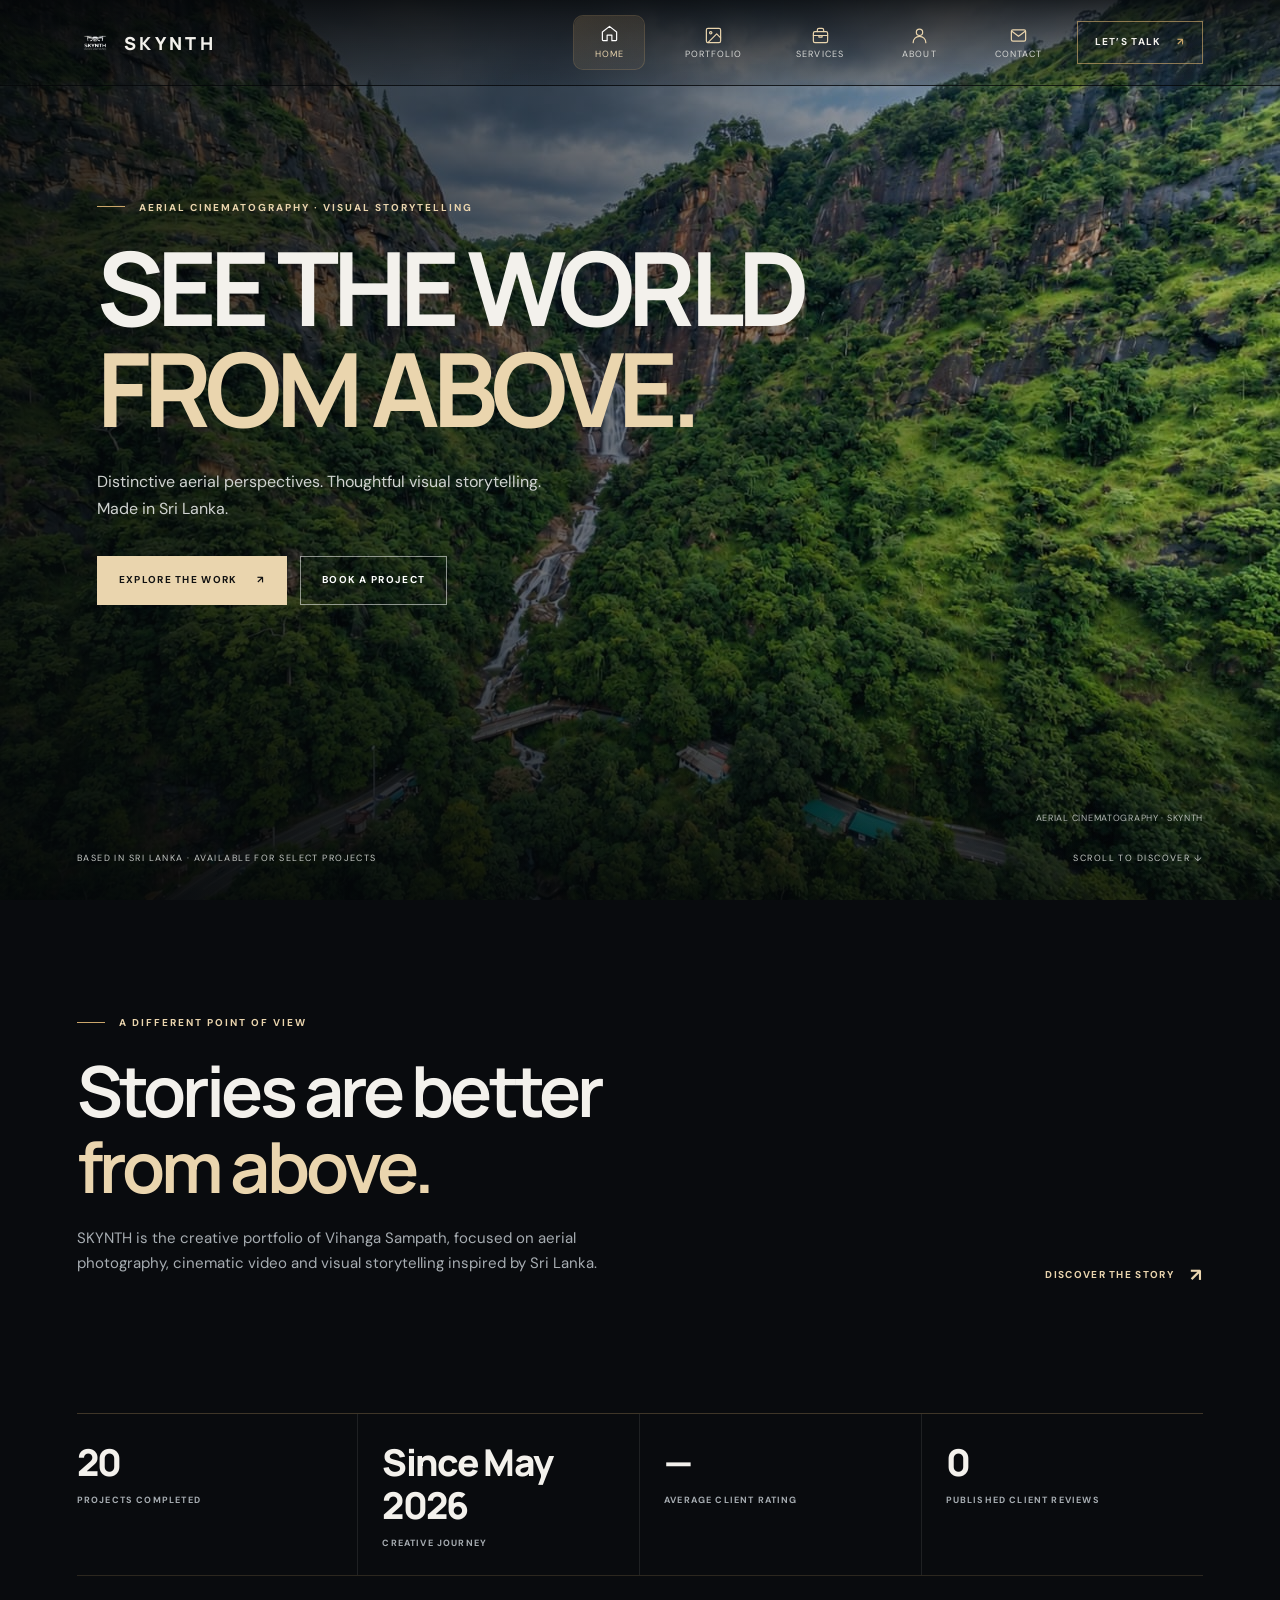
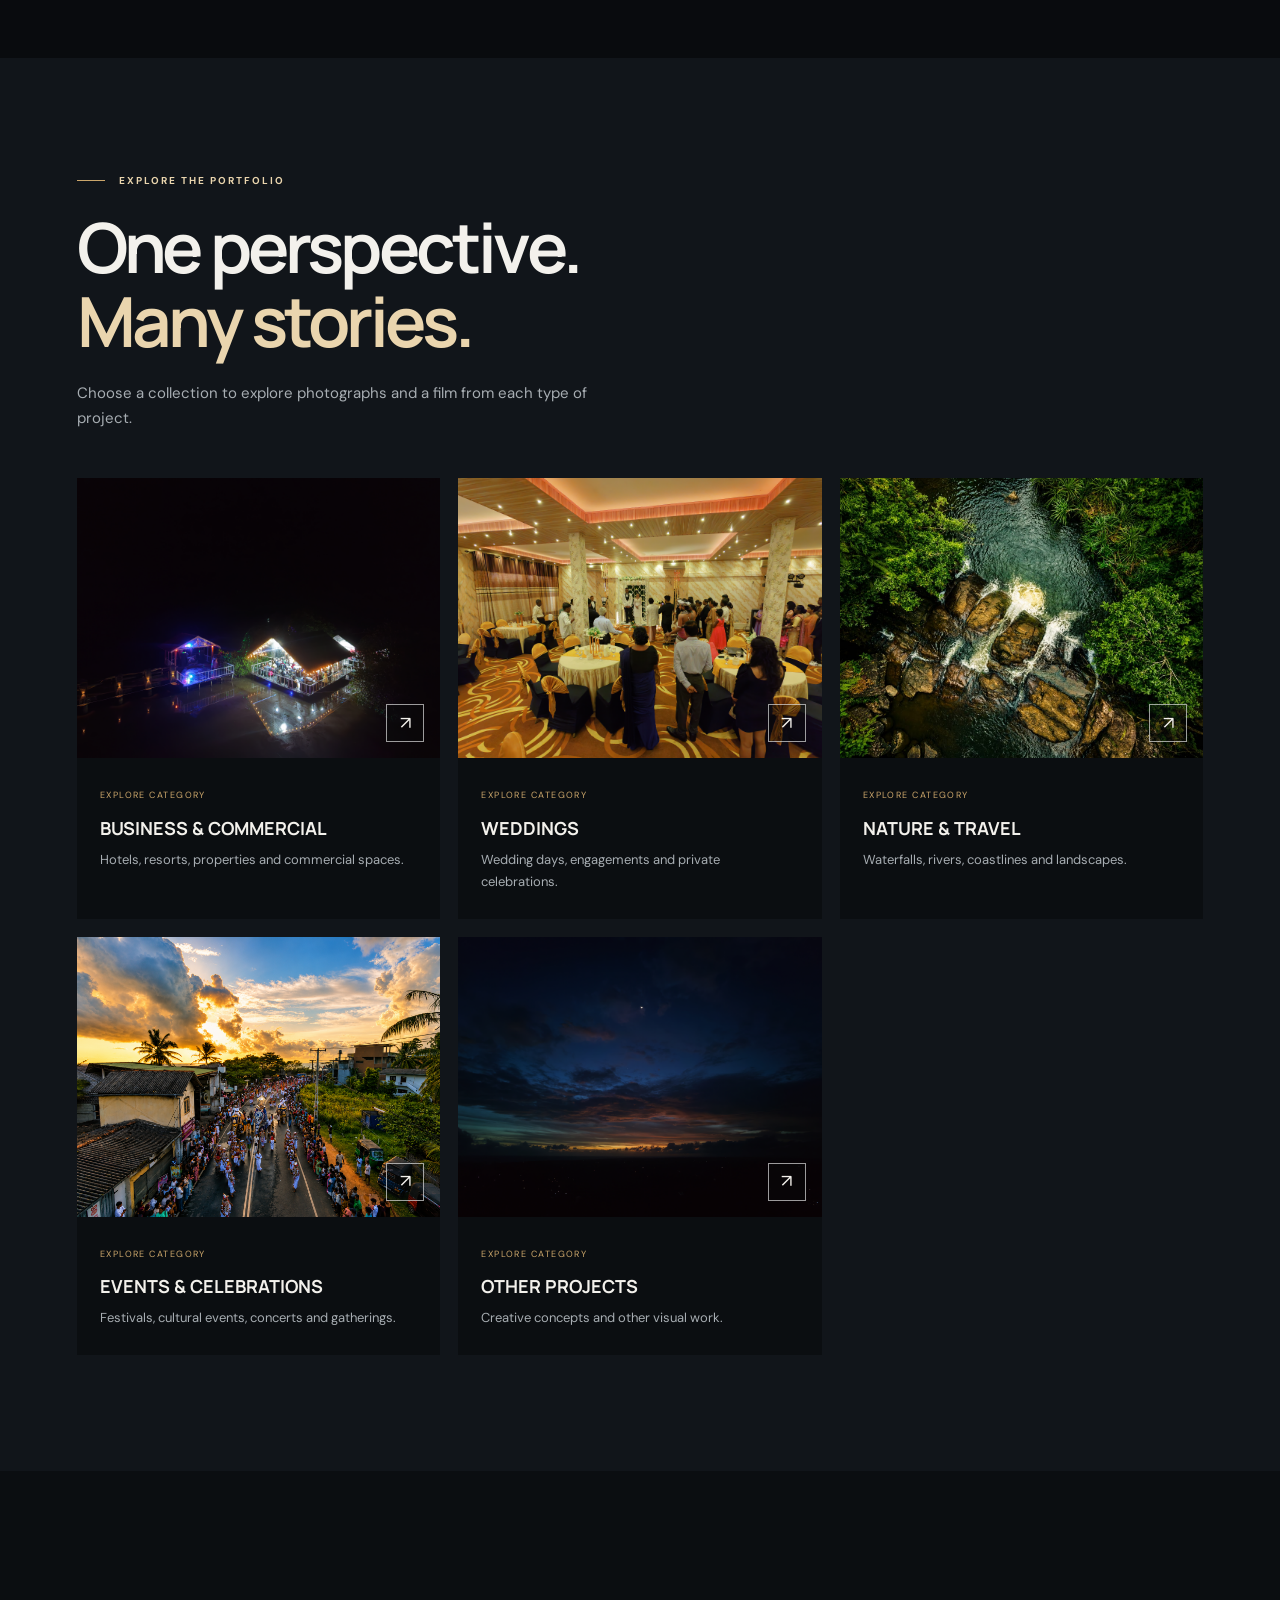
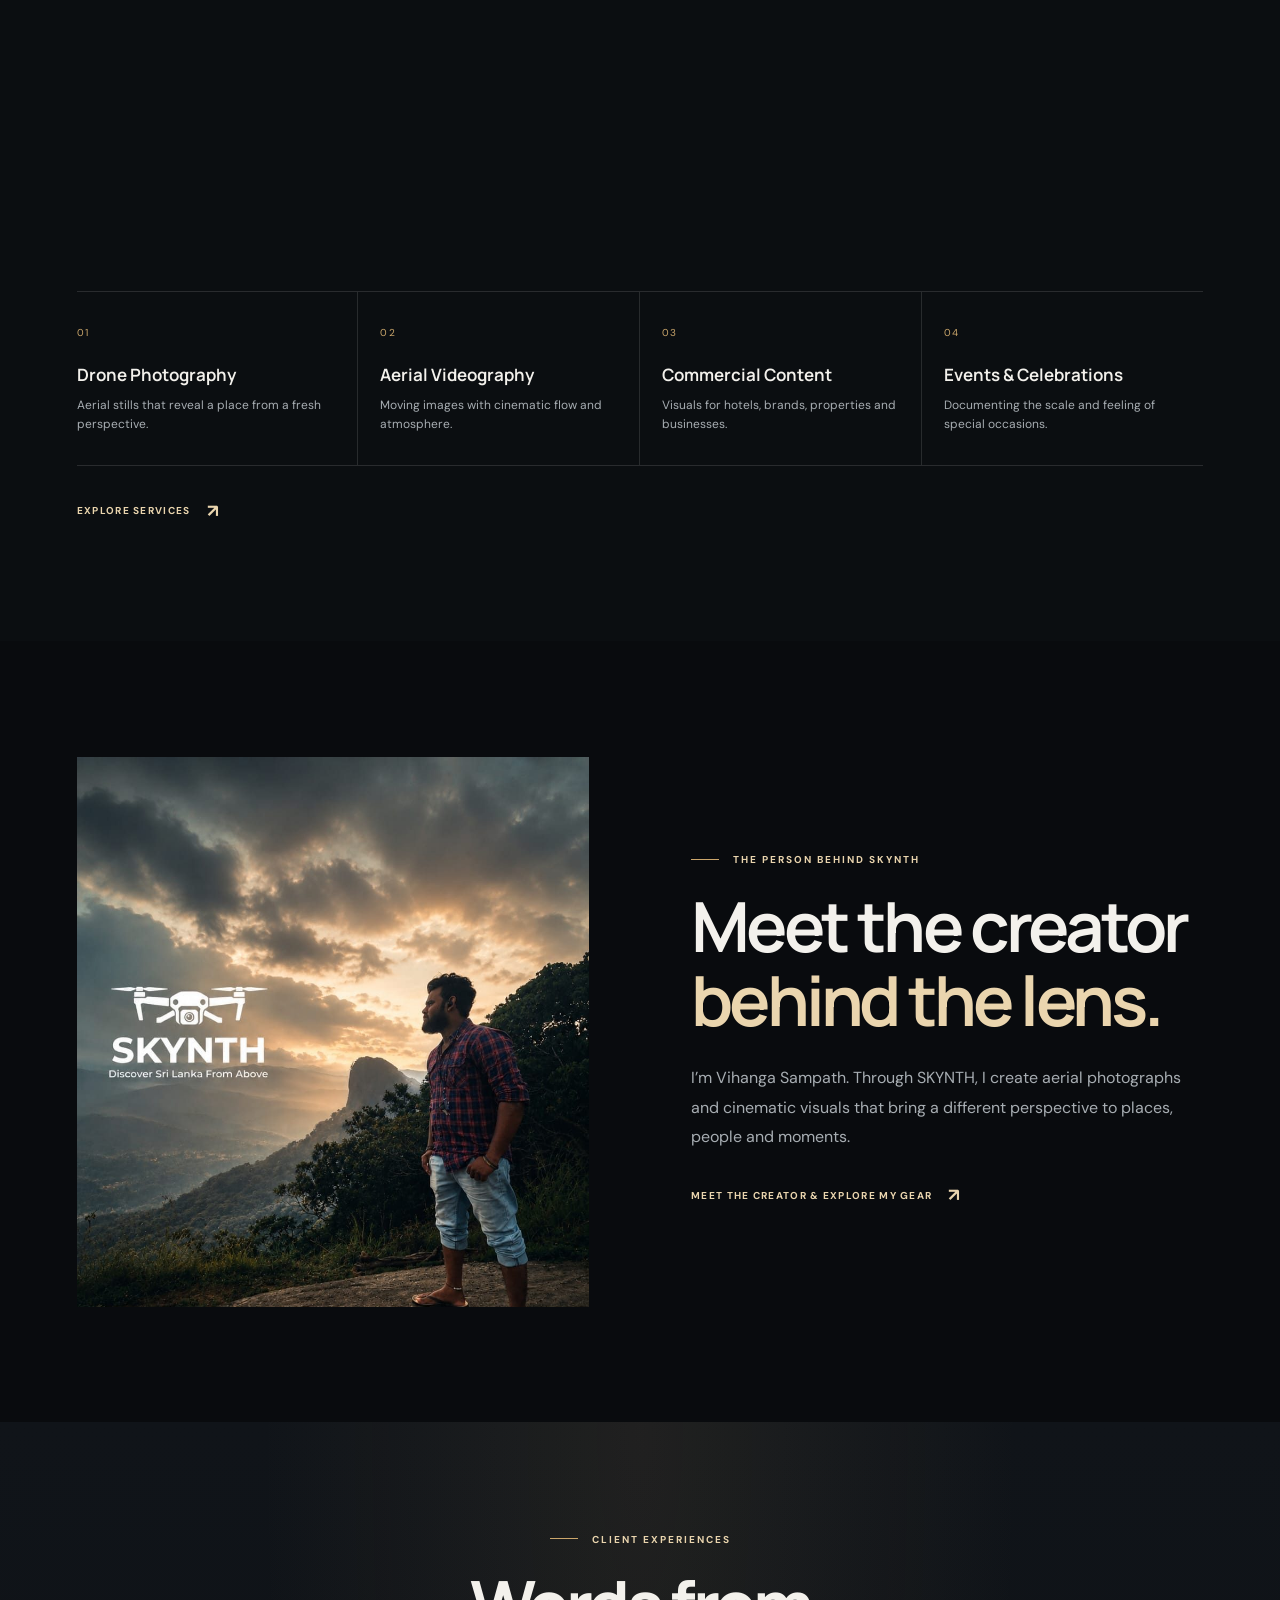
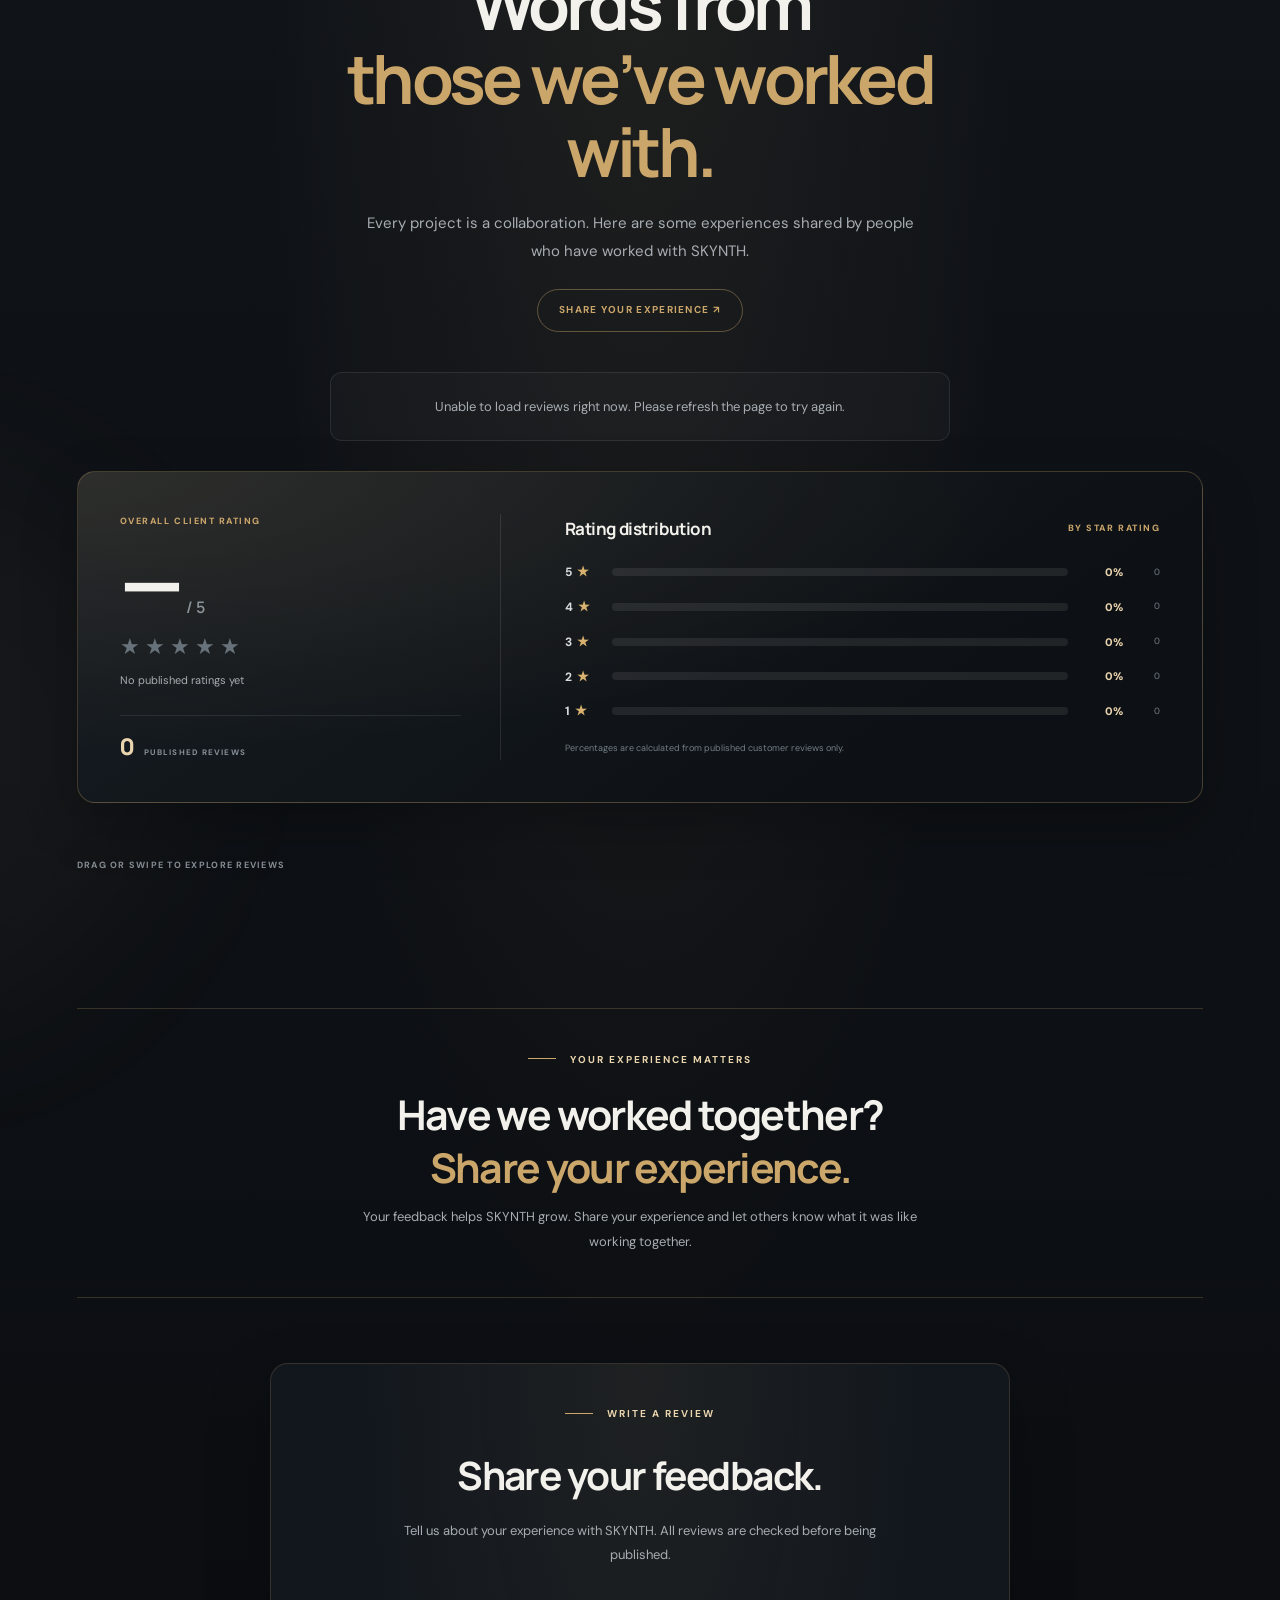
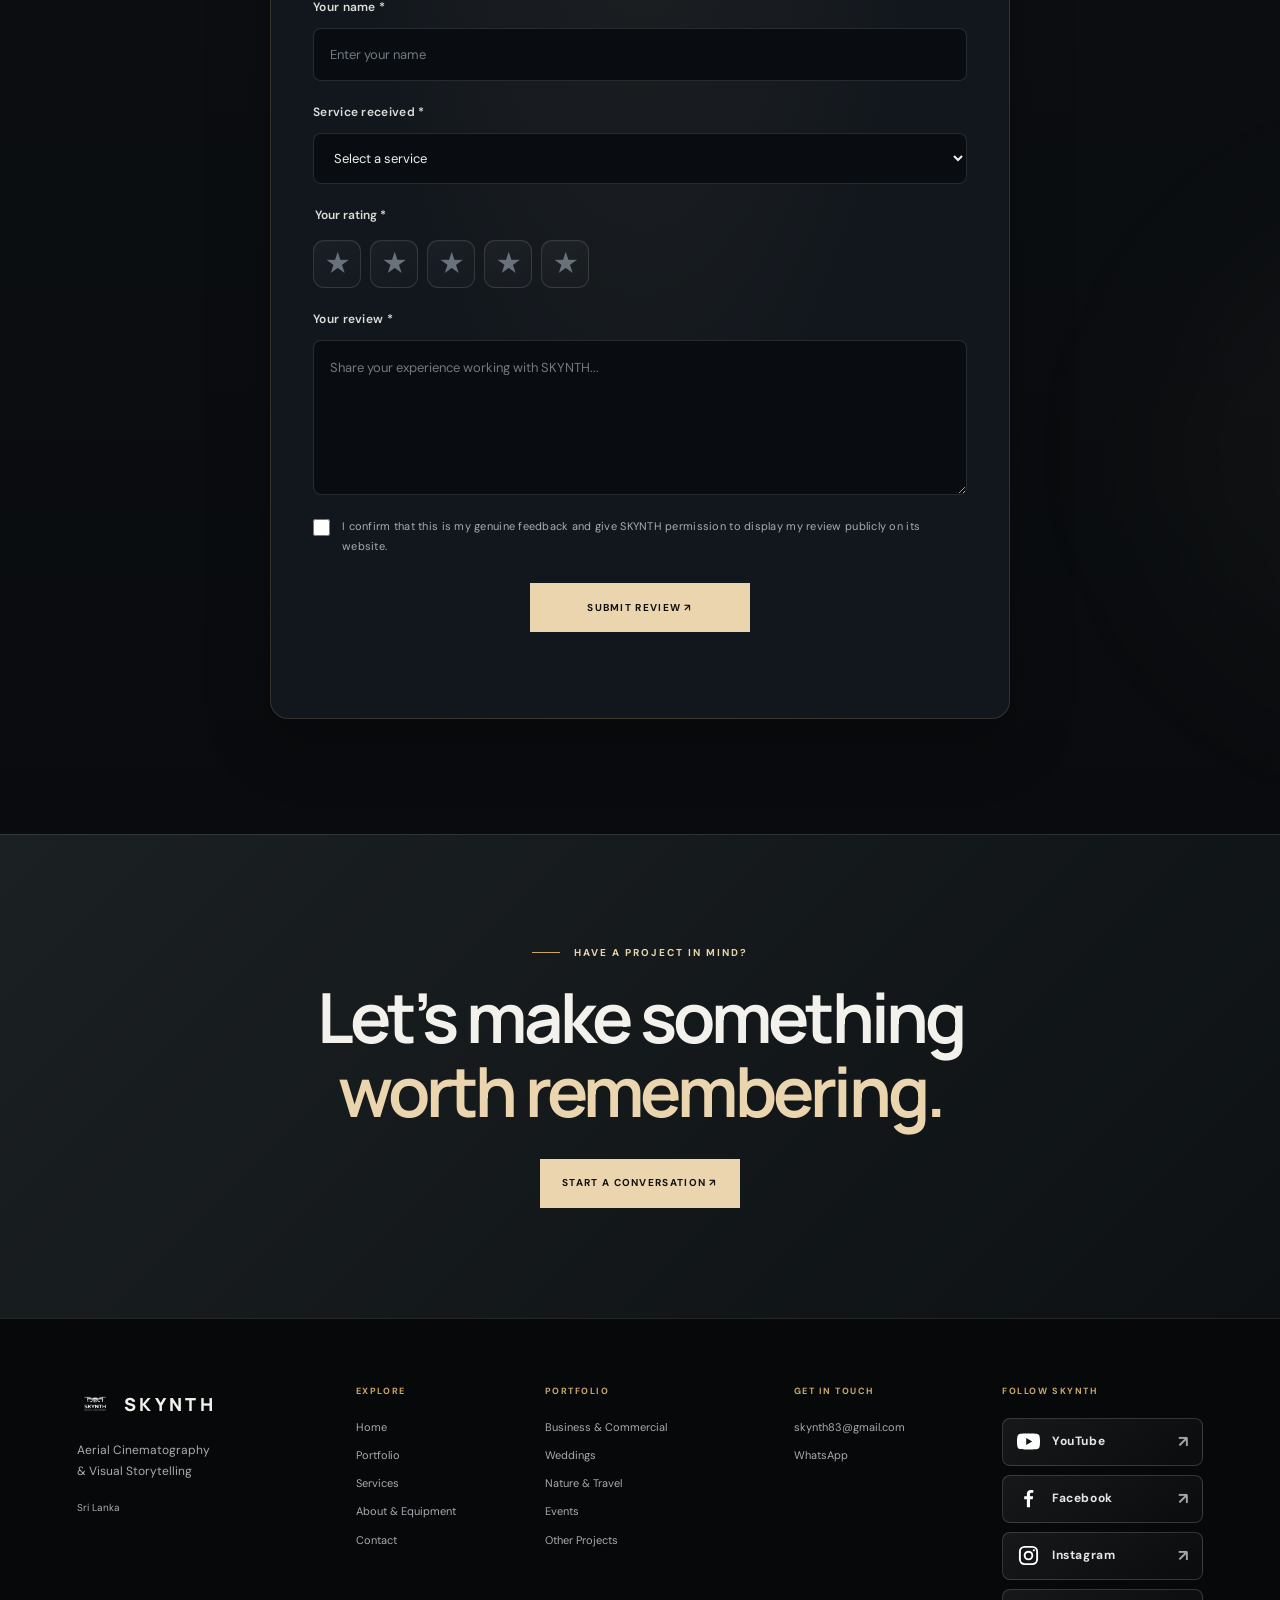
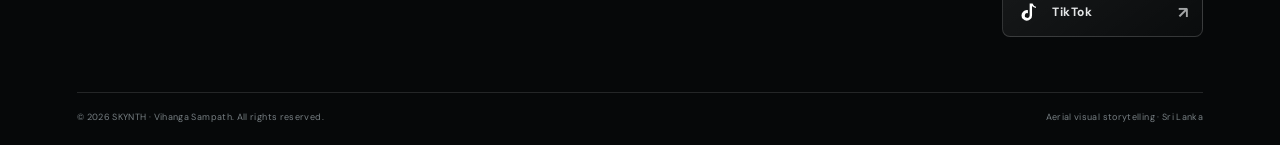
==== commit 66e54ec4: "Update index.html" ====
--- a/index.html
+++ b/index.html
@@ -1,3 +1,4 @@
+
 <!doctype html>
 <html lang="en">
 <head>
@@ -271,7 +272,7 @@
 
   <!-- ==================================================
        SKYNTH AT A GLANCE
-       Project total and start month are manually stated.
+       Project count loads from Google Calendar API.
        Review figures load from the published review API.
   ================================================== -->
 
@@ -280,7 +281,7 @@
     <div class="skynth-home-stats-inner">
 
       <article class="skynth-home-stat">
-        <strong data-count-up="20" data-count-decimals="0">20</strong>
+        <strong data-projects-completed data-count-up="20" data-count-decimals="0">20</strong>
         <span>Projects completed</span>
       </article>
 
--- a/assets/reviews.css
+++ b/assets/reviews.css
@@ -1,210 +1,482 @@
-
 /* =====================================================
-   SKYNTH — CLIENT REVIEWS
-   Dark cinematic design
+   SKYNTH — PREMIUM CLIENT REVIEWS
+   Cinematic charcoal, black and gold design.
+   Includes responsive horizontal review carousel.
 ===================================================== */
 
 .skynth-reviews {
   position: relative;
+  isolation: isolate;
   overflow: hidden;
-  padding-top: 105px; 
-  padding-bottom: 110px;
-  background: linear-gradient(180deg, #11151a 0%, #090b0e 100%);
+  padding-top: 110px;
+  padding-bottom: 115px;
+  background:
+    radial-gradient(ellipse at 50% 0%, rgba(203,166,107,.085), transparent 42%),
+    linear-gradient(180deg, #101419 0%, #090b0e 100%);
   color: #f3f1ec;
 }
 
-.skynth-reviews::before {
+.skynth-reviews::before,
+.skynth-reviews::after {
   content: "";
   position: absolute;
-  width: 420px;
-  height: 420px;
-  top: 5%;
-  right: -260px;
+  z-index: -1;
   border-radius: 50%;
-  background: rgba(203, 166, 107, 0.045);
-  filter: blur(20px);
+  filter: blur(80px);
   pointer-events: none;
+}
+
+.skynth-reviews::before {
+  width: 550px;
+  height: 550px;
+  top: 25%;
+  left: -380px;
+  background: rgba(203,166,107,.045);
+}
+
+.skynth-reviews::after {
+  width: 500px;
+  height: 500px;
+  right: -380px;
+  bottom: 5%;
+  background: rgba(203,166,107,.035);
 }
 
 .skynth-reviews-inner {
   position: relative;
   z-index: 1;
-  width: min(100%, 1200px);
+  width: min(100%, 1180px);
   margin: 0 auto;
 }
 
+/* HOME PAGE CREDIBILITY / STATS STRIP */
+.skynth-home-stats {
+  position: relative;
+  z-index: 1;
+  padding: 8px var(--pad, 6vw) 82px;
+  background: var(--bg, #090b0e);
+}
+
+.skynth-home-stats-inner {
+  display: grid;
+  grid-template-columns: repeat(4, minmax(0, 1fr));
+  width: min(100%, 1240px);
+  margin: 0 auto;
+  border-top: 1px solid rgba(203,166,107,.28);
+  border-bottom: 1px solid rgba(203,166,107,.18);
+}
+
+.skynth-home-stat {
+  min-width: 0;
+  padding: 27px 24px 25px;
+  border-right: 1px solid rgba(255,255,255,.09);
+}
+
+.skynth-home-stat:first-child { padding-left: 0; }
+.skynth-home-stat:last-child { padding-right: 0; border-right: 0; }
+
+.skynth-home-stat strong {
+  display: block;
+  color: #f3f1ec;
+  font-family: var(--display, "Manrope", sans-serif);
+  font-size: clamp(24px, 3vw, 37px);
+  font-weight: 800;
+  line-height: 1.15;
+  letter-spacing: -.045em;
+  overflow-wrap: anywhere;
+}
+
+.skynth-home-stat span {
+  display: block;
+  margin-top: 9px;
+  color: #a7adb2;
+  font-size: 9px;
+  font-weight: 700;
+  line-height: 1.6;
+  letter-spacing: .13em;
+  text-transform: uppercase;
+}
+
+/* SECTION HEADING */
 .skynth-reviews-header {
   display: flex;
-  justify-content: space-between;
-  align-items: flex-end;
-  gap: 30px;
-  margin-bottom: 42px;
+  flex-direction: column;
+  align-items: center;
+  gap: 23px;
+  margin: 0 auto 40px;
+  text-align: center;
 }
 
 .skynth-reviews-heading {
-  max-width: 720px;
+  width: 100%;
+  max-width: 740px;
+}
+
+.skynth-reviews-heading .eyebrow,
+.skynth-review-invite .eyebrow,
+.skynth-review-form-heading .eyebrow {
+  justify-content: center;
 }
 
 .skynth-reviews-heading h2 {
-  margin: 12px 0 18px;
+  margin: 17px 0 20px;
   font-family: var(--display, "Manrope", sans-serif);
-  font-size: clamp(36px, 5vw, 62px);
+  font-size: clamp(38px, 5.5vw, 68px);
   line-height: 1.08;
   font-weight: 700;
-  letter-spacing: -0.045em;
+  letter-spacing: -.055em;
+  color: #f3f1ec;
 }
 
 .skynth-reviews-heading h2 em {
+  display: inline-block;
   color: #cba66b;
   font-style: normal;
 }
 
 .skynth-reviews-heading > p:last-child {
-  max-width: 580px;
+  max-width: 560px;
+  margin: 0 auto;
   color: #a7adb2;
   font-size: 15px;
+  line-height: 1.9;
+}
+
+.skynth-reviews-link {
+  display: inline-flex;
+  align-items: center;
+  justify-content: center;
+  min-height: 43px;
+  padding: 0 21px;
+  color: #cba66b;
+  border: 1px solid rgba(203,166,107,.42);
+  border-radius: 50px;
+  font-size: 10px;
+  font-weight: 700;
+  letter-spacing: .13em;
+  text-decoration: none;
+  transition: .3s ease;
+}
+
+.skynth-reviews-link:hover {
+  color: #090b0e;
+  background: #cba66b;
+  border-color: #cba66b;
+  transform: translateY(-2px);
+}
+
+/* APPROVED REVIEW COUNTER / CAROUSEL CONTROLS */
+.skynth-reviews-carousel-head {
+  display: flex;
+  align-items: center;
+  justify-content: space-between;
+  gap: 18px;
+  margin: 0 0 17px;
+}
+
+.skynth-reviews-carousel-hint {
+  margin: 0;
+  color: #858d94;
+  font-size: 9px;
+  font-weight: 700;
+  letter-spacing: .14em;
+  text-transform: uppercase;
+}
+
+.skynth-reviews-controls {
+  display: flex;
+  align-items: center;
+  gap: 8px;
+}
+
+.skynth-reviews-controls.is-static {
+  visibility: hidden;
+}
+
+.skynth-reviews-arrow {
+  display: grid;
+  place-items: center;
+  width: 42px;
+  height: 42px;
+  padding: 0;
+  color: #e9d8ba;
+  background: rgba(203,166,107,.07);
+  border: 1px solid rgba(203,166,107,.32);
+  border-radius: 50%;
+  font-size: 20px;
+  line-height: 1;
+  transition: color .22s ease, background .22s ease, border-color .22s ease,
+              transform .22s ease, opacity .22s ease;
+}
+
+.skynth-reviews-arrow:hover:not(:disabled) {
+  color: #090b0e;
+  background: #cba66b;
+  border-color: #cba66b;
+  transform: translateY(-2px);
+}
+
+.skynth-reviews-arrow:disabled {
+  opacity: .28;
+  cursor: not-allowed;
+}
+
+.skynth-reviews-arrow:focus-visible,
+.skynth-reviews-link:focus-visible {
+  outline: 2px solid #ead5ae;
+  outline-offset: 4px;
+}
+
+/* LOADING / EMPTY STATUS */
+.skynth-reviews-status {
+  width: min(100%, 620px);
+  margin: 0 auto 30px;
+  padding: 22px;
+  color: #a7adb2;
+  background: rgba(255,255,255,.025);
+  border: 1px solid rgba(255,255,255,.09);
+  border-radius: 12px;
+  text-align: center;
+  font-size: 13px;
   line-height: 1.8;
 }
 
-.skynth-reviews-link {
-  flex-shrink: 0;
-  color: #cba66b;
-  font-size: 11px;
-  font-weight: 700;
-  letter-spacing: 0.12em;
-  text-decoration: none;
-  transition: color 0.25s ease, transform 0.25s ease;
-}
-
-.skynth-reviews-link:hover {
-  color: #f3f1ec;
-  transform: translateX(4px);
-}
-
-
-/* ---------- REVIEW STATUS ---------- */
-
-.skynth-reviews-status {
-  margin: 0 0 25px;
-  padding: 17px 20px;
-  border: 1px solid rgba(255, 255, 255, 0.08);
-  border-radius: 12px;
-  color: #a7adb2;
-  font-size: 13px;
-  line-height: 1.7;
-}
-
-.skynth-reviews-status[hidden] {
-  display: none;
-}
-
-
-/* ---------- REVIEW CARDS ---------- */
-
+.skynth-reviews-status[hidden] { display: none; }
+
+/* HORIZONTAL CAROUSEL TRACK */
 .skynth-reviews-grid {
-  display: grid;
-  grid-template-columns: repeat(3, minmax(0, 1fr));
-  gap: 18px;
-}
-
+  display: flex;
+  align-items: stretch;
+  gap: 23px;
+  width: 100%;
+  margin: 0;
+  padding: 2px 2px 17px;
+  overflow-x: auto;
+  overflow-y: hidden;
+  scroll-behavior: smooth;
+  scroll-snap-type: x mandatory;
+  overscroll-behavior-x: contain;
+  scrollbar-width: thin;
+  scrollbar-color: rgba(203,166,107,.6) rgba(255,255,255,.06);
+  -webkit-overflow-scrolling: touch;
+  cursor: grab;
+}
+
+.skynth-reviews-grid::-webkit-scrollbar { height: 7px; }
+.skynth-reviews-grid::-webkit-scrollbar-track {
+  background: rgba(255,255,255,.055);
+  border-radius: 20px;
+}
+.skynth-reviews-grid::-webkit-scrollbar-thumb {
+  background: rgba(203,166,107,.58);
+  border-radius: 20px;
+}
+.skynth-reviews-grid.is-grabbable { cursor: grab; }
+.skynth-reviews-grid.is-dragging {
+  cursor: grabbing;
+  scroll-behavior: auto;
+  scroll-snap-type: none;
+  user-select: none;
+}
+.skynth-reviews-grid.is-dragging * { pointer-events: none; }
+.skynth-reviews-grid:focus-visible {
+  outline: 2px solid rgba(203,166,107,.75);
+  outline-offset: 4px;
+}
+
+/* INDIVIDUAL REVIEW CARD */
 .skynth-review-card {
-  min-width: 0;
-  display: flex;
+  position: relative;
+  isolation: isolate;
+  overflow: hidden;
+  display: flex;
+  flex: 0 0 min(360px, calc(100% - 22px));
   flex-direction: column;
   justify-content: space-between;
-  min-height: 250px;
-  padding: 27px;
-  background: #151a20;
-  border: 1px solid rgba(255, 255, 255, 0.075);
-  border-radius: 14px;
-  transition:
-    transform 0.3s ease,
-    border-color 0.3s ease,
-    background 0.3s ease;
+  min-width: 0;
+  min-height: 290px;
+  padding: 29px 28px 24px;
+  background:
+    linear-gradient(145deg, rgba(255,255,255,.045), transparent 62%),
+    #14191f;
+  border: 1px solid rgba(203,166,107,.16);
+  border-radius: 15px;
+  box-shadow: 0 14px 38px rgba(0,0,0,.17);
+  scroll-snap-align: start;
+  scroll-snap-stop: always;
+  transition: transform .35s ease, border-color .35s ease,
+              box-shadow .35s ease, background .35s ease;
+}
+
+.skynth-review-card::before {
+  content: "";
+  position: absolute;
+  z-index: -1;
+  top: 0;
+  left: 28px;
+  right: 28px;
+  height: 2px;
+  background: linear-gradient(90deg, transparent, #cba66b, transparent);
+  opacity: .65;
+}
+
+.skynth-review-card::after {
+  content: "“";
+  position: absolute;
+  z-index: -1;
+  top: 53px;
+  right: 15px;
+  color: rgba(203,166,107,.055);
+  font-family: Georgia, serif;
+  font-size: 160px;
+  line-height: 1;
+  pointer-events: none;
 }
 
 .skynth-review-card:hover {
   transform: translateY(-5px);
-  background: #191f26;
-  border-color: rgba(203, 166, 107, 0.35);
-}
-
+  border-color: rgba(203,166,107,.48);
+  box-shadow: 0 22px 50px rgba(0,0,0,.3);
+  background-color: #181e25;
+}
+
+/* REVIEW TOP / STARS */
 .skynth-review-card-top {
+  position: relative;
   display: flex;
   justify-content: space-between;
   align-items: center;
   gap: 12px;
-  margin-bottom: 20px;
+  margin-bottom: 27px;
 }
 
 .skynth-review-stars {
+  display: inline-flex;
+  align-items: center;
+  gap: 3px;
+  padding: 8px 12px;
+  color: #d5ad70;
+  background: rgba(203,166,107,.09);
+  border: 1px solid rgba(203,166,107,.13);
+  border-radius: 7px;
+  font-size: 14px;
+  line-height: 1;
+  letter-spacing: 2px;
+  white-space: nowrap;
+}
+
+.skynth-review-quote-mark {
   color: #cba66b;
-  font-size: 16px;
-  letter-spacing: 3px;
-  white-space: nowrap;
-}
-
-.skynth-review-quote-mark {
-  color: rgba(203, 166, 107, 0.55);
   font-family: Georgia, serif;
-  font-size: 44px;
-  line-height: 0.7;
-}
-
+  font-size: 48px;
+  line-height: .65;
+  opacity: .8;
+}
+
+/* REVIEW TEXT */
 .skynth-review-text {
+  position: relative;
   flex: 1;
-  margin: 0 0 25px;
-  color: #d4d5d3;
+  margin: 0 0 30px;
+  color: #d8d9d6;
+  font-family: var(--body, "DM Sans", sans-serif);
   font-size: 14px;
-  line-height: 1.9;
+  line-height: 1.95;
+  font-weight: 400;
+  white-space: pre-wrap;
   overflow-wrap: anywhere;
-  white-space: pre-wrap;
-}
-
+}
+
+/* CUSTOMER DETAILS + PROFILE AVATAR */
 .skynth-review-footer {
   display: flex;
   justify-content: space-between;
-  align-items: flex-end;
+  align-items: center;
   gap: 14px;
-  padding-top: 17px;
-  border-top: 1px solid rgba(255, 255, 255, 0.08);
-}
+  padding-top: 19px;
+  border-top: 1px solid rgba(255,255,255,.085);
+}
+
+.skynth-review-client-block {
+  display: flex;
+  align-items: center;
+  gap: 12px;
+  min-width: 0;
+}
+
+.skynth-review-avatar {
+  display: grid;
+  place-items: center;
+  flex: 0 0 43px;
+  width: 43px;
+  height: 43px;
+  overflow: hidden;
+  color: #e9d8ba;
+  background: linear-gradient(145deg, rgba(203,166,107,.28), rgba(203,166,107,.07));
+  border: 1px solid rgba(203,166,107,.42);
+  border-radius: 50%;
+  font-family: var(--display, "Manrope", sans-serif);
+  font-size: 12px;
+  font-weight: 800;
+  letter-spacing: .04em;
+}
+
+.skynth-review-avatar.has-image { background: #0b0e11; }
+
+.skynth-review-avatar img {
+  display: block;
+  width: 100%;
+  height: 100%;
+  object-fit: cover;
+  border-radius: inherit;
+}
+
+.skynth-review-client-details { min-width: 0; }
 
 .skynth-review-client {
+  display: block;
   color: #f3f1ec;
+  font-family: var(--display, "Manrope", sans-serif);
   font-size: 14px;
   font-weight: 700;
+  letter-spacing: -.01em;
+  overflow-wrap: anywhere;
 }
 
 .skynth-review-service {
   display: block;
-  margin-top: 5px;
-  color: #a7adb2;
-  font-size: 11px;
+  margin-top: 6px;
+  color: #cba66b;
+  font-size: 10px;
+  font-weight: 600;
+  letter-spacing: .085em;
+  text-transform: uppercase;
 }
 
 .skynth-review-date {
   flex-shrink: 0;
-  color: #838a90;
+  color: #777f87;
   font-size: 10px;
-}
-
-
-/* ---------- REVIEW FORM INTRO ---------- */
-
+  letter-spacing: .02em;
+}
+
+/* INVITATION */
 .skynth-review-invite {
-  margin-top: 65px;
-  padding: 30px 0;
-  border-top: 1px solid rgba(255, 255, 255, 0.09);
-  border-bottom: 1px solid rgba(255, 255, 255, 0.09);
+  position: relative;
+  margin: 85px auto 0;
+  padding: 43px 25px;
+  border-top: 1px solid rgba(203,166,107,.23);
+  border-bottom: 1px solid rgba(203,166,107,.23);
   text-align: center;
 }
 
 .skynth-review-invite h3 {
-  margin: 10px 0;
+  margin: 17px 0 12px;
+  color: #f3f1ec;
   font-family: var(--display, "Manrope", sans-serif);
-  font-size: clamp(25px, 3.5vw, 38px);
-  letter-spacing: -0.035em;
+  font-size: clamp(26px, 3.5vw, 41px);
+  line-height: 1.28;
+  letter-spacing: -.04em;
 }
 
 .skynth-review-invite h3 em {
@@ -213,52 +485,60 @@
 }
 
 .skynth-review-invite p:last-child {
-  max-width: 540px;
+  max-width: 560px;
+  margin: 0 auto;
+  color: #a7adb2;
+  font-size: 13px;
+  line-height: 1.9;
+}
+
+/* REVIEW FORM CONTAINER */
+.skynth-review-form-wrap {
+  position: relative;
+  width: min(100%, 740px);
+  margin: 65px auto 0;
+  padding: 42px;
+  background:
+    radial-gradient(ellipse at top, rgba(203,166,107,.065), transparent 55%),
+    #12171d;
+  border: 1px solid rgba(203,166,107,.19);
+  border-radius: 18px;
+  box-shadow: 0 25px 65px rgba(0,0,0,.22);
+}
+
+.skynth-review-form-heading {
+  margin-bottom: 32px;
+  text-align: center;
+}
+
+.skynth-review-form-heading h3 {
+  margin: 12px 0;
+  color: #f3f1ec;
+  font-family: var(--display, "Manrope", sans-serif);
+  font-size: clamp(27px, 4vw, 39px);
+  letter-spacing: -.04em;
+}
+
+.skynth-review-form-heading p:last-child {
+  max-width: 480px;
   margin: 0 auto;
   color: #a7adb2;
   font-size: 13px;
   line-height: 1.8;
 }
 
-
-/* ---------- REVIEW SUBMISSION FORM ---------- */
-
-.skynth-review-form-wrap {
-  width: min(100%, 760px);
-  margin: 55px auto 0;
-  padding: 35px;
-  background: #11161c;
-  border: 1px solid rgba(255, 255, 255, 0.09);
-  border-radius: 16px;
-}
-
-.skynth-review-form-heading {
-  margin-bottom: 28px;
-}
-
-.skynth-review-form-heading h3 {
-  margin: 10px 0;
-  font-family: var(--display, "Manrope", sans-serif);
-  font-size: clamp(25px, 4vw, 36px);
-}
-
-.skynth-review-form-heading p:last-child {
-  color: #a7adb2;
-  font-size: 13px;
-  line-height: 1.7;
-}
-
+/* FORM FIELDS */
 .skynth-review-form {
   display: grid;
-  gap: 19px;
-}
-
-.skynth-review-form label,
-.skynth-review-form legend {
+  gap: 22px;
+}
+
+.skynth-review-form label {
   display: block;
-  color: #d8d9d6;
+  color: #dededb;
   font-size: 12px;
   font-weight: 600;
+  letter-spacing: .025em;
 }
 
 .skynth-review-form input:not([type="radio"]):not([type="checkbox"]),
@@ -266,58 +546,75 @@
 .skynth-review-form textarea {
   display: block;
   width: 100%;
-  margin-top: 9px;
-  padding: 14px 15px;
+  margin-top: 10px;
+  padding: 15px 16px;
+  color: #f3f1ec;
   background: #090d11;
-  border: 1px solid rgba(255, 255, 255, 0.12);
+  border: 1px solid rgba(255,255,255,.12);
   border-radius: 8px;
   outline: none;
-  color: #f3f1ec;
-  font: inherit;
+  font-family: var(--body, "DM Sans", sans-serif);
   font-size: 13px;
-  transition: border-color 0.2s ease;
-}
-
-.skynth-review-form input:focus,
+  font-weight: 400;
+  transition: border-color .25s ease, background .25s ease, box-shadow .25s ease;
+}
+
+.skynth-review-form input:not([type="radio"]):not([type="checkbox"]):focus,
 .skynth-review-form select:focus,
 .skynth-review-form textarea:focus {
   border-color: #cba66b;
+  background: #0c1116;
+  box-shadow: 0 0 0 3px rgba(203,166,107,.08);
 }
 
 .skynth-review-form input::placeholder,
-.skynth-review-form textarea::placeholder {
-  color: #697179;
-}
-
-.skynth-review-form select {
-  cursor: pointer;
-}
+.skynth-review-form textarea::placeholder { color: #717a82; }
+.skynth-review-form select { cursor: pointer; }
+.skynth-review-form select option { color: #f3f1ec; background: #11151a; }
 
 .skynth-review-form textarea {
-  min-height: 145px;
+  min-height: 155px;
   resize: vertical;
-  line-height: 1.7;
-}
-
+  line-height: 1.8;
+}
+
+/* STAR RATING */
 .skynth-review-rating {
+  margin: 0;
   padding: 0;
   border: 0;
 }
 
 .skynth-review-rating legend {
-  margin-bottom: 12px;
+  margin-bottom: 14px;
+  color: #dededb;
+  font-size: 12px;
+  font-weight: 600;
 }
 
 .skynth-rating-options {
   display: flex;
   align-items: center;
-  gap: 8px;
+  gap: 9px;
 }
 
 .skynth-rating-option {
   position: relative;
   display: inline-flex !important;
+  align-items: center;
+  justify-content: center;
+  width: 43px;
+  height: 43px;
+  background: #090d11;
+  border: 1px solid rgba(255,255,255,.1);
+  border-radius: 8px;
   cursor: pointer;
+  transition: .25s ease;
+}
+
+.skynth-rating-option:hover {
+  border-color: rgba(203,166,107,.55);
+  transform: translateY(-2px);
 }
 
 .skynth-rating-option input {
@@ -328,15 +625,18 @@
 }
 
 .skynth-rating-option span {
-  color: #606870;
-  font-size: 31px;
+  color: #737b83;
+  font-size: 22px;
   line-height: 1;
-  transition: color 0.2s ease, transform 0.2s ease;
+  transition: color .2s ease;
 }
 
 .skynth-rating-option:hover span,
-.skynth-rating-option input:checked + span {
-  color: #cba66b;
+.skynth-rating-option input:checked + span { color: #d5ad70; }
+
+.skynth-rating-option:has(input:checked) {
+  background: rgba(203,166,107,.1);
+  border-color: #cba66b;
 }
 
 .skynth-rating-option input:focus-visible + span {
@@ -345,55 +645,57 @@
   border-radius: 3px;
 }
 
+/* PUBLICATION PERMISSION */
 .skynth-review-consent {
   display: flex !important;
   align-items: flex-start;
-  gap: 11px;
+  gap: 12px;
   color: #a7adb2 !important;
-  font-size: 12px !important;
+  font-size: 11px !important;
+  line-height: 1.8;
   font-weight: 400 !important;
-  line-height: 1.7;
   cursor: pointer;
 }
 
 .skynth-review-consent input {
-  width: 16px;
-  height: 16px;
-  flex: 0 0 16px;
+  flex: 0 0 17px;
+  width: 17px;
+  height: 17px;
   margin: 2px 0 0;
   accent-color: #cba66b;
 }
 
+/* SUBMIT BUTTON */
 .skynth-review-submit {
-  justify-self: start;
-  min-width: 190px;
+  justify-self: center;
+  min-width: 220px;
+  min-height: 49px;
+  margin-top: 5px;
   cursor: pointer;
-}
-
+  transition: .3s ease;
+}
+
+.skynth-review-submit:hover { transform: translateY(-2px); }
 .skynth-review-submit:disabled {
-  opacity: 0.55;
+  opacity: .55;
   cursor: wait;
-}
-
+  transform: none;
+}
+
+/* FORM RESPONSE */
 .skynth-review-form-status {
   min-height: 22px;
   margin: 0;
   color: #a7adb2;
+  text-align: center;
   font-size: 12px;
-  line-height: 1.7;
-}
-
-.skynth-review-form-status.is-success {
-  color: #91c9a0;
-}
-
-.skynth-review-form-status.is-error {
-  color: #e69a91;
-}
-
-
-/* ---------- HONEYPOT ---------- */
-
+  line-height: 1.8;
+}
+
+.skynth-review-form-status.is-success { color: #91c9a0; }
+.skynth-review-form-status.is-error { color: #e69a91; }
+
+/* HONEYPOT */
 .skynth-review-honeypot {
   position: absolute !important;
   left: -10000px !important;
@@ -402,52 +704,345 @@
   overflow: hidden !important;
 }
 
-
-/* ---------- RESPONSIVE ---------- */
-
+/* RESPONSIVE TABLET */
 @media (max-width: 850px) {
+  .skynth-reviews { padding-top: 85px; padding-bottom: 90px; }
+  .skynth-reviews-header { margin-bottom: 35px; }
+  .skynth-reviews-grid { gap: 18px; }
+  .skynth-review-form-wrap { padding: 32px; }
+  .skynth-home-stats { padding-bottom: 68px; }
+  .skynth-home-stats-inner { grid-template-columns: repeat(2, minmax(0, 1fr)); }
+  .skynth-home-stat:nth-child(2) { border-right: 0; }
+  .skynth-home-stat:nth-child(-n+2) { border-bottom: 1px solid rgba(255,255,255,.09); }
+  .skynth-home-stat:nth-child(3) { padding-left: 0; }
+}
+
+/* RESPONSIVE MOBILE */
+@media (max-width: 560px) {
+  .skynth-reviews { padding-top: 70px; padding-bottom: 75px; }
+  .skynth-reviews-heading h2 { font-size: clamp(35px, 10vw, 48px); }
+  .skynth-reviews-heading > p:last-child { font-size: 13px; }
+  .skynth-reviews-carousel-head { align-items: center; }
+  .skynth-reviews-carousel-hint { max-width: 185px; font-size: 8px; }
+  .skynth-reviews-arrow { width: 38px; height: 38px; }
   .skynth-reviews-grid {
-    grid-template-columns: repeat(2, minmax(0, 1fr));
+    gap: 13px;
+    padding-bottom: 14px;
+    margin-right: calc(var(--pad, 21px) * -1);
+    width: calc(100% + var(--pad, 21px));
+    padding-right: var(--pad, 21px);
   }
-
-  .skynth-reviews-header {
-    align-items: flex-start;
-    flex-direction: column;
+  .skynth-review-card {
+    flex-basis: min(330px, calc(100% - 26px));
+    min-height: 250px;
+    padding: 25px 22px 21px;
   }
-}
-
-@media (max-width: 560px) {
-  .skynth-reviews {
-    padding-top: 75px;
-    padding-bottom: 80px;
-  }
-
-  .skynth-reviews-grid {
-    grid-template-columns: 1fr;
-  }
-
-  .skynth-review-card {
-    min-height: 220px;
-    padding: 23px;
-  }
-
-  .skynth-review-form-wrap {
-    padding: 23px 18px;
-  }
-
-  .skynth-review-invite {
-    margin-top: 45px;
-  }
-
-  .skynth-review-submit {
-    width: 100%;
-  }
-}
-
+  .skynth-review-footer { gap: 9px; }
+  .skynth-review-avatar { flex-basis: 39px; width: 39px; height: 39px; }
+  .skynth-review-client { font-size: 13px; }
+  .skynth-review-service { font-size: 9px; }
+  .skynth-review-date { font-size: 9px; }
+  .skynth-review-invite { margin-top: 60px; padding: 33px 12px; }
+  .skynth-review-form-wrap { margin-top: 42px; padding: 27px 19px; border-radius: 13px; }
+  .skynth-review-form-heading { margin-bottom: 26px; }
+  .skynth-rating-options { gap: 7px; }
+  .skynth-rating-option { width: 41px; height: 41px; }
+  .skynth-review-submit { width: 100%; }
+  .skynth-home-stats { padding: 0 21px 58px; }
+  .skynth-home-stat { padding: 20px 13px 19px; }
+  .skynth-home-stat strong { font-size: clamp(21px, 7vw, 29px); }
+  .skynth-home-stat span { font-size: 8px; letter-spacing: .09em; }
+}
+
+/* REDUCED MOTION */
 @media (prefers-reduced-motion: reduce) {
   .skynth-review-card,
   .skynth-reviews-link,
-  .skynth-rating-option span {
+  .skynth-rating-option,
+  .skynth-rating-option span,
+  .skynth-review-submit,
+  .skynth-reviews-arrow {
     transition: none;
   }
-}
+
+  .skynth-review-card:hover,
+  .skynth-reviews-link:hover,
+  .skynth-review-submit:hover,
+  .skynth-reviews-arrow:hover {
+    transform: none;
+  }
+
+  .skynth-reviews-grid { scroll-behavior: auto; }
+}
+
+/* =====================================================
+   LIVE REVIEW RATING SUMMARY + ANIMATED DISTRIBUTION
+===================================================== */
+.skynth-review-summary {
+  display: grid;
+  grid-template-columns: minmax(230px, .78fr) minmax(0, 1.22fr);
+  gap: clamp(26px, 5vw, 64px);
+  align-items: center;
+  margin: 0 0 42px;
+  padding: clamp(25px, 4vw, 42px);
+  overflow: hidden;
+  background:
+    radial-gradient(ellipse at 0% 0%, rgba(203,166,107,.13), transparent 60%),
+    linear-gradient(145deg, #171d23, #0d1115 75%);
+  border: 1px solid rgba(203,166,107,.27);
+  border-radius: 18px;
+  box-shadow: 0 20px 55px rgba(0,0,0,.22);
+}
+
+.skynth-review-summary-overview {
+  position: relative;
+  min-width: 0;
+  padding-right: clamp(18px, 3vw, 40px);
+  border-right: 1px solid rgba(255,255,255,.1);
+}
+
+.skynth-review-summary-kicker,
+.skynth-review-summary-breakdown-head > span {
+  margin: 0;
+  color: #cba66b;
+  font-size: 9px;
+  font-weight: 800;
+  letter-spacing: .17em;
+}
+
+.skynth-review-summary-score-line {
+  display: flex;
+  align-items: baseline;
+  gap: 8px;
+  margin-top: 12px;
+}
+
+.skynth-review-summary-score-line strong {
+  color: #f3f1ec;
+  font: 800 clamp(54px, 7vw, 82px)/1 var(--display, "Manrope", sans-serif);
+  letter-spacing: -.075em;
+  font-variant-numeric: tabular-nums;
+}
+
+.skynth-review-summary-score-line > span {
+  color: #8c949b;
+  font: 600 16px var(--display, "Manrope", sans-serif);
+}
+
+.skynth-review-summary-stars {
+  margin-top: 13px;
+  color: #d8b16f;
+  font-size: 22px;
+  line-height: 1;
+  letter-spacing: 5px;
+  text-shadow: 0 0 18px rgba(203,166,107,.2);
+}
+
+.skynth-review-summary-caption {
+  margin: 13px 0 0;
+  color: #a7adb2;
+  font-size: 11px;
+  line-height: 1.7;
+}
+
+.skynth-review-summary-total {
+  display: flex;
+  align-items: baseline;
+  gap: 10px;
+  margin-top: 26px;
+  padding-top: 19px;
+  border-top: 1px solid rgba(255,255,255,.09);
+}
+
+.skynth-review-summary-total strong {
+  color: #ead5ae;
+  font: 800 23px/1 var(--display, "Manrope", sans-serif);
+  font-variant-numeric: tabular-nums;
+}
+
+.skynth-review-summary-total span {
+  color: #858e95;
+  font-size: 8px;
+  font-weight: 800;
+  letter-spacing: .14em;
+}
+
+.skynth-review-summary-breakdown { min-width: 0; }
+
+.skynth-review-summary-breakdown-head {
+  display: flex;
+  align-items: center;
+  justify-content: space-between;
+  gap: 12px;
+  margin-bottom: 21px;
+}
+
+.skynth-review-summary-breakdown-head h3 {
+  margin: 0;
+  color: #f3f1ec;
+  font: 700 17px var(--display, "Manrope", sans-serif);
+  letter-spacing: -.025em;
+}
+
+.skynth-rating-breakdown-list {
+  display: grid;
+  gap: 13px;
+}
+
+.skynth-rating-breakdown-row {
+  display: grid;
+  grid-template-columns: 35px minmax(45px, 1fr) 43px 25px;
+  align-items: center;
+  gap: 12px;
+}
+
+.skynth-rating-breakdown-label {
+  color: #d9dcdd;
+  font-size: 12px;
+  font-weight: 700;
+  font-variant-numeric: tabular-nums;
+}
+
+.skynth-rating-breakdown-label b {
+  margin-left: 2px;
+  color: #d8b16f;
+  font-size: 13px;
+}
+
+.skynth-rating-breakdown-track {
+  position: relative;
+  display: block;
+  height: 8px;
+  overflow: hidden;
+  background: rgba(255,255,255,.08);
+  border-radius: 20px;
+}
+
+.skynth-rating-breakdown-track > span {
+  display: block;
+  width: 0;
+  height: 100%;
+  background: linear-gradient(90deg, #9f7945, #ead5ae);
+  border-radius: inherit;
+  box-shadow: 0 0 14px rgba(203,166,107,.22);
+  transition: width 1.15s cubic-bezier(.2,.75,.2,1);
+}
+
+.skynth-review-summary.is-animated .skynth-rating-breakdown-track > span {
+  width: var(--rating-fill, 0%);
+}
+
+.skynth-rating-breakdown-row > strong {
+  color: #ead5ae;
+  font-size: 11px;
+  font-weight: 800;
+  text-align: right;
+  font-variant-numeric: tabular-nums;
+}
+
+.skynth-rating-breakdown-row > small {
+  color: #737d85;
+  font-size: 9px;
+  text-align: right;
+  font-variant-numeric: tabular-nums;
+}
+
+.skynth-review-summary-note {
+  margin: 19px 0 0;
+  color: #737d85;
+  font-size: 9px;
+  line-height: 1.7;
+}
+
+/* =====================================================
+   STAR PICKER — HIGHLIGHT THE SELECTED STAR AND ALL BEFORE
+===================================================== */
+.skynth-rating-option {
+  width: 48px;
+  height: 48px;
+  background: linear-gradient(145deg, rgba(255,255,255,.035), rgba(255,255,255,.01));
+  border: 1px solid rgba(255,255,255,.12);
+  border-radius: 11px;
+  box-shadow: inset 0 1px rgba(255,255,255,.025);
+}
+
+.skynth-rating-option span {
+  color: #69727a;
+  font-size: 25px;
+  text-shadow: none;
+  transition: color .2s ease, transform .2s ease, text-shadow .2s ease;
+}
+
+.skynth-rating-option.is-active,
+.skynth-rating-option:has(input:checked) {
+  background: linear-gradient(145deg, rgba(203,166,107,.19), rgba(203,166,107,.07));
+  border-color: rgba(203,166,107,.72);
+  box-shadow: 0 0 0 1px rgba(203,166,107,.07), 0 5px 18px rgba(203,166,107,.09);
+}
+
+.skynth-rating-option.is-active span,
+.skynth-rating-option:has(input:checked) span {
+  color: #e8bd73;
+  text-shadow: 0 0 13px rgba(232,189,115,.33);
+  transform: translateY(-1px) scale(1.08);
+}
+
+.skynth-rating-options:hover .skynth-rating-option:not(.is-active) span {
+  color: #69727a;
+}
+
+.skynth-rating-options:focus-within .skynth-rating-option:has(input:focus-visible) {
+  outline: 2px solid #cba66b;
+  outline-offset: 4px;
+}
+
+@media (max-width: 760px) {
+  .skynth-review-summary {
+    grid-template-columns: 1fr;
+    gap: 26px;
+    margin-bottom: 34px;
+  }
+
+  .skynth-review-summary-overview {
+    padding: 0 0 23px;
+    border-right: 0;
+    border-bottom: 1px solid rgba(255,255,255,.1);
+  }
+
+  .skynth-review-summary-score-line strong {
+    font-size: 65px;
+  }
+}
+
+@media (max-width: 560px) {
+  .skynth-review-summary {
+    gap: 22px;
+    margin-bottom: 30px;
+    padding: 23px 19px;
+    border-radius: 14px;
+  }
+
+  .skynth-review-summary-breakdown-head h3 { font-size: 15px; }
+  .skynth-review-summary-breakdown-head > span { font-size: 8px; }
+  .skynth-rating-breakdown-row { grid-template-columns: 30px minmax(35px, 1fr) 39px 20px; gap: 8px; }
+  .skynth-review-summary-total { margin-top: 20px; }
+  .skynth-rating-option { width: 44px; height: 44px; }
+  .skynth-rating-option span { font-size: 23px; }
+}
+
+@media (prefers-reduced-motion: reduce) {
+  .skynth-rating-breakdown-track > span,
+  .skynth-rating-option,
+  .skynth-rating-option span { transition: none !important; }
+}
+
+/* Keep every selected/preceding rating star the same warm gold. */
+.skynth-rating-options .skynth-rating-option.is-active span,
+.skynth-rating-options .skynth-rating-option:has(input:checked) span {
+  color: #f0c77e;
+}
+
+.skynth-review-summary.is-empty .skynth-review-summary-stars {
+  color: #68727a;
+  text-shadow: none;
+}
